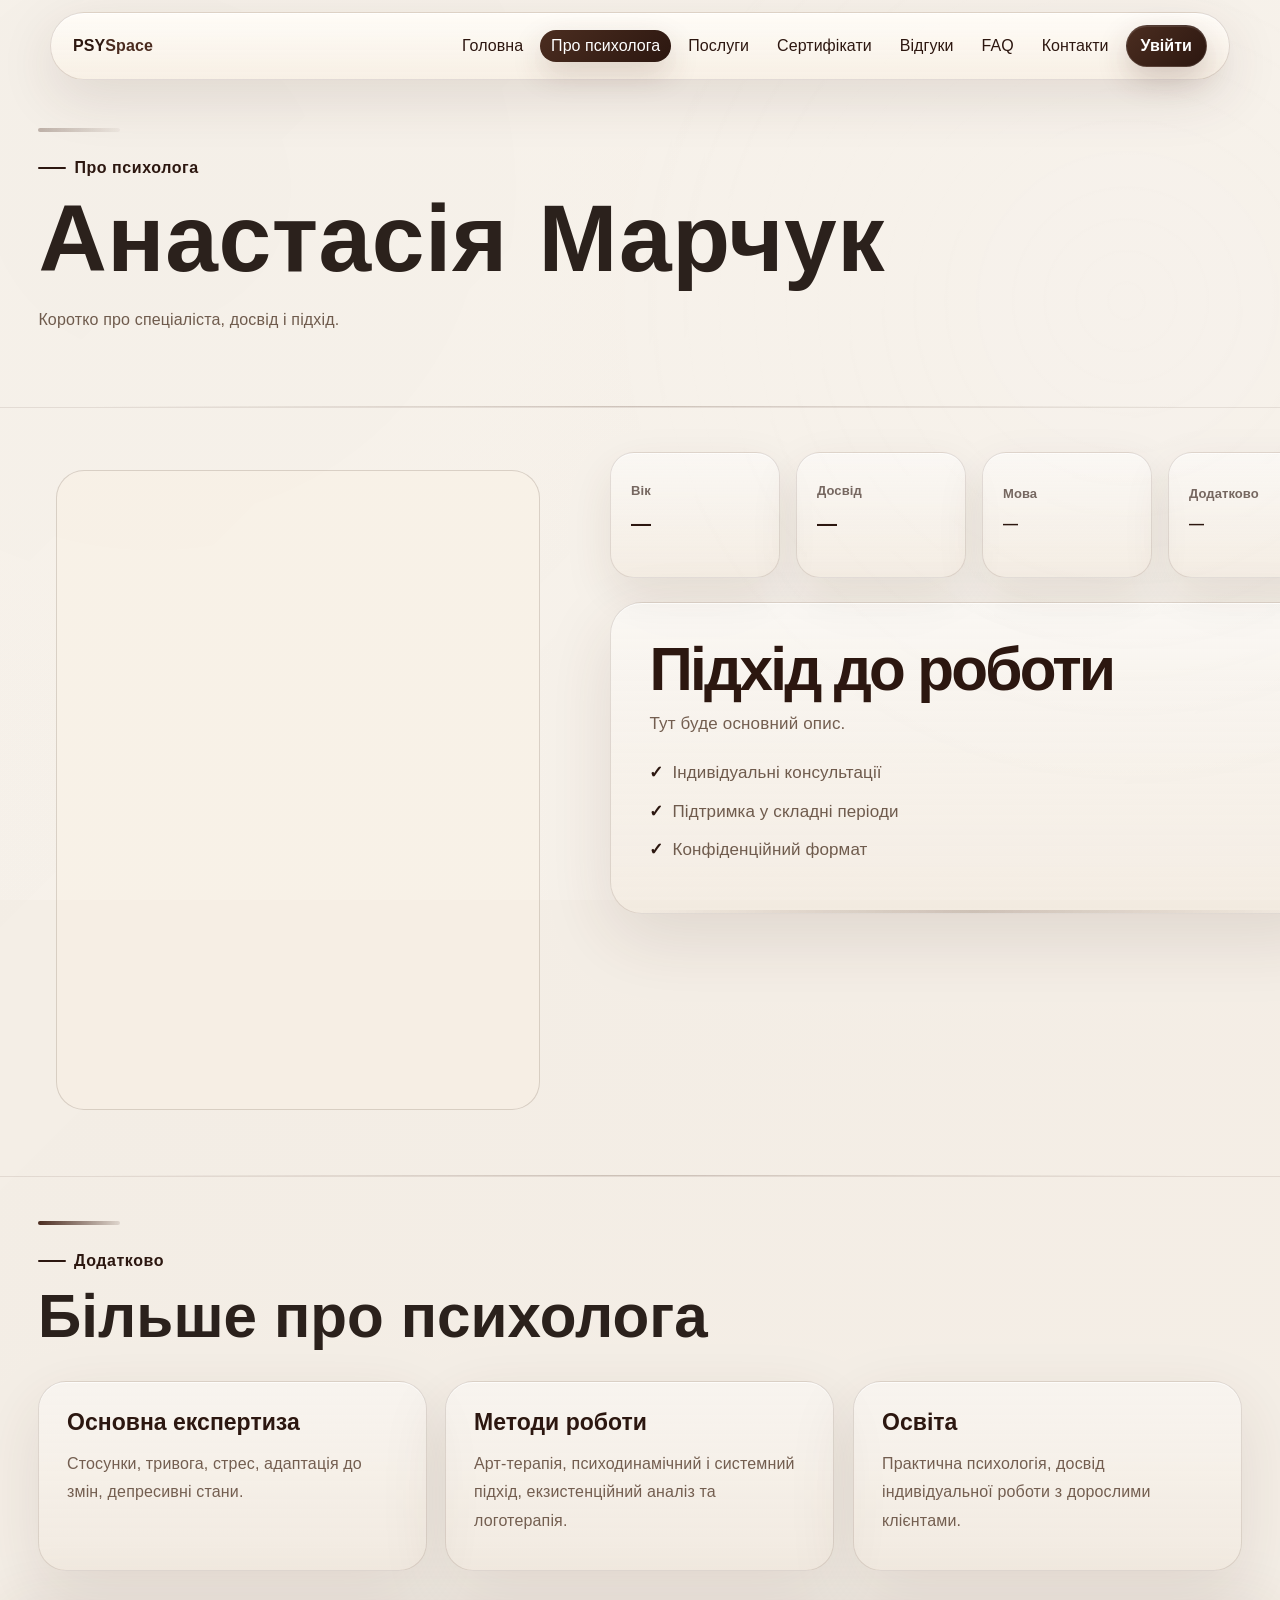
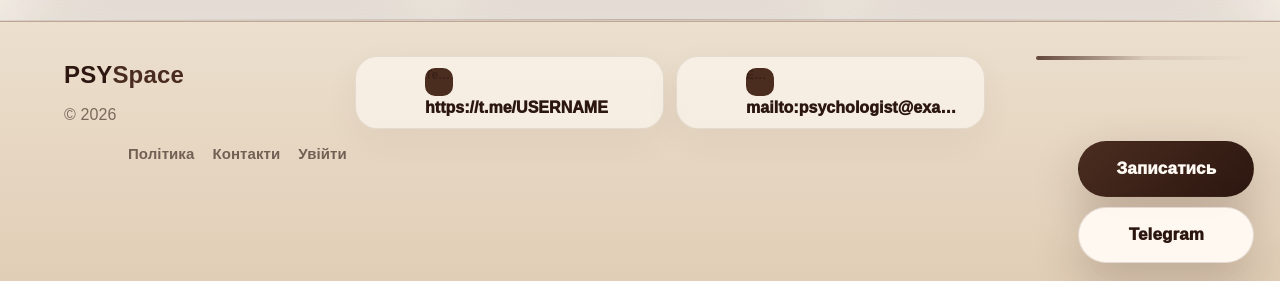
==== about.html @ aa163757 "Add files via upload" ====
<!DOCTYPE html>
<html lang="uk">
<head>
<meta charset="UTF-8">
<meta name="viewport" content="width=device-width, initial-scale=1.0">
<title>Про психолога</title>
<link rel="stylesheet" href="style.css">
<link rel="stylesheet" href="master-polish.css">
<link rel="stylesheet" href="design-contacts-fix.css">
<link rel="stylesheet" href="wide-address-settings.css">
<link rel="stylesheet" href="final-visual-fix.css">
<link rel="stylesheet" href="ui-stability-fix.css">
<link rel="stylesheet" href="mobile-polish-final.css">
<link rel="stylesheet" href="mobile-clean-fix.css">
<link rel="stylesheet" href="sticky-menu-contact-fix.css">
<link rel="stylesheet" href="admin-footer-cta-fix.css">
<link rel="stylesheet" href="admin-structure-footer-fix.css">
<link rel="stylesheet" href="direct-structure-fix.css">
<link rel="stylesheet" href="client-footer-polish.css">
<link rel="stylesheet" href="ultimate-footer-client-fix.css">
</head>
<body class="public">

<header class="header">
  <a class="logo" href="index.html">PSY<span>Space</span></a>
  <button class="menu-btn" id="menuBtn" type="button"><span></span><span></span><span></span></button>
  <nav class="nav" id="nav">
    <a href="index.html">Головна</a>
    <a href="about.html">Про психолога</a>
    <a href="services.html">Послуги</a>
    <a href="certificates.html">Сертифікати</a>
    <a href="reviews.html">Відгуки</a>
    <a href="faq.html">FAQ</a>
    <a href="contacts.html">Контакти</a>
    <a class="nav-chip" href="auth.html">Увійти</a>
  </nav>
</header>

<main>
<section class="section page-hero about-title-row">
  <p class="eyebrow">Про психолога</p>
  <h1 data-site="psychologistName">Імʼя Психолога</h1>
  <p class="hero-text" data-site="aboutIntro">Коротко про спеціаліста, досвід і підхід.</p>
</section>

<section class="section about-clean-layout">
  <div class="about-photo-wrap reveal visible">
    <div class="photo-placeholder instagram-photo-frame" id="psychologistPhoto"><span>Фото психолога</span></div>
  </div>
  <div class="about-info-wrap reveal visible">
    <div class="about-facts-grid" id="aboutFactsGrid"></div>
    <div class="text-block professional-path-card">
      <h2 data-site="aboutTitle">Професійний підхід</h2>
      <p data-site="aboutText">Тут буде основний опис.</p>
      <ul class="check-list" id="aboutBullets"></ul>
    </div>
  </div>
</section>

<section class="section about-custom-section">
  <div class="section-head reveal visible">
    <p class="eyebrow">Додатково</p>
    <h2>Більше про психолога</h2>
  </div>
  <div class="about-custom-grid" id="aboutCustomWindows"></div>
</section>
</main>


<footer class="footer premium-footer">
  <div>
    <span class="footer-logo">PSY<span>Space</span></span>
    <p>© 2026</p>
  </div>
  <div class="footer-contacts" id="footerContacts">
    <a class="footer-contact-link" data-contact-type="telegram" href="https://t.me/USERNAME" target="_blank" rel="noopener"><span class="footer-contact-icon telegram" aria-hidden="true"></span><span class="contact-title-line">Telegram</span><b class="contact-value-line">@USERNAME</b></a>
    <a class="footer-contact-link" data-contact-type="email" href="mailto:psychologist@example.com"><span class="footer-contact-icon email" aria-hidden="true"></span><span class="contact-title-line">Email</span><b class="contact-value-line">psychologist@example.com</b></a>
    <a class="footer-contact-link" data-contact-type="instagram" href="#" target="_blank" rel="noopener"><span class="footer-contact-icon instagram" aria-hidden="true"></span><span class="contact-title-line">Instagram</span><b class="contact-value-line">@USERNAME</b></a>
    <a class="footer-contact-link" data-contact-type="facebook" href="#" target="_blank" rel="noopener"><span class="footer-contact-icon facebook" aria-hidden="true"></span><span class="contact-title-line">Facebook</span><b class="contact-value-line">Facebook</b></a>
    <a class="footer-contact-link" data-contact-type="phone" href="tel:+380677377192"><span class="footer-contact-icon phone" aria-hidden="true"></span><span class="contact-title-line">Телефон</span><b class="contact-value-line">+380 (67) 737 71 92</b></a>
  </div>
  <div class="footer-links"><a href="privacy.html">Політика</a><a href="contacts.html">Контакти</a><a href="auth.html">Увійти</a></div>
</footer>
<div class="fixed-bottom-cta" id="fixedBottomCta"><a class="cta-book" href="services.html#booking">Записатись</a><a class="cta-telegram" id="fixedTelegramBtn" href="https://t.me/USERNAME" target="_blank" rel="noopener">Telegram</a></div>
<div class="modal" id="appModal"><div class="modal-card"><button class="modal-close" id="modalClose" type="button">×</button><div id="modalBody"></div></div></div>
<script src="script.js"></script>
<script src="final-stable-master.js"></script>
<script src="design-contacts-fix.js"></script>
<script src="wide-address-settings.js"></script>
<script src="final-visual-fix.js"></script>
<script src="ui-stability-fix.js"></script>
<script src="mobile-polish-final.js"></script>
<script src="mobile-clean-fix.js"></script>
<script src="sticky-menu-contact-fix.js"></script>
<script src="admin-footer-cta-fix.js"></script>
<script src="admin-structure-footer-fix.js"></script>
<script src="direct-structure-fix.js"></script>
<script src="client-footer-polish.js"></script>
<script src="ultimate-footer-client-fix.js"></script>
</body>
</html>
---- style.css ----
:root{--bg:#efe4d5;--bg2:#d9c5ad;--card:rgba(255,248,238,.84);--card2:rgba(255,250,243,.96);--brown:#6f4e37;--brown2:#3f2b1e;--soft:#ead7c0;--green:#8fa984;--gray:#aaa095;--red:#b86f62;--gold:#d4ad62;--text:#2e241d;--muted:#796858;--line:rgba(89,60,38,.16);--shadow:0 24px 70px rgba(63,43,30,.16);--radius:28px;--r2:18px}
*{box-sizing:border-box;margin:0;padding:0}html{scroll-behavior:smooth}body{font-family:-apple-system,BlinkMacSystemFont,"Segoe UI",sans-serif;color:var(--text);line-height:1.6;background:linear-gradient(rgba(239,228,213,.74),rgba(217,197,173,.76)),url("images/beige-texture.jpeg");background-size:cover;background-attachment:fixed;overflow-x:hidden}body:before{content:"";position:fixed;inset:0;pointer-events:none;opacity:.14;background:radial-gradient(circle at 10% 5%,#fff 0 2px,transparent 3px),radial-gradient(circle at 70% 20%,#6f4e37 0 1px,transparent 2px);background-size:90px 90px}
a{text-decoration:none;color:inherit}button,input,select,textarea{font:inherit}.header{position:sticky;top:0;z-index:100;min-height:76px;padding:14px 6%;display:flex;align-items:center;justify-content:space-between;background:rgba(239,228,213,.82);backdrop-filter:blur(20px);border-bottom:1px solid var(--line)}.logo,.footer-logo{font-size:24px;font-weight:900}.logo span,.footer-logo span{color:var(--brown)}.nav{display:flex;align-items:center;gap:17px;font-size:15px}.nav a{color:var(--muted);transition:.25s}.nav a:hover{color:var(--brown2);transform:translateY(-1px)}.nav-chip{padding:8px 13px;border-radius:999px;background:var(--brown);color:#fff!important;font-weight:850}.nav-chip.muted{background:var(--card2);color:var(--brown)!important;border:1px solid var(--line)}.menu-btn{display:none;width:44px;height:44px;border:1px solid var(--line);border-radius:14px;background:var(--card);flex-direction:column;justify-content:center;align-items:center;gap:5px}.menu-btn span{width:22px;height:2px;background:var(--brown2);border-radius:9px;transition:.25s}.menu-btn.active span:nth-child(1){transform:translateY(7px) rotate(45deg)}.menu-btn.active span:nth-child(2){opacity:0}.menu-btn.active span:nth-child(3){transform:translateY(-7px) rotate(-45deg)}.section{position:relative;padding:90px 6%}.compact-top{padding-top:26px}.hero{min-height:calc(100vh - 76px);display:grid;grid-template-columns:1.15fr .85fr;align-items:center;gap:42px}.page-hero{padding-bottom:28px}.eyebrow{display:inline-flex;align-items:center;gap:8px;color:var(--brown);font-weight:900;margin-bottom:14px}.eyebrow:before{content:"";width:28px;height:2px;background:var(--brown);border-radius:99px}h1{max-width:960px;font-size:clamp(40px,6.4vw,78px);line-height:1.02;letter-spacing:-2px;margin-bottom:24px}h2{font-size:clamp(29px,4vw,48px);line-height:1.12;letter-spacing:-1px;margin-bottom:18px}h3{font-size:23px;line-height:1.18;margin-bottom:14px}.hero-text{max-width:720px;color:var(--muted);font-size:18px;margin-bottom:32px}.hero-actions,.trust-row,.mini-info{display:flex;flex-wrap:wrap;gap:13px}.btn{display:inline-flex;min-height:50px;align-items:center;justify-content:center;padding:14px 24px;border:0;border-radius:999px;cursor:pointer;font-weight:900;transition:.25s}.btn.primary{background:var(--brown);color:white}.btn.secondary{background:var(--card2);border:1px solid var(--line);color:var(--brown)}.btn:hover,.floating-book:hover,.telegram-float:hover{transform:translateY(-3px);box-shadow:var(--shadow)}.btn.full{width:100%}.trust-row span,.mini-info span,.service-tag{padding:8px 13px;border-radius:999px;background:var(--card2);color:var(--brown);font-size:14px;font-weight:850;border:1px solid var(--line)}.hero-panel,.info-card,.service-card,.review-card,.cert-card,.text-block,.booking-box,.booking-summary,.login-card,.client-sidebar,.client-content,.admin-sidebar,.admin-content,.admin-card,.review-form-card,.contact-card,.step{background:var(--card);backdrop-filter:blur(22px);border:1px solid var(--line);border-radius:var(--radius);box-shadow:var(--shadow)}.hero-panel,.info-card,.service-card,.review-card,.text-block,.booking-box,.booking-summary,.login-card,.contact-card,.review-form-card,.step{padding:30px}.hero-panel{position:relative;overflow:hidden;animation:floatCard 6s ease-in-out infinite}.soft-orb{position:absolute;width:190px;height:190px;right:-60px;top:-60px;background:radial-gradient(circle,rgba(155,118,83,.28),transparent 70%);border-radius:50%}.section-head{max-width:780px;margin-bottom:36px}.cards{display:grid;grid-template-columns:repeat(3,1fr);gap:22px}.info-card,.service-card,.review-card,.step,.cert-card,.contact-card{transition:.3s}.info-card:hover,.service-card:hover,.review-card:hover,.cert-card:hover,.contact-card:hover{transform:translateY(-6px);box-shadow:0 30px 80px rgba(63,43,30,.22)}.icon-bubble,.step span{width:44px;height:44px;display:inline-flex;align-items:center;justify-content:center;border-radius:16px;background:var(--soft);color:var(--brown2);font-weight:900;margin-bottom:18px}.soft-section{background:rgba(255,250,243,.25)}.steps{display:grid;grid-template-columns:repeat(3,1fr);gap:22px}.split{display:grid;grid-template-columns:1fr 1fr;gap:28px;align-items:center}.photo-placeholder{min-height:430px;display:flex;align-items:center;justify-content:center;border-radius:var(--radius);font-weight:900;color:var(--brown);background:linear-gradient(135deg,rgba(255,250,243,.86),rgba(155,118,83,.25));border:1px solid var(--line);box-shadow:var(--shadow);overflow:hidden}.photo-placeholder img{width:100%;height:100%;object-fit:cover}.check-list{list-style:none;margin-top:20px}.check-list li{margin-bottom:10px;color:var(--muted)}.check-list li:before{content:"✓";color:var(--brown);font-weight:900;margin-right:9px}.price{font-size:28px;font-weight:900;color:var(--brown);margin:22px 0}.booking-layout,.auth-grid,.client-shell{display:grid;grid-template-columns:1fr 1fr;gap:24px;align-items:start}.booking-steps{display:grid;grid-template-columns:repeat(4,1fr);gap:8px;margin-bottom:10px}.booking-steps span{font-size:12px;text-align:center;padding:7px;border-radius:99px;background:var(--soft);color:var(--muted);font-weight:850}.booking-steps span.active{background:var(--brown);color:white}form{display:grid;gap:14px}input,select,textarea{width:100%;padding:15px 16px;border-radius:var(--r2);border:1px solid rgba(89,60,38,.2);background:rgba(255,250,243,.92);color:var(--text);outline:none;transition:.2s}textarea{min-height:112px;resize:vertical}input:focus,select:focus,textarea:focus{border-color:var(--brown);box-shadow:0 0 0 4px rgba(155,118,83,.18)}.booking-result{display:none;margin-top:16px;padding:16px;border-radius:var(--r2);background:rgba(255,250,243,.9);border:1px solid var(--line);color:var(--brown2)}.cert-grid,.contacts-grid{display:grid;grid-template-columns:repeat(3,1fr);gap:22px}.cert-card{min-height:260px;padding:24px;display:flex;flex-direction:column;align-items:center;justify-content:center;text-align:center}.cert-card img{width:100%;height:200px;object-fit:cover;border-radius:18px;margin-bottom:14px}.faq-list{display:grid;gap:14px;max-width:900px}details{padding:22px;border-radius:22px;background:var(--card);border:1px solid var(--line);box-shadow:var(--shadow)}summary{cursor:pointer;font-weight:900}details p{margin-top:12px;color:var(--muted)}.review-form-card{display:none;margin-bottom:24px;max-width:720px}.review-form-card.active{display:block}.footer{padding:36px 6%;display:flex;justify-content:space-between;gap:22px;border-top:1px solid var(--line);color:var(--muted)}.footer-links{display:flex;gap:16px;flex-wrap:wrap}.floating-book,.telegram-float{position:fixed;right:22px;z-index:90;border-radius:999px;font-weight:900;box-shadow:var(--shadow);transition:.25s}.floating-book{bottom:84px;background:var(--brown);color:white;padding:15px 19px}.telegram-float{bottom:22px;background:var(--card2);border:1px solid var(--line);color:var(--brown);padding:14px 18px}.admin .floating-book,.admin .telegram-float,.admin .footer{display:none}.modal{position:fixed;inset:0;background:rgba(46,36,29,.35);backdrop-filter:blur(8px);display:none;align-items:center;justify-content:center;z-index:1000;padding:20px}.modal.active{display:flex}.modal-card{width:min(760px,100%);max-height:88vh;overflow:auto;background:var(--card2);border-radius:28px;padding:28px;position:relative;box-shadow:var(--shadow)}.modal-close{position:absolute;right:16px;top:12px;border:0;background:transparent;font-size:32px;cursor:pointer;color:var(--brown)}.reveal{opacity:0;transform:translateY(22px) scale(.98);transition:opacity .75s ease,transform .75s ease}.reveal.visible{opacity:1;transform:translateY(0) scale(1)}.client-sidebar,.admin-sidebar{padding:20px;position:sticky;top:100px}.client-tab-btn,.tab-btn{width:100%;text-align:left;border:0;background:transparent;border-radius:14px;padding:12px 14px;cursor:pointer;font-weight:900;color:var(--muted);transition:.2s}.client-tab-btn.active,.client-tab-btn:hover,.tab-btn.active,.tab-btn:hover{background:var(--soft);color:var(--brown2)}.client-tab,.admin-tab{display:none}.client-tab.active,.admin-tab.active{display:block;animation:fadeSlide .35s ease}.admin-shell{padding:34px 6%;display:grid;grid-template-columns:280px 1fr;gap:24px}.admin-sidebar{background:var(--card);border:1px solid var(--line);border-radius:var(--radius);box-shadow:var(--shadow)}.admin-content{padding:28px;background:var(--card);border:1px solid var(--line);border-radius:var(--radius);box-shadow:var(--shadow);min-height:70vh}.editor-grid{display:grid;gap:14px;max-width:820px}.admin-list,.booking-list,.next-slots{display:grid;gap:12px;margin-top:16px}.list-item,.booking-item,.slot-item{padding:14px;border-radius:16px;background:rgba(255,250,243,.88);border:1px solid var(--line)}.item-actions{display:flex;gap:8px;flex-wrap:wrap;margin-top:12px}.small-btn{border:1px solid var(--line);background:var(--card2);color:var(--brown);border-radius:999px;padding:8px 12px;cursor:pointer;font-weight:850}.small-btn.danger{color:var(--red)}.small-btn.green{color:var(--green)}.admin-filters,.calendar-top,.calendar-nav,.calendar-legend{display:flex;align-items:center;gap:12px;flex-wrap:wrap}.calendar-top{justify-content:space-between;margin-bottom:16px}.calendar-legend{margin-bottom:12px}.calendar-legend span{padding:7px 11px;border-radius:99px;font-size:13px;font-weight:900}.legend-free{background:var(--gray);color:white}.legend-booked{background:var(--green);color:white}.legend-request{background:var(--gold);color:var(--brown2)}.legend-off{background:var(--red);color:white}.calendar-grid{display:grid;grid-template-columns:repeat(7,1fr);gap:10px;margin-bottom:20px}.calendar-day-name{text-align:center;font-weight:900;color:var(--brown)}.calendar-day{min-height:126px;border:1px solid var(--line);border-radius:18px;background:rgba(255,250,243,.76);padding:10px;cursor:pointer;transition:.2s}.calendar-day:hover{transform:translateY(-3px);box-shadow:var(--shadow)}.calendar-day.other{opacity:.35}.calendar-day.off{background:rgba(184,111,98,.18)}.calendar-day.selected{outline:3px solid rgba(111,78,55,.25)}.day-number{font-weight:900;color:var(--brown);margin-bottom:8px}.slot-chip{display:block;margin:5px 0;padding:5px 7px;border-radius:99px;font-size:12px;font-weight:800;white-space:nowrap;overflow:hidden;text-overflow:ellipsis}.slot-chip.free{background:var(--gray);color:white}.slot-chip.booked{background:var(--green);color:white}.slot-chip.request{background:var(--gold);color:var(--brown2)}.admin-card{padding:22px;margin-top:16px}.slot-form{grid-template-columns:repeat(5,1fr);align-items:end}.legal-text{max-width:900px}@keyframes floatCard{0%,100%{transform:translateY(0)}50%{transform:translateY(-8px)}}@keyframes fadeSlide{from{opacity:0;transform:translateY(10px)}to{opacity:1;transform:translateY(0)}}@media(max-width:1080px){.hero,.split,.booking-layout,.auth-grid,.client-shell,.admin-shell{grid-template-columns:1fr}.cards,.cert-grid,.contacts-grid,.steps{grid-template-columns:repeat(2,1fr)}.admin-sidebar,.client-sidebar{position:static}.slot-form{grid-template-columns:1fr 1fr}}@media(max-width:820px){.header{padding:12px 5%}.menu-btn{display:flex}.nav{position:fixed;top:76px;left:5%;right:5%;display:none;flex-direction:column;align-items:stretch;gap:8px;padding:18px;border-radius:24px;background:var(--card2);box-shadow:var(--shadow);border:1px solid var(--line)}.nav.active{display:flex}.nav a{padding:10px 12px}.section{padding:66px 5%}.hero{padding-top:50px}.cards,.cert-grid,.contacts-grid,.steps{grid-template-columns:1fr}.calendar-grid{grid-template-columns:repeat(2,1fr)}.calendar-day-name{display:none}.admin-shell{padding:22px 5%}.footer{flex-direction:column}.slot-form{grid-template-columns:1fr}h1{letter-spacing:-1px}}


/* === Design upgrade based on the approved stable version === */
body {
  background:
    linear-gradient(rgba(244,235,222,.78), rgba(226,209,188,.82)),
    url("images/beige-texture.jpeg");
  background-size: 560px auto, cover;
  background-attachment: fixed;
}

body::after {
  content: "";
  position: fixed;
  inset: 0;
  pointer-events: none;
  z-index: -1;
  background:
    radial-gradient(circle at 14% 18%, rgba(111,78,55,.10), transparent 28%),
    radial-gradient(circle at 86% 12%, rgba(255,250,243,.45), transparent 26%),
    radial-gradient(circle at 55% 86%, rgba(111,78,55,.08), transparent 30%);
}

.header {
  top: 14px;
  width: min(1180px, calc(100% - 34px));
  margin: 0 auto;
  border-radius: 999px;
  min-height: 68px;
  padding: 12px 22px;
  background: linear-gradient(135deg, rgba(255,250,243,.9), rgba(234,215,192,.84));
  box-shadow: 0 18px 50px rgba(63,43,30,.14);
  border: 1px solid rgba(111,78,55,.18);
}

.nav a:not(.nav-chip) {
  padding: 8px 10px;
  border-radius: 999px;
}

.nav a:not(.nav-chip):hover {
  background: rgba(111,78,55,.08);
}

.section {
  border-bottom: 1px solid rgba(111,78,55,.08);
}

.page-hero::after,
.hero::after {
  content: "";
  position: absolute;
  left: 6%;
  right: 6%;
  bottom: 0;
  height: 1px;
  background: linear-gradient(90deg, transparent, rgba(111,78,55,.22), transparent);
}

.hero-panel,
.info-card,
.service-card,
.review-card,
.cert-card,
.text-block,
.booking-box,
.booking-summary,
.login-card,
.contact-card,
.review-form-card,
.step,
.client-sidebar,
.client-content,
.admin-sidebar,
.admin-content,
.admin-card {
  background: linear-gradient(135deg, rgba(255,250,243,.88), rgba(239,228,213,.76));
  border: 1px solid rgba(111,78,55,.18);
  box-shadow: 0 22px 70px rgba(63,43,30,.13), inset 0 1px 0 rgba(255,255,255,.52);
}

.info-card,
.service-card,
.review-card,
.cert-card,
.contact-card,
.text-block,
.booking-box,
.booking-summary,
.login-card {
  position: relative;
  overflow: hidden;
}

.info-card::before,
.service-card::before,
.review-card::before,
.cert-card::before,
.contact-card::before,
.text-block::before,
.booking-box::before,
.booking-summary::before,
.login-card::before {
  content: "";
  position: absolute;
  inset: 0;
  pointer-events: none;
  opacity: .18;
  background-image: url("images/beige-texture.jpeg");
  background-size: 460px auto;
  mix-blend-mode: multiply;
}

.info-card > *,
.service-card > *,
.review-card > *,
.cert-card > *,
.contact-card > *,
.text-block > *,
.booking-box > *,
.booking-summary > *,
.login-card > * {
  position: relative;
  z-index: 1;
}

.photo-placeholder.instagram-photo-frame {
  min-height: auto;
  aspect-ratio: 1 / 1;
  width: min(520px, 100%);
  margin-inline: auto;
  border-radius: 38px;
  padding: 18px;
  background:
    linear-gradient(135deg, rgba(255,250,243,.84), rgba(234,215,192,.78)),
    url("images/beige-texture.jpeg");
  background-size: cover;
}

.photo-placeholder.instagram-photo-frame::before {
  content: "";
  position: absolute;
  inset: 18px;
  border-radius: 28px;
  border: 1px solid rgba(111,78,55,.16);
  background:
    radial-gradient(circle at 30% 20%, rgba(255,255,255,.36), transparent 30%),
    linear-gradient(135deg, rgba(255,250,243,.55), rgba(111,78,55,.08));
}

.photo-placeholder.instagram-photo-frame span,
.photo-placeholder.instagram-photo-frame small {
  position: relative;
  z-index: 2;
}

.photo-placeholder.instagram-photo-frame small {
  display: block;
  margin-top: 8px;
  color: var(--muted);
}

.photo-placeholder.instagram-photo-frame img {
  position: relative;
  z-index: 2;
  width: 100%;
  height: 100%;
  border-radius: 28px;
  object-fit: cover;
  box-shadow: 0 18px 55px rgba(63,43,30,.18);
}

.split {
  align-items: center;
  border-radius: 42px;
  padding: 46px 6%;
  margin: 0 4%;
  background: rgba(255,250,243,.22);
  border: 1px solid rgba(111,78,55,.10);
}

.certificate-toolbar {
  display: flex;
  gap: 10px;
  flex-wrap: wrap;
  margin-bottom: 28px;
  padding: 12px;
  border-radius: 24px;
  background: rgba(255,250,243,.48);
  border: 1px solid rgba(111,78,55,.12);
  backdrop-filter: blur(18px);
}

.filter-btn {
  border: 1px solid rgba(111,78,55,.14);
  background: rgba(255,250,243,.84);
  color: var(--brown);
  border-radius: 999px;
  padding: 10px 15px;
  cursor: pointer;
  font-weight: 850;
  transition: .22s ease;
}

.filter-btn:hover,
.filter-btn.active {
  background: var(--brown);
  color: white;
  transform: translateY(-2px);
}

.cert-grid-large {
  grid-template-columns: repeat(auto-fill, minmax(220px, 1fr));
}

.cert-card {
  min-height: 250px;
  justify-content: space-between;
  gap: 12px;
}

.cert-card img {
  width: 100%;
  aspect-ratio: 4 / 3;
  height: auto;
  object-fit: cover;
  border-radius: 18px;
}

.cert-card span {
  display: inline-flex;
  align-self: flex-start;
  padding: 7px 11px;
  border-radius: 999px;
  background: rgba(111,78,55,.10);
  color: var(--brown);
  font-size: 13px;
  font-weight: 850;
}

.cert-card .small-btn {
  width: 100%;
  justify-content: center;
}

.hero-content.reveal.visible {
  animation: softSlideLeft .8s ease both;
}

.hero-panel.reveal.visible {
  animation: softSlideRight .8s ease both, floatCard 6s ease-in-out infinite .8s;
}

.info-card.reveal.visible,
.service-card.reveal.visible,
.review-card.reveal.visible,
.cert-card.reveal.visible,
.contact-card.reveal.visible {
  animation: cardRise .65s ease both;
}

#googleClientBtn::before {
  content: "G";
  display: inline-flex;
  align-items: center;
  justify-content: center;
  width: 24px;
  height: 24px;
  border-radius: 50%;
  background: #fff;
  color: #6f4e37;
  font-weight: 900;
  margin-right: 8px;
}

@keyframes softSlideLeft {
  from { opacity: 0; transform: translateX(-22px) translateY(16px); }
  to { opacity: 1; transform: translateX(0) translateY(0); }
}

@keyframes softSlideRight {
  from { opacity: 0; transform: translateX(22px) translateY(16px); }
  to { opacity: 1; transform: translateX(0) translateY(0); }
}

@keyframes cardRise {
  from { opacity: 0; transform: translateY(24px) scale(.98); }
  to { opacity: 1; transform: translateY(0) scale(1); }
}

@media (max-width: 820px) {
  .header {
    top: 8px;
    width: calc(100% - 18px);
    border-radius: 24px;
  }

  .nav {
    top: 86px;
  }

  .split {
    margin: 0 5%;
    padding: 28px 5%;
  }

  .photo-placeholder.instagram-photo-frame {
    width: 100%;
    border-radius: 30px;
  }

  .cert-grid-large {
    grid-template-columns: repeat(auto-fill, minmax(155px, 1fr));
  }
}


/* === Unified login + client profile === */
.unified-auth {
  grid-template-columns: minmax(320px, 560px) minmax(280px, 1fr);
}

.auth-note-card p {
  color: var(--muted);
}

.profile-form {
  max-width: 720px;
}

.profile-preview {
  width: 132px;
  height: 132px;
  border-radius: 32px;
  display: flex;
  align-items: center;
  justify-content: center;
  background:
    linear-gradient(135deg, rgba(255,250,243,.86), rgba(111,78,55,.10)),
    url("images/beige-texture.jpeg");
  border: 1px solid rgba(111,78,55,.16);
  color: var(--brown);
  font-weight: 900;
  overflow: hidden;
  box-shadow: 0 14px 40px rgba(63,43,30,.13);
}

.profile-preview img {
  width: 100%;
  height: 100%;
  object-fit: cover;
}

.client-profile-mini {
  display: flex;
  align-items: center;
  gap: 16px;
}

.client-avatar-small {
  width: 62px;
  height: 62px;
  border-radius: 18px;
  background: var(--soft);
  overflow: hidden;
  display: flex;
  align-items: center;
  justify-content: center;
  color: var(--brown);
  font-weight: 900;
}

.client-avatar-small img {
  width: 100%;
  height: 100%;
  object-fit: cover;
}

@media(max-width: 900px) {
  .unified-auth {
    grid-template-columns: 1fr;
  }
}


/* === Premium chocolate/beige texture upgrade === */
:root {
  --brown:#5a3827;
  --brown2:#2f1d15;
  --choco:#3a2118;
  --cream:#f4eadb;
  --soft:#e3cdb3;
  --line:rgba(58,33,24,.18);
  --shadow:0 26px 80px rgba(47,29,21,.20);
}

body {
  background:
    linear-gradient(rgba(244,234,219,.74), rgba(224,205,181,.78)),
    url("images/beige-texture.jpeg");
  background-size: 580px auto, cover;
  background-attachment: fixed;
}

body::before {
  opacity: .20;
  background:
    radial-gradient(circle at 12% 12%, rgba(58,33,24,.12), transparent 30%),
    radial-gradient(circle at 82% 18%, rgba(255,250,243,.38), transparent 24%),
    radial-gradient(circle at 50% 92%, rgba(58,33,24,.10), transparent 32%);
}

body::after {
  content:"";
  position:fixed;
  inset:0;
  pointer-events:none;
  z-index:-1;
  opacity:.12;
  background-image:url("images/chocolate-texture.jpeg");
  background-size:480px auto;
  mix-blend-mode:multiply;
}

.header {
  top: 14px;
  width: min(1180px, calc(100% - 34px));
  margin: 0 auto;
  border-radius: 999px;
  min-height: 68px;
  padding: 12px 22px;
  background:
    linear-gradient(135deg, rgba(255,250,243,.90), rgba(227,205,179,.86)),
    url("images/beige-texture.jpeg");
  background-size: 420px auto;
  box-shadow: 0 18px 55px rgba(47,29,21,.18);
  border: 1px solid rgba(58,33,24,.20);
}

.logo {
  letter-spacing: -.4px;
}

.nav a:not(.nav-chip) {
  padding: 8px 11px;
  border-radius: 999px;
}

.nav a:not(.nav-chip):hover {
  background: rgba(90,56,39,.10);
}

.nav-chip {
  background: linear-gradient(135deg, var(--brown), var(--choco));
  box-shadow: 0 10px 28px rgba(58,33,24,.20);
}

.section {
  border-bottom: 1px solid rgba(58,33,24,.08);
}

.page-hero::after,
.hero::after {
  content:"";
  position:absolute;
  left:6%;
  right:6%;
  bottom:0;
  height:1px;
  background:linear-gradient(90deg, transparent, rgba(58,33,24,.28), transparent);
}

.hero-panel,
.info-card,
.service-card,
.review-card,
.cert-card,
.text-block,
.booking-box,
.booking-summary,
.login-card,
.contact-card,
.review-form-card,
.step,
.client-sidebar,
.client-content,
.admin-sidebar,
.admin-content,
.admin-card {
  background:
    linear-gradient(135deg, rgba(255,250,243,.88), rgba(232,214,193,.78)),
    url("images/beige-texture.jpeg");
  background-size: 520px auto;
  border: 1px solid rgba(58,33,24,.18);
  box-shadow:
    0 24px 78px rgba(47,29,21,.17),
    inset 0 1px 0 rgba(255,255,255,.54);
}

.info-card,
.service-card,
.review-card,
.cert-card,
.contact-card,
.text-block,
.booking-box,
.booking-summary,
.login-card {
  position:relative;
  overflow:hidden;
}

.info-card::after,
.service-card::after,
.review-card::after,
.cert-card::after,
.contact-card::after,
.text-block::after,
.booking-box::after,
.booking-summary::after,
.login-card::after {
  content:"";
  position:absolute;
  inset:auto -20% -45% -20%;
  height:55%;
  pointer-events:none;
  background:radial-gradient(ellipse at center, rgba(58,33,24,.10), transparent 65%);
}

.info-card > *,
.service-card > *,
.review-card > *,
.cert-card > *,
.contact-card > *,
.text-block > *,
.booking-box > *,
.booking-summary > *,
.login-card > * {
  position:relative;
  z-index:2;
}

.split {
  align-items:center;
  border-radius:42px;
  padding:46px 6%;
  margin:0 4%;
  background:
    linear-gradient(135deg, rgba(255,250,243,.32), rgba(90,56,39,.07)),
    url("images/beige-texture.jpeg");
  background-size:600px auto;
  border:1px solid rgba(58,33,24,.12);
}

.photo-placeholder.instagram-photo-frame {
  min-height:auto;
  aspect-ratio:1 / 1;
  width:min(520px,100%);
  margin-inline:auto;
  border-radius:38px;
  padding:18px;
  background:
    linear-gradient(135deg, rgba(255,250,243,.78), rgba(90,56,39,.13)),
    url("images/beige-texture.jpeg");
  background-size:cover;
  box-shadow: 0 26px 75px rgba(47,29,21,.18);
}

.photo-placeholder.instagram-photo-frame::before {
  content:"";
  position:absolute;
  inset:18px;
  border-radius:28px;
  border:1px solid rgba(58,33,24,.16);
  background:
    radial-gradient(circle at 30% 20%, rgba(255,255,255,.38), transparent 30%),
    linear-gradient(135deg, rgba(255,250,243,.48), rgba(58,33,24,.08));
}

.photo-placeholder.instagram-photo-frame span {
  position:relative;
  z-index:2;
}

.photo-placeholder.instagram-photo-frame img {
  position:relative;
  z-index:2;
  width:100%;
  height:100%;
  border-radius:28px;
  object-fit:cover;
  box-shadow:0 18px 55px rgba(47,29,21,.22);
}

.certificate-toolbar {
  display:flex;
  gap:10px;
  flex-wrap:wrap;
  margin-bottom:28px;
  padding:12px;
  border-radius:24px;
  background:rgba(255,250,243,.50);
  border:1px solid rgba(58,33,24,.14);
  backdrop-filter:blur(18px);
}

.filter-btn {
  border:1px solid rgba(58,33,24,.16);
  background:rgba(255,250,243,.86);
  color:var(--brown);
  border-radius:999px;
  padding:10px 15px;
  cursor:pointer;
  font-weight:850;
  transition:.22s ease;
}

.filter-btn:hover,
.filter-btn.active {
  background:linear-gradient(135deg,var(--brown),var(--choco));
  color:white;
  transform:translateY(-2px);
}

.cert-grid-large,
.cert-grid {
  grid-template-columns:repeat(auto-fill, minmax(220px, 1fr));
}

.cert-card {
  min-height:250px;
  justify-content:space-between;
  gap:12px;
}

.cert-card img {
  width:100%;
  aspect-ratio:4 / 3;
  height:auto;
  object-fit:cover;
  border-radius:18px;
}

.cert-card span {
  display:inline-flex;
  align-self:flex-start;
  padding:7px 11px;
  border-radius:999px;
  background:rgba(90,56,39,.12);
  color:var(--brown);
  font-size:13px;
  font-weight:850;
}

.cert-card .small-btn {
  width:100%;
  justify-content:center;
}

input[type="file"] {
  padding:12px;
  background:rgba(255,250,243,.72);
  border-style:dashed;
}

.hero-content.reveal.visible {
  animation:softSlideLeft .8s ease both;
}

.hero-panel.reveal.visible {
  animation:softSlideRight .8s ease both, floatCard 6s ease-in-out infinite .8s;
}

.info-card.reveal.visible,
.service-card.reveal.visible,
.review-card.reveal.visible,
.cert-card.reveal.visible,
.contact-card.reveal.visible {
  animation:cardRise .65s ease both;
}

@keyframes softSlideLeft {
  from { opacity:0; transform:translateX(-22px) translateY(16px); }
  to { opacity:1; transform:translateX(0) translateY(0); }
}

@keyframes softSlideRight {
  from { opacity:0; transform:translateX(22px) translateY(16px); }
  to { opacity:1; transform:translateX(0) translateY(0); }
}

@keyframes cardRise {
  from { opacity:0; transform:translateY(24px) scale(.98); }
  to { opacity:1; transform:translateY(0) scale(1); }
}

@media(max-width:820px){
  .header {
    top:8px;
    width:calc(100% - 18px);
    border-radius:24px;
  }
  .nav { top:86px; }
  .split {
    margin:0 5%;
    padding:28px 5%;
  }
  .photo-placeholder.instagram-photo-frame {
    width:100%;
    border-radius:30px;
  }
  .cert-grid-large,
  .cert-grid {
    grid-template-columns:repeat(auto-fill, minmax(155px, 1fr));
  }
}


/* === Client profile repair + full-site account navigation === */
.logout-button {
  border: 0;
  cursor: pointer;
  font: inherit;
}

.client-hero {
  padding-bottom: 34px;
}

.client-profile-card {
  display: grid;
  grid-template-columns: 150px 1fr;
  gap: 26px;
  align-items: center;
  padding: 30px;
  border-radius: 36px;
  background:
    linear-gradient(135deg, rgba(255,250,243,.88), rgba(232,214,193,.78)),
    url("images/beige-texture.jpeg");
  background-size: 560px auto;
  border: 1px solid rgba(58,33,24,.16);
  box-shadow: 0 24px 74px rgba(47,29,21,.16);
}

.client-avatar-large {
  width: 150px;
  height: 150px;
  border-radius: 34px;
  display: flex;
  align-items: center;
  justify-content: center;
  background:
    linear-gradient(135deg, rgba(255,250,243,.70), rgba(90,56,39,.15)),
    url("images/beige-texture.jpeg");
  background-size: cover;
  border: 1px solid rgba(58,33,24,.16);
  color: var(--brown);
  font-weight: 900;
  overflow: hidden;
  box-shadow: inset 0 1px 0 rgba(255,255,255,.5), 0 18px 50px rgba(47,29,21,.14);
}

.client-avatar-large img,
.profile-preview img {
  width: 100%;
  height: 100%;
  object-fit: cover;
}

.client-shell {
  grid-template-columns: 280px minmax(0, 1fr);
}

.client-sidebar {
  align-self: start;
}

.client-content {
  min-height: 520px;
}

.profile-row {
  display: flex;
  gap: 18px;
  align-items: center;
}

.profile-file-box {
  display: grid;
  gap: 8px;
  flex: 1;
}

.profile-file-box label {
  font-weight: 900;
  color: var(--brown);
}

.profile-preview {
  flex: 0 0 auto;
}

.booking-item {
  transition: .24s ease;
}

.booking-item:hover {
  transform: translateY(-3px);
  box-shadow: 0 18px 46px rgba(47,29,21,.13);
}

.client-main-action {
  display: flex;
  flex-wrap: wrap;
  gap: 10px;
  margin-top: 16px;
}

.footer-logo {
  cursor: default;
}

@media(max-width: 820px) {
  .client-profile-card {
    grid-template-columns: 1fr;
  }

  .client-avatar-large {
    width: 116px;
    height: 116px;
    border-radius: 26px;
  }

  .client-shell {
    grid-template-columns: 1fr;
  }

  .profile-row {
    align-items: flex-start;
    flex-direction: column;
  }
}


/* === Smooth animation fix: no shaking, softer movement === */
html {
  scroll-behavior: smooth;
}

* {
  -webkit-tap-highlight-color: transparent;
}

.reveal {
  opacity: 0;
  transform: translate3d(0, 18px, 0);
  transition:
    opacity .9s cubic-bezier(.22, 1, .36, 1),
    transform .9s cubic-bezier(.22, 1, .36, 1);
  will-change: opacity, transform;
}

.reveal.visible {
  opacity: 1;
  transform: translate3d(0, 0, 0);
}

/* Stop conflicting double animations that caused shaking */
.hero-content.reveal.visible,
.hero-panel.reveal.visible,
.info-card.reveal.visible,
.service-card.reveal.visible,
.review-card.reveal.visible,
.cert-card.reveal.visible,
.contact-card.reveal.visible {
  animation: none !important;
}

/* Keep hero alive, but very subtle and stable */
.hero-panel {
  animation: none !important;
  transform: translate3d(0,0,0);
}

.hero-panel::after {
  content: "";
  position: absolute;
  inset: 0;
  pointer-events: none;
  border-radius: inherit;
  background: radial-gradient(circle at 72% 18%, rgba(255,255,255,.28), transparent 28%);
  opacity: .65;
}

/* Smooth hover only, no jump */
.info-card,
.service-card,
.review-card,
.cert-card,
.contact-card,
.btn,
.small-btn,
.floating-book,
.telegram-float,
.calendar-day,
.booking-item,
.tab-btn,
.client-tab-btn,
.filter-btn {
  transition:
    transform .34s cubic-bezier(.22, 1, .36, 1),
    box-shadow .34s cubic-bezier(.22, 1, .36, 1),
    background-color .34s cubic-bezier(.22, 1, .36, 1),
    color .34s cubic-bezier(.22, 1, .36, 1),
    border-color .34s cubic-bezier(.22, 1, .36, 1);
  will-change: transform;
}

.info-card:hover,
.service-card:hover,
.review-card:hover,
.cert-card:hover,
.contact-card:hover,
.calendar-day:hover,
.booking-item:hover {
  transform: translate3d(0, -4px, 0);
}

.btn:hover,
.small-btn:hover,
.floating-book:hover,
.telegram-float:hover,
.filter-btn:hover {
  transform: translate3d(0, -2px, 0);
}

/* Smooth tab opening */
.client-tab.active,
.admin-tab.active {
  animation: smoothTab .42s cubic-bezier(.22, 1, .36, 1) both !important;
}

@keyframes smoothTab {
  from {
    opacity: 0;
    transform: translate3d(0, 10px, 0);
  }
  to {
    opacity: 1;
    transform: translate3d(0, 0, 0);
  }
}

/* Modal smooth open */
.modal.active .modal-card {
  animation: smoothModal .36s cubic-bezier(.22, 1, .36, 1) both;
}

@keyframes smoothModal {
  from {
    opacity: 0;
    transform: translate3d(0, 14px, 0) scale(.985);
  }
  to {
    opacity: 1;
    transform: translate3d(0, 0, 0) scale(1);
  }
}

/* Mobile: even less movement */
@media (max-width: 820px) {
  .reveal {
    transform: translate3d(0, 12px, 0);
    transition-duration: .72s;
  }

  .info-card:hover,
  .service-card:hover,
  .review-card:hover,
  .cert-card:hover,
  .contact-card:hover,
  .calendar-day:hover,
  .booking-item:hover,
  .btn:hover,
  .small-btn:hover {
    transform: none;
  }
}

/* Respect reduced motion */
@media (prefers-reduced-motion: reduce) {
  *,
  *::before,
  *::after {
    animation: none !important;
    transition: none !important;
    scroll-behavior: auto !important;
  }
}


/* =========================================================
   FINAL FIX: clear texture, more brown, no ugly gradients
   ========================================================= */
:root {
  --bg: #d7b892;
  --bg2: #c59f73;
  --brown: #5a3827;
  --brown2: #2b1912;
  --choco: #3a2118;
  --choco2: #24130d;
  --cream: #f0dfc8;
  --cream2: #ddbd95;
  --soft: #c99865;
  --text: #2b1e17;
  --muted: #6a5140;
  --line: rgba(43,25,18,.25);
  --shadow: 0 28px 82px rgba(36,19,13,.24);
}

/* Strong texture, soft overlay, NO harsh gradient */
body {
  color: var(--text);
  background-color: #d1ad82 !important;
  background-image:
    linear-gradient(rgba(216,184,146,.58), rgba(216,184,146,.58)),
    url("images/site-texture.jpeg") !important;
  background-size: auto, 430px auto !important;
  background-repeat: repeat, repeat !important;
  background-attachment: fixed, fixed !important;
}

body::before {
  content: "";
  position: fixed;
  inset: 0;
  pointer-events: none;
  z-index: -2;
  opacity: .42 !important;
  background-image: url("images/site-texture.jpeg") !important;
  background-size: 300px auto !important;
  mix-blend-mode: multiply;
}

body::after {
  content: "";
  position: fixed;
  inset: 0;
  pointer-events: none;
  z-index: -1;
  background: rgba(90,56,39,.04) !important;
}

/* Top menu: clear, separated, more chocolate */
.header {
  top: 14px;
  width: min(1180px, calc(100% - 34px));
  margin: 0 auto;
  border-radius: 999px;
  min-height: 68px;
  padding: 12px 22px;
  background-color: rgba(231,205,171,.90) !important;
  background-image:
    linear-gradient(rgba(255,246,232,.55), rgba(213,177,132,.55)),
    url("images/site-texture.jpeg") !important;
  background-size: auto, 360px auto !important;
  background-blend-mode: normal, multiply;
  box-shadow: 0 20px 62px rgba(36,19,13,.28);
  border: 1px solid rgba(43,25,18,.32);
}

.logo,
.footer-logo {
  color: var(--brown2);
}

.logo span,
.footer-logo span {
  color: var(--brown);
}

.nav a:not(.nav-chip) {
  padding: 8px 11px;
  border-radius: 999px;
  color: var(--brown2);
}

.nav a:not(.nav-chip):hover {
  background: rgba(58,33,24,.14);
}

.nav-chip {
  background: #3a2118 !important;
  color: #fff !important;
  box-shadow: 0 12px 32px rgba(36,19,13,.26);
}

.nav-chip.muted {
  color: var(--choco) !important;
  background: rgba(244,226,201,.82) !important;
  border: 1px solid rgba(43,25,18,.20);
}

/* Hide old auth info if browser cached old HTML */
.auth-note-card,
.unified-auth > .login-card:nth-child(2),
.single-auth > .login-card:nth-child(2) {
  display: none !important;
}

.auth-grid.single-auth,
.unified-auth.single-auth {
  grid-template-columns: minmax(320px, 560px) !important;
  justify-content: center;
}

/* No global ugly section gradients */
.section,
.soft-section {
  background: transparent !important;
  border-bottom: 1px solid rgba(43,25,18,.14);
}

.page-hero::after,
.hero::after {
  content: "";
  position: absolute;
  left: 6%;
  right: 6%;
  bottom: 0;
  height: 1px;
  background: rgba(43,25,18,.24);
}

/* Cards: brown/cream material with visible texture */
.hero-panel,
.info-card,
.service-card,
.review-card,
.cert-card,
.text-block,
.booking-box,
.booking-summary,
.login-card,
.contact-card,
.review-form-card,
.step,
.client-sidebar,
.client-content,
.admin-sidebar,
.admin-content,
.admin-card,
.client-profile-card {
  background-color: rgba(236,210,176,.88) !important;
  background-image:
    linear-gradient(rgba(255,242,222,.45), rgba(210,171,124,.35)),
    url("images/site-texture.jpeg") !important;
  background-size: auto, 380px auto !important;
  background-blend-mode: normal, multiply;
  border: 1px solid rgba(43,25,18,.25) !important;
  box-shadow:
    0 26px 82px rgba(36,19,13,.20),
    inset 0 1px 0 rgba(255,255,255,.38) !important;
}

.info-card,
.service-card,
.review-card,
.cert-card,
.contact-card,
.text-block,
.booking-box,
.booking-summary,
.login-card {
  position: relative;
  overflow: hidden;
}

.info-card::before,
.service-card::before,
.review-card::before,
.cert-card::before,
.contact-card::before,
.text-block::before,
.booking-box::before,
.booking-summary::before,
.login-card::before {
  content: "";
  position: absolute;
  inset: 0;
  pointer-events: none;
  opacity: .34 !important;
  background-image: url("images/site-texture.jpeg") !important;
  background-size: 260px auto !important;
  mix-blend-mode: multiply;
}

.info-card > *,
.service-card > *,
.review-card > *,
.cert-card > *,
.contact-card > *,
.text-block > *,
.booking-box > *,
.booking-summary > *,
.login-card > * {
  position: relative;
  z-index: 2;
}

.btn.primary,
.filter-btn.active,
.filter-btn:hover {
  background: #3a2118 !important;
  color: white !important;
}

.btn.secondary,
.small-btn,
.filter-btn {
  background: rgba(244,226,201,.82) !important;
  border-color: rgba(43,25,18,.22) !important;
  color: var(--brown2) !important;
}

input,
select,
textarea {
  background: rgba(247,230,207,.88) !important;
  border-color: rgba(43,25,18,.24) !important;
}

.photo-placeholder.instagram-photo-frame {
  background-color: rgba(226,194,154,.88) !important;
  background-image:
    linear-gradient(rgba(255,242,222,.40), rgba(196,151,100,.24)),
    url("images/site-texture.jpeg") !important;
  background-size: auto, 360px auto !important;
  background-blend-mode: normal, multiply;
}

.photo-placeholder.instagram-photo-frame::before {
  background: rgba(255,242,222,.22) !important;
}

/* certificate layout */
.certificate-toolbar {
  display: flex;
  gap: 10px;
  flex-wrap: wrap;
  margin-bottom: 28px;
  padding: 12px;
  border-radius: 24px;
  background: rgba(236,210,176,.70);
  border: 1px solid rgba(43,25,18,.18);
  backdrop-filter: blur(14px);
}

.cert-grid-large,
.cert-grid {
  grid-template-columns: repeat(auto-fill, minmax(220px, 1fr));
}

.cert-card {
  min-height: 250px;
  justify-content: space-between;
  gap: 12px;
}

.cert-card img {
  width: 100%;
  aspect-ratio: 4 / 3;
  height: auto;
  object-fit: cover;
  border-radius: 18px;
}

.cert-card span {
  display: inline-flex;
  align-self: flex-start;
  padding: 7px 11px;
  border-radius: 999px;
  background: rgba(58,33,24,.14);
  color: var(--brown2);
  font-size: 13px;
  font-weight: 850;
}

.logout-button {
  border: 0;
  cursor: pointer;
  font: inherit;
}

/* client profile */
.client-hero {
  padding-bottom: 34px;
}

.client-profile-card {
  display: grid;
  grid-template-columns: 150px 1fr;
  gap: 26px;
  align-items: center;
  padding: 30px;
  border-radius: 36px;
}

.client-avatar-large,
.profile-preview {
  width: 150px;
  height: 150px;
  border-radius: 34px;
  display: flex;
  align-items: center;
  justify-content: center;
  background-color: rgba(224,190,148,.90);
  background-image: url("images/site-texture.jpeg");
  background-size: 300px auto;
  border: 1px solid rgba(43,25,18,.22);
  color: var(--brown2);
  font-weight: 900;
  overflow: hidden;
}

.profile-preview {
  width: 132px;
  height: 132px;
}

.client-avatar-large img,
.profile-preview img {
  width: 100%;
  height: 100%;
  object-fit: cover;
}

.client-shell {
  grid-template-columns: 280px minmax(0,1fr);
}

.profile-row {
  display: flex;
  gap: 18px;
  align-items: center;
}

.profile-file-box {
  display: grid;
  gap: 8px;
  flex: 1;
}

.profile-file-box label {
  font-weight: 900;
  color: var(--brown2);
}

/* Smooth only, no shake */
.reveal {
  opacity: 0;
  transform: translate3d(0, 12px, 0);
  transition:
    opacity .85s cubic-bezier(.22, 1, .36, 1),
    transform .85s cubic-bezier(.22, 1, .36, 1);
  will-change: opacity, transform;
}

.reveal.visible {
  opacity: 1;
  transform: translate3d(0,0,0);
}

.hero-content.reveal.visible,
.hero-panel.reveal.visible,
.info-card.reveal.visible,
.service-card.reveal.visible,
.review-card.reveal.visible,
.cert-card.reveal.visible,
.contact-card.reveal.visible {
  animation: none !important;
}

.hero-panel {
  animation: none !important;
}

.info-card,
.service-card,
.review-card,
.cert-card,
.contact-card,
.btn,
.small-btn,
.calendar-day,
.booking-item,
.tab-btn,
.client-tab-btn,
.filter-btn {
  transition:
    transform .32s cubic-bezier(.22, 1, .36, 1),
    box-shadow .32s cubic-bezier(.22, 1, .36, 1),
    background-color .32s cubic-bezier(.22, 1, .36, 1),
    color .32s cubic-bezier(.22, 1, .36, 1);
}

.info-card:hover,
.service-card:hover,
.review-card:hover,
.cert-card:hover,
.contact-card:hover,
.calendar-day:hover,
.booking-item:hover {
  transform: translate3d(0,-3px,0);
}

.btn:hover,
.small-btn:hover,
.filter-btn:hover {
  transform: translate3d(0,-2px,0);
}

.client-tab.active,
.admin-tab.active {
  animation: smoothTab .36s cubic-bezier(.22, 1, .36, 1) both !important;
}

@keyframes smoothTab {
  from { opacity: 0; transform: translate3d(0, 8px, 0); }
  to { opacity: 1; transform: translate3d(0, 0, 0); }
}

@media(max-width:820px) {
  .header {
    top: 8px;
    width: calc(100% - 18px);
    border-radius: 24px;
  }

  .nav {
    top: 86px;
  }

  .client-profile-card,
  .client-shell {
    grid-template-columns: 1fr;
  }

  .client-avatar-large {
    width: 116px;
    height: 116px;
    border-radius: 26px;
  }

  .profile-row {
    flex-direction: column;
    align-items: flex-start;
  }

  .cert-grid-large,
  .cert-grid {
    grid-template-columns: repeat(auto-fill, minmax(155px, 1fr));
  }

  .info-card:hover,
  .service-card:hover,
  .review-card:hover,
  .cert-card:hover,
  .contact-card:hover,
  .btn:hover,
  .small-btn:hover {
    transform: none;
  }
}


/* =========================================================
   RESTORED PREMIUM LIGHT DESIGN
   Main: beige textured. Accents: chocolate.
   ========================================================= */

:root {
  --light-bg: #eee3d2;
  --light-bg-2: #e7d7c1;
  --paper: #f6eee3;
  --paper-2: #ead9c3;
  --choco: #4a2b1f;
  --choco-2: #2d1710;
  --caramel: #c9965f;
  --text: #2d211b;
  --muted: #725c4b;
  --line: rgba(74,43,31,.18);
  --soft-shadow: 0 22px 70px rgba(74,43,31,.13);
}

/* Light beige background with clearly visible paper texture */
body {
  color: var(--text) !important;
  background-color: var(--light-bg) !important;
  background-image:
    linear-gradient(rgba(238,227,210,.78), rgba(238,227,210,.78)),
    url("images/paper-texture.jpeg"),
    url("images/main-beige.jpeg") !important;
  background-size: auto, 310px auto, cover !important;
  background-repeat: repeat, repeat, no-repeat !important;
  background-attachment: fixed, fixed, fixed !important;
}

body::before {
  content: "";
  position: fixed;
  inset: 0;
  pointer-events: none;
  z-index: -2;
  opacity: .42 !important;
  background-image: url("images/paper-texture.jpeg") !important;
  background-size: 220px auto !important;
  mix-blend-mode: multiply;
}

body::after {
  content: "";
  position: fixed;
  inset: 0;
  pointer-events: none;
  z-index: -1;
  background:
    radial-gradient(circle at 12% 10%, rgba(74,43,31,.07), transparent 30%),
    radial-gradient(circle at 88% 18%, rgba(255,250,242,.46), transparent 28%),
    radial-gradient(circle at 50% 96%, rgba(74,43,31,.055), transparent 35%) !important;
}

/* Header light, premium, separated */
.header {
  top: 14px !important;
  width: min(1180px, calc(100% - 34px)) !important;
  margin: 0 auto !important;
  border-radius: 999px !important;
  min-height: 68px !important;
  padding: 12px 22px !important;
  background-color: rgba(246,238,227,.88) !important;
  background-image:
    linear-gradient(rgba(255,250,242,.58), rgba(234,218,195,.56)),
    url("images/paper-texture.jpeg") !important;
  background-size: auto, 240px auto !important;
  background-blend-mode: normal, multiply !important;
  border: 1px solid rgba(74,43,31,.16) !important;
  box-shadow:
    0 18px 55px rgba(74,43,31,.15),
    inset 0 1px 0 rgba(255,255,255,.62) !important;
}

.logo,
.footer-logo {
  color: var(--choco-2) !important;
}

.logo span,
.footer-logo span {
  color: var(--choco) !important;
}

.nav a:not(.nav-chip) {
  color: var(--choco-2) !important;
  padding: 8px 11px !important;
  border-radius: 999px !important;
}

.nav a:not(.nav-chip):hover {
  background: rgba(74,43,31,.09) !important;
}

/* Buttons / important accents are chocolate */
.nav-chip,
.btn.primary,
.filter-btn.active {
  background: linear-gradient(135deg, var(--choco), var(--choco-2)) !important;
  color: #fff !important;
  border: 1px solid rgba(255,255,255,.10) !important;
  box-shadow:
    0 12px 30px rgba(74,43,31,.22),
    inset 0 1px 0 rgba(255,255,255,.10) !important;
}

.nav-chip.muted,
.btn.secondary,
.small-btn,
.filter-btn {
  background: rgba(250,244,236,.86) !important;
  color: var(--choco-2) !important;
  border: 1px solid rgba(74,43,31,.18) !important;
  box-shadow: 0 10px 26px rgba(74,43,31,.08) !important;
}

/* Cards/windows: LIGHT beige, not dark, with visible texture */
.hero-panel,
.info-card,
.service-card,
.review-card,
.cert-card,
.text-block,
.booking-box,
.booking-summary,
.login-card,
.contact-card,
.review-form-card,
.step,
.client-sidebar,
.client-content,
.admin-sidebar,
.admin-content,
.admin-card,
.client-profile-card,
details,
.list-item,
.booking-item,
.slot-item {
  color: var(--text) !important;
  background-color: rgba(246,238,227,.88) !important;
  background-image:
    linear-gradient(rgba(255,250,242,.50), rgba(234,218,195,.45)),
    url("images/paper-texture.jpeg") !important;
  background-size: auto, 260px auto !important;
  background-repeat: repeat, repeat !important;
  background-blend-mode: normal, multiply !important;
  border: 1px solid rgba(74,43,31,.16) !important;
  box-shadow:
    0 22px 68px rgba(74,43,31,.12),
    inset 0 1px 0 rgba(255,255,255,.62) !important;
}

.info-card,
.service-card,
.review-card,
.cert-card,
.contact-card,
.text-block,
.booking-box,
.booking-summary,
.login-card,
.hero-panel {
  position: relative;
  overflow: hidden;
}

.info-card::before,
.service-card::before,
.review-card::before,
.cert-card::before,
.contact-card::before,
.text-block::before,
.booking-box::before,
.booking-summary::before,
.login-card::before,
.hero-panel::before {
  content: "";
  position: absolute;
  inset: 0;
  pointer-events: none;
  opacity: .32 !important;
  background-image: url("images/paper-texture.jpeg") !important;
  background-size: 190px auto !important;
  mix-blend-mode: multiply;
}

/* Subtle chocolate decorative underline/texture lines */
.info-card::after,
.service-card::after,
.review-card::after,
.cert-card::after,
.contact-card::after,
.text-block::after,
.booking-box::after,
.booking-summary::after,
.login-card::after,
.hero-panel::after {
  content: "";
  position: absolute;
  left: 28px;
  right: 28px;
  bottom: 0;
  height: 3px;
  background: linear-gradient(90deg, transparent, rgba(74,43,31,.22), transparent);
  pointer-events: none;
}

.info-card > *,
.service-card > *,
.review-card > *,
.cert-card > *,
.contact-card > *,
.text-block > *,
.booking-box > *,
.booking-summary > *,
.login-card > *,
.hero-panel > * {
  position: relative;
  z-index: 2;
}

/* Text colors back to dark chocolate */
.hero-panel p,
.info-card p,
.service-card p,
.review-card p,
.cert-card p,
.text-block p,
.booking-box p,
.booking-summary p,
.login-card p,
.contact-card p,
.review-form-card p,
.step p,
.client-sidebar p,
.client-content p,
.admin-sidebar p,
.admin-content p,
.admin-card p,
details p,
.list-item p,
.booking-item,
.slot-item {
  color: var(--muted) !important;
}

.hero-panel h1,
.hero-panel h2,
.hero-panel h3,
.info-card h1,
.info-card h2,
.info-card h3,
.service-card h1,
.service-card h2,
.service-card h3,
.review-card h1,
.review-card h2,
.review-card h3,
.cert-card h1,
.cert-card h2,
.cert-card h3,
.text-block h1,
.text-block h2,
.text-block h3,
.booking-box h1,
.booking-box h2,
.booking-box h3,
.booking-summary h1,
.booking-summary h2,
.booking-summary h3,
.login-card h1,
.login-card h2,
.login-card h3,
.contact-card h1,
.contact-card h2,
.contact-card h3,
.client-content h1,
.client-content h2,
.client-content h3,
.admin-content h1,
.admin-content h2,
.admin-content h3,
.admin-card h1,
.admin-card h2,
.admin-card h3,
details summary,
.list-item strong,
.booking-item strong,
.slot-item strong {
  color: var(--choco-2) !important;
}

/* Icon bubbles/cert tags use caramel + chocolate */
.icon-bubble,
.step span {
  background: var(--caramel) !important;
  color: var(--choco-2) !important;
}

.cert-card span,
.service-tag,
.trust-row span,
.mini-info span {
  background: rgba(255,250,242,.74) !important;
  color: var(--choco) !important;
  border: 1px solid rgba(74,43,31,.15) !important;
}

/* Inputs readable and clean */
input,
select,
textarea {
  background: rgba(255,250,244,.92) !important;
  color: var(--choco-2) !important;
  border: 1px solid rgba(74,43,31,.18) !important;
  box-shadow: inset 0 1px 0 rgba(255,255,255,.62) !important;
}

input::placeholder,
textarea::placeholder {
  color: rgba(74,43,31,.55) !important;
}

/* Photo placeholders light but framed with chocolate */
.photo-placeholder.instagram-photo-frame,
.photo-placeholder,
.client-avatar-large,
.profile-preview {
  background-color: rgba(246,238,227,.88) !important;
  background-image:
    linear-gradient(rgba(255,250,242,.45), rgba(234,218,195,.35)),
    url("images/paper-texture.jpeg") !important;
  background-size: auto, 240px auto !important;
  color: var(--choco) !important;
  border: 1px solid rgba(74,43,31,.18) !important;
}

/* Calendar back to light cards */
.calendar-day {
  background:
    linear-gradient(rgba(255,250,242,.50), rgba(234,218,195,.45)),
    url("images/paper-texture.jpeg") !important;
  background-size: auto, 230px auto !important;
  color: var(--choco-2) !important;
  border-color: rgba(74,43,31,.16) !important;
}

.calendar-day-name,
.day-number {
  color: var(--choco-2) !important;
}

/* More texture/separation without empty feeling */
.section {
  border-bottom: 1px solid rgba(74,43,31,.10) !important;
}

.section::after {
  content: "";
  position: absolute;
  left: 7%;
  right: 7%;
  bottom: 0;
  height: 1px;
  background: linear-gradient(90deg, transparent, rgba(74,43,31,.22), transparent) !important;
}

.page-hero::before,
.section-head::before {
  content: "";
  display: block;
  width: 82px;
  height: 4px;
  border-radius: 999px;
  margin-bottom: 18px;
  background: linear-gradient(90deg, var(--choco), rgba(74,43,31,.12));
}

/* Auth: one clean login, no old text */
.auth-note-card,
.unified-auth > .login-card:nth-child(2),
.single-auth > .login-card:nth-child(2) {
  display: none !important;
}

.auth-grid.single-auth,
.unified-auth.single-auth {
  grid-template-columns: minmax(320px, 560px) !important;
  justify-content: center !important;
}

/* Smooth professional animation */
.reveal {
  opacity: 0;
  transform: translate3d(0, 16px, 0) scale(.99);
  transition:
    opacity .92s cubic-bezier(.22, 1, .36, 1),
    transform .92s cubic-bezier(.22, 1, .36, 1);
  will-change: opacity, transform;
}

.reveal.visible {
  opacity: 1;
  transform: translate3d(0, 0, 0) scale(1);
}

.hero-content.reveal.visible,
.hero-panel.reveal.visible,
.info-card.reveal.visible,
.service-card.reveal.visible,
.review-card.reveal.visible,
.cert-card.reveal.visible,
.contact-card.reveal.visible,
.client-profile-card.reveal.visible {
  animation: none !important;
}

.hero-panel,
.client-profile-card {
  animation: none !important;
}

.info-card,
.service-card,
.review-card,
.cert-card,
.contact-card,
.hero-panel,
.client-profile-card,
.admin-card,
.booking-item,
.calendar-day,
.btn,
.small-btn,
.nav a,
.filter-btn {
  transition:
    transform .38s cubic-bezier(.22, 1, .36, 1),
    box-shadow .38s cubic-bezier(.22, 1, .36, 1),
    background-color .38s cubic-bezier(.22, 1, .36, 1),
    color .38s cubic-bezier(.22, 1, .36, 1);
}

.info-card:hover,
.service-card:hover,
.review-card:hover,
.cert-card:hover,
.contact-card:hover,
.hero-panel:hover,
.client-profile-card:hover,
.calendar-day:hover,
.booking-item:hover {
  transform: translate3d(0, -4px, 0);
  box-shadow:
    0 28px 78px rgba(74,43,31,.16),
    inset 0 1px 0 rgba(255,255,255,.70) !important;
}

.btn:hover,
.small-btn:hover,
.filter-btn:hover,
.nav a:hover {
  transform: translate3d(0, -2px, 0);
}

/* Mobile polish */
@media(max-width: 820px) {
  .header {
    top: 10px !important;
    width: calc(100% - 28px) !important;
    min-height: 66px !important;
    padding: 10px 16px !important;
    border-radius: 28px !important;
  }

  .nav {
    top: 88px !important;
    left: 14px !important;
    right: 14px !important;
    background:
      linear-gradient(rgba(246,238,227,.94), rgba(234,218,195,.94)),
      url("images/paper-texture.jpeg") !important;
    background-size: auto, 230px auto !important;
  }

  .nav a:not(.nav-chip) {
    color: var(--choco-2) !important;
  }

  .section {
    padding-left: 22px !important;
    padding-right: 22px !important;
  }

  .info-card,
  .service-card,
  .review-card,
  .cert-card,
  .contact-card,
  .hero-panel,
  .booking-box,
  .booking-summary,
  .login-card,
  .text-block,
  .client-profile-card {
    border-radius: 30px !important;
    padding: 28px !important;
  }
}


/* =========================================================
   FINAL COMPLETE UI: light premium, visible cardboard texture
   ========================================================= */
:root {
  --final-bg: #f4eee6;
  --final-bg-2: #eee3d5;
  --final-card: rgba(255,250,243,.86);
  --final-card-2: rgba(241,230,216,.78);
  --final-choco: #4b2d20;
  --final-choco-2: #2c1710;
  --final-line: rgba(75,45,32,.16);
  --final-text: #2b211c;
  --final-muted: #735e50;
  --final-accent: #c3996b;
  --final-green: #6f9d70;
  --final-yellow: #d7b44d;
  --final-red: #b7655d;
}

html, body { cursor: default; }
p, h1, h2, h3, h4, span, div, section, article, li, strong, b, a, label {
  caret-color: transparent;
}
input, textarea, [contenteditable="true"] { caret-color: auto; }

body {
  background-color: var(--final-bg) !important;
  background-image:
    linear-gradient(rgba(247,242,235,.82), rgba(247,242,235,.82)),
    url("images/paper-texture.jpeg") !important;
  background-size: auto, 260px auto !important;
  background-repeat: repeat, repeat !important;
  background-attachment: fixed, fixed !important;
  color: var(--final-text) !important;
}

body::before {
  content:"";
  position: fixed;
  inset: 0;
  pointer-events:none;
  z-index:-2;
  opacity:.52 !important;
  background-image:url("images/paper-texture.jpeg") !important;
  background-size: 180px auto !important;
  mix-blend-mode:multiply;
}

body::after {
  content:"";
  position:fixed;
  inset:0;
  pointer-events:none;
  z-index:-1;
  background:
    radial-gradient(circle at 10% 12%, rgba(75,45,32,.055), transparent 30%),
    radial-gradient(circle at 90% 18%, rgba(255,255,255,.58), transparent 28%),
    radial-gradient(circle at 50% 98%, rgba(75,45,32,.045), transparent 34%) !important;
}

.header {
  background: rgba(255,250,243,.82) !important;
  background-image:
    linear-gradient(rgba(255,255,255,.48), rgba(239,227,212,.42)),
    url("images/paper-texture.jpeg") !important;
  background-size: auto, 190px auto !important;
  border: 1px solid var(--final-line) !important;
  box-shadow: 0 18px 55px rgba(75,45,32,.12), inset 0 1px 0 rgba(255,255,255,.72) !important;
}

.home-hero-new {
  display:grid !important;
  grid-template-columns: minmax(320px, .92fr) minmax(0, 1.08fr) !important;
  align-items:center !important;
  gap:48px !important;
  min-height: calc(100vh - 40px) !important;
}

.home-photo-frame {
  aspect-ratio: 4 / 5;
  border-radius: 36px;
  display:flex;
  align-items:center;
  justify-content:center;
  background:
    linear-gradient(rgba(255,250,243,.58), rgba(236,222,205,.54)),
    url("images/paper-texture.jpeg") !important;
  background-size:auto, 220px auto !important;
  border:1px solid rgba(75,45,32,.18);
  box-shadow:0 28px 80px rgba(75,45,32,.14), inset 0 1px 0 rgba(255,255,255,.66);
  overflow:hidden;
  color:var(--final-choco);
  font-weight:900;
}

.home-photo-frame img {
  width:100%;
  height:100%;
  object-fit:cover;
  border-radius: 30px;
}

.hero-panel,
.info-card,
.service-card,
.review-card,
.cert-card,
.text-block,
.booking-box,
.booking-summary,
.login-card,
.contact-card,
.review-form-card,
.step,
.client-sidebar,
.client-content,
.admin-sidebar,
.admin-content,
.admin-card,
.client-profile-card,
.process-card,
.rules-card,
details,
.list-item,
.booking-item,
.slot-item {
  background-color: var(--final-card) !important;
  background-image:
    linear-gradient(rgba(255,255,255,.38), rgba(239,227,212,.32)),
    url("images/paper-texture.jpeg") !important;
  background-size:auto, 190px auto !important;
  background-blend-mode:normal, multiply !important;
  color: var(--final-text) !important;
  border:1px solid rgba(75,45,32,.15) !important;
  box-shadow:0 22px 68px rgba(75,45,32,.11), inset 0 1px 0 rgba(255,255,255,.66) !important;
}

.hero-panel h1, .hero-panel h2, .hero-panel h3,
.info-card h1, .info-card h2, .info-card h3,
.service-card h1, .service-card h2, .service-card h3,
.review-card h1, .review-card h2, .review-card h3,
.cert-card h1, .cert-card h2, .cert-card h3,
.text-block h1, .text-block h2, .text-block h3,
.booking-box h1, .booking-box h2, .booking-box h3,
.booking-summary h1, .booking-summary h2, .booking-summary h3,
.login-card h1, .login-card h2, .login-card h3,
.contact-card h1, .contact-card h2, .contact-card h3,
.process-card h3,
.rules-card h3,
.client-content h1, .client-content h2, .client-content h3,
.admin-content h1, .admin-content h2, .admin-content h3,
.admin-card h1, .admin-card h2, .admin-card h3 {
  color: var(--final-choco-2) !important;
}

.hero-panel p, .info-card p, .service-card p, .review-card p,
.cert-card p, .text-block p, .booking-box p, .booking-summary p,
.login-card p, .contact-card p, .process-card p, .rules-card li,
.client-content p, .admin-content p, .booking-item, .slot-item {
  color: var(--final-muted) !important;
}

.btn.primary, .nav-chip, .filter-btn.active {
  background: linear-gradient(135deg, var(--final-choco), var(--final-choco-2)) !important;
  color:#fff !important;
  border:1px solid rgba(255,255,255,.12) !important;
}

.btn.secondary, .small-btn, .filter-btn {
  background: rgba(255,250,243,.86) !important;
  color: var(--final-choco-2) !important;
  border:1px solid rgba(75,45,32,.18) !important;
}

.icon-bubble, .step span, .process-card span {
  background: var(--final-accent) !important;
  color: var(--final-choco-2) !important;
}

.textured-band {
  position:relative;
}
.textured-band::before {
  content:"";
  position:absolute;
  inset: 26px 5%;
  border-radius:42px;
  border:1px solid rgba(75,45,32,.08);
  background: rgba(255,255,255,.18);
  pointer-events:none;
}

.process-grid {
  display:grid;
  grid-template-columns: repeat(4, minmax(0, 1fr));
  gap:20px;
  position:relative;
}
.process-card {
  border-radius:28px;
  padding:28px;
}
.process-card span {
  width:56px;
  height:56px;
  border-radius:18px;
  display:inline-flex;
  align-items:center;
  justify-content:center;
  font-weight:900;
  margin-bottom:18px;
}

.rules-layout {
  display:grid;
  grid-template-columns: .8fr 1.2fr;
  gap:34px;
  align-items:start;
}
.rules-card {
  border-radius:30px;
  padding:32px;
}
.rules-card ul { margin:0; padding-left:22px; }
.rules-card li { margin: 0 0 14px; line-height:1.55; }

.premium-footer {
  display:grid !important;
  grid-template-columns: .8fr 1.4fr .6fr;
  gap:22px;
  align-items:start;
}
.footer-contacts {
  display:grid;
  grid-template-columns: repeat(5, minmax(0,1fr));
  gap:10px;
}
.footer-contacts a {
  display:flex;
  align-items:center;
  gap:8px;
  padding:12px 14px;
  border-radius:18px;
  text-decoration:none;
  color:var(--final-choco-2);
  background:rgba(255,250,243,.70);
  border:1px solid rgba(75,45,32,.13);
}
.footer-contacts span {
  width:28px;
  height:28px;
  border-radius:10px;
  display:inline-flex;
  align-items:center;
  justify-content:center;
  background:var(--final-choco);
  color:#fff;
  font-weight:900;
  flex:0 0 auto;
}

.booking-calendar-ui {
  display:grid;
  gap:14px;
}
.booking-date-strip {
  display:grid;
  grid-template-columns: repeat(auto-fit, minmax(118px,1fr));
  gap:10px;
}
.booking-date-card {
  padding:14px;
  border-radius:18px;
  border:1px solid rgba(75,45,32,.15);
  background:rgba(255,250,243,.82);
  color:var(--final-choco-2);
  cursor:pointer;
  transition:.28s ease;
}
.booking-date-card.active,
.booking-date-card:hover {
  background: var(--final-choco);
  color:#fff;
  transform: translateY(-2px);
}
.booking-date-card.disabled {
  opacity:.45;
  cursor:not-allowed;
}
.booking-time-grid {
  display:grid;
  grid-template-columns: repeat(auto-fit, minmax(100px,1fr));
  gap:10px;
}
.time-pill {
  padding:13px 14px;
  border-radius:999px;
  border:1px solid rgba(75,45,32,.16);
  background:rgba(255,250,243,.86);
  color:var(--final-choco-2);
  font-weight:850;
  cursor:pointer;
  transition:.28s ease;
}
.time-pill:hover, .time-pill.active {
  background:var(--final-choco);
  color:#fff;
  transform:translateY(-2px);
}

.calendar-day.off {
  background: rgba(183, 101, 93, .20) !important;
  border-color: rgba(183, 101, 93, .48) !important;
}
.calendar-day.off .day-number { color:#7b2f2b !important; }
.calendar-day.off::after {
  content:"Вихідний";
  display:flex;
  align-items:center;
  justify-content:center;
  margin-top:12px;
  padding:12px;
  border-radius:16px;
  color:#fff;
  background:linear-gradient(135deg,#b7655d,#7b2f2b);
  font-weight:900;
}

.calendar-day.has-booked {
  background: rgba(111,157,112,.18) !important;
  border-color: rgba(111,157,112,.45) !important;
}
.calendar-day.has-request {
  background: rgba(215,180,77,.22) !important;
  border-color: rgba(215,180,77,.50) !important;
}

.slot-chip.free { background: rgba(75,45,32,.12) !important; color:var(--final-choco-2)!important; }
.slot-chip.booked { background: var(--final-green)!important; color:#fff!important; }
.slot-chip.request { background: var(--final-yellow)!important; color:#2d211b!important; }

.reveal {
  opacity:0;
  transform:translate3d(0,18px,0) scale(.99);
  transition: opacity .9s cubic-bezier(.22,1,.36,1), transform .9s cubic-bezier(.22,1,.36,1);
}
.reveal.visible {
  opacity:1;
  transform:translate3d(0,0,0) scale(1);
}
.hero-panel, .info-card, .service-card, .review-card, .cert-card, .contact-card, .process-card, .rules-card, .btn, .small-btn, .booking-date-card, .time-pill {
  transition: transform .34s cubic-bezier(.22,1,.36,1), box-shadow .34s cubic-bezier(.22,1,.36,1), background-color .34s ease, color .34s ease;
}
.hero-panel:hover, .info-card:hover, .service-card:hover, .review-card:hover, .cert-card:hover, .contact-card:hover, .process-card:hover, .rules-card:hover {
  transform:translate3d(0,-4px,0);
  box-shadow:0 28px 78px rgba(75,45,32,.16), inset 0 1px 0 rgba(255,255,255,.72)!important;
}

@media(max-width:1080px) {
  .home-hero-new, .rules-layout { grid-template-columns:1fr !important; }
  .process-grid { grid-template-columns: repeat(2, minmax(0,1fr)); }
  .premium-footer { grid-template-columns:1fr; }
  .footer-contacts { grid-template-columns: repeat(2, minmax(0,1fr)); }
}
@media(max-width:820px) {
  .home-hero-new { min-height:auto!important; padding-top:96px!important; gap:28px!important; }
  .home-photo-frame { border-radius:30px; max-height:520px; }
  .process-grid { grid-template-columns:1fr; }
  .footer-contacts { grid-template-columns:1fr; }
  .booking-date-strip { grid-template-columns:1fr 1fr; }
  .booking-time-grid { grid-template-columns:1fr 1fr; }
}


/* === Editable v2 fixes === */
.calendar-day.off {
  background:
    linear-gradient(135deg, rgba(183,101,93,.88), rgba(122,47,43,.94)),
    url("images/paper-texture.jpeg") !important;
  background-size: auto, 220px auto !important;
  border-color: rgba(122,47,43,.55) !important;
  color: #fff !important;
}
.calendar-day.off .day-number,
.calendar-day.off * { color: #fff !important; }
.calendar-day.off .slot-chip { display: none !important; }
.calendar-day.off::after {
  content: "Вихідний";
  display: flex;
  align-items: center;
  justify-content: center;
  min-height: 58px;
  margin-top: 14px;
  padding: 14px;
  border-radius: 18px;
  background: rgba(255,255,255,.16);
  border: 1px solid rgba(255,255,255,.22);
  color: #fff;
  font-weight: 950;
}

.about-facts-grid {
  display: grid;
  grid-template-columns: repeat(4, minmax(0,1fr));
  gap: 14px;
  margin: 24px 0 28px;
}
.about-facts-grid article {
  min-height: 130px;
  border-radius: 26px;
  padding: 22px;
  background:
    linear-gradient(rgba(255,250,243,.58), rgba(234,218,195,.46)),
    url("images/paper-texture.jpeg") !important;
  background-size: auto, 190px auto !important;
  border: 1px solid rgba(75,45,32,.17);
  box-shadow: 0 18px 48px rgba(75,45,32,.10), inset 0 1px 0 rgba(255,255,255,.65);
}
.about-facts-grid span {
  display: block;
  margin-bottom: 12px;
  color: var(--final-muted, #735e50);
  font-weight: 850;
  font-size: 14px;
}
.about-facts-grid strong {
  color: var(--final-choco-2, #2c1710);
  font-size: 24px;
  line-height: 1.12;
}
.professional-path-card { margin-top: 28px !important; }

.service-category-filters {
  display: flex;
  gap: 10px;
  flex-wrap: wrap;
  margin-bottom: 26px;
}
.service-category-filter {
  border: 1px solid rgba(75,45,32,.18);
  background: rgba(255,250,243,.86);
  color: var(--final-choco-2, #2c1710);
  border-radius: 999px;
  padding: 11px 16px;
  font-weight: 900;
  cursor: pointer;
  transition: .28s ease;
}
.service-category-filter:hover,
.service-category-filter.active {
  background: linear-gradient(135deg, var(--final-choco, #4b2d20), var(--final-choco-2, #2c1710));
  color: white;
  transform: translateY(-2px);
}
.service-card .service-category-label {
  display: inline-flex;
  width: fit-content;
  margin-bottom: 12px;
  padding: 7px 11px;
  border-radius: 999px;
  background: rgba(75,45,32,.10);
  color: var(--final-choco, #4b2d20);
  font-size: 13px;
  font-weight: 900;
}

body.admin-page .floating-book,
body.admin-page .telegram-float,
body.client-page .floating-book,
body.client-page .telegram-float {
  display: none !important;
}

@media(max-width: 1080px) {
  .about-facts-grid { grid-template-columns: repeat(2, minmax(0,1fr)); }
}
@media(max-width: 820px) {
  .about-facts-grid { grid-template-columns: 1fr; }
  .about-facts-grid article { min-height: auto; }
}


/* === Photo display and main name fix === */
.psychologist-name-main {
  display: inline-flex;
  width: fit-content;
  margin: 0 0 18px;
  padding: 9px 14px;
  border-radius: 999px;
  background: rgba(75,45,32,.10);
  border: 1px solid rgba(75,45,32,.14);
  color: var(--final-choco, #4b2d20);
  font-weight: 950;
  letter-spacing: -.01em;
}

.home-photo-frame,
.photo-placeholder.instagram-photo-frame,
.photo-placeholder,
.client-avatar-large,
.profile-preview {
  overflow: hidden !important;
  padding: 0 !important;
  display: flex !important;
  align-items: center !important;
  justify-content: center !important;
  box-sizing: border-box !important;
}

.home-photo-frame.has-photo,
.photo-placeholder.has-photo,
.client-avatar-large.has-photo,
.profile-preview.has-photo {
  background: transparent !important;
  border: none !important;
  box-shadow: 0 24px 70px rgba(75,45,32,.13) !important;
}

.home-photo-frame img,
.photo-placeholder img,
.client-avatar-large img,
.profile-preview img,
#psychologistPhoto img,
#homePsychologistPhoto img,
#clientHeroPhoto img,
#clientPhotoPreview img {
  width: 100% !important;
  height: 100% !important;
  object-fit: contain !important;
  object-position: center center !important;
  display: block !important;
  border-radius: inherit !important;
  background: rgba(255,250,243,.35);
}

.home-photo-frame {
  min-height: 520px;
  border-radius: 34px !important;
}

#psychologistPhoto {
  min-height: 360px;
}

.client-avatar-large,
.profile-preview {
  aspect-ratio: 1 / 1;
}

@media(max-width: 820px) {
  .home-photo-frame {
    min-height: 380px;
  }
  #psychologistPhoto {
    min-height: 280px;
  }
}


/* === v3: urgent consultations, stronger texture, smoother visible animations === */
body::before {
  opacity: .68 !important;
  background-size: 155px auto !important;
}

body::after {
  background:
    radial-gradient(circle at 12% 10%, rgba(75,45,32,.07), transparent 28%),
    radial-gradient(circle at 88% 16%, rgba(255,255,255,.50), transparent 26%),
    linear-gradient(135deg, rgba(75,45,32,.025), transparent 32%, rgba(75,45,32,.025)) !important;
}

.section::before {
  opacity: .32 !important;
}

.hero-panel,
.info-card,
.service-card,
.review-card,
.cert-card,
.text-block,
.booking-box,
.booking-summary,
.login-card,
.contact-card,
.review-form-card,
.step,
.client-sidebar,
.client-content,
.admin-sidebar,
.admin-content,
.admin-card,
.client-profile-card,
.process-card,
.rules-card,
details,
.list-item,
.booking-item,
.slot-item {
  background-image:
    linear-gradient(rgba(255,255,255,.34), rgba(239,227,212,.29)),
    url("images/paper-texture.jpeg") !important;
  background-size: auto, 155px auto !important;
}

.hero-panel::before,
.info-card::before,
.service-card::before,
.review-card::before,
.cert-card::before,
.text-block::before,
.booking-box::before,
.booking-summary::before,
.login-card::before,
.contact-card::before {
  opacity: .45 !important;
  background-size: 135px auto !important;
}

.reveal {
  opacity: 0;
  transform: translate3d(0, 24px, 0) scale(.985);
  transition:
    opacity 1s cubic-bezier(.18, .88, .24, 1),
    transform 1s cubic-bezier(.18, .88, .24, 1);
}
.reveal.visible {
  opacity: 1;
  transform: translate3d(0, 0, 0) scale(1);
}
@keyframes softPulsePremium {
  0%, 100% { box-shadow: 0 22px 68px rgba(75,45,32,.11), inset 0 1px 0 rgba(255,255,255,.66); }
  50% { box-shadow: 0 30px 86px rgba(75,45,32,.16), inset 0 1px 0 rgba(255,255,255,.72); }
}
.urgent-notice,
.urgent-help-box {
  border-radius: 28px;
  padding: 24px 28px;
  margin-bottom: 26px;
  background:
    linear-gradient(rgba(255,250,243,.62), rgba(234,218,195,.42)),
    url("images/paper-texture.jpeg") !important;
  background-size: auto, 145px auto !important;
  border: 1px solid rgba(75,45,32,.17);
  animation: softPulsePremium 5.5s ease-in-out infinite;
}
.urgent-notice strong,
.urgent-help-box h2 {
  color: var(--final-choco-2, #2c1710);
}
.urgent-notice p,
.urgent-help-box p {
  margin: 8px 0 0;
  color: var(--final-muted, #735e50);
}

.service-card.urgent-service {
  border-color: rgba(183,101,93,.34) !important;
  position: relative;
}
.service-card.urgent-service::after {
  content: "Терміново";
  position: absolute;
  top: 18px;
  right: 18px;
  padding: 8px 12px;
  border-radius: 999px;
  background: linear-gradient(135deg, #b7655d, #7b2f2b);
  color: white;
  font-weight: 950;
  font-size: 13px;
}

.urgent-booking-info {
  margin-top: 14px;
}
.urgent-confirm-box {
  padding: 18px;
  border-radius: 22px;
  background: rgba(183,101,93,.10);
  border: 1px solid rgba(183,101,93,.28);
  color: var(--final-choco-2, #2c1710);
}
.urgent-confirm-box .btn {
  margin-top: 12px;
}

.booking-date-card.normal-disabled,
.time-pill.normal-disabled {
  opacity: .42;
  cursor: not-allowed;
  filter: grayscale(.2);
}

.booking-date-card.urgent-today {
  border-color: rgba(183,101,93,.40);
  background: rgba(183,101,93,.10);
}
.booking-date-card.urgent-today strong::after {
  content: " · терміново";
  color: #7b2f2b;
}

.booking-item.urgent-request,
.calendar-day.has-urgent {
  background:
    linear-gradient(rgba(183,101,93,.16), rgba(255,250,243,.48)),
    url("images/paper-texture.jpeg") !important;
  border-color: rgba(183,101,93,.34) !important;
}

.slot-chip.urgent {
  background: linear-gradient(135deg, #b7655d, #7b2f2b) !important;
  color: #fff !important;
}

.client-pay-box {
  margin-top: 12px;
  padding: 14px;
  border-radius: 18px;
  background: rgba(111,157,112,.12);
  border: 1px solid rgba(111,157,112,.26);
}

.admin-sidebar .tab-btn {
  text-align: left;
}

/* Fix profile photo form button visibility */
.profile-form .btn,
#clientProfileForm .btn {
  pointer-events: auto !important;
  opacity: 1 !important;
}


/* === v4: service types, nearest slots, photo save, responsive polish === */
.hidden-legacy-form { display: none !important; }

.home-availability-panel {
  display: grid;
  grid-template-columns: 1.05fr .95fr;
  gap: 20px;
  margin-top: 28px;
  grid-column: 1 / -1;
}

.home-availability-card {
  border-radius: 30px;
  padding: 28px;
  background:
    linear-gradient(rgba(255,255,255,.34), rgba(239,227,212,.29)),
    url("images/paper-texture.jpeg") !important;
  background-size: auto, 145px auto !important;
  border: 1px solid rgba(75,45,32,.15);
  box-shadow: 0 22px 68px rgba(75,45,32,.11), inset 0 1px 0 rgba(255,255,255,.66);
}

.home-availability-card h2 { margin-bottom: 14px; }

.home-slots-list {
  display: grid;
  gap: 10px;
}

.home-slot-item {
  display: grid;
  grid-template-columns: 1fr auto;
  gap: 12px;
  align-items: center;
  padding: 14px 16px;
  border-radius: 18px;
  background: rgba(255,250,243,.78);
  border: 1px solid rgba(75,45,32,.13);
}

.home-slot-item strong {
  color: var(--final-choco-2, #2c1710);
}

.home-slot-item span {
  color: var(--final-muted, #735e50);
  font-weight: 800;
}

.urgent-mini {
  border-color: rgba(183,101,93,.25);
}

.timezone-note {
  display: block;
  margin-top: 8px;
  color: var(--final-muted, #735e50);
  font-weight: 800;
}

.service-type-group {
  margin-bottom: 34px;
}

.service-type-head {
  margin-bottom: 16px;
  padding: 22px 24px;
  border-radius: 26px;
  background:
    linear-gradient(rgba(255,255,255,.30), rgba(239,227,212,.25)),
    url("images/paper-texture.jpeg") !important;
  background-size: auto, 145px auto !important;
  border: 1px solid rgba(75,45,32,.14);
}

.service-type-head h2 {
  margin: 0 0 6px;
}

.service-type-head p {
  margin: 0;
  color: var(--final-muted, #735e50);
}

.service-type-badge {
  display: inline-flex;
  margin-bottom: 8px;
  padding: 7px 11px;
  border-radius: 999px;
  background: rgba(75,45,32,.10);
  color: var(--final-choco, #4b2d20);
  font-weight: 950;
  font-size: 13px;
}

.check-row {
  display: flex;
  align-items: center;
  gap: 10px;
  color: var(--final-choco-2, #2c1710);
  font-weight: 850;
}

.check-row input {
  min-height: auto !important;
  width: 18px;
  height: 18px;
}

.admin-list .move-actions {
  display: inline-flex;
  gap: 6px;
}

.photo-save-status {
  margin-top: 8px;
  color: #5c8f5f;
  font-weight: 900;
}

/* More visible texture without changing palette */
body::before {
  opacity: .74 !important;
  background-size: 135px auto !important;
}

.section {
  background-image:
    linear-gradient(rgba(255,255,255,.12), rgba(255,255,255,.04)),
    url("images/paper-texture.jpeg");
  background-size: auto, 220px auto;
  background-blend-mode: normal, multiply;
}

/* Stronger but smooth animations */
@keyframes cardEntranceGlow {
  0% { filter: saturate(1); }
  50% { filter: saturate(1.05); }
  100% { filter: saturate(1); }
}
.reveal.visible {
  animation: cardEntranceGlow 1.8s ease both;
}

.home-availability-card,
.service-type-head,
.service-card,
.info-card,
.admin-card,
.booking-box {
  transition:
    transform .42s cubic-bezier(.22,1,.36,1),
    box-shadow .42s cubic-bezier(.22,1,.36,1),
    border-color .42s cubic-bezier(.22,1,.36,1);
}

.home-availability-card:hover,
.service-type-head:hover,
.service-card:hover,
.info-card:hover,
.admin-card:hover,
.booking-box:hover {
  transform: translateY(-4px);
  box-shadow: 0 28px 78px rgba(75,45,32,.16), inset 0 1px 0 rgba(255,255,255,.72) !important;
}

/* Photo containers robust */
.home-photo-frame img,
.photo-placeholder img,
.client-avatar-large img,
.profile-preview img {
  object-fit: contain !important;
  max-width: 100% !important;
  max-height: 100% !important;
}

@media(max-width: 1080px) {
  .home-availability-panel {
    grid-template-columns: 1fr;
  }
}
@media(max-width: 820px) {
  .home-slot-item {
    grid-template-columns: 1fr;
  }
  .home-availability-card {
    padding: 22px;
    border-radius: 26px;
  }
  .service-type-head {
    padding: 20px;
    border-radius: 24px;
  }
}


/* === v5 fixes: calendar, urgent separate flow, photo save, text alignment === */
.service-card,.info-card,.review-card,.cert-card,.contact-card,.about-facts-grid article,.home-availability-card,.booking-box,.booking-summary,.login-card,.admin-card,.client-content{ text-align:left!important; line-height:1.48!important; }
.service-card h3,.info-card h3,.about-facts-grid strong,.home-availability-card h2,.booking-box h2,.admin-card h2{ line-height:1.12!important; margin-bottom:10px!important; word-break:normal!important; overflow-wrap:anywhere; }
.service-card p,.info-card p,.home-availability-card p,.urgent-notice p,.urgent-request-panel p{ max-width:100%; line-height:1.58!important; }
.booking-date-card strong{ display:block; font-size:16px; line-height:1.15; }
.booking-date-card small{ display:block; margin-top:4px; line-height:1.25; }
.time-pill{ min-height:48px; display:inline-flex; align-items:center; justify-content:center; }
.urgent-request-panel{ display:none; margin-top:18px; padding:24px; border-radius:28px; background:linear-gradient(rgba(255,255,255,.34),rgba(239,227,212,.29)),url("images/paper-texture.jpeg")!important; background-size:auto,145px auto!important; border:1px solid rgba(183,101,93,.28); box-shadow:0 22px 68px rgba(75,45,32,.11),inset 0 1px 0 rgba(255,255,255,.66); }
.urgent-request-panel.active{ display:block; animation:urgentPanelIn .42s cubic-bezier(.22,1,.36,1) both; }
@keyframes urgentPanelIn{ from{opacity:0;transform:translateY(12px) scale(.985)} to{opacity:1;transform:translateY(0) scale(1)} }
.calendar-day{ overflow:hidden; }
.calendar-day.selected{ outline:2px solid rgba(75,45,32,.32); outline-offset:2px; }
.calendar-day.off{ background:linear-gradient(135deg,rgba(183,101,93,.90),rgba(122,47,43,.95)),url("images/paper-texture.jpeg")!important; background-size:auto,180px auto!important; }
.calendar-day.off .slot-chip,.calendar-day.off .slot-chip.request{ display:none!important; }
.home-photo-frame,.photo-placeholder,.photo-placeholder.instagram-photo-frame,.client-avatar-large,.profile-preview{ position:relative; overflow:hidden!important; background-clip:padding-box; }
.home-photo-frame.has-photo,.photo-placeholder.has-photo,.client-avatar-large.has-photo,.profile-preview.has-photo{ border:1px solid rgba(75,45,32,.12)!important; background:rgba(255,250,243,.50)!important; padding:0!important; }
.home-photo-frame img,.photo-placeholder img,#psychologistPhoto img,#homePsychologistPhoto img,.client-avatar-large img,.profile-preview img,#clientHeroPhoto img,#clientPhotoPreview img{ width:100%!important; height:100%!important; object-fit:contain!important; object-position:center!important; border-radius:inherit!important; display:block!important; background:rgba(255,250,243,.28); }
.photo-save-status{ display:block; margin-top:8px; padding:8px 10px; border-radius:12px; background:rgba(111,157,112,.14); color:#477047; font-weight:900; }
#selectedDayTitle{ font-variant-numeric:tabular-nums; }
@media(max-width:820px){ .booking-date-strip,.booking-time-grid{ grid-template-columns:1fr 1fr!important; } }
@media(max-width:390px){ .booking-date-strip,.booking-time-grid{ grid-template-columns:1fr!important; } }


/* === Final Google/Auth UI === */
.auth-screen {
  min-height: calc(100vh - 80px);
  display: flex;
  align-items: center;
  justify-content: center;
  padding-top: 120px !important;
}

.auth-shell {
  width: min(1080px, 100%);
  display: grid;
  grid-template-columns: 1fr 470px;
  gap: 28px;
  align-items: stretch;
}

.auth-visual,
.auth-card {
  border-radius: 34px;
  padding: 36px;
  background:
    linear-gradient(rgba(255,255,255,.38), rgba(239,227,212,.29)),
    url("images/paper-texture.jpeg") !important;
  background-size: auto, 155px auto !important;
  border: 1px solid rgba(75,45,32,.15);
  box-shadow: 0 24px 74px rgba(75,45,32,.12), inset 0 1px 0 rgba(255,255,255,.66);
}

.auth-visual {
  display: flex;
  flex-direction: column;
  justify-content: center;
  min-height: 520px;
}

.auth-visual h1 {
  max-width: 520px;
  margin-bottom: 18px;
}

.auth-visual p {
  max-width: 520px;
  color: var(--final-muted, #735e50);
  font-size: 19px;
  line-height: 1.55;
}

.auth-benefits {
  display: flex;
  flex-wrap: wrap;
  gap: 10px;
  margin-top: 26px;
}

.auth-benefits span {
  padding: 10px 14px;
  border-radius: 999px;
  background: rgba(75,45,32,.10);
  color: var(--final-choco, #4b2d20);
  font-weight: 900;
}

.auth-card h2 {
  margin-bottom: 20px;
}

.auth-divider {
  display: flex;
  align-items: center;
  gap: 12px;
  margin: 18px 0;
  color: var(--final-muted, #735e50);
  font-weight: 850;
}

.auth-divider::before,
.auth-divider::after {
  content: "";
  height: 1px;
  flex: 1;
  background: rgba(75,45,32,.16);
}

.google-auth-btn {
  width: 100%;
  min-height: 58px;
  border-radius: 999px;
  border: 1px solid rgba(75,45,32,.16);
  background: rgba(255,255,255,.78);
  color: var(--final-choco-2, #2c1710);
  display: flex;
  align-items: center;
  justify-content: center;
  gap: 12px;
  cursor: pointer;
  font: inherit;
  transition:
    transform .32s cubic-bezier(.22,1,.36,1),
    box-shadow .32s cubic-bezier(.22,1,.36,1),
    background .32s ease;
  box-shadow: 0 14px 34px rgba(75,45,32,.10), inset 0 1px 0 rgba(255,255,255,.72);
}

.google-auth-btn:hover {
  transform: translateY(-2px);
  background: rgba(255,250,243,.96);
  box-shadow: 0 20px 48px rgba(75,45,32,.14), inset 0 1px 0 rgba(255,255,255,.72);
}

.google-mark {
  width: 34px;
  height: 34px;
  border-radius: 50%;
  display: inline-flex;
  align-items: center;
  justify-content: center;
  background: #fff;
  color: #4285f4;
  font-weight: 950;
  border: 1px solid rgba(0,0,0,.08);
}

.auth-note {
  margin-top: 18px;
  font-size: 14px;
  color: var(--final-muted, #735e50);
  line-height: 1.45;
}

@media(max-width: 900px) {
  .auth-screen {
    padding-top: 100px !important;
  }

  .auth-shell {
    grid-template-columns: 1fr;
  }

  .auth-visual {
    min-height: auto;
    padding: 30px;
  }

  .auth-card {
    padding: 28px;
  }
}

/* v6 clean fixes */
.single-auth-screen{min-height:calc(100vh - 80px);display:flex;align-items:center;justify-content:center;padding-top:120px!important}
.single-auth-shell{width:min(560px,100%);display:block!important}
.single-auth-screen .auth-visual,.single-auth-shell .auth-visual,.auth-note-card{display:none!important}
.auth-card h1{font-size:clamp(36px,7vw,58px)!important;margin-bottom:12px}
.auth-subtitle{color:var(--final-muted,#735e50);line-height:1.5;margin-bottom:22px}
.google-auth-btn{width:100%;min-height:58px;border-radius:999px;border:1px solid rgba(75,45,32,.16);background:rgba(255,255,255,.80);color:var(--final-choco-2,#2c1710);display:flex;align-items:center;justify-content:center;gap:12px}
.google-mark{width:34px;height:34px;border-radius:50%;display:inline-flex;align-items:center;justify-content:center;background:#fff;color:#4285f4;font-weight:950;border:1px solid rgba(0,0,0,.08)}
.auth-divider{display:flex;align-items:center;gap:12px;margin:18px 0;color:var(--final-muted,#735e50);font-weight:850}
.auth-divider:before,.auth-divider:after{content:"";height:1px;flex:1;background:rgba(75,45,32,.16)}
.service-card,.info-card,.review-card,.cert-card,.contact-card,.about-facts-grid article,.home-availability-card,.booking-box,.booking-summary,.login-card,.admin-card,.client-content{text-align:left!important;line-height:1.52!important}
.service-card h3,.info-card h3,.about-facts-grid strong,.booking-box h2,.admin-card h2{line-height:1.15!important;margin-bottom:10px!important;word-break:normal!important;overflow-wrap:anywhere!important}
.service-card p,.info-card p,.home-availability-card p,.urgent-notice p,.urgent-request-panel p{line-height:1.62!important}
.urgent-request-panel{display:none;margin-top:18px;padding:24px;border-radius:28px;background:linear-gradient(rgba(255,255,255,.34),rgba(239,227,212,.29)),url("images/paper-texture.jpeg")!important;background-size:auto,145px auto!important;border:1px solid rgba(183,101,93,.28);box-shadow:0 22px 68px rgba(75,45,32,.11),inset 0 1px 0 rgba(255,255,255,.66)}
.urgent-request-panel.active{display:block;animation:urgentPanelIn .42s cubic-bezier(.22,1,.36,1) both}
@keyframes urgentPanelIn{from{opacity:0;transform:translateY(12px) scale(.985)}to{opacity:1;transform:translateY(0) scale(1)}}
.home-photo-frame,.photo-placeholder,.photo-placeholder.instagram-photo-frame,.client-avatar-large,.profile-preview{position:relative;overflow:hidden!important;background-clip:padding-box!important}
.home-photo-frame.has-photo,.photo-placeholder.has-photo,.client-avatar-large.has-photo,.profile-preview.has-photo{padding:0!important;border:1px solid rgba(75,45,32,.12)!important;background:rgba(255,250,243,.50)!important}
.home-photo-frame img,.photo-placeholder img,#psychologistPhoto img,#homePsychologistPhoto img,.client-avatar-large img,.profile-preview img,#clientHeroPhoto img,#clientPhotoPreview img{width:100%!important;height:100%!important;object-fit:contain!important;object-position:center!important;border-radius:inherit!important;display:block!important;background:rgba(255,250,243,.28)}
.photo-save-status{display:block;margin-top:8px;padding:8px 10px;border-radius:12px;background:rgba(111,157,112,.14);color:#477047;font-weight:900}
.calendar-day.selected{outline:2px solid rgba(75,45,32,.32);outline-offset:2px}
#selectedDayTitle{font-variant-numeric:tabular-nums}
@media(max-width:820px){.single-auth-screen{padding-top:100px!important}.single-auth-shell{width:100%}.booking-date-strip,.booking-time-grid{grid-template-columns:1fr 1fr!important}}
@media(max-width:390px){.booking-date-strip,.booking-time-grid{grid-template-columns:1fr!important}}


/* =========================================================
   READY FOR PSYCHOLOGIST REVIEW — final UX polish
   ========================================================= */
html {
  scroll-behavior: smooth;
}

body {
  min-height: 100vh;
  display: flex;
  flex-direction: column;
  animation: pageSoftIn .42s cubic-bezier(.22,1,.36,1) both;
}

main {
  flex: 1 0 auto;
}

@keyframes pageSoftIn {
  from { opacity: .72; transform: translateY(4px); }
  to { opacity: 1; transform: translateY(0); }
}

/* Active top navigation */
.nav a.active-nav,
.nav a[aria-current="page"] {
  background: linear-gradient(135deg, var(--final-choco, #4b2d20), var(--final-choco-2, #2c1710)) !important;
  color: #fff !important;
  box-shadow: 0 10px 28px rgba(75,45,32,.20);
}

.nav a.active-nav::after {
  content: "";
  position: absolute;
}

/* More visible but still premium separators */
.section {
  position: relative;
}

.section::after {
  content: "";
  position: absolute;
  left: 7%;
  right: 7%;
  bottom: 0;
  height: 1px;
  background: linear-gradient(90deg, transparent, rgba(75,45,32,.24), transparent) !important;
}

/* Hero: client immediately sees whose site this is */
.hero-name-title {
  font-size: clamp(48px, 8vw, 92px) !important;
  line-height: .92 !important;
  letter-spacing: -0.055em !important;
  margin: 8px 0 16px !important;
  color: var(--final-choco-2, #2c1710) !important;
  text-shadow: 0 18px 46px rgba(75,45,32,.10);
}

.hero-subtitle-main {
  font-size: clamp(24px, 4vw, 44px) !important;
  line-height: 1.08 !important;
  letter-spacing: -0.035em;
  margin: 0 0 18px !important;
  color: var(--final-choco, #4b2d20) !important;
  max-width: 740px;
}

/* About page layout from requested sketch: photo left, facts top, description below */
.about-profile-layout {
  display: grid !important;
  grid-template-columns: minmax(300px, .72fr) minmax(0, 1.28fr) !important;
  align-items: start !important;
  gap: 34px !important;
}

.about-profile-layout .photo-placeholder,
.about-profile-layout #psychologistPhoto {
  position: sticky;
  top: 110px;
  min-height: 560px;
  border-radius: 34px !important;
}

.about-profile-layout .about-facts-grid {
  margin-top: 0 !important;
}

.about-facts-grid {
  grid-template-columns: repeat(4, minmax(0, 1fr)) !important;
}

.about-custom-section {
  padding-top: 44px !important;
}

.about-custom-grid {
  display: grid;
  grid-template-columns: repeat(3, minmax(0,1fr));
  gap: 20px;
}

.about-custom-card {
  min-height: 190px;
  padding: 28px;
  border-radius: 30px;
  background:
    linear-gradient(rgba(255,255,255,.36), rgba(239,227,212,.30)),
    url("images/paper-texture.jpeg") !important;
  background-size: auto, 145px auto !important;
  border: 1px solid rgba(75,45,32,.15);
  box-shadow: 0 22px 68px rgba(75,45,32,.11), inset 0 1px 0 rgba(255,255,255,.66);
}

.about-custom-card h3 {
  color: var(--final-choco-2, #2c1710);
  line-height: 1.14;
}

.about-custom-card p {
  color: var(--final-muted, #735e50);
  line-height: 1.62;
}

/* Footer: real social-looking icons and a separated info bar */
.premium-footer,
.footer {
  flex-shrink: 0;
  margin-top: auto !important;
  padding: 34px max(6%, calc((100vw - 1180px) / 2)) !important;
  background:
    linear-gradient(rgba(239,227,212,.86), rgba(229,211,188,.88)),
    url("images/paper-texture.jpeg") !important;
  background-size: auto, 155px auto !important;
  border-top: 1px solid rgba(75,45,32,.22) !important;
  box-shadow: 0 -22px 70px rgba(75,45,32,.08), inset 0 1px 0 rgba(255,255,255,.58);
}

.footer::before,
.premium-footer::before {
  content: "";
  display: block;
  height: 4px;
  width: min(180px, 40%);
  border-radius: 999px;
  background: linear-gradient(90deg, var(--final-choco,#4b2d20), transparent);
  margin-bottom: 22px;
}

.footer-contacts {
  display: flex !important;
  flex-wrap: wrap;
  gap: 10px !important;
}

.footer-contacts a {
  display: inline-flex !important;
  align-items: center;
  gap: 10px;
  padding: 12px 15px;
  border-radius: 999px;
  text-decoration: none;
  background: rgba(255,250,243,.76);
  border: 1px solid rgba(75,45,32,.14);
  color: var(--final-choco-2,#2c1710);
  transition: transform .28s cubic-bezier(.22,1,.36,1), box-shadow .28s cubic-bezier(.22,1,.36,1), background .28s ease;
}

.footer-contacts a:hover {
  transform: translateY(-2px);
  box-shadow: 0 14px 30px rgba(75,45,32,.12);
  background: rgba(255,250,243,.96);
}

.social-icon {
  width: 34px;
  height: 34px;
  border-radius: 12px;
  display: inline-flex;
  align-items: center;
  justify-content: center;
  color: #fff;
  flex: 0 0 auto;
  font-weight: 950;
  font-size: 16px;
  line-height: 1;
}

.social-icon.instagram {
  background: radial-gradient(circle at 30% 110%, #feda75 0%, #fa7e1e 28%, #d62976 55%, #962fbf 76%, #4f5bd5 100%);
}

.social-icon.telegram {
  background: #2aabee;
}

.social-icon.facebook {
  background: #1877f2;
}

.social-icon.email,
.social-icon.phone {
  background: linear-gradient(135deg, var(--final-choco,#4b2d20), var(--final-choco-2,#2c1710));
}

/* Client booking calendar redesigned to site style */
.booking-calendar-ui {
  padding: 16px;
  border-radius: 26px;
  background:
    linear-gradient(rgba(255,255,255,.28), rgba(239,227,212,.22)),
    url("images/paper-texture.jpeg") !important;
  background-size: auto, 140px auto !important;
  border: 1px solid rgba(75,45,32,.13);
}

.booking-date-strip {
  display: grid !important;
  grid-template-columns: repeat(auto-fit, minmax(132px, 1fr)) !important;
  gap: 12px !important;
}

.booking-date-card {
  min-height: 82px;
  border-radius: 22px !important;
  background:
    linear-gradient(rgba(255,255,255,.42), rgba(239,227,212,.25)),
    url("images/paper-texture.jpeg") !important;
  background-size: auto, 130px auto !important;
  border: 1px solid rgba(75,45,32,.14) !important;
  color: var(--final-choco-2,#2c1710) !important;
  text-align: left !important;
  padding: 16px !important;
  box-shadow: inset 0 1px 0 rgba(255,255,255,.64);
}

.booking-date-card.active,
.booking-date-card:hover {
  background: linear-gradient(135deg, var(--final-choco,#4b2d20), var(--final-choco-2,#2c1710)) !important;
  color: #fff !important;
  transform: translateY(-3px);
}

.booking-time-grid {
  display: grid !important;
  grid-template-columns: repeat(auto-fit, minmax(104px, 1fr)) !important;
  gap: 10px !important;
  margin-top: 14px;
}

.time-pill {
  min-height: 52px;
  border-radius: 18px !important;
  background: rgba(255,250,243,.82) !important;
  color: var(--final-choco-2,#2c1710) !important;
  border: 1px solid rgba(75,45,32,.14) !important;
}

.time-pill.active,
.time-pill:hover {
  background: linear-gradient(135deg, var(--final-choco,#4b2d20), var(--final-choco-2,#2c1710)) !important;
  color: #fff !important;
}

/* Services admin/type management */
.service-type-head {
  text-align: left !important;
}

.admin-list .list-item {
  text-align: left !important;
}

/* More pleasant animation, less lag */
.reveal {
  transition:
    opacity .78s cubic-bezier(.22,1,.36,1),
    transform .78s cubic-bezier(.22,1,.36,1) !important;
}

.hero-panel,
.info-card,
.service-card,
.review-card,
.cert-card,
.contact-card,
.about-custom-card,
.booking-date-card,
.time-pill,
.footer-contacts a {
  will-change: transform;
}

@media(max-width: 1080px) {
  .about-profile-layout {
    grid-template-columns: 1fr !important;
  }

  .about-profile-layout .photo-placeholder,
  .about-profile-layout #psychologistPhoto {
    position: relative;
    top: auto;
    min-height: 420px;
  }

  .about-facts-grid,
  .about-custom-grid {
    grid-template-columns: repeat(2, minmax(0,1fr)) !important;
  }

  .premium-footer,
  .footer {
    grid-template-columns: 1fr !important;
  }
}

@media(max-width: 820px) {
  .hero-name-title {
    font-size: clamp(42px, 13vw, 62px) !important;
  }

  .hero-subtitle-main {
    font-size: clamp(24px, 7vw, 34px) !important;
  }

  .about-facts-grid,
  .about-custom-grid {
    grid-template-columns: 1fr !important;
  }

  .booking-date-strip,
  .booking-time-grid {
    grid-template-columns: 1fr 1fr !important;
  }

  .footer-contacts a {
    width: 100%;
  }
}

@media(max-width: 430px) {
  .booking-date-strip,
  .booking-time-grid {
    grid-template-columns: 1fr !important;
  }
}


/* =========================================================
   STABLE REVIEW FINAL: hard UX/design layer
   ========================================================= */
html { scroll-behavior: smooth; }
html, body { min-height: 100%; }
body {
  min-height: 100vh !important;
  display: flex !important;
  flex-direction: column !important;
  animation: pageSoftIn .38s cubic-bezier(.22,1,.36,1) both;
}
main { flex: 1 0 auto !important; }
.footer, .premium-footer { flex-shrink: 0 !important; margin-top: auto !important; }

@keyframes pageSoftIn {
  from { opacity: .82; transform: translateY(4px); }
  to { opacity: 1; transform: translateY(0); }
}

/* active navigation */
.nav a.active-nav,
.nav a[aria-current="page"] {
  background: linear-gradient(135deg, #4b2d20, #2c1710) !important;
  color: #fff !important;
  border-radius: 999px !important;
  box-shadow: 0 12px 32px rgba(75,45,32,.18) !important;
}

/* section separators / premium accents */
.section { position: relative; }
.section::after {
  content: "";
  position: absolute;
  left: 7%;
  right: 7%;
  bottom: 0;
  height: 1px;
  background: linear-gradient(90deg, transparent, rgba(75,45,32,.22), transparent);
}

/* homepage name as main object */
.hero-name-title,
#homePsychologistName {
  display: block !important;
  width: fit-content;
  max-width: 100%;
  margin: 8px 0 16px !important;
  padding: 0 !important;
  background: transparent !important;
  border: none !important;
  color: #2c1710 !important;
  font-size: clamp(48px, 8vw, 96px) !important;
  line-height: .92 !important;
  letter-spacing: -.055em !important;
  font-weight: 950 !important;
  text-shadow: 0 18px 46px rgba(75,45,32,.12);
}
.hero-subtitle-main {
  color: #4b2d20 !important;
  font-size: clamp(24px, 4vw, 42px) !important;
  line-height: 1.08 !important;
  letter-spacing: -.035em;
  margin-bottom: 18px !important;
}

/* text alignment fixes */
.service-card, .info-card, .review-card, .cert-card, .contact-card,
.about-facts-grid article, .home-availability-card, .booking-box,
.booking-summary, .login-card, .admin-card, .client-content, .text-block {
  text-align: left !important;
  line-height: 1.55 !important;
}
.service-card h3, .info-card h3, .about-facts-grid strong, .booking-box h2,
.admin-card h2, .text-block h2 {
  line-height: 1.13 !important;
  margin-bottom: 10px !important;
  word-break: normal !important;
  overflow-wrap: anywhere !important;
}
.service-card p, .info-card p, .home-availability-card p, .urgent-notice p,
.urgent-request-panel-final p, .text-block p {
  line-height: 1.64 !important;
}

/* footer as distinct info bar with icon buttons */
.footer, .premium-footer {
  padding: 34px max(6%, calc((100vw - 1180px) / 2)) !important;
  background:
    linear-gradient(rgba(235,222,205,.95), rgba(224,204,180,.95)),
    url("images/paper-texture.jpeg") !important;
  background-size: auto, 145px auto !important;
  border-top: 1px solid rgba(75,45,32,.26) !important;
  box-shadow: 0 -22px 70px rgba(75,45,32,.10), inset 0 1px 0 rgba(255,255,255,.62) !important;
}
.footer::before, .premium-footer::before {
  content: "";
  display: block;
  width: min(220px, 54vw);
  height: 4px;
  margin-bottom: 22px;
  border-radius: 999px;
  background: linear-gradient(90deg, #4b2d20, rgba(75,45,32,.12), transparent);
}
.footer-contacts {
  display: flex !important;
  flex-wrap: wrap !important;
  gap: 12px !important;
  align-items: center !important;
}
.footer-contacts a {
  display: inline-flex !important;
  align-items: center !important;
  gap: 10px !important;
  padding: 12px 16px !important;
  border-radius: 999px !important;
  text-decoration: none !important;
  background: rgba(255,250,243,.82) !important;
  border: 1px solid rgba(75,45,32,.15) !important;
  color: #2c1710 !important;
  transition: transform .28s cubic-bezier(.22,1,.36,1), box-shadow .28s cubic-bezier(.22,1,.36,1), background .28s ease !important;
}
.footer-contacts a:hover {
  transform: translateY(-2px);
  box-shadow: 0 16px 34px rgba(75,45,32,.13);
  background: rgba(255,250,243,.96) !important;
}
.social-icon-svg {
  width: 34px;
  height: 34px;
  border-radius: 12px;
  display: inline-flex;
  align-items: center;
  justify-content: center;
  overflow: hidden;
  flex: 0 0 auto;
}
.social-icon-svg svg { width: 100%; height: 100%; display: block; }

/* about psychologist layout */
.about-final-layout,
.about-profile-layout {
  display: grid !important;
  grid-template-columns: minmax(300px, .72fr) minmax(0, 1.28fr) !important;
  align-items: start !important;
  gap: 34px !important;
}
.about-final-layout .photo-placeholder,
.about-profile-layout .photo-placeholder,
#psychologistPhoto {
  min-height: 560px !important;
  border-radius: 34px !important;
}
.about-final-layout .about-facts-grid,
.about-profile-layout .about-facts-grid {
  grid-template-columns: repeat(4, minmax(0, 1fr)) !important;
  margin-top: 0 !important;
  grid-column: 2;
}
.about-final-layout .professional-path-card,
.about-profile-layout .professional-path-card,
.about-final-layout .text-block,
.about-profile-layout .text-block {
  grid-column: 2;
  margin-top: 0 !important;
}
.about-custom-grid {
  display: grid !important;
  grid-template-columns: repeat(3, minmax(0, 1fr)) !important;
  gap: 20px !important;
}
.about-custom-card {
  min-height: 190px;
  padding: 28px;
  border-radius: 30px;
  background:
    linear-gradient(rgba(255,255,255,.36), rgba(239,227,212,.30)),
    url("images/paper-texture.jpeg") !important;
  background-size: auto, 145px auto !important;
  border: 1px solid rgba(75,45,32,.15);
  box-shadow: 0 22px 68px rgba(75,45,32,.11), inset 0 1px 0 rgba(255,255,255,.66);
}
.about-custom-card h3 { color: #2c1710; line-height: 1.14; }
.about-custom-card p { color: #735e50; line-height: 1.62; }

/* Client booking calendar: no old native look */
#bookingDate,
#bookingTime {
  position: absolute !important;
  opacity: 0 !important;
  pointer-events: none !important;
  width: 1px !important;
  height: 1px !important;
  margin: 0 !important;
}
.custom-booking-label,
.custom-time-label {
  font-weight: 950;
  color: #4b2d20;
  margin: 12px 0 8px;
}
.booking-calendar-ui {
  padding: 16px !important;
  border-radius: 28px !important;
  background:
    linear-gradient(rgba(255,255,255,.34), rgba(239,227,212,.25)),
    url("images/paper-texture.jpeg") !important;
  background-size: auto, 135px auto !important;
  border: 1px solid rgba(75,45,32,.13) !important;
}
.booking-date-strip {
  display: grid !important;
  grid-template-columns: repeat(auto-fit, minmax(136px, 1fr)) !important;
  gap: 12px !important;
}
.booking-date-card {
  min-height: 86px !important;
  border-radius: 22px !important;
  text-align: left !important;
  padding: 16px !important;
  background:
    linear-gradient(rgba(255,255,255,.46), rgba(239,227,212,.27)),
    url("images/paper-texture.jpeg") !important;
  background-size: auto, 130px auto !important;
  border: 1px solid rgba(75,45,32,.14) !important;
  color: #2c1710 !important;
  box-shadow: inset 0 1px 0 rgba(255,255,255,.64);
}
.booking-date-card strong { display: block; font-size: 16px; line-height: 1.15; }
.booking-date-card small { display: block; margin-top: 5px; line-height: 1.25; }
.booking-date-card.active,
.booking-date-card:hover {
  background: linear-gradient(135deg, #4b2d20, #2c1710) !important;
  color: #fff !important;
  transform: translateY(-3px);
}
.booking-time-grid {
  display: grid !important;
  grid-template-columns: repeat(auto-fit, minmax(104px, 1fr)) !important;
  gap: 10px !important;
  margin-top: 14px;
}
.time-pill {
  min-height: 52px !important;
  border-radius: 18px !important;
  display: inline-flex !important;
  align-items: center !important;
  justify-content: center !important;
  background: rgba(255,250,243,.84) !important;
  color: #2c1710 !important;
  border: 1px solid rgba(75,45,32,.14) !important;
}
.time-pill.active,
.time-pill:hover {
  background: linear-gradient(135deg, #4b2d20, #2c1710) !important;
  color: #fff !important;
}

/* Urgent booking */
.urgent-request-panel-final {
  display: none;
  margin-top: 18px;
  padding: 24px;
  border-radius: 28px;
  background:
    linear-gradient(rgba(255,255,255,.34), rgba(239,227,212,.29)),
    url("images/paper-texture.jpeg") !important;
  background-size: auto, 145px auto !important;
  border: 1px solid rgba(183,101,93,.28);
  box-shadow: 0 22px 68px rgba(75,45,32,.11), inset 0 1px 0 rgba(255,255,255,.66);
}
.urgent-request-panel-final.active {
  display: block !important;
  animation: urgentPanelIn .42s cubic-bezier(.22,1,.36,1) both;
}
@keyframes urgentPanelIn {
  from { opacity: 0; transform: translateY(12px) scale(.985); }
  to { opacity: 1; transform: translateY(0) scale(1); }
}
.service-card.urgent-service {
  border-color: rgba(183,101,93,.38) !important;
}
.service-card.urgent-service::after {
  content: "Терміново";
  position: absolute;
  top: 18px;
  right: 18px;
  padding: 8px 12px;
  border-radius: 999px;
  background: linear-gradient(135deg, #b7655d, #7b2f2b);
  color: #fff;
  font-weight: 950;
  font-size: 13px;
}

/* photo robustness */
.home-photo-frame.has-photo,
.photo-placeholder.has-photo,
.client-avatar-large.has-photo,
.profile-preview.has-photo {
  padding: 0 !important;
  border: 1px solid rgba(75,45,32,.12) !important;
  background: rgba(255,250,243,.50) !important;
}
.home-photo-frame img,
.photo-placeholder img,
#psychologistPhoto img,
#homePsychologistPhoto img,
.client-avatar-large img,
.profile-preview img,
#clientHeroPhoto img,
#clientPhotoPreview img {
  width: 100% !important;
  height: 100% !important;
  object-fit: contain !important;
  object-position: center !important;
  border-radius: inherit !important;
  display: block !important;
}
.photo-save-status {
  display: block;
  margin-top: 8px;
  padding: 8px 10px;
  border-radius: 12px;
  background: rgba(111,157,112,.14);
  color: #477047;
  font-weight: 900;
}

/* smoothness without heavy lag */
.reveal {
  transition: opacity .7s cubic-bezier(.22,1,.36,1), transform .7s cubic-bezier(.22,1,.36,1) !important;
}
.hero-panel, .info-card, .service-card, .review-card, .cert-card, .contact-card,
.about-custom-card, .booking-date-card, .time-pill, .footer-contacts a {
  will-change: transform;
}

.single-auth-screen { min-height: calc(100vh - 80px); display: flex; align-items: center; justify-content: center; padding-top: 120px !important; }
.single-auth-shell { width: min(560px,100%); display: block !important; }
.single-auth-screen .auth-visual, .single-auth-shell .auth-visual { display: none !important; }

@media(max-width: 1080px) {
  .about-final-layout,
  .about-profile-layout {
    grid-template-columns: 1fr !important;
  }
  .about-final-layout .about-facts-grid,
  .about-profile-layout .about-facts-grid,
  .about-final-layout .text-block,
  .about-profile-layout .text-block {
    grid-column: auto;
  }
  .about-custom-grid,
  .about-facts-grid {
    grid-template-columns: repeat(2, minmax(0,1fr)) !important;
  }
}
@media(max-width: 820px) {
  .hero-name-title,
  #homePsychologistName {
    font-size: clamp(42px, 13vw, 64px) !important;
  }
  .about-custom-grid,
  .about-facts-grid {
    grid-template-columns: 1fr !important;
  }
  .booking-date-strip,
  .booking-time-grid {
    grid-template-columns: 1fr 1fr !important;
  }
  .footer-contacts a {
    width: 100%;
  }
}
@media(max-width: 430px) {
  .booking-date-strip,
  .booking-time-grid {
    grid-template-columns: 1fr !important;
  }
}


/* Final auth/photo fix */
.single-auth-screen {
  min-height: calc(100vh - 80px) !important;
  display: flex !important;
  align-items: center !important;
  justify-content: center !important;
}
.single-auth-shell {
  width: min(560px, 100%) !important;
  display: block !important;
}
.single-auth-screen .auth-visual,
.single-auth-shell .auth-visual {
  display: none !important;
}
.google-auth-btn {
  width: 100% !important;
  min-height: 58px !important;
  border-radius: 999px !important;
  border: 1px solid rgba(75,45,32,.16) !important;
  background: rgba(255,255,255,.84) !important;
  color: #2c1710 !important;
  display: flex !important;
  align-items: center !important;
  justify-content: center !important;
  gap: 12px !important;
}
.google-mark {
  width: 34px;
  height: 34px;
  border-radius: 50%;
  display: inline-flex;
  align-items: center;
  justify-content: center;
  background: #fff;
  color: #4285f4;
  font-weight: 950;
}
.photo-save-status {
  display: block !important;
  margin-top: 8px !important;
  padding: 8px 10px !important;
  border-radius: 12px !important;
  background: rgba(111,157,112,.14) !important;
  color: #477047 !important;
  font-weight: 900 !important;
}
.home-photo-frame.has-photo,
.photo-placeholder.has-photo,
.client-avatar-large.has-photo,
.profile-preview.has-photo {
  padding: 0 !important;
  border: 1px solid rgba(75,45,32,.12) !important;
  background: rgba(255,250,243,.50) !important;
}
.home-photo-frame img,
.photo-placeholder img,
#psychologistPhoto img,
#homePsychologistPhoto img,
.client-avatar-large img,
.profile-preview img,
#clientHeroPhoto img,
#clientPhotoPreview img {
  width: 100% !important;
  height: 100% !important;
  object-fit: contain !important;
  object-position: center !important;
  border-radius: inherit !important;
  display: block !important;
}


/* =========================================================
   CRITICAL FIX: photo, about layout, active nav, urgent booking
   ========================================================= */

/* active menu must be visible */
.nav a.active-nav,
.nav a[aria-current="page"],
.nav a.current-page {
  background: linear-gradient(135deg, #4b2d20, #2c1710) !important;
  color: #fff !important;
  border-radius: 999px !important;
  box-shadow: 0 12px 30px rgba(75,45,32,.18) !important;
}

/* remove ugly photo frame and make uploaded photos look intentional */
.home-photo-frame,
.photo-placeholder,
#psychologistPhoto,
#homePsychologistPhoto {
  padding: 0 !important;
  border: none !important;
  box-shadow: none !important;
  background: transparent !important;
  overflow: visible !important;
}

.home-photo-frame img,
.photo-placeholder img,
#psychologistPhoto img,
#homePsychologistPhoto img {
  width: 100% !important;
  height: 100% !important;
  object-fit: cover !important;
  object-position: center top !important;
  display: block !important;
  border-radius: 28px !important;
  box-shadow: 0 26px 70px rgba(75,45,32,.16) !important;
  border: 1px solid rgba(75,45,32,.10) !important;
  background: #f5eee5 !important;
}

/* home photo should be portrait and not have extra outside frame */
#homePsychologistPhoto,
.home-photo-frame {
  aspect-ratio: 4 / 5 !important;
  max-height: 650px !important;
}

/* about photo specific */
#psychologistPhoto,
.about-critical-layout .photo-placeholder {
  aspect-ratio: 4 / 5 !important;
  min-height: 520px !important;
  max-height: 680px !important;
}

/* About page requested structure:
   left photo, right top facts, below description, below extra text */
.about-critical-layout {
  display: grid !important;
  grid-template-columns: minmax(300px, 420px) minmax(0, 1fr) !important;
  gap: 34px !important;
  align-items: start !important;
}

.about-critical-layout > .photo-placeholder,
.about-critical-layout > #psychologistPhoto,
.about-critical-layout .photo-placeholder:first-child {
  grid-column: 1 !important;
  grid-row: 1 / span 3 !important;
}

.about-critical-layout .about-facts-grid {
  grid-column: 2 !important;
  grid-row: 1 !important;
  display: grid !important;
  grid-template-columns: repeat(4, minmax(0, 1fr)) !important;
  gap: 14px !important;
  margin: 0 !important;
}

.about-critical-layout .about-facts-grid article {
  min-height: 96px !important;
  padding: 22px !important;
  border-radius: 24px !important;
  background:
    linear-gradient(rgba(255,255,255,.44), rgba(239,227,212,.30)),
    url("images/paper-texture.jpeg") !important;
  background-size: auto, 145px auto !important;
  border: 1px solid rgba(75,45,32,.13) !important;
  box-shadow: inset 0 1px 0 rgba(255,255,255,.65) !important;
}

.about-critical-layout .text-block,
.about-critical-layout .professional-path-card,
.about-critical-layout .about-text-card {
  grid-column: 2 !important;
  grid-row: auto !important;
  margin-top: 0 !important;
  text-align: left !important;
}

.about-custom-grid {
  display: grid !important;
  grid-template-columns: repeat(3, minmax(0,1fr)) !important;
  gap: 20px !important;
}

.about-custom-card {
  padding: 28px !important;
  min-height: 190px !important;
  border-radius: 30px !important;
  background:
    linear-gradient(rgba(255,255,255,.38), rgba(239,227,212,.30)),
    url("images/paper-texture.jpeg") !important;
  background-size: auto, 145px auto !important;
  border: 1px solid rgba(75,45,32,.14) !important;
  box-shadow: 0 22px 68px rgba(75,45,32,.11), inset 0 1px 0 rgba(255,255,255,.66) !important;
}

.about-custom-card h3,
.about-critical-layout h2,
.about-critical-layout h3 {
  color: #2c1710 !important;
  text-align: left !important;
  line-height: 1.12 !important;
}

.about-custom-card p,
.about-critical-layout p,
.about-critical-layout li {
  text-align: left !important;
  line-height: 1.62 !important;
}

/* make all modal/windows/site widgets match palette */
.modal,
.modal-content,
.dialog,
.popup,
.booking-modal,
.confirm-modal,
.login-card,
.admin-card,
.client-content,
.booking-box,
.booking-summary,
.service-card,
.info-card,
.text-block,
.review-card,
.cert-card,
.contact-card {
  background:
    linear-gradient(rgba(255,255,255,.42), rgba(239,227,212,.30)),
    url("images/paper-texture.jpeg") !important;
  background-size: auto, 145px auto !important;
  border: 1px solid rgba(75,45,32,.14) !important;
  box-shadow: 0 24px 72px rgba(75,45,32,.12), inset 0 1px 0 rgba(255,255,255,.66) !important;
  color: #2c1710 !important;
}

/* client calendar — override old/native look */
#bookingDate,
#bookingTime {
  position: absolute !important;
  opacity: 0 !important;
  pointer-events: none !important;
  width: 1px !important;
  height: 1px !important;
}

.booking-date-strip {
  display: grid !important;
  grid-template-columns: repeat(auto-fit, minmax(140px, 1fr)) !important;
  gap: 12px !important;
  margin-top: 12px !important;
}

.booking-date-card {
  min-height: 88px !important;
  border-radius: 24px !important;
  padding: 16px !important;
  text-align: left !important;
  background:
    linear-gradient(rgba(255,255,255,.50), rgba(239,227,212,.30)),
    url("images/paper-texture.jpeg") !important;
  background-size: auto, 135px auto !important;
  border: 1px solid rgba(75,45,32,.14) !important;
  color: #2c1710 !important;
  transition: transform .25s cubic-bezier(.22,1,.36,1), background .25s ease !important;
}

.booking-date-card strong {
  display: block !important;
  font-size: 16px !important;
  line-height: 1.15 !important;
}

.booking-date-card.active,
.booking-date-card:hover {
  background: linear-gradient(135deg, #4b2d20, #2c1710) !important;
  color: #fff !important;
  transform: translateY(-3px) !important;
}

.booking-time-grid {
  display: grid !important;
  grid-template-columns: repeat(auto-fit, minmax(110px, 1fr)) !important;
  gap: 10px !important;
  margin-top: 14px !important;
}

.time-pill {
  min-height: 52px !important;
  border-radius: 18px !important;
  background: rgba(255,250,243,.86) !important;
  color: #2c1710 !important;
  border: 1px solid rgba(75,45,32,.14) !important;
}

.time-pill.active,
.time-pill:hover {
  background: linear-gradient(135deg, #4b2d20, #2c1710) !important;
  color: #fff !important;
}

/* urgent booking as a separate visible path */
.urgent-standalone-section {
  padding-top: 50px !important;
  padding-bottom: 50px !important;
}

.urgent-standalone-card,
.urgent-request-panel-critical {
  display: grid !important;
  grid-template-columns: 1fr auto !important;
  gap: 22px !important;
  align-items: center !important;
  padding: 28px !important;
  border-radius: 30px !important;
  background:
    linear-gradient(rgba(255,255,255,.42), rgba(239,227,212,.30)),
    url("images/paper-texture.jpeg") !important;
  background-size: auto, 145px auto !important;
  border: 1px solid rgba(183,101,93,.28) !important;
  box-shadow: 0 24px 72px rgba(75,45,32,.12), inset 0 1px 0 rgba(255,255,255,.66) !important;
}

.urgent-request-panel-critical {
  display: none !important;
  margin-top: 18px !important;
}

.urgent-request-panel-critical.active {
  display: block !important;
}

.service-card.urgent-service::after {
  content: "Терміново";
  position: absolute;
  top: 18px;
  right: 18px;
  padding: 8px 12px;
  border-radius: 999px;
  background: linear-gradient(135deg, #b7655d, #7b2f2b);
  color: #fff;
  font-weight: 950;
  font-size: 13px;
}

/* footer active/real icons already but enforce */
.footer,
.premium-footer {
  margin-top: auto !important;
  background:
    linear-gradient(rgba(235,222,205,.96), rgba(224,204,180,.96)),
    url("images/paper-texture.jpeg") !important;
  border-top: 1px solid rgba(75,45,32,.26) !important;
  box-shadow: 0 -22px 70px rgba(75,45,32,.10), inset 0 1px 0 rgba(255,255,255,.62) !important;
}

.footer-contacts a {
  border-radius: 999px !important;
}

/* mobile */
@media (max-width: 1080px) {
  .about-critical-layout {
    grid-template-columns: 1fr !important;
  }
  .about-critical-layout > .photo-placeholder,
  .about-critical-layout > #psychologistPhoto,
  .about-critical-layout .photo-placeholder:first-child,
  .about-critical-layout .about-facts-grid,
  .about-critical-layout .text-block,
  .about-critical-layout .professional-path-card {
    grid-column: auto !important;
    grid-row: auto !important;
  }
  .about-critical-layout .about-facts-grid {
    grid-template-columns: repeat(2, minmax(0, 1fr)) !important;
  }
  .about-custom-grid {
    grid-template-columns: repeat(2, minmax(0, 1fr)) !important;
  }
}

@media (max-width: 720px) {
  .about-critical-layout .about-facts-grid,
  .about-custom-grid,
  .booking-date-strip,
  .booking-time-grid {
    grid-template-columns: 1fr !important;
  }
  .urgent-standalone-card,
  .urgent-request-panel-critical {
    grid-template-columns: 1fr !important;
  }
}


/* =========================================================
   FINAL BOOKING FLOW: confirmation / payment placeholder / zoom
   ========================================================= */
.booking-flow-modal {
  position: fixed;
  inset: 0;
  z-index: 9999;
  display: none;
  align-items: center;
  justify-content: center;
  padding: 20px;
  background: rgba(44,23,16,.34);
  backdrop-filter: blur(10px);
}

.booking-flow-modal.active {
  display: flex;
  animation: fadeInBooking .22s ease both;
}

@keyframes fadeInBooking {
  from { opacity: 0; }
  to { opacity: 1; }
}

.booking-flow-card {
  width: min(680px, 100%);
  max-height: 90vh;
  overflow: auto;
  border-radius: 34px;
  padding: 30px;
  background:
    linear-gradient(rgba(255,255,255,.48), rgba(239,227,212,.34)),
    url("images/paper-texture.jpeg") !important;
  background-size: auto, 145px auto !important;
  border: 1px solid rgba(75,45,32,.16);
  box-shadow: 0 34px 100px rgba(44,23,16,.26), inset 0 1px 0 rgba(255,255,255,.74);
  color: #2c1710;
}

.booking-flow-card h2 {
  font-size: clamp(28px, 5vw, 44px);
  line-height: 1.05;
  margin: 0 0 14px;
  letter-spacing: -.035em;
}

.booking-flow-card p {
  line-height: 1.58;
  color: #735e50;
}

.booking-flow-summary {
  display: grid;
  gap: 10px;
  margin: 18px 0;
}

.booking-flow-row {
  display: grid;
  grid-template-columns: 160px 1fr;
  gap: 12px;
  padding: 13px 14px;
  border-radius: 18px;
  background: rgba(255,250,243,.72);
  border: 1px solid rgba(75,45,32,.10);
}

.booking-flow-row span {
  color: #735e50;
  font-weight: 850;
}

.booking-flow-row strong {
  color: #2c1710;
  font-weight: 950;
}

.booking-flow-actions {
  display: flex;
  flex-wrap: wrap;
  gap: 10px;
  margin-top: 18px;
}

.booking-result-final,
#bookingResult {
  margin-top: 18px;
  padding: 22px;
  border-radius: 26px;
  background:
    linear-gradient(rgba(255,255,255,.42), rgba(239,227,212,.30)),
    url("images/paper-texture.jpeg") !important;
  background-size: auto, 145px auto !important;
  border: 1px solid rgba(75,45,32,.14);
  box-shadow: 0 20px 54px rgba(75,45,32,.10), inset 0 1px 0 rgba(255,255,255,.66);
}

.payment-placeholder {
  padding: 18px;
  border-radius: 22px;
  background: rgba(75,45,32,.08);
  border: 1px dashed rgba(75,45,32,.28);
  margin: 18px 0;
}

.zoom-box {
  padding: 18px;
  border-radius: 22px;
  background: rgba(111,157,112,.13);
  border: 1px solid rgba(111,157,112,.26);
  margin: 18px 0;
}

.booking-status-pill {
  display: inline-flex;
  padding: 8px 12px;
  border-radius: 999px;
  background: rgba(75,45,32,.10);
  color: #4b2d20;
  font-weight: 950;
  margin-bottom: 12px;
}

.client-pay-box {
  margin: 14px 0;
  padding: 18px;
  border-radius: 22px;
  background:
    linear-gradient(rgba(255,255,255,.42), rgba(239,227,212,.30)),
    url("images/paper-texture.jpeg") !important;
  background-size: auto, 145px auto !important;
  border: 1px solid rgba(75,45,32,.14);
}

.admin-urgent-panel {
  margin-bottom: 22px;
}

@media(max-width: 620px){
  .booking-flow-row {
    grid-template-columns: 1fr;
  }
  .booking-flow-card {
    padding: 22px;
    border-radius: 28px;
  }
}


/* =========================================================
   FINAL STABLE CLEAN — one reliable override layer
   ========================================================= */
html { scroll-behavior: smooth; }
html, body { min-height: 100%; }
body { min-height: 100vh !important; display: flex !important; flex-direction: column !important; }
main { flex: 1 0 auto !important; }
.footer, .premium-footer { margin-top: auto !important; flex-shrink: 0 !important; }

/* active nav */
.nav a.active-nav, .nav a[aria-current="page"] {
  background: linear-gradient(135deg, #4b2d20, #2c1710) !important;
  color: #fff !important;
  border-radius: 999px !important;
  box-shadow: 0 12px 30px rgba(75,45,32,.18) !important;
}

/* footer distinct */
.footer, .premium-footer {
  background: linear-gradient(rgba(235,222,205,.96), rgba(224,204,180,.96)), url("images/paper-texture.jpeg") !important;
  background-size: auto, 150px auto !important;
  border-top: 1px solid rgba(75,45,32,.24) !important;
  box-shadow: 0 -20px 60px rgba(75,45,32,.09) !important;
}
.footer-contacts { display: flex !important; flex-wrap: wrap !important; gap: 12px !important; }
.footer-contacts a {
  display: inline-flex !important; align-items: center !important; gap: 10px !important;
  padding: 12px 16px !important; border-radius: 999px !important;
  text-decoration: none !important; color: #2c1710 !important;
  background: rgba(255,250,243,.86) !important; border: 1px solid rgba(75,45,32,.14) !important;
}
.social-icon-svg { width: 34px; height: 34px; border-radius: 12px; display: inline-flex; align-items: center; justify-content: center; color: #fff; font-weight: 950; font-size: 12px; flex: 0 0 auto; }
.social-icon-svg.instagram { background: radial-gradient(circle at 30% 110%,#feda75 0%,#fa7e1e 28%,#d62976 55%,#962fbf 76%,#4f5bd5 100%); }
.social-icon-svg.telegram { background: #2AABEE; }
.social-icon-svg.facebook { background: #1877F2; }
.social-icon-svg.email,.social-icon-svg.phone { background: linear-gradient(135deg,#4b2d20,#2c1710); }

/* home stable */
.home-hero-new {
  display: grid !important;
  grid-template-columns: minmax(340px, 520px) minmax(0, 1fr) !important;
  gap: clamp(44px, 7vw, 108px) !important;
  align-items: center !important;
  max-width: 1440px !important;
  margin: 0 auto !important;
  padding-left: clamp(24px, 5vw, 76px) !important;
  padding-right: clamp(24px, 5vw, 76px) !important;
}
.home-availability-panel { grid-column: 1 / -1 !important; }
.home-photo-frame { width: 100% !important; min-height: 560px !important; max-height: 690px !important; aspect-ratio: 4/5 !important; padding: 0 !important; border: 0 !important; background: transparent !important; box-shadow: none !important; }
.home-photo-frame img { width: 100% !important; height: 100% !important; object-fit: cover !important; object-position: center top !important; border-radius: 34px !important; box-shadow: 0 28px 78px rgba(75,45,32,.16) !important; }
.hero-content { text-align: left !important; max-width: 760px !important; }
#homePsychologistName, .hero-name-title { font-size: clamp(52px, 7vw, 96px) !important; line-height: .92 !important; letter-spacing: -.055em !important; color: #2c1710 !important; }

/* about page: full width, two clean columns */
.about-clean-layout {
  max-width: 1440px !important;
  margin: 0 auto !important;
  padding-left: clamp(24px, 5vw, 76px) !important;
  padding-right: clamp(24px, 5vw, 76px) !important;
  display: grid !important;
  grid-template-columns: minmax(340px, 500px) minmax(0, 1fr) !important;
  gap: clamp(34px, 5vw, 74px) !important;
  align-items: start !important;
}
.about-photo-wrap { width: 100% !important; }
#psychologistPhoto {
  width: 100% !important; min-height: 620px !important; max-height: 760px !important; aspect-ratio: 4/5.4 !important;
  padding: 0 !important; border: 0 !important; background: transparent !important; box-shadow: none !important; overflow: visible !important;
}
#psychologistPhoto img {
  width: 100% !important; height: 100% !important; object-fit: cover !important; object-position: center top !important;
  border-radius: 34px !important; box-shadow: 0 28px 78px rgba(75,45,32,.16) !important; border: 1px solid rgba(75,45,32,.10) !important;
}
.about-info-wrap { width: 100% !important; min-width: 0 !important; }
.about-facts-grid {
  display: grid !important; grid-template-columns: repeat(4, minmax(145px,1fr)) !important; gap: 14px !important; margin: 0 0 24px !important;
}
.about-facts-grid article {
  min-width: 0 !important; min-height: 112px !important; padding: 22px !important; border-radius: 26px !important; text-align: left !important;
  background: linear-gradient(rgba(255,255,255,.46),rgba(239,227,212,.30)), url("images/paper-texture.jpeg") !important;
  background-size: auto, 140px auto !important; border: 1px solid rgba(75,45,32,.13) !important;
}
.about-facts-grid strong, .about-facts-grid span { word-break: normal !important; overflow-wrap: normal !important; hyphens: none !important; line-height: 1.2 !important; }
.about-facts-grid strong { font-size: clamp(18px,1.5vw,25px) !important; }
.professional-path-card { width: 100% !important; max-width: 920px !important; padding: clamp(28px,4vw,46px) !important; margin: 0 !important; text-align: left !important; }
.professional-path-card h2 { font-size: clamp(38px,4.8vw,70px) !important; line-height: .96 !important; letter-spacing: -.045em !important; }
.professional-path-card p, .professional-path-card li { line-height: 1.68 !important; font-size: clamp(15px,1.05vw,18px) !important; }
.about-custom-section { max-width: 1440px !important; margin: 0 auto !important; padding-left: clamp(24px,5vw,76px) !important; padding-right: clamp(24px,5vw,76px) !important; }
.about-custom-grid { display: grid !important; grid-template-columns: repeat(3,minmax(260px,1fr)) !important; gap: 20px !important; }
.about-custom-card { padding: 28px !important; min-height: 190px !important; border-radius: 30px !important; background: linear-gradient(rgba(255,255,255,.38), rgba(239,227,212,.30)), url("images/paper-texture.jpeg") !important; background-size: auto, 145px auto !important; border: 1px solid rgba(75,45,32,.14) !important; }

/* services/cards not crooked */
.services-groups { display: grid !important; gap: 32px !important; }
.service-type-group { display: grid !important; gap: 18px !important; }
.service-type-head { max-width: 860px !important; text-align: left !important; }
.service-type-head h2 { font-size: clamp(32px,4vw,58px) !important; line-height: 1 !important; }
.service-type-group .cards { display: grid !important; grid-template-columns: repeat(auto-fit,minmax(280px,1fr)) !important; gap: 20px !important; }
.service-card { position: relative !important; text-align: left !important; min-height: 260px !important; }

/* client booking calendar */
#bookingDate,#bookingTime { position: absolute !important; opacity: 0 !important; pointer-events: none !important; width: 1px !important; height: 1px !important; }
.booking-date-strip { display: grid !important; grid-template-columns: repeat(auto-fit,minmax(140px,1fr)) !important; gap: 12px !important; }
.booking-date-card { min-height: 88px !important; border-radius: 24px !important; padding: 16px !important; text-align: left !important; background: linear-gradient(rgba(255,255,255,.50),rgba(239,227,212,.30)), url("images/paper-texture.jpeg") !important; background-size: auto, 135px auto !important; border: 1px solid rgba(75,45,32,.14) !important; color:#2c1710 !important; }
.booking-date-card.active,.booking-date-card:hover { background: linear-gradient(135deg,#4b2d20,#2c1710) !important; color:#fff !important; }
.booking-time-grid { display:grid !important; grid-template-columns:repeat(auto-fit,minmax(110px,1fr)) !important; gap:10px !important; margin-top:14px !important; }
.time-pill { min-height:52px !important; border-radius:18px !important; background:rgba(255,250,243,.86) !important; color:#2c1710 !important; border:1px solid rgba(75,45,32,.14) !important; }
.time-pill.active,.time-pill:hover { background:linear-gradient(135deg,#4b2d20,#2c1710) !important; color:#fff !important; }

/* admin calendar stable */
#adminCalendar,.calendar-grid { display:grid !important; grid-template-columns:repeat(7,minmax(100px,1fr)) !important; gap:10px !important; width:100% !important; }
.calendar-day { min-height:108px !important; height:108px !important; border-radius:20px !important; padding:10px !important; overflow:hidden !important; }
.calendar-day.off { background:linear-gradient(135deg,rgba(183,101,93,.92),rgba(122,47,43,.95)) !important; color:#fff !important; }
.slot-chip { display:block !important; width:100% !important; margin-top:6px !important; padding:6px 8px !important; border-radius:999px !important; white-space:nowrap !important; overflow:hidden !important; text-overflow:ellipsis !important; font-size:12px !important; font-weight:900 !important; }

/* modals/flow */
.booking-flow-modal { position:fixed; inset:0; z-index:9999; display:none; align-items:center; justify-content:center; padding:20px; background:rgba(44,23,16,.34); backdrop-filter:blur(10px); }
.booking-flow-modal.active { display:flex !important; }
.booking-flow-card { width:min(680px,100%); max-height:90vh; overflow:auto; border-radius:34px; padding:30px; background:linear-gradient(rgba(255,255,255,.48), rgba(239,227,212,.34)), url("images/paper-texture.jpeg") !important; background-size:auto,145px auto !important; border:1px solid rgba(75,45,32,.16); box-shadow:0 34px 100px rgba(44,23,16,.26); color:#2c1710; }
.booking-flow-row { display:grid; grid-template-columns:160px 1fr; gap:12px; padding:13px 14px; border-radius:18px; background:rgba(255,250,243,.72); border:1px solid rgba(75,45,32,.10); margin-bottom:10px; }
.urgent-request-panel-clean { display:none; margin-top:18px; padding:22px; border-radius:24px; background:rgba(255,250,243,.68); border:1px solid rgba(183,101,93,.24); }
.urgent-request-panel-clean.active { display:block !important; }

@media(max-width:1180px){
  .home-hero-new,.about-clean-layout { grid-template-columns:1fr !important; }
  .home-photo-frame,#psychologistPhoto { width:min(520px,100%) !important; min-height:520px !important; }
  .about-facts-grid { grid-template-columns:repeat(2,minmax(200px,1fr)) !important; }
  .about-custom-grid { grid-template-columns:repeat(2,minmax(240px,1fr)) !important; }
}
@media(max-width:720px){
  .home-hero-new,.about-clean-layout,.about-custom-section { padding-left:18px !important; padding-right:18px !important; }
  .about-facts-grid,.about-custom-grid,.booking-date-strip,.booking-time-grid { grid-template-columns:1fr !important; }
  .home-photo-frame,#psychologistPhoto { min-height:430px !important; width:100% !important; }
  #adminCalendar,.calendar-grid { grid-template-columns:repeat(7,minmax(42px,1fr)) !important; gap:5px !important; }
  .calendar-day { min-height:72px !important; height:72px !important; border-radius:12px !important; padding:5px !important; }
  .slot-chip { font-size:10px !important; padding:3px 4px !important; }
}


/* =========================================================
   ALIGNMENT POLISH — final visual straightening
   ========================================================= */
:root{
  --site-max: 1240px;
  --page-pad: clamp(18px, 4.5vw, 56px);
  --card-radius: 28px;
}

/* глобально вирівнюємо сітку */
.section,
.page-hero,
.compact-top,
.booking-section,
.urgent-standalone-section,
.about-custom-section {
  max-width: var(--site-max) !important;
  margin-left: auto !important;
  margin-right: auto !important;
  padding-left: var(--page-pad) !important;
  padding-right: var(--page-pad) !important;
  box-sizing: border-box !important;
}

.page-hero {
  padding-top: clamp(120px, 11vw, 160px) !important;
  padding-bottom: clamp(40px, 6vw, 76px) !important;
}

.page-hero h1 {
  max-width: 1050px !important;
  line-height: .94 !important;
  letter-spacing: -.055em !important;
}

.hero-text,
.page-hero p {
  max-width: 760px !important;
}

/* верхнє меню рівніше */
.header,
.site-header,
.navbar {
  max-width: min(1180px, calc(100vw - 28px)) !important;
  left: 50% !important;
  transform: translateX(-50%) !important;
  right: auto !important;
  border-radius: 999px !important;
}

.nav {
  align-items: center !important;
  gap: 6px !important;
}

.nav a {
  white-space: nowrap !important;
  line-height: 1 !important;
  padding: 12px 14px !important;
}

/* головна: рівна двоколонка без надто великого пустого проміжку */
.home-hero-new,
.hero-grid,
.hero-inner,
.hero-content-grid {
  max-width: var(--site-max) !important;
  margin: 0 auto !important;
  padding-left: var(--page-pad) !important;
  padding-right: var(--page-pad) !important;
  display: grid !important;
  grid-template-columns: minmax(320px, 430px) minmax(0, 1fr) !important;
  gap: clamp(34px, 5vw, 72px) !important;
  align-items: center !important;
}

.hero-content,
.hero-copy,
.hero-text-block {
  max-width: 680px !important;
  justify-self: start !important;
}

#homePsychologistName,
.hero-name-title {
  max-width: 760px !important;
  font-size: clamp(46px, 6.2vw, 82px) !important;
  line-height: .94 !important;
}

.home-photo-frame,
#homePsychologistPhoto {
  width: 100% !important;
  min-height: 500px !important;
  max-height: 620px !important;
  aspect-ratio: 4 / 5.2 !important;
}

.home-photo-frame img,
#homePsychologistPhoto img {
  border-radius: 32px !important;
}

/* нижні картки на головній */
.home-availability-panel,
.home-panels,
.home-bottom-grid {
  max-width: var(--site-max) !important;
  margin-left: auto !important;
  margin-right: auto !important;
  padding-left: var(--page-pad) !important;
  padding-right: var(--page-pad) !important;
  display: grid !important;
  grid-template-columns: 1.1fr .9fr !important;
  gap: 22px !important;
  align-items: stretch !important;
}

.home-availability-card,
.urgent-notice,
.urgent-standalone-card {
  min-height: 210px !important;
  border-radius: 30px !important;
  padding: clamp(24px, 3vw, 36px) !important;
}

/* Про психолога — рівно, широко, але без ламання тексту */
.about-clean-layout {
  max-width: var(--site-max) !important;
  margin: 0 auto !important;
  padding-left: var(--page-pad) !important;
  padding-right: var(--page-pad) !important;
  display: grid !important;
  grid-template-columns: minmax(300px, 390px) minmax(0, 1fr) !important;
  gap: clamp(28px, 4.5vw, 62px) !important;
  align-items: start !important;
}

.about-title-row {
  max-width: var(--site-max) !important;
}

.about-title-row h1 {
  font-size: clamp(52px, 7vw, 96px) !important;
  max-width: 980px !important;
}

#psychologistPhoto,
.about-photo-wrap .photo-placeholder {
  width: 100% !important;
  min-height: 520px !important;
  max-height: 650px !important;
  aspect-ratio: 4 / 5.25 !important;
}

#psychologistPhoto img,
.about-photo-wrap .photo-placeholder img {
  border-radius: 32px !important;
  object-fit: cover !important;
  object-position: center top !important;
}

.about-info-wrap {
  min-width: 0 !important;
  display: grid !important;
  gap: 22px !important;
}

.about-facts-grid {
  display: grid !important;
  grid-template-columns: repeat(4, minmax(0, 1fr)) !important;
  gap: 12px !important;
  margin: 0 !important;
}

.about-facts-grid article {
  min-height: 116px !important;
  padding: 20px 18px !important;
  border-radius: 24px !important;
  overflow: hidden !important;
}

.about-facts-grid span {
  display: block !important;
  font-size: 13px !important;
  line-height: 1.1 !important;
  margin-bottom: 8px !important;
  color: rgba(44,23,16,.64) !important;
}

.about-facts-grid strong {
  display: block !important;
  font-size: clamp(18px, 1.35vw, 24px) !important;
  line-height: 1.15 !important;
  word-break: normal !important;
  overflow-wrap: break-word !important;
  hyphens: none !important;
}

.professional-path-card {
  max-width: 100% !important;
  border-radius: 32px !important;
}

.professional-path-card h2 {
  font-size: clamp(38px, 4vw, 62px) !important;
  line-height: .98 !important;
}

.professional-path-card p,
.professional-path-card li {
  max-width: 760px !important;
  line-height: 1.68 !important;
}

.about-custom-grid {
  display: grid !important;
  grid-template-columns: repeat(3, minmax(0, 1fr)) !important;
  gap: 18px !important;
}

.about-custom-card {
  border-radius: 28px !important;
}

/* Послуги — рівні групи і картки */
.service-category-filters {
  display: flex !important;
  flex-wrap: wrap !important;
  gap: 10px !important;
  margin-bottom: 28px !important;
}

.service-category-filters button,
.filter-btn {
  border-radius: 999px !important;
  padding: 11px 16px !important;
}

.services-groups {
  display: grid !important;
  gap: 42px !important;
}

.service-type-group {
  display: grid !important;
  gap: 18px !important;
}

.service-type-head {
  max-width: 820px !important;
  margin-bottom: 2px !important;
}

.service-type-head h2 {
  font-size: clamp(34px, 4.2vw, 62px) !important;
  line-height: .98 !important;
  margin-bottom: 10px !important;
}

.service-type-group .cards,
.cards {
  display: grid !important;
  grid-template-columns: repeat(auto-fit, minmax(280px, 1fr)) !important;
  gap: 18px !important;
  align-items: stretch !important;
}

.service-card {
  min-height: 280px !important;
  height: 100% !important;
  padding: 28px !important;
  border-radius: 30px !important;
  display: flex !important;
  flex-direction: column !important;
  justify-content: space-between !important;
}

.service-card h3 {
  font-size: clamp(24px, 2.2vw, 34px) !important;
  line-height: 1.05 !important;
}

.service-card p {
  line-height: 1.6 !important;
}

.service-card .btn,
.service-card button {
  margin-top: 18px !important;
}

/* Форма запису */
.booking-layout {
  display: grid !important;
  grid-template-columns: minmax(0, 1.08fr) minmax(300px, .72fr) !important;
  gap: 22px !important;
  align-items: start !important;
}

.booking-box,
.booking-summary {
  border-radius: 32px !important;
  padding: clamp(24px, 3vw, 36px) !important;
}

.booking-box input,
.booking-box select,
.booking-box textarea {
  width: 100% !important;
  min-height: 54px !important;
  border-radius: 18px !important;
  box-sizing: border-box !important;
}

.booking-date-strip {
  grid-template-columns: repeat(auto-fit, minmax(130px, 1fr)) !important;
}

.booking-date-card {
  min-height: 86px !important;
}

.booking-time-grid {
  grid-template-columns: repeat(auto-fit, minmax(96px, 1fr)) !important;
}

/* Календар психолога */
#adminCalendar,
.calendar-grid {
  display: grid !important;
  grid-template-columns: repeat(7, minmax(92px, 1fr)) !important;
  gap: 9px !important;
}

.calendar-day {
  min-height: 104px !important;
  height: 104px !important;
  border-radius: 18px !important;
}

/* кабінети */
.admin-layout,
.client-layout {
  align-items: start !important;
}

.admin-card,
.client-content,
.client-card {
  border-radius: 30px !important;
}

/* мобільна */
@media(max-width: 1120px){
  .home-hero-new,
  .hero-grid,
  .hero-inner,
  .hero-content-grid,
  .about-clean-layout,
  .booking-layout,
  .home-availability-panel,
  .home-panels,
  .home-bottom-grid {
    grid-template-columns: 1fr !important;
  }

  .home-photo-frame,
  #homePsychologistPhoto,
  #psychologistPhoto {
    width: min(520px, 100%) !important;
    min-height: 500px !important;
  }

  .about-facts-grid {
    grid-template-columns: repeat(2, minmax(0, 1fr)) !important;
  }

  .about-custom-grid {
    grid-template-columns: repeat(2, minmax(0, 1fr)) !important;
  }
}

@media(max-width: 720px){
  .section,
  .page-hero,
  .compact-top,
  .booking-section,
  .urgent-standalone-section,
  .about-custom-section,
  .home-hero-new,
  .hero-grid,
  .hero-inner,
  .hero-content-grid,
  .about-clean-layout {
    padding-left: 16px !important;
    padding-right: 16px !important;
  }

  .about-facts-grid,
  .about-custom-grid,
  .booking-date-strip,
  .booking-time-grid,
  .service-type-group .cards,
  .cards {
    grid-template-columns: 1fr !important;
  }

  .home-photo-frame,
  #homePsychologistPhoto,
  #psychologistPhoto {
    width: 100% !important;
    min-height: 420px !important;
  }

  .page-hero h1,
  .about-title-row h1,
  #homePsychologistName {
    font-size: clamp(42px, 13vw, 62px) !important;
  }

  #adminCalendar,
  .calendar-grid {
    grid-template-columns: repeat(7, minmax(38px, 1fr)) !important;
    gap: 5px !important;
  }

  .calendar-day {
    min-height: 70px !important;
    height: 70px !important;
    border-radius: 12px !important;
    padding: 5px !important;
  }

  .slot-chip {
    font-size: 10px !important;
    padding: 3px 4px !important;
  }
}


/* =========================================================
   WIDE UI POLISH — spacing, typography, selects, wide layout
   ========================================================= */
:root {
  --site-max: 1480px !important;
  --page-pad: clamp(20px, 3.6vw, 64px) !important;
}

.section,
.page-hero,
.compact-top,
.booking-section,
.urgent-standalone-section,
.about-custom-section,
.home-hero-new,
.hero-grid,
.hero-inner,
.hero-content-grid,
.about-clean-layout,
.home-availability-panel,
.home-panels,
.home-bottom-grid {
  max-width: var(--site-max) !important;
  width: 100% !important;
  box-sizing: border-box !important;
}

body,
input,
textarea,
select,
button {
  letter-spacing: .005em !important;
  text-rendering: optimizeLegibility !important;
  -webkit-font-smoothing: antialiased !important;
}

p,
li,
.hero-text,
.service-card p,
.professional-path-card p,
.booking-box,
.booking-summary,
.about-custom-card p {
  line-height: 1.72 !important;
  letter-spacing: .01em !important;
}

h1, h2, h3,
.btn,
button,
.nav a,
.price,
strong {
  letter-spacing: -.012em !important;
}

.eyebrow {
  letter-spacing: .035em !important;
}

/* більше повітря між блоками, щоб текст не налягав */
.home-availability-panel,
.home-panels,
.home-bottom-grid,
.urgent-standalone-section {
  margin-top: clamp(52px, 7vw, 96px) !important;
}

.home-availability-card,
.urgent-notice,
.urgent-standalone-card {
  overflow: visible !important;
}

.home-availability-card h2,
.urgent-standalone-card h2,
.urgent-notice h2 {
  margin-bottom: 14px !important;
}

.home-availability-card p,
.urgent-standalone-card p,
.urgent-notice p {
  margin-top: 0 !important;
  max-width: 780px !important;
}

/* головна нижня зона */
.home-availability-panel,
.home-panels,
.home-bottom-grid {
  grid-template-columns: minmax(0, 1fr) minmax(380px, .82fr) !important;
  align-items: stretch !important;
}

.home-availability-card li,
.home-availability-card .available-item {
  min-height: 58px !important;
  display: flex !important;
  align-items: center !important;
  justify-content: space-between !important;
  gap: 18px !important;
  padding: 14px 18px !important;
  border-radius: 18px !important;
  background: rgba(255,250,243,.58) !important;
  border: 1px solid rgba(75,45,32,.10) !important;
}

/* Про психолога */
.about-clean-layout {
  grid-template-columns: minmax(340px, 440px) minmax(0, 1fr) !important;
  gap: clamp(34px, 5vw, 78px) !important;
}

.about-facts-grid {
  grid-template-columns: repeat(4, minmax(0, 1fr)) !important;
  align-items: stretch !important;
}

.about-facts-grid article {
  height: auto !important;
  min-height: 132px !important;
  display: flex !important;
  flex-direction: column !important;
  justify-content: center !important;
}

.about-facts-grid span,
.about-facts-grid strong,
.service-card h3,
.service-card p,
.professional-path-card h2,
.professional-path-card p,
.professional-path-card li,
.about-custom-card h3,
.about-custom-card p {
  word-break: keep-all !important;
  overflow-wrap: normal !important;
  hyphens: none !important;
}

.about-facts-grid strong {
  font-size: clamp(17px, 1.18vw, 22px) !important;
  line-height: 1.2 !important;
}

.about-facts-grid article:nth-child(3) strong,
.about-facts-grid article:nth-child(4) strong {
  font-size: clamp(15px, 1vw, 20px) !important;
}

/* Послуги: прибрати криву червону смугу */
.service-card {
  overflow: hidden !important;
}

.service-card.urgent-service {
  border-color: rgba(183,101,93,.26) !important;
}

.service-card.urgent-service::before {
  content: "";
  position: absolute !important;
  top: 0 !important;
  left: 0 !important;
  right: 0 !important;
  height: 8px !important;
  border-radius: 30px 30px 0 0 !important;
  background: linear-gradient(90deg, #b7655d, rgba(183,101,93,.35)) !important;
  transform: none !important;
  opacity: 1 !important;
}

.service-card.urgent-service::after {
  content: "Терміново" !important;
  position: absolute !important;
  top: 18px !important;
  right: 18px !important;
  left: auto !important;
  bottom: auto !important;
  width: auto !important;
  height: auto !important;
  padding: 8px 12px !important;
  border-radius: 999px !important;
  background: linear-gradient(135deg, #b7655d, #7b2f2b) !important;
  color: #fff !important;
  font-size: 13px !important;
  font-weight: 950 !important;
  transform: none !important;
}

.service-card.urgent-service h3 {
  padding-right: 118px !important;
}

/* кастомні меню замість стандартного синього select */
.booking-box select,
.booking-box input[type="date"] {
  position: absolute !important;
  opacity: 0 !important;
  pointer-events: none !important;
  width: 1px !important;
  height: 1px !important;
  margin: 0 !important;
}

.custom-select-ui {
  position: relative !important;
  width: 100% !important;
  min-height: 62px !important;
  margin: 8px 0 16px !important;
  z-index: 20 !important;
}

.custom-select-button {
  width: 100% !important;
  min-height: 62px !important;
  border-radius: 22px !important;
  padding: 0 20px !important;
  display: flex !important;
  align-items: center !important;
  justify-content: space-between !important;
  gap: 16px !important;
  background:
    linear-gradient(rgba(255,255,255,.56), rgba(239,227,212,.30)),
    url("images/paper-texture.jpeg") !important;
  background-size: auto, 140px auto !important;
  border: 1px solid rgba(75,45,32,.16) !important;
  color: #2c1710 !important;
  font-weight: 900 !important;
  text-align: left !important;
  box-shadow: inset 0 1px 0 rgba(255,255,255,.68) !important;
}

.custom-select-button::after {
  content: "⌄";
  font-size: 22px;
  line-height: 1;
  color: #4b2d20;
}

.custom-select-menu {
  position: absolute !important;
  top: calc(100% + 8px) !important;
  left: 0 !important;
  right: 0 !important;
  display: none !important;
  padding: 10px !important;
  border-radius: 24px !important;
  background:
    linear-gradient(rgba(255,255,255,.96), rgba(239,227,212,.94)),
    url("images/paper-texture.jpeg") !important;
  background-size: auto, 140px auto !important;
  border: 1px solid rgba(75,45,32,.16) !important;
  box-shadow: 0 24px 74px rgba(44,23,16,.18) !important;
  max-height: 280px !important;
  overflow: auto !important;
  z-index: 999 !important;
}

.custom-select-ui.open .custom-select-menu {
  display: grid !important;
  gap: 6px !important;
}

.custom-select-option {
  border: 0 !important;
  width: 100% !important;
  padding: 14px 16px !important;
  border-radius: 16px !important;
  background: transparent !important;
  color: #2c1710 !important;
  font-weight: 850 !important;
  text-align: left !important;
  cursor: pointer !important;
}

.custom-select-option:hover,
.custom-select-option.active {
  background: linear-gradient(135deg, #4b2d20, #2c1710) !important;
  color: #fff !important;
}

.custom-field-label {
  display: block !important;
  margin: 16px 0 8px !important;
  color: #4b2d20 !important;
  font-weight: 950 !important;
}

.booking-calendar-ui {
  margin-top: 10px !important;
  position: relative !important;
  z-index: 5 !important;
}

.booking-date-strip {
  grid-template-columns: repeat(auto-fit, minmax(150px, 1fr)) !important;
}

@media(min-width: 1300px) {
  .section,
  .page-hero,
  .compact-top,
  .booking-section,
  .urgent-standalone-section,
  .about-custom-section,
  .home-hero-new,
  .about-clean-layout {
    max-width: 1480px !important;
  }

  .service-type-group .cards,
  .cards {
    grid-template-columns: repeat(auto-fit, minmax(330px, 1fr)) !important;
  }
}

@media(max-width: 1180px) {
  .home-availability-panel,
  .home-panels,
  .home-bottom-grid {
    grid-template-columns: 1fr !important;
  }

  .about-facts-grid {
    grid-template-columns: repeat(2, minmax(0, 1fr)) !important;
  }

  .about-facts-grid strong {
    font-size: clamp(18px, 2.2vw, 24px) !important;
  }
}

@media(max-width: 720px) {
  p, li, .hero-text {
    line-height: 1.62 !important;
  }

  .about-facts-grid {
    grid-template-columns: 1fr !important;
  }

  .about-facts-grid article {
    min-height: auto !important;
    align-items: flex-start !important;
  }

  .service-card.urgent-service h3 {
    padding-right: 0 !important;
    margin-top: 42px !important;
  }

  .custom-select-menu {
    max-height: 230px !important;
  }
}


/* =========================================================
   FINAL DIRECT CLIENT + FOOTER FIX 2026-06-04
   Directly appended to style.css so it applies even if patch CSS is cached.
   ========================================================= */
html,body{overflow-x:hidden!important}
body *{box-sizing:border-box!important}
/* Footer compact and low */
.footer.premium-footer,.footer{position:relative!important;z-index:2!important;min-height:320px!important;padding:34px clamp(22px,4vw,76px) calc(104px + env(safe-area-inset-bottom))!important;display:grid!important;grid-template-columns:260px minmax(360px,680px)!important;grid-template-areas:"brand contacts" "links contacts"!important;align-items:start!important;gap:18px 52px!important}
.footer>div:first-child{grid-area:brand!important;margin:0!important;align-self:start!important}.footer-logo{display:block!important;font-size:24px!important;line-height:1.1!important}.footer>div:first-child p{margin:8px 0 0!important;color:rgba(44,23,16,.58)!important}
.footer-links{grid-area:links!important;position:static!important;left:auto!important;bottom:auto!important;margin-top:auto!important;display:flex!important;flex-wrap:wrap!important;gap:18px!important;align-self:end!important;justify-content:flex-start!important}.footer-links a{font-size:15px!important;line-height:1.1!important;color:rgba(44,23,16,.58)!important;text-decoration:none!important;font-weight:750!important}
#footerContacts.footer-contacts{grid-area:contacts!important;width:100%!important;max-width:680px!important;margin:0!important;display:grid!important;grid-template-columns:repeat(2,minmax(240px,1fr))!important;gap:12px!important;justify-content:start!important;align-content:start!important;align-self:start!important;justify-self:start!important}
#footerContacts .footer-contact-link{position:relative!important;display:grid!important;grid-template-columns:42px minmax(0,1fr)!important;grid-template-rows:auto auto!important;column-gap:12px!important;row-gap:2px!important;align-items:center!important;min-height:66px!important;padding:10px 14px!important;border-radius:22px!important;overflow:hidden!important;text-decoration:none!important;background:rgba(255,250,243,.62)!important;border:1px solid rgba(75,45,32,.10)!important;box-shadow:0 12px 34px rgba(75,45,32,.05)!important}
#footerContacts .footer-contact-link::before,#footerContacts .footer-contact-link::after,#footerContacts span::before,#footerContacts span::after,#footerContacts b::before,#footerContacts b::after{content:none!important;display:none!important}
#footerContacts .footer-contact-link>*:not(.footer-contact-icon):not(.contact-title-line):not(.contact-value-line){display:none!important}
.footer-contact-icon{grid-column:1!important;grid-row:1/3!important;width:40px!important;height:40px!important;border-radius:14px!important;display:inline-flex!important;align-items:center!important;justify-content:center!important;justify-self:center!important;align-self:center!important;background:#4b2d20!important;background-size:23px 23px!important;background-position:center!important;background-repeat:no-repeat!important;color:transparent!important;font-size:0!important;line-height:0!important;overflow:hidden!important;margin:0!important}
.footer-contact-icon.telegram{background-color:#2AABEE!important;background-image:url("data:image/svg+xml,%3Csvg viewBox='0 0 24 24' xmlns='http://www.w3.org/2000/svg'%3E%3Cpath fill='white' d='M21.7 4.3 18.4 20c-.25 1.1-.9 1.35-1.82.84l-5.04-3.72-2.43 2.34c-.27.27-.5.5-1.02.5l.36-5.14 9.36-8.46c.41-.36-.09-.56-.63-.2L5.6 13.45.62 11.9c-1.08-.34-1.1-1.08.23-1.6L20.3 2.8c.9-.34 1.68.2 1.4 1.5Z'/%3E%3C/svg%3E")!important}
.footer-contact-icon.instagram{background-image:url("data:image/svg+xml,%3Csvg viewBox='0 0 24 24' xmlns='http://www.w3.org/2000/svg'%3E%3Crect width='24' height='24' rx='7' fill='%23d62976'/%3E%3Cpath fill='white' d='M7.8 3.2h8.4A4.6 4.6 0 0 1 20.8 7.8v8.4a4.6 4.6 0 0 1-4.6 4.6H7.8a4.6 4.6 0 0 1-4.6-4.6V7.8a4.6 4.6 0 0 1 4.6-4.6Zm0 2A2.6 2.6 0 0 0 5.2 7.8v8.4a2.6 2.6 0 0 0 2.6 2.6h8.4a2.6 2.6 0 0 0 2.6-2.6V7.8a2.6 2.6 0 0 0-2.6-2.6H7.8ZM12 8a4 4 0 1 1 0 8 4 4 0 0 1 0-8Zm0 2a2 2 0 1 0 0 4 2 2 0 0 0 0-4Zm4.4-2.7a1 1 0 1 1 0 2 1 1 0 0 1 0-2Z'/%3E%3C/svg%3E")!important}
.footer-contact-icon.facebook{background-color:#1877F2!important;background-image:url("data:image/svg+xml,%3Csvg viewBox='0 0 24 24' xmlns='http://www.w3.org/2000/svg'%3E%3Cpath fill='white' d='M14 8.2V6.7c0-.72.48-.9.82-.9H17V2.1L14 2c-3.34 0-4.1 2.5-4.1 4.1v2.1H7v3.9h2.9V22H14v-9.9h3.45l.46-3.9H14Z'/%3E%3C/svg%3E")!important}
.footer-contact-icon.email{background-image:url("data:image/svg+xml,%3Csvg viewBox='0 0 24 24' xmlns='http://www.w3.org/2000/svg'%3E%3Cpath fill='white' d='M4 5h16a2 2 0 0 1 2 2v10a2 2 0 0 1-2 2H4a2 2 0 0 1-2-2V7a2 2 0 0 1 2-2Zm0 3.2 8 5 8-5V7l-8 5-8-5v1.2Z'/%3E%3C/svg%3E")!important}
.footer-contact-icon.phone{background-image:url("data:image/svg+xml,%3Csvg viewBox='0 0 24 24' xmlns='http://www.w3.org/2000/svg'%3E%3Cpath fill='white' d='M6.6 10.8c1.45 2.85 3.75 5.15 6.6 6.6l2.2-2.2c.28-.28.68-.36 1.04-.24 1.14.38 2.36.59 3.56.59.55 0 1 .45 1 1V20c0 .55-.45 1-1 1C10.61 21 3 13.39 3 4c0-.55.45-1 1-1h3.45c.55 0 1 .45 1 1 0 1.2.2 2.42.59 3.56.12.36.04.76-.24 1.04l-2.2 2.2Z'/%3E%3C/svg%3E")!important}
.contact-title-line{grid-column:2!important;grid-row:1!important;display:block!important;font-size:12px!important;line-height:1.05!important;color:rgba(44,23,16,.56)!important;font-weight:850!important;overflow:hidden!important;text-overflow:ellipsis!important;white-space:nowrap!important}.contact-value-line{grid-column:2!important;grid-row:2!important;display:block!important;font-size:16px!important;line-height:1.15!important;color:#2c1710!important;font-weight:950!important;overflow:hidden!important;text-overflow:ellipsis!important;white-space:nowrap!important}
/* Fixed CTA, always visible */
.fixed-bottom-cta{position:fixed!important;right:max(16px,env(safe-area-inset-right))!important;bottom:calc(18px + env(safe-area-inset-bottom))!important;z-index:2147483000!important;display:flex!important;flex-direction:column!important;gap:10px!important;align-items:flex-end!important;pointer-events:none!important;opacity:1!important;visibility:visible!important;transform:none!important}.fixed-bottom-cta a{pointer-events:auto!important;min-width:176px!important;min-height:56px!important;padding:0 24px!important;border-radius:999px!important;display:inline-flex!important;align-items:center!important;justify-content:center!important;text-decoration:none!important;font-weight:950!important;font-size:17px!important;line-height:1!important;box-shadow:0 18px 48px rgba(44,23,16,.22)!important;border:1px solid rgba(75,45,32,.14)!important}.fixed-bottom-cta .cta-book{background:linear-gradient(135deg,#4b2d20,#2c1710)!important;color:#fffaf3!important}.fixed-bottom-cta .cta-telegram{background:rgba(255,250,243,.96)!important;color:#2c1710!important}.floating-book,.telegram-float,.floating-actions,.float-actions,.sticky-actions,.sticky-cta,.quick-actions,.quick-contact,.fixed-cta,.fixed-buttons{display:none!important}
/* Client dashboard fix */
body.client main{padding-top:112px!important}.client-shell{display:grid!important;grid-template-columns:240px minmax(0,1fr)!important;gap:28px!important;align-items:start!important;max-width:min(1420px,calc(100vw - 48px))!important;margin-left:auto!important;margin-right:auto!important;padding-top:0!important}.client-sidebar{position:sticky!important;top:128px!important;align-self:start!important;margin-top:0!important;padding:18px!important;max-height:calc(100vh - 148px)!important;overflow-y:auto!important;border-radius:28px!important}.client-content{min-width:0!important;padding-top:0!important}.client-tab h2{margin-top:0!important;margin-bottom:24px!important}.client-tab.active{animation:none!important}.client-profile-card{max-width:min(1260px,calc(100vw - 48px))!important;margin-left:auto!important;margin-right:auto!important}.client-content .cards{grid-template-columns:repeat(auto-fit,minmax(260px,1fr))!important;gap:18px!important}.login-card.profile-form{max-width:880px!important;margin-left:0!important;margin-right:auto!important;padding:clamp(24px,2.6vw,38px)!important;border-radius:30px!important}
input[type=file]{width:100%!important;color:rgba(44,23,16,.72)!important;font-weight:800!important;background:rgba(255,250,243,.72)!important;border:1px solid rgba(75,45,32,.14)!important;border-radius:18px!important;min-height:54px!important;padding:8px 12px!important}input[type=file]::file-selector-button{margin-right:14px!important;min-height:38px!important;padding:0 18px!important;border:0!important;border-radius:999px!important;background:linear-gradient(135deg,#4b2d20,#2c1710)!important;color:#fffaf3!important;font-weight:900!important;cursor:pointer!important}
@media(max-width:980px){.footer.premium-footer,.footer{grid-template-columns:1fr!important;grid-template-areas:"brand" "contacts" "links"!important;min-height:auto!important}.footer-contacts,#footerContacts.footer-contacts{width:100%!important;max-width:100%!important;grid-template-columns:1fr!important}.client-shell{grid-template-columns:1fr!important;max-width:calc(100vw - 32px)!important;gap:18px!important}.client-sidebar{position:relative!important;top:auto!important;max-height:none!important}}
@media(max-width:760px){.footer.premium-footer,.footer{padding:30px 16px calc(148px + env(safe-area-inset-bottom))!important}.footer-links{position:static!important;margin-top:8px!important}.fixed-bottom-cta{right:14px!important;bottom:calc(16px + env(safe-area-inset-bottom))!important;gap:8px!important}.fixed-bottom-cta a{min-width:148px!important;min-height:52px!important;padding:0 18px!important;font-size:16px!important}body.client main{padding-top:98px!important}.client-profile-card{max-width:calc(100vw - 32px)!important}.login-card.profile-form{max-width:100%!important}}
---- master-polish.css ----
:root{
  --site-max: 1480px;
  --page-pad: clamp(20px, 3.6vw, 64px);
  --brown: #2c1710;
  --brown2: #4b2d20;
  --muted: #735e50;
  --paper: #f8f0e5;
  --radius: 30px;
}

/* page shell */
html{scroll-behavior:smooth;}
html,body{min-height:100%;}
body{
  min-height:100vh !important;
  display:flex !important;
  flex-direction:column !important;
  letter-spacing:.006em !important;
  text-rendering:optimizeLegibility !important;
  -webkit-font-smoothing:antialiased !important;
}
main{flex:1 0 auto !important;}
.footer,.premium-footer{margin-top:auto !important; flex-shrink:0 !important;}

/* common width */
.section,.page-hero,.compact-top,.booking-section,.urgent-standalone-section,.about-custom-section,
.home-hero-new,.hero-grid,.hero-inner,.hero-content-grid,.about-clean-layout,
.home-availability-panel,.home-panels,.home-bottom-grid{
  max-width:var(--site-max) !important;
  width:100% !important;
  margin-left:auto !important;
  margin-right:auto !important;
  padding-left:var(--page-pad) !important;
  padding-right:var(--page-pad) !important;
  box-sizing:border-box !important;
}
.page-hero{
  padding-top:clamp(118px, 11vw, 168px) !important;
  padding-bottom:clamp(44px, 6vw, 82px) !important;
}
.page-hero h1{
  max-width:1100px !important;
  line-height:.94 !important;
  letter-spacing:-.048em !important;
}
.hero-text,.page-hero p{max-width:800px !important;}

/* typography */
p,li,.hero-text,.service-card p,.professional-path-card p,.booking-box,.booking-summary,.about-custom-card p{
  line-height:1.72 !important;
  letter-spacing:.01em !important;
}
h1,h2,h3,.btn,button,.nav a,.price,strong{letter-spacing:-.012em !important;}
.eyebrow{letter-spacing:.035em !important;}

/* no word destruction */
.about-facts-grid span,.about-facts-grid strong,.service-card h3,.service-card p,
.professional-path-card h2,.professional-path-card p,.professional-path-card li,
.about-custom-card h3,.about-custom-card p{
  word-break:keep-all !important;
  overflow-wrap:normal !important;
  hyphens:none !important;
}

/* header/nav */
.header,.site-header,.navbar{
  max-width:min(1180px, calc(100vw - 28px)) !important;
  left:50% !important;
  transform:translateX(-50%) !important;
  right:auto !important;
  border-radius:999px !important;
}
.nav{align-items:center !important; gap:6px !important;}
.nav a{white-space:nowrap !important; line-height:1 !important; padding:12px 14px !important;}
.nav a.active-nav,.nav a[aria-current="page"]{
  background:linear-gradient(135deg,var(--brown2),var(--brown)) !important;
  color:#fff !important;
  border-radius:999px !important;
  box-shadow:0 12px 30px rgba(75,45,32,.18) !important;
}

/* home */
.home-hero-new,.hero-grid,.hero-inner,.hero-content-grid{
  display:grid !important;
  grid-template-columns:minmax(320px,430px) minmax(0,1fr) !important;
  gap:clamp(34px,5vw,72px) !important;
  align-items:center !important;
}
.hero-content,.hero-copy,.hero-text-block{max-width:720px !important; justify-self:start !important; text-align:left !important;}
#homePsychologistName,.hero-name-title{
  max-width:800px !important;
  font-size:clamp(46px,6.2vw,86px) !important;
  line-height:.94 !important;
  letter-spacing:-.05em !important;
  color:var(--brown) !important;
}
.home-photo-frame,#homePsychologistPhoto{
  width:100% !important;
  min-height:500px !important;
  max-height:640px !important;
  aspect-ratio:4/5.2 !important;
  padding:0 !important;
  border:0 !important;
  background:transparent !important;
  box-shadow:none !important;
}
.home-photo-frame img,#homePsychologistPhoto img{
  width:100% !important; height:100% !important; object-fit:cover !important; object-position:center top !important;
  border-radius:32px !important; box-shadow:0 28px 78px rgba(75,45,32,.16) !important;
}
.home-availability-panel,.home-panels,.home-bottom-grid{
  grid-template-columns:minmax(0,1fr) minmax(380px,.82fr) !important;
  gap:24px !important; align-items:stretch !important; margin-top:clamp(52px,7vw,96px) !important;
}
.home-availability-card,.urgent-notice,.urgent-standalone-card{
  min-height:230px !important; border-radius:30px !important; padding:clamp(26px,3vw,38px) !important; overflow:visible !important;
}
.home-availability-card p,.urgent-standalone-card p,.urgent-notice p{max-width:780px !important; margin-top:0 !important;}
.home-availability-card li,.home-availability-card .available-item{
  min-height:58px !important; display:flex !important; align-items:center !important; justify-content:space-between !important;
  gap:18px !important; padding:14px 18px !important; border-radius:18px !important;
  background:rgba(255,250,243,.58) !important; border:1px solid rgba(75,45,32,.10) !important;
}

/* about */
.about-clean-layout{
  display:grid !important;
  grid-template-columns:minmax(340px,440px) minmax(0,1fr) !important;
  gap:clamp(34px,5vw,78px) !important;
  align-items:start !important;
}
.about-title-row h1{font-size:clamp(52px,7vw,96px) !important; max-width:980px !important;}
#psychologistPhoto,.about-photo-wrap .photo-placeholder{
  width:100% !important; min-height:540px !important; max-height:680px !important; aspect-ratio:4/5.25 !important;
  padding:0 !important; border:0 !important; background:transparent !important; box-shadow:none !important; overflow:visible !important;
}
#psychologistPhoto img,.about-photo-wrap .photo-placeholder img{
  width:100% !important; height:100% !important; object-fit:cover !important; object-position:center top !important;
  border-radius:32px !important; box-shadow:0 28px 78px rgba(75,45,32,.16) !important; border:1px solid rgba(75,45,32,.10) !important;
}
.about-info-wrap{min-width:0 !important; display:grid !important; gap:24px !important;}
.about-facts-grid{
  display:grid !important; grid-template-columns:repeat(4,minmax(0,1fr)) !important; gap:12px !important; margin:0 !important; align-items:stretch !important;
}
.about-facts-grid article{
  min-height:132px !important; height:auto !important; padding:20px 18px !important; border-radius:24px !important;
  display:flex !important; flex-direction:column !important; justify-content:center !important; overflow:hidden !important;
  background:linear-gradient(rgba(255,255,255,.46),rgba(239,227,212,.30)), url("images/paper-texture.jpeg") !important;
  background-size:auto,140px auto !important; border:1px solid rgba(75,45,32,.13) !important;
}
.about-facts-grid span{
  display:block !important; font-size:13px !important; line-height:1.1 !important; margin-bottom:8px !important; color:rgba(44,23,16,.64) !important;
}
.about-facts-grid strong{
  display:block !important; font-size:clamp(17px,1.18vw,22px) !important; line-height:1.2 !important;
}
.about-facts-grid article:nth-child(3) strong,.about-facts-grid article:nth-child(4) strong{
  font-size:clamp(15px,1vw,20px) !important;
}
.professional-path-card{
  width:100% !important; max-width:100% !important; border-radius:32px !important; padding:clamp(30px,4vw,48px) !important; text-align:left !important;
}
.professional-path-card h2{font-size:clamp(38px,4vw,62px) !important; line-height:.98 !important;}
.professional-path-card p,.professional-path-card li{max-width:820px !important; line-height:1.68 !important;}
.about-custom-grid{display:grid !important; grid-template-columns:repeat(3,minmax(0,1fr)) !important; gap:18px !important;}
.about-custom-card{padding:28px !important; border-radius:28px !important; min-height:190px !important;}

/* services */
.service-category-filters{display:flex !important; flex-wrap:wrap !important; gap:10px !important; margin-bottom:30px !important;}
.service-category-filters button,.filter-btn{border-radius:999px !important; padding:11px 16px !important;}
.services-groups{display:grid !important; gap:44px !important;}
.service-type-group{display:grid !important; gap:18px !important;}
.service-type-head{max-width:860px !important;}
.service-type-head h2{font-size:clamp(34px,4.2vw,62px) !important; line-height:.98 !important; margin-bottom:10px !important;}
.service-type-group .cards,.cards{
  display:grid !important; grid-template-columns:repeat(auto-fit,minmax(330px,1fr)) !important; gap:20px !important; align-items:stretch !important;
}
.service-card{
  position:relative !important; min-height:285px !important; height:100% !important; padding:28px !important; border-radius:30px !important;
  display:flex !important; flex-direction:column !important; justify-content:space-between !important; text-align:left !important; overflow:hidden !important;
}
.service-card h3{font-size:clamp(24px,2.2vw,34px) !important; line-height:1.05 !important;}
.service-card p{line-height:1.6 !important;}
.service-card.urgent-service{border-color:rgba(183,101,93,.26) !important;}
.service-card.urgent-service::before{
  content:""; position:absolute !important; top:0 !important; left:0 !important; right:0 !important; height:8px !important;
  border-radius:30px 30px 0 0 !important; background:linear-gradient(90deg,#b7655d,rgba(183,101,93,.35)) !important; transform:none !important; opacity:1 !important;
}
.service-card.urgent-service::after{
  content:"Терміново" !important; position:absolute !important; top:18px !important; right:18px !important; left:auto !important; bottom:auto !important;
  width:auto !important; height:auto !important; padding:8px 12px !important; border-radius:999px !important;
  background:linear-gradient(135deg,#b7655d,#7b2f2b) !important; color:#fff !important; font-size:13px !important; font-weight:950 !important; transform:none !important;
}
.service-card.urgent-service h3{padding-right:118px !important;}

/* booking form */
.booking-layout{display:grid !important; grid-template-columns:minmax(0,1.08fr) minmax(300px,.72fr) !important; gap:24px !important; align-items:start !important;}
.booking-box,.booking-summary{border-radius:32px !important; padding:clamp(26px,3vw,38px) !important;}
.booking-box input,.booking-box textarea{
  width:100% !important; min-height:56px !important; border-radius:18px !important; box-sizing:border-box !important;
}
.booking-box select,.booking-box input[type="date"]{
  position:absolute !important; opacity:0 !important; pointer-events:none !important; width:1px !important; height:1px !important; margin:0 !important;
}
.custom-select-ui{position:relative !important; width:100% !important; min-height:62px !important; margin:8px 0 16px !important; z-index:20 !important;}
.custom-select-button{
  width:100% !important; min-height:62px !important; border-radius:22px !important; padding:0 20px !important;
  display:flex !important; align-items:center !important; justify-content:space-between !important; gap:16px !important;
  background:linear-gradient(rgba(255,255,255,.56),rgba(239,227,212,.30)), url("images/paper-texture.jpeg") !important;
  background-size:auto,140px auto !important; border:1px solid rgba(75,45,32,.16) !important; color:var(--brown) !important;
  font-weight:900 !important; text-align:left !important; box-shadow:inset 0 1px 0 rgba(255,255,255,.68) !important;
}
.custom-select-button::after{content:"⌄"; font-size:22px; line-height:1; color:var(--brown2);}
.custom-select-menu{
  position:absolute !important; top:calc(100% + 8px) !important; left:0 !important; right:0 !important; display:none !important;
  padding:10px !important; border-radius:24px !important;
  background:linear-gradient(rgba(255,255,255,.96),rgba(239,227,212,.94)), url("images/paper-texture.jpeg") !important;
  background-size:auto,140px auto !important; border:1px solid rgba(75,45,32,.16) !important;
  box-shadow:0 24px 74px rgba(44,23,16,.18) !important; max-height:280px !important; overflow:auto !important; z-index:999 !important;
}
.custom-select-ui.open .custom-select-menu{display:grid !important; gap:6px !important;}
.custom-select-option{
  border:0 !important; width:100% !important; padding:14px 16px !important; border-radius:16px !important; background:transparent !important;
  color:var(--brown) !important; font-weight:850 !important; text-align:left !important; cursor:pointer !important;
}
.custom-select-option:hover,.custom-select-option.active{background:linear-gradient(135deg,var(--brown2),var(--brown)) !important; color:#fff !important;}
.custom-field-label{display:block !important; margin:16px 0 8px !important; color:var(--brown2) !important; font-weight:950 !important;}
.booking-calendar-ui{margin-top:10px !important; position:relative !important; z-index:5 !important;}
.booking-date-strip{display:grid !important; grid-template-columns:repeat(auto-fit,minmax(150px,1fr)) !important; gap:12px !important;}
.booking-date-card{
  min-height:88px !important; border-radius:24px !important; padding:16px !important; text-align:left !important;
  background:linear-gradient(rgba(255,255,255,.50),rgba(239,227,212,.30)), url("images/paper-texture.jpeg") !important;
  background-size:auto,135px auto !important; border:1px solid rgba(75,45,32,.14) !important; color:var(--brown) !important;
}
.booking-date-card.active,.booking-date-card:hover{background:linear-gradient(135deg,var(--brown2),var(--brown)) !important; color:#fff !important;}
.booking-time-grid{display:grid !important; grid-template-columns:repeat(auto-fit,minmax(110px,1fr)) !important; gap:10px !important; margin-top:14px !important;}
.time-pill{min-height:52px !important; border-radius:18px !important; background:rgba(255,250,243,.86) !important; color:var(--brown) !important; border:1px solid rgba(75,45,32,.14) !important;}
.time-pill.active,.time-pill:hover{background:linear-gradient(135deg,var(--brown2),var(--brown)) !important; color:#fff !important;}
.urgent-request-panel-clean{display:none; margin-top:18px; padding:22px; border-radius:24px; background:rgba(255,250,243,.68); border:1px solid rgba(183,101,93,.24);}
.urgent-request-panel-clean.active{display:block !important;}

/* admin calendar */
#adminCalendar,.calendar-grid{display:grid !important; grid-template-columns:repeat(7,minmax(100px,1fr)) !important; gap:9px !important;}
.calendar-day{min-height:104px !important; height:104px !important; border-radius:18px !important; padding:10px !important; overflow:hidden !important;}
.calendar-day.off{background:linear-gradient(135deg,rgba(183,101,93,.92),rgba(122,47,43,.95)) !important; color:#fff !important;}
.slot-chip{display:block !important; width:100% !important; margin-top:6px !important; padding:6px 8px !important; border-radius:999px !important; white-space:nowrap !important; overflow:hidden !important; text-overflow:ellipsis !important; font-size:12px !important; font-weight:900 !important;}

/* booking modal */
.booking-flow-modal{position:fixed; inset:0; z-index:9999; display:none; align-items:center; justify-content:center; padding:20px; background:rgba(44,23,16,.34); backdrop-filter:blur(10px);}
.booking-flow-modal.active{display:flex !important;}
.booking-flow-card{width:min(680px,100%); max-height:90vh; overflow:auto; border-radius:34px; padding:30px; background:linear-gradient(rgba(255,255,255,.48),rgba(239,227,212,.34)), url("images/paper-texture.jpeg") !important; background-size:auto,145px auto !important; border:1px solid rgba(75,45,32,.16); box-shadow:0 34px 100px rgba(44,23,16,.26); color:var(--brown);}
.booking-flow-row{display:grid; grid-template-columns:160px 1fr; gap:12px; padding:13px 14px; border-radius:18px; background:rgba(255,250,243,.72); border:1px solid rgba(75,45,32,.10); margin-bottom:10px;}

/* auth */
.single-auth-screen{min-height:calc(100vh - 80px) !important; display:flex !important; align-items:center !important; justify-content:center !important;}
.single-auth-shell{width:min(560px,100%) !important; display:block !important;}
.auth-visual{display:none !important;}
.google-auth-btn{width:100% !important; min-height:58px !important; border-radius:999px !important; border:1px solid rgba(75,45,32,.16) !important; background:rgba(255,255,255,.84) !important; color:var(--brown) !important; display:flex !important; align-items:center !important; justify-content:center !important; gap:12px !important;}
.google-mark{width:34px; height:34px; border-radius:50%; display:inline-flex; align-items:center; justify-content:center; background:#fff; color:#4285f4; font-weight:950;}

/* footer */
.footer,.premium-footer{
  background:linear-gradient(rgba(235,222,205,.96),rgba(224,204,180,.96)), url("images/paper-texture.jpeg") !important;
  background-size:auto,150px auto !important; border-top:1px solid rgba(75,45,32,.24) !important; box-shadow:0 -20px 60px rgba(75,45,32,.09) !important;
}
.footer-contacts{display:flex !important; flex-wrap:wrap !important; gap:12px !important;}
.footer-contacts a{display:inline-flex !important; align-items:center !important; gap:10px !important; padding:12px 16px !important; border-radius:999px !important; text-decoration:none !important; color:var(--brown) !important; background:rgba(255,250,243,.86) !important; border:1px solid rgba(75,45,32,.14) !important;}
.social-icon-svg{width:34px; height:34px; border-radius:12px; display:inline-flex; align-items:center; justify-content:center; color:#fff; font-weight:950; font-size:12px; flex:0 0 auto;}
.social-icon-svg.instagram{background:radial-gradient(circle at 30% 110%,#feda75 0%,#fa7e1e 28%,#d62976 55%,#962fbf 76%,#4f5bd5 100%);}
.social-icon-svg.telegram{background:#2AABEE;}
.social-icon-svg.facebook{background:#1877F2;}
.social-icon-svg.email,.social-icon-svg.phone{background:linear-gradient(135deg,var(--brown2),var(--brown));}

/* responsive */
@media(max-width:1180px){
  .home-hero-new,.hero-grid,.hero-inner,.hero-content-grid,.about-clean-layout,.booking-layout,.home-availability-panel,.home-panels,.home-bottom-grid{grid-template-columns:1fr !important;}
  .home-photo-frame,#homePsychologistPhoto,#psychologistPhoto{width:min(520px,100%) !important; min-height:500px !important;}
  .about-facts-grid{grid-template-columns:repeat(2,minmax(0,1fr)) !important;}
  .about-facts-grid strong{font-size:clamp(18px,2.2vw,24px) !important;}
  .about-custom-grid{grid-template-columns:repeat(2,minmax(0,1fr)) !important;}
}
@media(max-width:720px){
  .section,.page-hero,.compact-top,.booking-section,.urgent-standalone-section,.about-custom-section,.home-hero-new,.hero-grid,.hero-inner,.hero-content-grid,.about-clean-layout{padding-left:16px !important; padding-right:16px !important;}
  p,li,.hero-text{line-height:1.62 !important;}
  .about-facts-grid,.about-custom-grid,.booking-date-strip,.booking-time-grid,.service-type-group .cards,.cards{grid-template-columns:1fr !important;}
  .about-facts-grid article{min-height:auto !important; align-items:flex-start !important;}
  .home-photo-frame,#homePsychologistPhoto,#psychologistPhoto{width:100% !important; min-height:420px !important;}
  .page-hero h1,.about-title-row h1,#homePsychologistName{font-size:clamp(42px,13vw,62px) !important;}
  .service-card.urgent-service h3{padding-right:0 !important; margin-top:42px !important;}
  .custom-select-menu{max-height:230px !important;}
  #adminCalendar,.calendar-grid{grid-template-columns:repeat(7,minmax(38px,1fr)) !important; gap:5px !important;}
  .calendar-day{min-height:70px !important; height:70px !important; border-radius:12px !important; padding:5px !important;}
  .slot-chip{font-size:10px !important; padding:3px 4px !important;}
  .booking-flow-row{grid-template-columns:1fr;}
}
---- design-contacts-fix.css ----
/* =========================================================
   DESIGN + CONTACTS FIX
   - text collisions
   - letter spacing
   - real-looking social icons
   - smoother animations
   - offline addresses with Google Maps
   ========================================================= */

:root{
  --site-max: 1540px;
  --page-pad: clamp(20px, 3.2vw, 68px);
  --brown:#2c1710;
  --brown-2:#4b2d20;
  --muted:#6f5b4d;
  --soft:#f7efe4;
  --line:rgba(75,45,32,.14);
}

/* Wider pages */
.section,
.page-hero,
.compact-top,
.booking-section,
.urgent-standalone-section,
.about-custom-section,
.offline-addresses-section,
.home-hero-new,
.hero-grid,
.hero-inner,
.hero-content-grid,
.about-clean-layout,
.home-availability-panel,
.home-panels,
.home-bottom-grid{
  max-width: var(--site-max) !important;
  width: 100% !important;
  padding-left: var(--page-pad) !important;
  padding-right: var(--page-pad) !important;
  box-sizing: border-box !important;
}

/* Better global text rhythm */
body{
  letter-spacing: .012em !important;
  font-kerning: normal !important;
  text-rendering: geometricPrecision !important;
  -webkit-font-smoothing: antialiased !important;
}

p, li, small, span, input, textarea, select, button, a{
  letter-spacing: .012em !important;
}

h1,h2,h3,h4,strong,.btn,.nav a,.price{
  letter-spacing: -.006em !important;
}

p,
li,
.hero-text,
.home-availability-card p,
.urgent-standalone-card p,
.service-card p,
.professional-path-card p,
.about-custom-card p,
.contact-card p,
.booking-summary p{
  line-height: 1.78 !important;
}

/* Stop letters/words from breaking badly */
.about-facts-grid *,
.service-card *,
.professional-path-card *,
.about-custom-card *,
.home-availability-card *,
.urgent-standalone-card *,
.contact-card *,
.footer *,
.booking-box *,
.booking-summary *{
  word-break: normal !important;
  overflow-wrap: normal !important;
  hyphens: none !important;
}

/* Prevent text overlap in cards */
.home-availability-card,
.urgent-standalone-card,
.service-card,
.about-custom-card,
.contact-card,
.booking-box,
.booking-summary,
.professional-path-card{
  overflow: visible !important;
}

.home-availability-card,
.urgent-standalone-card{
  display: flex !important;
  flex-direction: column !important;
  justify-content: center !important;
  gap: 16px !important;
}

.home-availability-panel,
.home-panels,
.home-bottom-grid{
  margin-top: clamp(72px, 8vw, 118px) !important;
  gap: clamp(24px, 3vw, 42px) !important;
  align-items: stretch !important;
}

.home-availability-card .available-item,
.home-availability-card li{
  min-height: 66px !important;
  padding: 16px 20px !important;
  align-items: center !important;
  line-height: 1.35 !important;
}

/* Tags under hero should not overlap */
.hero-actions,
.hero-tags,
.home-tags{
  display: flex !important;
  flex-wrap: wrap !important;
  align-items: center !important;
  gap: 12px !important;
  margin-top: 22px !important;
}

.hero-actions + .hero-tags,
.hero-tags + .hero-actions{
  margin-top: 16px !important;
}

.hero-tags span,
.home-tags span,
.chip,
.tag{
  display: inline-flex !important;
  align-items: center !important;
  justify-content: center !important;
  min-height: 42px !important;
  padding: 10px 16px !important;
  border-radius: 999px !important;
  line-height: 1 !important;
  white-space: nowrap !important;
}

/* About facts: equal cards, no broken words */
.about-facts-grid{
  grid-template-columns: repeat(4, minmax(180px, 1fr)) !important;
  gap: 16px !important;
  align-items: stretch !important;
}

.about-facts-grid article{
  min-height: 136px !important;
  height: auto !important;
  padding: 22px 20px !important;
  display: flex !important;
  flex-direction: column !important;
  justify-content: center !important;
  align-items: flex-start !important;
}

.about-facts-grid span{
  margin-bottom: 10px !important;
  line-height: 1.15 !important;
}

.about-facts-grid strong{
  font-size: clamp(18px, 1.12vw, 22px) !important;
  line-height: 1.24 !important;
  white-space: normal !important;
}

/* For long language/format values: allow whole-word wrap only */
.about-facts-grid article:nth-child(3) strong,
.about-facts-grid article:nth-child(4) strong{
  overflow-wrap: anywhere !important;
  word-break: normal !important;
}

/* Services cards clean urgent accent */
.service-card{
  min-height: 300px !important;
  padding: 32px !important;
  gap: 18px !important;
}

.service-card.urgent-service::before{
  top: 0 !important;
  left: 0 !important;
  right: 0 !important;
  height: 7px !important;
  border-radius: 30px 30px 0 0 !important;
  transform: none !important;
}

.service-card.urgent-service::after{
  top: 20px !important;
  right: 20px !important;
  transform: none !important;
  box-shadow: none !important;
}

.service-card.urgent-service h3{
  padding-right: 124px !important;
}

.service-card h3{
  line-height: 1.12 !important;
  margin-bottom: 8px !important;
}

.service-card p{
  margin-top: 0 !important;
  margin-bottom: 8px !important;
}

/* Custom select/dropdown windows */
.booking-box select,
.booking-box input[type="date"]{
  position: absolute !important;
  opacity: 0 !important;
  pointer-events: none !important;
  width: 1px !important;
  height: 1px !important;
  margin: 0 !important;
}

.custom-select-ui{
  position: relative !important;
  width: 100% !important;
  min-height: 64px !important;
  margin: 10px 0 18px !important;
  z-index: 30 !important;
}

.custom-select-button{
  width: 100% !important;
  min-height: 64px !important;
  border-radius: 22px !important;
  padding: 0 22px !important;
  display: flex !important;
  align-items: center !important;
  justify-content: space-between !important;
  gap: 16px !important;
  background:
    linear-gradient(rgba(255,255,255,.62), rgba(239,227,212,.34)),
    url("images/paper-texture.jpeg") !important;
  background-size: auto, 145px auto !important;
  border: 1px solid rgba(75,45,32,.16) !important;
  color: var(--brown) !important;
  font-weight: 900 !important;
  text-align: left !important;
  box-shadow: inset 0 1px 0 rgba(255,255,255,.70), 0 12px 34px rgba(75,45,32,.06) !important;
}

.custom-select-button span{
  display: block !important;
  min-width: 0 !important;
  white-space: normal !important;
  line-height: 1.25 !important;
}

.custom-select-button::after{
  content: "⌄";
  flex: 0 0 auto;
  font-size: 22px;
  line-height: 1;
  color: var(--brown-2);
}

.custom-select-menu{
  position: absolute !important;
  top: calc(100% + 8px) !important;
  left: 0 !important;
  right: 0 !important;
  display: none !important;
  padding: 10px !important;
  border-radius: 24px !important;
  background:
    linear-gradient(rgba(255,255,255,.98), rgba(239,227,212,.96)),
    url("images/paper-texture.jpeg") !important;
  background-size: auto, 145px auto !important;
  border: 1px solid rgba(75,45,32,.18) !important;
  box-shadow: 0 24px 74px rgba(44,23,16,.20) !important;
  max-height: 290px !important;
  overflow: auto !important;
  z-index: 9999 !important;
}

.custom-select-ui.open .custom-select-menu{
  display: grid !important;
  gap: 7px !important;
}

.custom-select-option{
  border: 0 !important;
  width: 100% !important;
  padding: 14px 16px !important;
  border-radius: 16px !important;
  background: transparent !important;
  color: var(--brown) !important;
  font-weight: 850 !important;
  text-align: left !important;
  cursor: pointer !important;
  line-height: 1.25 !important;
}

.custom-select-option:hover,
.custom-select-option.active{
  background: linear-gradient(135deg, var(--brown-2), var(--brown)) !important;
  color: #fff !important;
}

.custom-field-label{
  display: block !important;
  margin: 16px 0 8px !important;
  color: var(--brown-2) !important;
  font-weight: 950 !important;
}

/* Smooth animations */
.reveal,
.service-card,
.about-custom-card,
.contact-card,
.offline-address-card,
.booking-date-card,
.time-pill,
.btn,
.nav a,
.custom-select-button{
  transition:
    transform .55s cubic-bezier(.22,1,.36,1),
    opacity .55s ease,
    box-shadow .45s ease,
    background .45s ease,
    border-color .45s ease !important;
}

.reveal:not(.visible){
  opacity: 0;
  transform: translateY(18px);
}

.reveal.visible{
  opacity: 1;
  transform: translateY(0);
}

.service-card:hover,
.about-custom-card:hover,
.contact-card:hover,
.offline-address-card:hover,
.booking-date-card:hover,
.time-pill:hover,
.btn:hover{
  transform: translateY(-3px) !important;
}

@media (prefers-reduced-motion: no-preference){
  .page-hero h1,
  .hero-content,
  .home-photo-frame,
  .about-photo-wrap{
    animation: softRise .75s cubic-bezier(.22,1,.36,1) both;
  }

  .home-photo-frame,
  .about-photo-wrap{
    animation-delay: .08s;
  }

  @keyframes softRise{
    from{opacity:0; transform: translateY(20px);}
    to{opacity:1; transform: translateY(0);}
  }
}

/* Footer/social icons */
.footer-contacts a{
  min-height: 58px !important;
  line-height: 1.15 !important;
}

.social-icon-svg{
  width: 36px !important;
  height: 36px !important;
  border-radius: 13px !important;
  display: inline-flex !important;
  align-items: center !important;
  justify-content: center !important;
  flex: 0 0 36px !important;
  overflow: hidden !important;
  font-size: 0 !important;
  background: var(--brown) !important;
}

.social-icon-svg svg{
  width: 22px !important;
  height: 22px !important;
  display: block !important;
}

.social-icon-svg.instagram{
  background: radial-gradient(circle at 30% 110%,#feda75 0%,#fa7e1e 28%,#d62976 55%,#962fbf 76%,#4f5bd5 100%) !important;
}
.social-icon-svg.telegram{background:#2AABEE !important;}
.social-icon-svg.facebook{background:#1877F2 !important;}
.social-icon-svg.email,.social-icon-svg.phone{background:linear-gradient(135deg,var(--brown-2),var(--brown)) !important;}

/* Contact offline addresses */
.offline-addresses-section{
  padding-top: clamp(44px, 6vw, 84px) !important;
  padding-bottom: clamp(54px, 7vw, 96px) !important;
}

.offline-address-grid{
  display: grid !important;
  grid-template-columns: repeat(2, minmax(0, 1fr)) !important;
  gap: 22px !important;
}

.offline-address-card{
  border-radius: 32px !important;
  overflow: hidden !important;
  background:
    linear-gradient(rgba(255,255,255,.44), rgba(239,227,212,.28)),
    url("images/paper-texture.jpeg") !important;
  background-size: auto, 150px auto !important;
  border: 1px solid var(--line) !important;
  box-shadow: 0 24px 74px rgba(75,45,32,.10), inset 0 1px 0 rgba(255,255,255,.64) !important;
}

.map-preview{
  min-height: 210px !important;
  padding: 28px !important;
  display: flex !important;
  align-items: flex-end !important;
  gap: 16px !important;
  background:
    radial-gradient(circle at 20% 20%, rgba(75,45,32,.12), transparent 34%),
    linear-gradient(135deg, rgba(75,45,32,.14), rgba(239,227,212,.46)),
    url("images/paper-texture.jpeg") !important;
  background-size: auto, auto, 130px auto !important;
  border-bottom: 1px solid rgba(75,45,32,.12) !important;
  position: relative !important;
}

.map-preview::before,
.map-preview::after{
  content:"";
  position:absolute;
  border-radius:999px;
  background:rgba(75,45,32,.08);
}
.map-preview::before{width:72%; height:2px; left:14%; top:38%;}
.map-preview::after{width:2px; height:70%; left:42%; top:15%;}

.map-pin-icon{
  width: 54px !important;
  height: 54px !important;
  border-radius: 18px 18px 18px 4px !important;
  transform: rotate(-45deg) !important;
  background: linear-gradient(135deg, var(--brown-2), var(--brown)) !important;
  display: inline-flex !important;
  position: relative !important;
  flex: 0 0 auto !important;
  z-index: 2 !important;
}
.map-pin-icon::after{
  content:"";
  width: 18px;
  height: 18px;
  border-radius: 50%;
  background: #fff7ed;
  position: absolute;
  left: 18px;
  top: 18px;
}

.map-preview div{
  position: relative !important;
  z-index: 2 !important;
}

.map-preview small{
  display:block !important;
  color: var(--muted) !important;
  font-weight: 850 !important;
  margin-bottom: 6px !important;
}

.map-preview strong{
  display:block !important;
  color: var(--brown) !important;
  font-size: clamp(22px, 2.3vw, 34px) !important;
  line-height: 1.08 !important;
}

.address-card-body{
  padding: 28px !important;
}

.address-card-body h3{
  font-size: clamp(30px, 3vw, 46px) !important;
  line-height: 1 !important;
  margin: 0 0 10px !important;
}

.address-card-body p{
  color: var(--muted) !important;
  margin-bottom: 20px !important;
}

.map-link{
  width: auto !important;
}

/* responsive */
@media(max-width: 1180px){
  .about-facts-grid{
    grid-template-columns: repeat(2, minmax(0, 1fr)) !important;
  }
  .offline-address-grid{
    grid-template-columns: 1fr !important;
  }
}

@media(max-width: 720px){
  .about-facts-grid,
  .booking-date-strip,
  .booking-time-grid{
    grid-template-columns: 1fr !important;
  }

  .about-facts-grid article{
    min-height: auto !important;
  }

  .service-card.urgent-service h3{
    padding-right: 0 !important;
    margin-top: 44px !important;
  }

  .custom-select-menu{
    max-height: 240px !important;
  }

  .map-preview{
    min-height: 180px !important;
  }
}
---- wide-address-settings.css ----
/* =========================================================
   WIDE PAGE + ADDRESS SETTINGS PATCH
   ========================================================= */
:root{
  --site-max: 1680px !important;
  --page-pad: clamp(22px, 2.8vw, 76px) !important;
}

/* єдина ширина всіх сторінок */
.section,
.page-hero,
.compact-top,
.booking-section,
.urgent-standalone-section,
.about-custom-section,
.offline-addresses-section,
.home-hero-new,
.hero-grid,
.hero-inner,
.hero-content-grid,
.about-clean-layout,
.home-availability-panel,
.home-panels,
.home-bottom-grid,
.services-page-section,
.contacts-section {
  max-width: var(--site-max) !important;
  width: 100% !important;
  padding-left: var(--page-pad) !important;
  padding-right: var(--page-pad) !important;
  box-sizing: border-box !important;
}

/* трохи більший текст по сайту */
body {
  font-size: 17px !important;
}

p, li, input, textarea, select, button, a {
  font-size: clamp(16px, .95vw, 18px) !important;
  line-height: 1.72 !important;
}

.page-hero h1,
#homePsychologistName,
.about-title-row h1 {
  font-size: clamp(62px, 7.4vw, 118px) !important;
  line-height: .92 !important;
}

.page-hero h2,
.section-head h2,
.professional-path-card h2,
.service-type-head h2,
.offline-addresses-section h2 {
  font-size: clamp(42px, 4.7vw, 78px) !important;
  line-height: .96 !important;
}

/* головна: фото більше і сторінка ширша */
.home-hero-new,
.hero-grid,
.hero-inner,
.hero-content-grid {
  grid-template-columns: minmax(420px, 600px) minmax(0, 1fr) !important;
  gap: clamp(44px, 5.4vw, 100px) !important;
  align-items: center !important;
}

.home-photo-frame,
#homePsychologistPhoto {
  min-height: 640px !important;
  max-height: 780px !important;
  aspect-ratio: 4 / 5.35 !important;
}

.hero-content,
.hero-copy,
.hero-text-block {
  max-width: 860px !important;
}

/* прибрати зайве/незрозуміле маленьке вікно з найближчим часом, якщо воно ламає вигляд */
.home-availability-panel .booking-summary,
.home-availability-panel .availability-mini,
.home-availability-panel .small-floating-card,
.home-availability-panel aside:empty {
  display: none !important;
}

.home-availability-panel,
.home-panels,
.home-bottom-grid {
  grid-template-columns: minmax(0, 1.1fr) minmax(420px, .9fr) !important;
}

/* про психолога — фото більше, текст крупніше */
.about-clean-layout {
  grid-template-columns: minmax(420px, 590px) minmax(0, 1fr) !important;
  gap: clamp(44px, 5vw, 92px) !important;
}

#psychologistPhoto,
.about-photo-wrap .photo-placeholder {
  min-height: 680px !important;
  max-height: 850px !important;
  aspect-ratio: 4 / 5.35 !important;
}

.about-facts-grid {
  grid-template-columns: repeat(4, minmax(190px, 1fr)) !important;
  gap: 18px !important;
}

.about-facts-grid article {
  min-height: 150px !important;
  padding: 24px !important;
}

.about-facts-grid strong {
  font-size: clamp(20px, 1.24vw, 26px) !important;
}

.professional-path-card {
  padding: clamp(36px, 4vw, 58px) !important;
}

.professional-path-card p,
.professional-path-card li {
  font-size: clamp(17px, 1vw, 19px) !important;
  max-width: 980px !important;
}

/* послуги — ширші картки */
.service-type-group .cards,
.cards {
  grid-template-columns: repeat(auto-fit, minmax(380px, 1fr)) !important;
  gap: 24px !important;
}

.service-card {
  min-height: 330px !important;
  padding: 36px !important;
}

.service-card h3 {
  font-size: clamp(28px, 2.3vw, 40px) !important;
}

.service-card p {
  font-size: clamp(16px, 1vw, 18px) !important;
}

/* контакти й адреси */
.offline-address-grid {
  grid-template-columns: repeat(2, minmax(420px, 1fr)) !important;
  gap: 28px !important;
}

.offline-address-card {
  border-radius: 36px !important;
}

.map-preview {
  min-height: 260px !important;
}

.address-card-body {
  padding: 34px !important;
}

.address-card-body h3 {
  font-size: clamp(38px, 3.2vw, 58px) !important;
}

/* налаштування адрес */
.offline-address-settings {
  margin-top: 28px !important;
}

.offline-address-settings p {
  max-width: 980px !important;
  color: rgba(44,23,16,.68) !important;
}

.offline-address-edit-list {
  display: grid !important;
  gap: 18px !important;
  margin: 22px 0 !important;
}

.offline-address-edit-card {
  display: grid !important;
  grid-template-columns: 1fr 1.4fr 1.8fr auto !important;
  gap: 12px !important;
  align-items: end !important;
  padding: 18px !important;
  border-radius: 24px !important;
  background:
    linear-gradient(rgba(255,255,255,.52), rgba(239,227,212,.34)),
    url("images/paper-texture.jpeg") !important;
  background-size: auto, 145px auto !important;
  border: 1px solid rgba(75,45,32,.14) !important;
}

.offline-address-edit-card label {
  display: grid !important;
  gap: 7px !important;
  font-weight: 900 !important;
  color: #2c1710 !important;
}

.offline-address-edit-card input {
  width: 100% !important;
  min-height: 52px !important;
  border-radius: 16px !important;
  padding: 0 14px !important;
}

/* телефон: головне — зручно і без горизонтального скролу */
@media(max-width: 1180px){
  .home-hero-new,
  .hero-grid,
  .hero-inner,
  .hero-content-grid,
  .about-clean-layout,
  .home-availability-panel,
  .home-panels,
  .home-bottom-grid {
    grid-template-columns: 1fr !important;
  }

  .home-photo-frame,
  #homePsychologistPhoto,
  #psychologistPhoto,
  .about-photo-wrap .photo-placeholder {
    width: min(620px, 100%) !important;
    min-height: 620px !important;
  }

  .about-facts-grid {
    grid-template-columns: repeat(2, minmax(0, 1fr)) !important;
  }

  .offline-address-grid {
    grid-template-columns: 1fr !important;
  }

  .offline-address-edit-card {
    grid-template-columns: 1fr 1fr !important;
  }
}

@media(max-width: 720px){
  :root{
    --page-pad: 16px !important;
  }

  body {
    font-size: 16px !important;
    overflow-x: hidden !important;
  }

  p, li, input, textarea, select, button, a {
    font-size: 16px !important;
  }

  .page-hero h1,
  #homePsychologistName,
  .about-title-row h1 {
    font-size: clamp(44px, 13vw, 68px) !important;
  }

  .page-hero h2,
  .section-head h2,
  .professional-path-card h2,
  .service-type-head h2,
  .offline-addresses-section h2 {
    font-size: clamp(34px, 10vw, 52px) !important;
  }

  .home-photo-frame,
  #homePsychologistPhoto,
  #psychologistPhoto,
  .about-photo-wrap .photo-placeholder {
    width: 100% !important;
    min-height: 480px !important;
    max-height: 620px !important;
  }

  .about-facts-grid,
  .service-type-group .cards,
  .cards,
  .offline-address-edit-card {
    grid-template-columns: 1fr !important;
  }

  .service-card {
    min-height: auto !important;
    padding: 28px !important;
  }

  .service-card.urgent-service h3 {
    padding-right: 0 !important;
    margin-top: 46px !important;
  }

  .offline-address-grid {
    grid-template-columns: 1fr !important;
  }

  .map-preview {
    min-height: 210px !important;
    padding: 22px !important;
  }

  .address-card-body {
    padding: 24px !important;
  }

  .offline-address-edit-card {
    align-items: stretch !important;
  }
}
---- final-visual-fix.css ----
/* =========================================================
   FINAL VISUAL FIX: overlap, spacing, readable typography
   ========================================================= */
:root{
  --site-max: 1700px !important;
  --page-pad: clamp(22px, 3vw, 78px) !important;
}

/* Wider consistent pages */
.section,
.page-hero,
.compact-top,
.booking-section,
.urgent-standalone-section,
.about-custom-section,
.offline-addresses-section,
.home-hero-new,
.hero-grid,
.hero-inner,
.hero-content-grid,
.about-clean-layout,
.home-availability-panel,
.home-panels,
.home-bottom-grid,
.services-page-section {
  max-width: var(--site-max) !important;
}

/* Fix “склеєні букви” */
body,
input,
textarea,
select,
button,
a,
p,
li,
span,
small {
  letter-spacing: .018em !important;
  font-kerning: normal !important;
  text-rendering: optimizeLegibility !important;
}

h1,
h2,
h3,
h4,
strong,
.price,
.btn,
.nav a {
  letter-spacing: .003em !important;
  font-kerning: normal !important;
}

#homePsychologistName,
[data-site="psychologistName"],
.about-title-row h1 {
  letter-spacing: .006em !important;
  word-spacing: .04em !important;
}

/* Bigger safe gaps between sections */
.page-hero {
  padding-bottom: clamp(70px, 7vw, 112px) !important;
}

.compact-top,
.services-page-section,
.urgent-standalone-section,
.booking-section,
.about-clean-layout,
.about-custom-section,
.offline-addresses-section {
  padding-top: clamp(58px, 6vw, 96px) !important;
  padding-bottom: clamp(58px, 6vw, 96px) !important;
}

/* Prevent chips/cards from touching text */
.hero-actions,
.hero-tags,
.home-tags,
.service-category-filters {
  margin-top: 28px !important;
  margin-bottom: 34px !important;
  gap: 14px !important;
}

.hero-tags span,
.home-tags span,
.chip,
.tag,
.filter-btn,
.service-category-filters button {
  min-height: 44px !important;
  padding: 11px 18px !important;
  line-height: 1.1 !important;
  white-space: nowrap !important;
}

/* Home bottom cards: no overlap with text */
.home-availability-panel,
.home-panels,
.home-bottom-grid {
  margin-top: clamp(86px, 9vw, 136px) !important;
  gap: clamp(28px, 3.8vw, 52px) !important;
}

.home-availability-card,
.urgent-standalone-card,
.urgent-notice {
  min-height: 260px !important;
  padding: clamp(34px, 3.4vw, 52px) !important;
  display: flex !important;
  flex-direction: column !important;
  justify-content: center !important;
  gap: 18px !important;
}

.home-availability-card h2,
.urgent-standalone-card h2,
.urgent-notice h2 {
  margin: 0 0 14px !important;
}

.home-availability-card p,
.urgent-standalone-card p,
.urgent-notice p {
  margin: 0 !important;
  max-width: 880px !important;
}

/* Services: fix “Терміново” label and urgent card overlap */
.service-category-filters {
  position: relative !important;
  z-index: 5 !important;
}

.service-type-group {
  gap: 28px !important;
}

.service-type-head {
  padding-bottom: 8px !important;
}

.service-type-head .eyebrow,
.service-type-head p:first-child,
.service-card .service-tag {
  margin-bottom: 16px !important;
}

.service-card {
  min-height: 350px !important;
  padding: 42px 38px 36px !important;
  gap: 18px !important;
  overflow: visible !important;
}

.service-card.urgent-service {
  padding-top: 68px !important;
}

.service-card.urgent-service::before {
  height: 7px !important;
  top: 0 !important;
  left: 0 !important;
  right: 0 !important;
  border-radius: 30px 30px 0 0 !important;
  transform: none !important;
}

.service-card.urgent-service::after {
  top: 20px !important;
  right: 20px !important;
  left: auto !important;
  bottom: auto !important;
  transform: none !important;
  z-index: 4 !important;
}

.service-card.urgent-service h3 {
  padding-right: 0 !important;
  margin-top: 0 !important;
}

.service-card h3 {
  margin: 0 0 12px !important;
  line-height: 1.15 !important;
}

.service-card p {
  margin: 0 0 10px !important;
  line-height: 1.72 !important;
}

/* About: fact cards not stuck together */
.about-facts-grid {
  gap: 22px !important;
}

.about-facts-grid article {
  min-height: 158px !important;
  padding: 26px !important;
}

.about-facts-grid span {
  margin-bottom: 12px !important;
}

.about-facts-grid strong {
  line-height: 1.28 !important;
  letter-spacing: .006em !important;
}

/* Contacts: icons next to every contact */
.contact-list,
.contacts-list,
.contacts-grid {
  display: grid !important;
  gap: 16px !important;
}

.contact-card,
.contact-item,
.contact-row {
  display: flex !important;
  align-items: center !important;
  gap: 16px !important;
  min-height: 74px !important;
  padding: 18px 22px !important;
  border-radius: 24px !important;
}

.contact-icon-real {
  width: 42px !important;
  height: 42px !important;
  flex: 0 0 42px !important;
  border-radius: 14px !important;
  display: inline-flex !important;
  align-items: center !important;
  justify-content: center !important;
  color: #fff !important;
  overflow: hidden !important;
}

.contact-icon-real svg {
  width: 24px !important;
  height: 24px !important;
}

.contact-icon-real.instagram {
  background: radial-gradient(circle at 30% 110%,#feda75 0%,#fa7e1e 28%,#d62976 55%,#962fbf 76%,#4f5bd5 100%) !important;
}
.contact-icon-real.telegram { background:#2AABEE !important; }
.contact-icon-real.facebook { background:#1877F2 !important; }
.contact-icon-real.email,
.contact-icon-real.phone,
.contact-icon-real.site { background:linear-gradient(135deg,#4b2d20,#2c1710) !important; }

/* Admin home settings */
.home-identity-settings {
  margin-bottom: 28px !important;
}

.admin-form-grid {
  display: grid !important;
  grid-template-columns: repeat(2, minmax(0, 1fr)) !important;
  gap: 16px !important;
  margin: 22px 0 !important;
}

.admin-form-grid label {
  display: grid !important;
  gap: 8px !important;
  font-weight: 900 !important;
  color: #2c1710 !important;
}

.admin-form-grid label.wide {
  grid-column: 1 / -1 !important;
}

.admin-form-grid input,
.admin-form-grid textarea {
  width: 100% !important;
  min-height: 54px !important;
  border-radius: 18px !important;
  padding: 0 16px !important;
}

.admin-form-grid textarea {
  min-height: 120px !important;
  padding-top: 14px !important;
}

/* Smoother motion */
.reveal,
.service-card,
.about-facts-grid article,
.about-custom-card,
.offline-address-card,
.contact-card,
.contact-item,
.contact-row,
.btn,
.nav a,
.booking-date-card,
.time-pill,
.custom-select-button {
  transition:
    transform .65s cubic-bezier(.22,1,.36,1),
    opacity .65s ease,
    box-shadow .5s ease,
    border-color .5s ease,
    background .5s ease !important;
}

@media (prefers-reduced-motion: no-preference){
  .service-card,
  .about-facts-grid article,
  .offline-address-card,
  .contact-card,
  .contact-item,
  .contact-row {
    animation: gentleAppear .75s cubic-bezier(.22,1,.36,1) both;
  }

  @keyframes gentleAppear{
    from{ opacity:0; transform: translateY(16px); }
    to{ opacity:1; transform: translateY(0); }
  }
}

/* Mobile */
@media(max-width: 1180px){
  .home-availability-panel,
  .home-panels,
  .home-bottom-grid {
    margin-top: 64px !important;
  }

  .service-card {
    min-height: auto !important;
  }
}

@media(max-width: 720px){
  body,
  input,
  textarea,
  select,
  button,
  a,
  p,
  li,
  span,
  small {
    letter-spacing: .01em !important;
  }

  h1,h2,h3,strong {
    letter-spacing: 0 !important;
  }

  .page-hero {
    padding-bottom: 52px !important;
  }

  .compact-top,
  .services-page-section,
  .urgent-standalone-section,
  .booking-section,
  .about-clean-layout,
  .about-custom-section,
  .offline-addresses-section {
    padding-top: 46px !important;
    padding-bottom: 46px !important;
  }

  .service-card.urgent-service {
    padding-top: 70px !important;
  }

  .service-card.urgent-service::after {
    left: 24px !important;
    right: auto !important;
  }

  .admin-form-grid {
    grid-template-columns: 1fr !important;
  }

  .contact-card,
  .contact-item,
  .contact-row {
    align-items: flex-start !important;
  }
}
---- ui-stability-fix.css ----
/* =========================================================
   UI STABILITY FIX
   duplicates, empty spaces, dropdown overlay, text centering,
   and no jump/flicker on page load
   ========================================================= */

/* prevent flicker/jump from stacked reveal animations */
.reveal,
.reveal.visible,
.page-hero h1,
.hero-content,
.home-photo-frame,
.about-photo-wrap,
.service-card,
.about-facts-grid article,
.offline-address-card,
.contact-card,
.contact-item,
.contact-row {
  animation: none !important;
  opacity: 1 !important;
  transform: none !important;
}

/* smoother only on real interactions, not initial load */
.btn,
.nav a,
.service-card,
.about-custom-card,
.offline-address-card,
.contact-card,
.booking-date-card,
.time-pill,
.custom-select-button {
  transition:
    transform .32s ease,
    box-shadow .32s ease,
    border-color .32s ease,
    background .32s ease,
    color .32s ease !important;
}

/* remove duplicate action buttons created by stacked patches */
.duplicate-hidden,
.service-card .btn.duplicate-hidden,
.service-card button.duplicate-hidden,
.hero-actions .duplicate-hidden,
.booking-box .duplicate-hidden {
  display: none !important;
}

/* if two same buttons are next to each other, keep the first */
.service-card .btn + .btn.same-action,
.service-card button + button.same-action,
.hero-actions .btn + .btn.same-action,
.booking-box .btn + .btn.same-action {
  display: none !important;
}

/* reduce over-large vertical gaps */
.page-hero {
  padding-top: clamp(105px, 9vw, 142px) !important;
  padding-bottom: clamp(42px, 4.8vw, 70px) !important;
}

.compact-top,
.services-page-section,
.urgent-standalone-section,
.booking-section,
.about-clean-layout,
.about-custom-section,
.offline-addresses-section {
  padding-top: clamp(38px, 4.4vw, 68px) !important;
  padding-bottom: clamp(42px, 4.8vw, 72px) !important;
}

/* Home bottom blocks closer when content is short */
.home-availability-panel,
.home-panels,
.home-bottom-grid {
  margin-top: clamp(42px, 5.5vw, 78px) !important;
}

/* About page: less empty top space, stable layout before images load */
.about-title-row {
  padding-bottom: clamp(28px, 3.8vw, 54px) !important;
}

.about-clean-layout {
  padding-top: clamp(30px, 3.8vw, 58px) !important;
  align-items: start !important;
  contain: layout paint !important;
}

.about-info-wrap {
  align-self: start !important;
}

/* photo box has fixed aspect ratio, so it doesn't jump */
#psychologistPhoto,
.about-photo-wrap .photo-placeholder,
#homePsychologistPhoto,
.home-photo-frame {
  display: block !important;
  contain: layout paint !important;
}

/* when no long text exists, blocks should sit higher */
.professional-path-card {
  margin-top: 0 !important;
}

.professional-path-card:has(p:empty),
.about-custom-section:has(.about-custom-grid:empty) {
  display: none !important;
}

/* service page: prevent huge empty rows */
.services-groups {
  gap: clamp(28px, 4vw, 48px) !important;
}

.service-type-group {
  gap: 20px !important;
}

.service-type-head {
  margin-bottom: 0 !important;
  padding-bottom: 0 !important;
}

.service-card {
  min-height: 0 !important;
  height: auto !important;
  padding: 34px !important;
  justify-content: flex-start !important;
}

.service-card .price {
  margin-top: auto !important;
  padding-top: 16px !important;
}

.service-card .btn,
.service-card button {
  margin-top: 18px !important;
}

/* urgent card alignment */
.service-card.urgent-service {
  padding-top: 66px !important;
}

.service-card.urgent-service::after {
  top: 18px !important;
  right: 18px !important;
  left: auto !important;
  transform: none !important;
}

/* dropdowns must open above other fields/cards */
.booking-box,
.booking-layout,
.custom-select-ui {
  overflow: visible !important;
}

.booking-box {
  position: relative !important;
  z-index: 20 !important;
}

.booking-summary {
  position: relative !important;
  z-index: 1 !important;
}

.custom-select-ui {
  z-index: 1000 !important;
}

.custom-select-ui.open {
  z-index: 5000 !important;
}

.custom-select-menu {
  z-index: 99999 !important;
  max-height: 320px !important;
  overscroll-behavior: contain !important;
}

/* When dropdown is open, give it a clean surface */
.custom-select-ui.open .custom-select-menu {
  display: grid !important;
}

/* text centered/straightened in small chips and buttons */
.btn,
button,
.filter-btn,
.service-category-filters button,
.hero-tags span,
.home-tags span,
.chip,
.tag,
.time-pill,
.booking-date-card,
.custom-select-button,
.custom-select-option {
  text-align: center !important;
  display: inline-flex !important;
  align-items: center !important;
  justify-content: center !important;
  line-height: 1.18 !important;
}

.custom-select-button,
.custom-select-option {
  text-align: left !important;
  justify-content: space-between !important;
}

.custom-select-option {
  justify-content: flex-start !important;
}

/* fix text not visually centered in service buttons */
.service-card .btn,
.service-card button,
.booking-box .btn,
.urgent-standalone-card .btn {
  min-height: 54px !important;
  padding-top: 0 !important;
  padding-bottom: 0 !important;
}

/* contact rows: no doubled icons/overlap */
.contact-card,
.contact-item,
.contact-row {
  position: relative !important;
  overflow: visible !important;
}

.contact-icon-real + .contact-icon-real,
.contact-card .social-icon-svg + .contact-icon-real,
.contact-item .social-icon-svg + .contact-icon-real,
.contact-row .social-icon-svg + .contact-icon-real {
  display: none !important;
}

.contact-card > *:not(.contact-icon-real),
.contact-item > *:not(.contact-icon-real),
.contact-row > *:not(.contact-icon-real) {
  min-width: 0 !important;
}

/* admin/settings cards less spread out */
.admin-card,
.client-card,
.booking-box,
.booking-summary {
  scroll-margin-top: 110px !important;
}

/* remove empty cards/sections that create blank places */
.section:empty,
.card:empty,
.admin-card:empty,
.client-card:empty,
.about-custom-card:empty,
.service-card:empty,
.booking-summary:empty {
  display: none !important;
}

/* mobile polishing */
@media(max-width: 1180px) {
  .page-hero {
    padding-bottom: 36px !important;
  }

  .about-clean-layout,
  .compact-top,
  .services-page-section,
  .urgent-standalone-section,
  .booking-section {
    padding-top: 34px !important;
  }

  .service-card {
    padding: 30px !important;
  }
}

@media(max-width: 720px) {
  .page-hero {
    padding-top: 96px !important;
    padding-bottom: 30px !important;
  }

  .compact-top,
  .services-page-section,
  .urgent-standalone-section,
  .booking-section,
  .about-clean-layout,
  .about-custom-section,
  .offline-addresses-section {
    padding-top: 32px !important;
    padding-bottom: 36px !important;
  }

  .home-availability-panel,
  .home-panels,
  .home-bottom-grid {
    margin-top: 34px !important;
  }

  .custom-select-menu {
    position: fixed !important;
    left: 16px !important;
    right: 16px !important;
    top: auto !important;
    bottom: 18px !important;
    max-height: 55vh !important;
  }

  .custom-select-ui.open::before {
    content: "";
    position: fixed;
    inset: 0;
    background: rgba(44,23,16,.18);
    backdrop-filter: blur(4px);
    z-index: 9999;
  }

  .custom-select-ui.open .custom-select-menu {
    z-index: 10000 !important;
  }

  .service-card.urgent-service::after {
    left: 24px !important;
    right: auto !important;
  }
}
---- mobile-polish-final.css ----
:root{--mp-max:1560px;--mp-pad:clamp(18px,3vw,64px);--mp-brown:#2c1710;--mp-line:rgba(75,45,32,.14)}
html,body{width:100%!important;max-width:100%!important;overflow-x:hidden!important}
body{letter-spacing:.006em!important;font-kerning:normal!important;text-rendering:optimizeLegibility!important;-webkit-font-smoothing:antialiased!important}
body *,body *::before,body *::after{box-sizing:border-box!important}
.section,.page-hero,.compact-top,.booking-section,.urgent-standalone-section,.about-custom-section,.offline-addresses-section,.home-hero-new,.hero-grid,.hero-inner,.hero-content-grid,.about-clean-layout,.home-availability-panel,.home-panels,.home-bottom-grid,.services-page-section{max-width:var(--mp-max)!important;width:100%!important;margin-left:auto!important;margin-right:auto!important;padding-left:var(--mp-pad)!important;padding-right:var(--mp-pad)!important}
p,li,span,small,a,button,input,textarea,select{letter-spacing:.006em!important;line-height:1.58!important}
h1,h2,h3,h4,strong,b,.price,.btn{letter-spacing:.001em!important;line-height:1.08!important}
.about-facts-grid *,.service-card *,.professional-path-card *,.about-custom-card *,.contact-card *,.contact-item *,.contact-row *,.footer *,.booking-box *,.booking-summary *,.urgent-standalone-card *,.home-availability-card *{word-break:normal!important;overflow-wrap:normal!important;hyphens:none!important}
.page-hero{padding-top:clamp(108px,8vw,142px)!important;padding-bottom:clamp(30px,4vw,58px)!important}
.compact-top,.services-page-section,.urgent-standalone-section,.booking-section,.about-clean-layout,.about-custom-section,.offline-addresses-section{padding-top:clamp(30px,4vw,58px)!important;padding-bottom:clamp(34px,4.5vw,66px)!important}
.section+.section{margin-top:0!important}
.header,.site-header,.navbar{max-width:min(1180px,calc(100vw - 24px))!important;width:calc(100vw - 24px)!important;left:50%!important;right:auto!important;transform:translateX(-50%)!important;z-index:8000!important}
.mobile-menu,.nav.open,.menu-panel,.side-menu,.mobile-nav{z-index:9000!important}
.mobile-menu.open,.nav.open,.menu-panel.open,.side-menu.open,.mobile-nav.open{max-width:calc(100vw - 32px)!important;width:min(360px,calc(100vw - 32px))!important;left:16px!important;right:auto!important;top:92px!important;border-radius:28px!important;overflow:hidden!important;background:linear-gradient(rgba(255,250,243,.92),rgba(239,227,212,.88)),url("images/paper-texture.jpeg")!important;background-size:auto,145px auto!important;border:1px solid rgba(75,45,32,.16)!important;box-shadow:0 28px 90px rgba(44,23,16,.22)!important}
.mobile-menu a,.nav.open a,.menu-panel a,.side-menu a,.mobile-nav a{min-height:48px!important;padding:12px 18px!important;display:flex!important;align-items:center!important;justify-content:flex-start!important;white-space:nowrap!important}
.home-hero-new,.hero-grid,.hero-inner,.hero-content-grid{grid-template-columns:minmax(360px,520px) minmax(0,1fr)!important;gap:clamp(34px,4.8vw,76px)!important}
.home-photo-frame,#homePsychologistPhoto{min-height:clamp(520px,48vw,720px)!important;max-height:760px!important;aspect-ratio:4/5.2!important}
#homePsychologistName,.hero-name-title,[data-site="psychologistName"]{letter-spacing:.003em!important;word-spacing:.035em!important}
.booking-layout{grid-template-columns:minmax(0,1fr) minmax(320px,.58fr)!important;gap:clamp(18px,2.2vw,30px)!important;align-items:start!important}
.booking-box,.booking-summary{border-radius:28px!important;padding:clamp(22px,2.5vw,34px)!important;overflow:visible!important}
.booking-summary{min-height:0!important}.booking-summary:empty{display:none!important}
.booking-box input,.booking-box textarea,.booking-box select{min-height:52px!important;font-size:16px!important}.booking-box textarea{min-height:96px!important}
.booking-date-strip{grid-template-columns:repeat(auto-fit,minmax(128px,1fr))!important;gap:10px!important}.booking-date-card{min-height:78px!important;padding:14px!important}.booking-time-grid{grid-template-columns:repeat(auto-fit,minmax(86px,1fr))!important;gap:10px!important}.time-pill{min-height:48px!important}
.custom-select-ui{z-index:2000!important}.custom-select-ui.open{z-index:9999!important}.custom-select-menu{z-index:10000!important;max-height:300px!important}
.about-title-row{padding-bottom:clamp(24px,3vw,44px)!important}.about-clean-layout{grid-template-columns:minmax(360px,520px) minmax(0,1fr)!important;gap:clamp(28px,4vw,66px)!important;align-items:start!important}
#psychologistPhoto,.about-photo-wrap .photo-placeholder{min-height:clamp(540px,50vw,760px)!important;max-height:800px!important;aspect-ratio:4/5.2!important}
#psychologistPhoto span,.about-photo-wrap .photo-placeholder span{display:flex!important;align-items:center!important;justify-content:center!important;width:100%!important;min-height:220px!important;text-align:center!important}
.about-facts-grid{grid-template-columns:repeat(4,minmax(170px,1fr))!important;gap:16px!important}.about-facts-grid article{min-height:126px!important;padding:20px!important}.professional-path-card{padding:clamp(26px,3vw,44px)!important}
.services-groups{gap:clamp(24px,3.5vw,44px)!important}.service-type-group{gap:18px!important}.service-type-head{padding-bottom:0!important}
.service-type-group .cards,.cards{grid-template-columns:repeat(auto-fit,minmax(320px,1fr))!important;gap:18px!important}.service-card{min-height:0!important;padding:30px!important;gap:14px!important;justify-content:flex-start!important}.service-card.urgent-service{padding-top:64px!important}.service-card h3{margin:0 0 8px!important}.service-card p{margin:0 0 8px!important}.service-card .price{margin-top:auto!important;padding-top:12px!important}.service-card .btn,.service-card button{margin-top:14px!important}
.footer,.premium-footer{padding-left:var(--mp-pad)!important;padding-right:var(--mp-pad)!important}.footer-contacts{display:grid!important;grid-template-columns:repeat(auto-fit,minmax(260px,1fr))!important;gap:14px!important;align-items:stretch!important}
.footer-contacts a,.contact-card,.contact-item,.contact-row{min-height:68px!important;display:flex!important;align-items:center!important;justify-content:flex-start!important;gap:14px!important;padding:14px 18px!important;border-radius:999px!important;overflow:hidden!important}
.footer-contacts a b,.contact-card b,.contact-item b,.contact-row b,.footer-contacts a span:not(.social-icon-svg):not(.contact-icon-real){min-width:0!important;max-width:100%!important;overflow:hidden!important;text-overflow:ellipsis!important;white-space:nowrap!important}
.social-icon-svg,.contact-icon-real{width:40px!important;height:40px!important;flex:0 0 40px!important;border-radius:14px!important}.social-icon-svg svg,.contact-icon-real svg{width:23px!important;height:23px!important}
.footer nav,.footer-links{display:flex!important;flex-wrap:wrap!important;gap:16px!important;align-items:center!important}.floating-actions,.float-actions,.sticky-actions,.sticky-cta{z-index:5000!important}
.reveal,.reveal.visible{opacity:1!important;transform:none!important;animation:none!important}
.btn,.nav a,.service-card,.about-facts-grid article,.about-custom-card,.offline-address-card,.contact-card,.contact-item,.contact-row,.footer-contacts a,.booking-date-card,.time-pill,.custom-select-button{transition:transform .36s cubic-bezier(.22,1,.36,1),box-shadow .36s ease,border-color .36s ease,background .36s ease,color .25s ease!important}
@media(hover:hover){.btn:hover,.service-card:hover,.about-custom-card:hover,.offline-address-card:hover,.footer-contacts a:hover,.contact-card:hover,.contact-item:hover,.contact-row:hover{transform:translateY(-2px)!important}}
@media(max-width:760px){
:root{--mp-pad:16px}body{font-size:16px!important;padding-bottom:env(safe-area-inset-bottom)!important}
.section,.page-hero,.compact-top,.booking-section,.urgent-standalone-section,.about-custom-section,.offline-addresses-section,.home-hero-new,.hero-grid,.hero-inner,.hero-content-grid,.about-clean-layout,.home-availability-panel,.home-panels,.home-bottom-grid,.services-page-section{padding-left:16px!important;padding-right:16px!important}
.page-hero{padding-top:92px!important;padding-bottom:26px!important}.compact-top,.services-page-section,.urgent-standalone-section,.booking-section,.about-clean-layout,.about-custom-section,.offline-addresses-section{padding-top:30px!important;padding-bottom:34px!important}
.home-hero-new,.hero-grid,.hero-inner,.hero-content-grid,.about-clean-layout,.booking-layout,.home-availability-panel,.home-panels,.home-bottom-grid{display:grid!important;grid-template-columns:1fr!important;gap:22px!important}
.page-hero h1,#homePsychologistName,.about-title-row h1{font-size:clamp(42px,12.5vw,62px)!important;line-height:.98!important;letter-spacing:0!important;word-spacing:.02em!important}.page-hero h2,.section-head h2,.service-type-head h2,.professional-path-card h2{font-size:clamp(32px,9vw,46px)!important;line-height:1.02!important}
p,li,span,small,a,button,input,textarea{font-size:16px!important;line-height:1.5!important;letter-spacing:.002em!important}
.home-photo-frame,#homePsychologistPhoto,#psychologistPhoto,.about-photo-wrap .photo-placeholder{width:100%!important;min-height:0!important;height:auto!important;aspect-ratio:4/5.15!important;max-height:none!important}
#psychologistPhoto.placeholder-empty,.about-photo-wrap .photo-placeholder.placeholder-empty{aspect-ratio:auto!important;min-height:360px!important}
.about-facts-grid{grid-template-columns:1fr!important;gap:12px!important}.about-facts-grid article{min-height:92px!important;padding:18px!important}.professional-path-card{padding:24px!important}
.service-category-filters{gap:8px!important;margin-top:18px!important;margin-bottom:22px!important}.service-category-filters button,.filter-btn{min-height:42px!important;padding:10px 14px!important;font-size:14px!important}.service-card{padding:24px!important;border-radius:26px!important}.service-card.urgent-service{padding-top:66px!important}.service-card.urgent-service::after{left:22px!important;right:auto!important;top:18px!important}
.booking-box,.booking-summary{padding:22px!important;border-radius:26px!important}.booking-summary{min-height:96px!important}.booking-date-strip,.booking-time-grid{grid-template-columns:1fr!important}.booking-date-card{min-height:70px!important}
.custom-select-menu{position:fixed!important;left:16px!important;right:16px!important;top:auto!important;bottom:calc(16px + env(safe-area-inset-bottom))!important;max-height:56vh!important;z-index:10000!important}.custom-select-ui.open::before{content:"";position:fixed;inset:0;background:rgba(44,23,16,.18);backdrop-filter:blur(4px);z-index:9999}
.footer,.premium-footer{padding:34px 16px calc(92px + env(safe-area-inset-bottom))!important}.footer-contacts{grid-template-columns:1fr!important}.footer-contacts a,.contact-card,.contact-item,.contact-row{width:100%!important;border-radius:24px!important;justify-content:flex-start!important}.footer nav,.footer-links{justify-content:flex-start!important}
.offline-address-grid{grid-template-columns:1fr!important}.map-preview{min-height:180px!important}.floating-actions,.float-actions,.sticky-actions,.sticky-cta{right:14px!important;bottom:calc(76px + env(safe-area-inset-bottom))!important;transform:scale(.92)!important;transform-origin:right bottom!important}
}
---- mobile-clean-fix.css ----
.photo-placeholder span,#psychologistPhoto>span,#homePsychologistPhoto>span,.about-photo-wrap .photo-placeholder>span{display:none!important}
#psychologistPhoto,#homePsychologistPhoto,.about-photo-wrap .photo-placeholder,.home-photo-frame{color:transparent!important}
.service-card.urgent-service::before{height:6px!important;background:linear-gradient(90deg,rgba(126,72,57,.16),rgba(126,72,57,.46),rgba(126,72,57,.14))!important;border-radius:30px 30px 0 0!important}
.service-card.urgent-service::after{background:linear-gradient(135deg,#6d3f32,#3a1f18)!important;color:#fffaf3!important}
.floating-actions,.float-actions,.sticky-actions,.sticky-cta{display:none!important}
button:not([type]),.floating-actions .btn:empty,.float-actions .btn:empty,.sticky-actions .btn:empty,.sticky-cta .btn:empty,.floating-actions button:empty,.float-actions button:empty,.sticky-actions button:empty,.sticky-cta button:empty{display:none!important}
.footer-contacts a,.contact-card,.contact-item,.contact-row{display:grid!important;grid-template-columns:44px minmax(0,1fr)!important;align-items:center!important;justify-content:start!important;column-gap:14px!important;min-height:66px!important;padding:12px 18px!important;border-radius:24px!important;overflow:hidden!important}
.social-icon-svg,.contact-icon-real{grid-column:1!important;width:42px!important;height:42px!important;min-width:42px!important;flex:0 0 42px!important;border-radius:14px!important;display:inline-flex!important;align-items:center!important;justify-content:center!important;margin:0!important;transform:none!important}
.social-icon-svg svg,.contact-icon-real svg{width:23px!important;height:23px!important;display:block!important}
.footer-contacts a b,.footer-contacts a span:not(.social-icon-svg):not(.contact-icon-real),.contact-card b,.contact-item b,.contact-row b,.contact-card span:not(.contact-icon-real):not(.social-icon-svg),.contact-item span:not(.contact-icon-real):not(.social-icon-svg),.contact-row span:not(.contact-icon-real):not(.social-icon-svg){grid-column:2!important;display:block!important;overflow:hidden!important;text-overflow:ellipsis!important;white-space:nowrap!important;line-height:1.2!important}
.page-hero{padding-top:clamp(96px,7vw,128px)!important;padding-bottom:clamp(24px,3.2vw,46px)!important}
.compact-top,.services-page-section,.urgent-standalone-section,.booking-section,.about-clean-layout,.about-custom-section,.offline-addresses-section{padding-top:clamp(24px,3.4vw,48px)!important;padding-bottom:clamp(30px,3.8vw,56px)!important}
.section+.section{margin-top:0!important}.home-availability-panel,.home-panels,.home-bottom-grid{margin-top:clamp(28px,4vw,56px)!important}
.booking-layout{gap:clamp(16px,2vw,26px)!important}.booking-box,.booking-summary{padding:clamp(20px,2.2vw,30px)!important}.booking-summary h3{margin:0!important}
.booking-summary.empty-booking-summary{min-height:0!important;padding:20px!important}
.nav.open,.mobile-menu.open,.menu-panel.open,.side-menu.open,.mobile-nav.open{max-height:calc(100vh - 130px)!important;overflow-y:auto!important}
@media(max-width:760px){.page-hero{padding-top:84px!important;padding-bottom:22px!important}.compact-top,.services-page-section,.urgent-standalone-section,.booking-section,.about-clean-layout,.about-custom-section,.offline-addresses-section{padding-top:24px!important;padding-bottom:28px!important}.footer,.premium-footer{padding-bottom:calc(34px + env(safe-area-inset-bottom))!important}.footer-contacts{gap:10px!important}.footer-contacts a,.contact-card,.contact-item,.contact-row{grid-template-columns:42px minmax(0,1fr)!important;min-height:62px!important;padding:10px 14px!important}.social-icon-svg,.contact-icon-real{width:40px!important;height:40px!important;min-width:40px!important}.booking-summary{min-height:auto!important}.service-card{padding:22px!important}.service-card.urgent-service{padding-top:60px!important}}
---- sticky-menu-contact-fix.css ----
/* =========================================================
   STICKY MENU + CONTACT ALIGNMENT FIX
   ========================================================= */

/* верхнє меню завжди зверху */
.header,
.site-header,
.navbar,
header {
  position: fixed !important;
  top: max(12px, env(safe-area-inset-top)) !important;
  left: 50% !important;
  right: auto !important;
  transform: translateX(-50%) !important;
  z-index: 9990 !important;
  width: min(1180px, calc(100vw - 24px)) !important;
  max-width: calc(100vw - 24px) !important;
  backdrop-filter: blur(18px) saturate(1.1) !important;
  -webkit-backdrop-filter: blur(18px) saturate(1.1) !important;
}

/* щоб контент не залазив під fixed header */
body {
  padding-top: 0 !important;
}

main {
  padding-top: 0 !important;
}

.page-hero,
.home-hero-new,
.hero-grid,
.hero-inner,
.hero-content-grid {
  padding-top: clamp(126px, 10vw, 168px) !important;
}

/* мобільне меню має відкриватись нижче sticky header */
.mobile-menu.open,
.nav.open,
.menu-panel.open,
.side-menu.open,
.mobile-nav.open {
  position: fixed !important;
  top: calc(max(12px, env(safe-area-inset-top)) + 78px) !important;
  left: 16px !important;
  right: auto !important;
  width: min(360px, calc(100vw - 32px)) !important;
  max-width: calc(100vw - 32px) !important;
  max-height: calc(100vh - 120px - env(safe-area-inset-top)) !important;
  overflow-y: auto !important;
  z-index: 9991 !important;
}

/* контакти: іконка зліва, зверху назва, знизу значення */
.footer-contacts a,
.contact-card,
.contact-item,
.contact-row {
  display: grid !important;
  grid-template-columns: 46px minmax(0, 1fr) !important;
  grid-template-rows: auto auto !important;
  column-gap: 14px !important;
  row-gap: 3px !important;
  align-items: center !important;
  min-height: 74px !important;
  padding: 13px 18px !important;
  border-radius: 24px !important;
  overflow: hidden !important;
}

.social-icon-svg,
.contact-icon-real {
  grid-column: 1 !important;
  grid-row: 1 / 3 !important;
  width: 44px !important;
  height: 44px !important;
  min-width: 44px !important;
  align-self: center !important;
  justify-self: center !important;
  margin: 0 !important;
}

.contact-title-line {
  grid-column: 2 !important;
  grid-row: 1 !important;
  display: block !important;
  color: rgba(44, 23, 16, .58) !important;
  font-size: 13px !important;
  line-height: 1.05 !important;
  font-weight: 850 !important;
  letter-spacing: .01em !important;
  overflow: hidden !important;
  text-overflow: ellipsis !important;
  white-space: nowrap !important;
}

.contact-value-line {
  grid-column: 2 !important;
  grid-row: 2 !important;
  display: block !important;
  color: #2c1710 !important;
  font-size: clamp(16px, 1.1vw, 19px) !important;
  line-height: 1.15 !important;
  font-weight: 950 !important;
  letter-spacing: .002em !important;
  overflow: hidden !important;
  text-overflow: ellipsis !important;
  white-space: nowrap !important;
}

/* прибрати старе дублювання тексту після переформатування */
.footer-contacts a > b:not(.contact-value-line),
.footer-contacts a > span:not(.social-icon-svg):not(.contact-icon-real):not(.contact-title-line):not(.contact-value-line),
.contact-card > b:not(.contact-value-line),
.contact-item > b:not(.contact-value-line),
.contact-row > b:not(.contact-value-line),
.contact-card > span:not(.social-icon-svg):not(.contact-icon-real):not(.contact-title-line):not(.contact-value-line),
.contact-item > span:not(.social-icon-svg):not(.contact-icon-real):not(.contact-title-line):not(.contact-value-line),
.contact-row > span:not(.social-icon-svg):not(.contact-icon-real):not(.contact-title-line):not(.contact-value-line) {
  display: none !important;
}

/* прибираємо кнопки, які накладалися справа внизу */
.floating-actions,
.float-actions,
.sticky-actions,
.sticky-cta,
.quick-actions,
.quick-contact,
.fixed-cta,
.fixed-buttons {
  display: none !important;
  pointer-events: none !important;
}

/* якщо якісь fixed-кнопки лишились за класами button/link */
body > a[href*="telegram"],
body > a[href*="t.me"],
body > .btn[href*="telegram"],
body > .btn[href*="t.me"],
body > button:not(.menu-toggle):not(.burger):not(.hamburger) {
  position: static !important;
}

/* footer не має перекриватись елементами */
.footer,
.premium-footer {
  position: relative !important;
  z-index: 1 !important;
  padding-bottom: calc(40px + env(safe-area-inset-bottom)) !important;
}

/* трохи рівніші відступи внизу сторінок */
.section:last-of-type {
  margin-bottom: 0 !important;
}

/* мобільна версія */
@media(max-width: 760px) {
  .header,
  .site-header,
  .navbar,
  header {
    top: max(10px, env(safe-area-inset-top)) !important;
    width: calc(100vw - 20px) !important;
    max-width: calc(100vw - 20px) !important;
  }

  .page-hero,
  .home-hero-new,
  .hero-grid,
  .hero-inner,
  .hero-content-grid {
    padding-top: calc(96px + env(safe-area-inset-top)) !important;
  }

  .mobile-menu.open,
  .nav.open,
  .menu-panel.open,
  .side-menu.open,
  .mobile-nav.open {
    top: calc(max(10px, env(safe-area-inset-top)) + 76px) !important;
    left: 12px !important;
    width: calc(100vw - 24px) !important;
    max-width: calc(100vw - 24px) !important;
  }

  .footer-contacts a,
  .contact-card,
  .contact-item,
  .contact-row {
    grid-template-columns: 44px minmax(0, 1fr) !important;
    min-height: 72px !important;
    padding: 12px 14px !important;
  }

  .social-icon-svg,
  .contact-icon-real {
    width: 42px !important;
    height: 42px !important;
    min-width: 42px !important;
  }

  .contact-title-line {
    font-size: 12px !important;
  }

  .contact-value-line {
    font-size: 17px !important;
  }
}
---- admin-footer-cta-fix.css ----
/* =========================================================
   ADMIN + FOOTER + FIXED CTA FIX
   ========================================================= */

/* fixed header should not cover admin/settings pages */
body.admin-page,
body:has(.admin-layout),
body:has(.admin-sidebar),
body:has(#adminPanel),
body:has(#offlineAddressSettingsMaster),
body:has(#homeIdentitySettingsMaster) {
  --admin-header-space: 108px;
}

body:has(.admin-layout) main,
body:has(.admin-sidebar) main,
body:has(#adminPanel) main,
body:has(#offlineAddressSettingsMaster) main,
body:has(#homeIdentitySettingsMaster) main {
  padding-top: var(--admin-header-space) !important;
}

/* admin top content must start below the menu */
.admin-layout,
.admin-shell,
.dashboard-layout,
.admin-grid {
  margin-top: 0 !important;
  padding-top: 0 !important;
  align-items: start !important;
}

/* left admin menu back to top, no empty gap */
.admin-sidebar,
.sidebar,
.dashboard-sidebar,
.settings-sidebar {
  position: sticky !important;
  top: calc(var(--admin-header-space, 108px) + 12px) !important;
  align-self: start !important;
  margin-top: 0 !important;
  padding-top: 18px !important;
  max-height: calc(100vh - var(--admin-header-space, 108px) - 24px) !important;
  overflow-y: auto !important;
}

/* admin cards should not slide under fixed header */
.admin-card,
.admin-section,
.settings-panel,
.panel,
#homeIdentitySettingsMaster,
#offlineAddressSettingsMaster {
  scroll-margin-top: calc(var(--admin-header-space, 108px) + 24px) !important;
}

/* if header overlays first setting card */
body:has(#homeIdentitySettingsMaster) #homeIdentitySettingsMaster,
body:has(#offlineAddressSettingsMaster) #offlineAddressSettingsMaster {
  margin-top: 0 !important;
}

/* footer contacts centered and repaired */
.footer,
.premium-footer {
  position: relative !important;
  z-index: 2 !important;
  padding-bottom: calc(118px + env(safe-area-inset-bottom)) !important;
}

.footer-contacts {
  width: min(920px, 100%) !important;
  margin: 28px auto 0 !important;
  display: grid !important;
  grid-template-columns: repeat(auto-fit, minmax(260px, 1fr)) !important;
  gap: 14px !important;
  justify-content: center !important;
  align-items: stretch !important;
}

.footer-contacts a {
  width: 100% !important;
  min-width: 0 !important;
  display: grid !important;
  grid-template-columns: 44px minmax(0, 1fr) !important;
  grid-template-rows: auto auto !important;
  column-gap: 14px !important;
  row-gap: 3px !important;
  align-items: center !important;
  justify-content: start !important;
  padding: 13px 18px !important;
  min-height: 74px !important;
  border-radius: 24px !important;
  overflow: hidden !important;
}

.footer-contacts .social-icon-svg,
.footer-contacts .contact-icon-real {
  grid-column: 1 !important;
  grid-row: 1 / 3 !important;
  width: 44px !important;
  height: 44px !important;
  min-width: 44px !important;
  border-radius: 14px !important;
  align-self: center !important;
  justify-self: center !important;
  display: inline-flex !important;
  align-items: center !important;
  justify-content: center !important;
  margin: 0 !important;
  overflow: hidden !important;
}

.footer-contacts .social-icon-svg svg,
.footer-contacts .contact-icon-real svg {
  width: 24px !important;
  height: 24px !important;
  display: block !important;
}

.footer-contacts .contact-title-line {
  grid-column: 2 !important;
  grid-row: 1 !important;
  display: block !important;
  font-size: 13px !important;
  line-height: 1.05 !important;
  color: rgba(44,23,16,.58) !important;
  font-weight: 850 !important;
  overflow: hidden !important;
  text-overflow: ellipsis !important;
  white-space: nowrap !important;
}

.footer-contacts .contact-value-line {
  grid-column: 2 !important;
  grid-row: 2 !important;
  display: block !important;
  font-size: clamp(16px, 1.1vw, 19px) !important;
  line-height: 1.15 !important;
  color: #2c1710 !important;
  font-weight: 950 !important;
  overflow: hidden !important;
  text-overflow: ellipsis !important;
  white-space: nowrap !important;
}

/* return fixed bottom CTA, but clean and non-overlapping */
.fixed-bottom-cta {
  position: fixed !important;
  right: max(16px, env(safe-area-inset-right)) !important;
  bottom: calc(18px + env(safe-area-inset-bottom)) !important;
  z-index: 8500 !important;
  display: flex !important;
  flex-direction: column !important;
  gap: 10px !important;
  align-items: flex-end !important;
  pointer-events: none !important;
}

.fixed-bottom-cta a {
  pointer-events: auto !important;
  min-width: 178px !important;
  min-height: 58px !important;
  padding: 0 26px !important;
  border-radius: 999px !important;
  display: inline-flex !important;
  align-items: center !important;
  justify-content: center !important;
  text-decoration: none !important;
  font-weight: 950 !important;
  font-size: 18px !important;
  line-height: 1 !important;
  box-shadow: 0 18px 48px rgba(44,23,16,.20) !important;
  border: 1px solid rgba(75,45,32,.14) !important;
}

.fixed-bottom-cta .cta-book {
  background: linear-gradient(135deg, #4b2d20, #2c1710) !important;
  color: #fffaf3 !important;
}

.fixed-bottom-cta .cta-telegram {
  background: rgba(255,250,243,.94) !important;
  color: #2c1710 !important;
}

/* remove old broken floating containers only; keep new fixed-bottom-cta */
.floating-actions,
.float-actions,
.sticky-actions,
.sticky-cta,
.quick-actions,
.quick-contact,
.fixed-cta,
.fixed-buttons {
  display: none !important;
}

/* mobile */
@media(max-width: 900px) {
  body:has(.admin-layout) main,
  body:has(.admin-sidebar) main,
  body:has(#adminPanel) main,
  body:has(#offlineAddressSettingsMaster) main,
  body:has(#homeIdentitySettingsMaster) main {
    padding-top: 98px !important;
  }

  .admin-layout,
  .admin-shell,
  .dashboard-layout,
  .admin-grid {
    grid-template-columns: 1fr !important;
  }

  .admin-sidebar,
  .sidebar,
  .dashboard-sidebar,
  .settings-sidebar {
    position: relative !important;
    top: auto !important;
    max-height: none !important;
    margin-top: 0 !important;
  }
}

@media(max-width: 760px) {
  .footer,
  .premium-footer {
    padding-bottom: calc(150px + env(safe-area-inset-bottom)) !important;
  }

  .footer-contacts {
    width: 100% !important;
    grid-template-columns: 1fr !important;
    margin-top: 22px !important;
  }

  .footer-contacts a {
    grid-template-columns: 42px minmax(0, 1fr) !important;
    min-height: 70px !important;
    padding: 12px 14px !important;
  }

  .footer-contacts .social-icon-svg,
  .footer-contacts .contact-icon-real {
    width: 42px !important;
    height: 42px !important;
    min-width: 42px !important;
  }

  .fixed-bottom-cta {
    right: 14px !important;
    bottom: calc(16px + env(safe-area-inset-bottom)) !important;
    gap: 8px !important;
  }

  .fixed-bottom-cta a {
    min-width: 150px !important;
    min-height: 54px !important;
    padding: 0 20px !important;
    font-size: 17px !important;
  }
}
---- admin-structure-footer-fix.css ----
/* =========================================================
   ADMIN STRUCTURE + FOOTER FIX
   - admin settings moved visually into correct tabs
   - no duplicated top settings blocks
   - footer contacts left-of-CTA, clean icons
   - fixed CTAs always visible and working
   ========================================================= */

:root{
  --admin-header-space: 104px;
  --footer-contact-width: min(720px, calc(100vw - 360px));
}

/* Admin page structure */
body.admin-page main,
body:has(.admin-layout) main,
body:has(.admin-sidebar) main,
body:has(#adminPanel) main {
  padding-top: var(--admin-header-space) !important;
}

body.admin-page .admin-layout,
body.admin-page .admin-shell,
body.admin-page .dashboard-layout,
body.admin-page .admin-grid,
body:has(.admin-layout) .admin-layout,
body:has(.admin-sidebar) .admin-layout {
  display: grid !important;
  grid-template-columns: 240px minmax(0, 1fr) !important;
  gap: 24px !important;
  align-items: start !important;
  margin-top: 0 !important;
  padding-top: 0 !important;
}

/* Left menu no empty top gap */
body.admin-page .admin-sidebar,
body.admin-page .sidebar,
body.admin-page .dashboard-sidebar,
body.admin-page .settings-sidebar,
body:has(.admin-layout) .admin-sidebar,
body:has(.admin-sidebar) .admin-sidebar {
  position: sticky !important;
  top: calc(var(--admin-header-space) + 10px) !important;
  align-self: start !important;
  margin-top: 0 !important;
  padding-top: 14px !important;
  max-height: calc(100vh - var(--admin-header-space) - 20px) !important;
  overflow-y: auto !important;
}

/* Hide the old duplicated global settings cards that were injected at top */
#homeIdentitySettingsMaster.admin-top-duplicate,
#offlineAddressSettingsMaster.admin-top-duplicate,
.admin-card.admin-top-duplicate {
  display: none !important;
}

/* New clean section blocks inside correct admin tabs */
.admin-tab-injected-section {
  margin: 24px 0 !important;
  padding: clamp(24px, 2.4vw, 36px) !important;
  border-radius: 28px !important;
  background:
    linear-gradient(rgba(255,255,255,.62), rgba(239,227,212,.34)),
    url("images/paper-texture.jpeg") !important;
  background-size: auto, 145px auto !important;
  border: 1px solid rgba(75,45,32,.14) !important;
  box-shadow: 0 18px 52px rgba(75,45,32,.07), inset 0 1px 0 rgba(255,255,255,.72) !important;
}

.admin-tab-injected-section h2 {
  margin: 0 0 10px !important;
  color: #2c1710 !important;
}

.admin-tab-injected-section p {
  margin: 0 0 22px !important;
  color: rgba(44,23,16,.68) !important;
  max-width: 920px !important;
}

/* Settings grids */
.admin-clean-form-grid {
  display: grid !important;
  grid-template-columns: repeat(2, minmax(0, 1fr)) !important;
  gap: 16px !important;
  margin: 18px 0 22px !important;
}

.admin-clean-form-grid label {
  display: grid !important;
  gap: 8px !important;
  color: #2c1710 !important;
  font-weight: 900 !important;
}

.admin-clean-form-grid label.wide {
  grid-column: 1 / -1 !important;
}

.admin-clean-form-grid input,
.admin-clean-form-grid textarea {
  width: 100% !important;
  min-height: 54px !important;
  border-radius: 18px !important;
  padding: 0 16px !important;
  border: 1px solid rgba(75,45,32,.14) !important;
  background: rgba(255,250,243,.74) !important;
  color: #2c1710 !important;
}

.admin-clean-form-grid textarea {
  min-height: 120px !important;
  padding: 14px 16px !important;
  resize: vertical !important;
}

/* Address editor inside contacts tab */
.address-editor-list {
  display: grid !important;
  gap: 16px !important;
  margin: 18px 0 20px !important;
}

.address-editor-card {
  display: grid !important;
  grid-template-columns: 1fr 1.35fr 1.55fr auto auto !important;
  gap: 12px !important;
  align-items: end !important;
  padding: 16px !important;
  border-radius: 22px !important;
  background: rgba(255,250,243,.62) !important;
  border: 1px solid rgba(75,45,32,.13) !important;
}

.address-editor-card label {
  display: grid !important;
  gap: 7px !important;
  font-weight: 900 !important;
  color: #2c1710 !important;
}

.address-editor-card input {
  width: 100% !important;
  min-height: 50px !important;
  border-radius: 16px !important;
  padding: 0 14px !important;
  border: 1px solid rgba(75,45,32,.14) !important;
}

.address-editor-card .addr-edit-btn,
.address-editor-card .addr-delete-btn,
.admin-tab-injected-section .btn {
  min-height: 48px !important;
  padding: 0 18px !important;
  border-radius: 999px !important;
  display: inline-flex !important;
  align-items: center !important;
  justify-content: center !important;
  border: 1px solid rgba(75,45,32,.16) !important;
  font-weight: 900 !important;
  cursor: pointer !important;
}

.addr-edit-btn {
  background: rgba(255,250,243,.86) !important;
  color: #2c1710 !important;
}

.addr-delete-btn {
  background: rgba(128,64,49,.10) !important;
  color: #6d3f32 !important;
}

.admin-save-row {
  display: flex !important;
  flex-wrap: wrap !important;
  gap: 12px !important;
}

/* Footer contacts: move a bit left, centered in their own area */
.footer,
.premium-footer {
  padding-bottom: calc(132px + env(safe-area-inset-bottom)) !important;
}

.footer-contacts {
  width: var(--footer-contact-width) !important;
  max-width: 720px !important;
  margin: 28px auto 0 0 !important;
  display: grid !important;
  grid-template-columns: repeat(auto-fit, minmax(250px, 1fr)) !important;
  gap: 12px !important;
  justify-content: start !important;
  align-items: stretch !important;
}

/* Clean every weird extra square/symbol in footer rows */
.footer-contacts a::before,
.footer-contacts a::after,
.footer-contacts .contact-title-line::before,
.footer-contacts .contact-title-line::after,
.footer-contacts .contact-value-line::before,
.footer-contacts .contact-value-line::after {
  content: none !important;
  display: none !important;
}

.footer-contacts a {
  display: grid !important;
  grid-template-columns: 44px minmax(0, 1fr) !important;
  grid-template-rows: auto auto !important;
  column-gap: 14px !important;
  row-gap: 3px !important;
  align-items: center !important;
  justify-content: start !important;
  min-height: 72px !important;
  padding: 12px 16px !important;
  border-radius: 24px !important;
  overflow: hidden !important;
}

.footer-contacts a > *:not(.social-icon-svg):not(.contact-icon-real):not(.contact-title-line):not(.contact-value-line) {
  display: none !important;
}

.footer-contacts .social-icon-svg,
.footer-contacts .contact-icon-real {
  grid-column: 1 !important;
  grid-row: 1 / 3 !important;
  width: 42px !important;
  height: 42px !important;
  min-width: 42px !important;
  border-radius: 14px !important;
  justify-self: center !important;
  align-self: center !important;
  display: inline-flex !important;
  align-items: center !important;
  justify-content: center !important;
  overflow: hidden !important;
  margin: 0 !important;
}

.footer-contacts .social-icon-svg svg,
.footer-contacts .contact-icon-real svg {
  width: 23px !important;
  height: 23px !important;
  display: block !important;
}

.footer-contacts .contact-title-line {
  grid-column: 2 !important;
  grid-row: 1 !important;
  display: block !important;
  color: rgba(44,23,16,.56) !important;
  font-size: 12px !important;
  line-height: 1.05 !important;
  font-weight: 850 !important;
  overflow: hidden !important;
  text-overflow: ellipsis !important;
  white-space: nowrap !important;
}

.footer-contacts .contact-value-line {
  grid-column: 2 !important;
  grid-row: 2 !important;
  display: block !important;
  color: #2c1710 !important;
  font-size: clamp(15px, 1vw, 18px) !important;
  line-height: 1.15 !important;
  font-weight: 950 !important;
  overflow: hidden !important;
  text-overflow: ellipsis !important;
  white-space: nowrap !important;
}

/* Persistent fixed CTA */
.fixed-bottom-cta {
  position: fixed !important;
  right: max(16px, env(safe-area-inset-right)) !important;
  bottom: calc(18px + env(safe-area-inset-bottom)) !important;
  z-index: 8500 !important;
  display: flex !important;
  flex-direction: column !important;
  gap: 10px !important;
  align-items: flex-end !important;
  pointer-events: none !important;
}

.fixed-bottom-cta a {
  pointer-events: auto !important;
  min-width: 176px !important;
  min-height: 56px !important;
  padding: 0 24px !important;
  border-radius: 999px !important;
  display: inline-flex !important;
  align-items: center !important;
  justify-content: center !important;
  text-decoration: none !important;
  font-weight: 950 !important;
  font-size: 17px !important;
  line-height: 1 !important;
  box-shadow: 0 18px 48px rgba(44,23,16,.20) !important;
  border: 1px solid rgba(75,45,32,.14) !important;
}

.fixed-bottom-cta .cta-book {
  background: linear-gradient(135deg, #4b2d20, #2c1710) !important;
  color: #fffaf3 !important;
}

.fixed-bottom-cta .cta-telegram {
  background: rgba(255,250,243,.94) !important;
  color: #2c1710 !important;
}

/* Hide broken old floaters, not new cta */
.floating-actions,
.float-actions,
.sticky-actions,
.sticky-cta,
.quick-actions,
.quick-contact,
.fixed-cta,
.fixed-buttons {
  display: none !important;
}

/* Mobile admin */
@media(max-width: 980px) {
  body.admin-page .admin-layout,
  body.admin-page .admin-shell,
  body.admin-page .dashboard-layout,
  body.admin-page .admin-grid,
  body:has(.admin-layout) .admin-layout,
  body:has(.admin-sidebar) .admin-layout {
    grid-template-columns: 1fr !important;
  }

  body.admin-page .admin-sidebar,
  body.admin-page .sidebar,
  body.admin-page .dashboard-sidebar,
  body.admin-page .settings-sidebar,
  body:has(.admin-layout) .admin-sidebar,
  body:has(.admin-sidebar) .admin-sidebar {
    position: relative !important;
    top: auto !important;
    max-height: none !important;
  }

  .address-editor-card {
    grid-template-columns: 1fr 1fr !important;
  }

  .address-editor-card .addr-map-label {
    grid-column: 1 / -1 !important;
  }
}

@media(max-width: 760px) {
  :root{
    --footer-contact-width: 100%;
  }

  .footer,
  .premium-footer {
    padding-bottom: calc(150px + env(safe-area-inset-bottom)) !important;
  }

  .footer-contacts {
    width: 100% !important;
    max-width: 100% !important;
    margin-left: auto !important;
    margin-right: auto !important;
    grid-template-columns: 1fr !important;
  }

  .fixed-bottom-cta {
    right: 14px !important;
    bottom: calc(16px + env(safe-area-inset-bottom)) !important;
    gap: 8px !important;
  }

  .fixed-bottom-cta a {
    min-width: 148px !important;
    min-height: 52px !important;
    padding: 0 18px !important;
    font-size: 16px !important;
  }

  .admin-clean-form-grid,
  .address-editor-card {
    grid-template-columns: 1fr !important;
  }
}
---- direct-structure-fix.css ----
/* =========================================================
   DIRECT STRUCTURE FIX
   Real admin structure cleanup + footer/CTA repair.
   ========================================================= */

/* Admin layout fixed */
body.admin main,
body.admin-page main {
  padding-top: 112px !important;
}

body.admin .admin-shell,
body.admin-page .admin-shell {
  display: grid !important;
  grid-template-columns: 240px minmax(0, 1fr) !important;
  gap: 24px !important;
  align-items: start !important;
  padding-top: 0 !important;
  margin-top: 0 !important;
}

body.admin .admin-sidebar,
body.admin-page .admin-sidebar {
  position: sticky !important;
  top: 118px !important;
  align-self: start !important;
  margin-top: 0 !important;
  padding-top: 16px !important;
  max-height: calc(100vh - 136px) !important;
  overflow-y: auto !important;
}

body.admin .admin-content,
body.admin-page .admin-content {
  min-width: 0 !important;
}

body.admin .admin-tab,
body.admin-page .admin-tab {
  scroll-margin-top: 128px !important;
}

/* Hide any remaining old duplicate settings if previous scripts inject them */
#homeIdentitySettingsMaster,
#offlineAddressSettingsMaster,
#cleanHomeSettingsSection,
#cleanContactAddressSection {
  display: none !important;
}

/* Direct blocks inside correct tabs */
.admin-direct-block {
  margin: 22px 0 28px !important;
  padding: clamp(22px, 2.4vw, 34px) !important;
  border-radius: 28px !important;
  background:
    linear-gradient(rgba(255,255,255,.68), rgba(239,227,212,.34)),
    url("images/paper-texture.jpeg") !important;
  background-size: auto, 145px auto !important;
  border: 1px solid rgba(75,45,32,.14) !important;
  box-shadow: 0 18px 52px rgba(75,45,32,.07), inset 0 1px 0 rgba(255,255,255,.72) !important;
}

.admin-direct-block h2 {
  margin: 0 0 8px !important;
  color: #2c1710 !important;
  font-size: clamp(28px, 2.5vw, 42px) !important;
  line-height: 1.05 !important;
}

.admin-direct-block p {
  margin: 0 0 20px !important;
  max-width: 940px !important;
  color: rgba(44,23,16,.66) !important;
}

.direct-address-list {
  display: grid !important;
  gap: 14px !important;
  margin: 18px 0 !important;
}

.direct-address-card {
  display: grid !important;
  grid-template-columns: 1fr 1.35fr 1.65fr auto auto !important;
  gap: 12px !important;
  align-items: end !important;
  padding: 16px !important;
  border-radius: 22px !important;
  background: rgba(255,250,243,.68) !important;
  border: 1px solid rgba(75,45,32,.13) !important;
}

.direct-address-card label {
  display: grid !important;
  gap: 7px !important;
  color: #2c1710 !important;
  font-weight: 900 !important;
}

.direct-address-card input {
  width: 100% !important;
  min-height: 50px !important;
  border-radius: 16px !important;
  padding: 0 14px !important;
  border: 1px solid rgba(75,45,32,.14) !important;
  background: rgba(255,250,243,.86) !important;
  color: #2c1710 !important;
}

.direct-address-card button,
.admin-save-row button {
  min-height: 48px !important;
  padding: 0 18px !important;
  border-radius: 999px !important;
  display: inline-flex !important;
  align-items: center !important;
  justify-content: center !important;
  border: 1px solid rgba(75,45,32,.16) !important;
  font-weight: 900 !important;
  cursor: pointer !important;
}

.direct-edit-address {
  background: rgba(255,250,243,.9) !important;
  color: #2c1710 !important;
}

.direct-delete-address {
  background: rgba(128,64,49,.10) !important;
  color: #6d3f32 !important;
}

.admin-save-row {
  display: flex !important;
  flex-wrap: wrap !important;
  gap: 12px !important;
}

/* Footer: remove garbage symbols and place contacts left of CTA */
.footer,
.premium-footer {
  position: relative !important;
  z-index: 2 !important;
  padding-bottom: calc(142px + env(safe-area-inset-bottom)) !important;
}

.footer-contacts {
  width: min(720px, calc(100vw - 370px)) !important;
  max-width: 720px !important;
  margin: 28px auto 0 0 !important;
  display: grid !important;
  grid-template-columns: repeat(auto-fit, minmax(250px, 1fr)) !important;
  gap: 12px !important;
  justify-content: start !important;
}

.footer-contacts a {
  display: grid !important;
  grid-template-columns: 42px minmax(0, 1fr) !important;
  grid-template-rows: auto auto !important;
  column-gap: 13px !important;
  row-gap: 3px !important;
  align-items: center !important;
  min-height: 70px !important;
  padding: 12px 16px !important;
  border-radius: 24px !important;
  overflow: hidden !important;
  text-decoration: none !important;
}

/* remove all extra generated marks/squares */
.footer-contacts a::before,
.footer-contacts a::after,
.footer-contacts span::before,
.footer-contacts span::after,
.footer-contacts b::before,
.footer-contacts b::after {
  content: none !important;
  display: none !important;
}

.footer-contacts a > *:not(.social-icon-svg):not(.contact-icon-real):not(.contact-title-line):not(.contact-value-line) {
  display: none !important;
}

.footer-contacts .social-icon-svg,
.footer-contacts .contact-icon-real {
  grid-column: 1 !important;
  grid-row: 1 / 3 !important;
  width: 42px !important;
  height: 42px !important;
  min-width: 42px !important;
  border-radius: 14px !important;
  display: inline-flex !important;
  align-items: center !important;
  justify-content: center !important;
  justify-self: center !important;
  align-self: center !important;
  overflow: hidden !important;
  margin: 0 !important;
  color: transparent !important;
  font-size: 0 !important;
}

.footer-contacts .social-icon-svg svg,
.footer-contacts .contact-icon-real svg {
  width: 23px !important;
  height: 23px !important;
  display: block !important;
}

.footer-contacts .contact-title-line {
  grid-column: 2 !important;
  grid-row: 1 !important;
  display: block !important;
  font-size: 12px !important;
  line-height: 1.05 !important;
  color: rgba(44,23,16,.56) !important;
  font-weight: 850 !important;
  overflow: hidden !important;
  text-overflow: ellipsis !important;
  white-space: nowrap !important;
}

.footer-contacts .contact-value-line {
  grid-column: 2 !important;
  grid-row: 2 !important;
  display: block !important;
  font-size: clamp(15px, 1vw, 18px) !important;
  line-height: 1.15 !important;
  color: #2c1710 !important;
  font-weight: 950 !important;
  overflow: hidden !important;
  text-overflow: ellipsis !important;
  white-space: nowrap !important;
}

/* Always visible fixed buttons */
.fixed-bottom-cta {
  position: fixed !important;
  right: max(16px, env(safe-area-inset-right)) !important;
  bottom: calc(18px + env(safe-area-inset-bottom)) !important;
  z-index: 8500 !important;
  display: flex !important;
  flex-direction: column !important;
  gap: 10px !important;
  align-items: flex-end !important;
  pointer-events: none !important;
}

.fixed-bottom-cta a {
  pointer-events: auto !important;
  min-width: 176px !important;
  min-height: 56px !important;
  padding: 0 24px !important;
  border-radius: 999px !important;
  display: inline-flex !important;
  align-items: center !important;
  justify-content: center !important;
  text-decoration: none !important;
  font-weight: 950 !important;
  font-size: 17px !important;
  line-height: 1 !important;
  box-shadow: 0 18px 48px rgba(44,23,16,.20) !important;
  border: 1px solid rgba(75,45,32,.14) !important;
}

.fixed-bottom-cta .cta-book {
  background: linear-gradient(135deg, #4b2d20, #2c1710) !important;
  color: #fffaf3 !important;
}

.fixed-bottom-cta .cta-telegram {
  background: rgba(255,250,243,.94) !important;
  color: #2c1710 !important;
}

.floating-actions,
.float-actions,
.sticky-actions,
.sticky-cta,
.quick-actions,
.quick-contact,
.fixed-cta,
.fixed-buttons {
  display: none !important;
}

@media(max-width: 980px) {
  body.admin .admin-shell,
  body.admin-page .admin-shell {
    grid-template-columns: 1fr !important;
  }

  body.admin .admin-sidebar,
  body.admin-page .admin-sidebar {
    position: relative !important;
    top: auto !important;
    max-height: none !important;
  }

  .direct-address-card {
    grid-template-columns: 1fr 1fr !important;
  }

  .direct-address-card .direct-map-label {
    grid-column: 1 / -1 !important;
  }
}

@media(max-width: 760px) {
  .footer,
  .premium-footer {
    padding-bottom: calc(152px + env(safe-area-inset-bottom)) !important;
  }

  .footer-contacts {
    width: 100% !important;
    max-width: 100% !important;
    margin-left: auto !important;
    grid-template-columns: 1fr !important;
  }

  .fixed-bottom-cta {
    right: 14px !important;
    bottom: calc(16px + env(safe-area-inset-bottom)) !important;
    gap: 8px !important;
  }

  .fixed-bottom-cta a {
    min-width: 148px !important;
    min-height: 52px !important;
    padding: 0 18px !important;
    font-size: 16px !important;
  }

  .direct-address-card {
    grid-template-columns: 1fr !important;
  }
}
---- client-footer-polish.css ----
/* =========================================================
   CLIENT + FOOTER POLISH FINAL
   ========================================================= */

/* ---------- FOOTER: centered-left contacts, no trash squares ---------- */
.footer,
.premium-footer {
  position: relative !important;
  z-index: 2 !important;
  min-height: auto !important;
  padding-top: 34px !important;
  padding-bottom: calc(108px + env(safe-area-inset-bottom)) !important;
}

.footer::before,
.premium-footer::before {
  opacity: .85 !important;
}

/* left links must stay at very bottom, not in the middle */
.footer nav,
.footer-links,
.footer-bottom-links {
  position: absolute !important;
  left: clamp(22px, 4vw, 76px) !important;
  bottom: calc(28px + env(safe-area-inset-bottom)) !important;
  display: flex !important;
  flex-wrap: wrap !important;
  gap: 18px !important;
  align-items: center !important;
  justify-content: flex-start !important;
  margin: 0 !important;
  z-index: 3 !important;
}

.footer nav a,
.footer-links a,
.footer-bottom-links a {
  color: rgba(44,23,16,.58) !important;
  font-size: 15px !important;
  font-weight: 700 !important;
  text-decoration: none !important;
  line-height: 1.1 !important;
}

/* contacts block: move left from right side, roughly page center-left */
.footer-contacts {
  width: min(680px, calc(100vw - 430px)) !important;
  max-width: 680px !important;
  margin: 24px auto 0 clamp(22px, 4vw, 76px) !important;
  display: grid !important;
  grid-template-columns: repeat(2, minmax(230px, 1fr)) !important;
  gap: 12px !important;
  justify-content: start !important;
  align-items: stretch !important;
}

.footer-contacts a {
  position: relative !important;
  display: grid !important;
  grid-template-columns: 42px minmax(0, 1fr) !important;
  grid-template-rows: auto auto !important;
  column-gap: 12px !important;
  row-gap: 2px !important;
  align-items: center !important;
  min-height: 66px !important;
  padding: 10px 14px !important;
  border-radius: 22px !important;
  overflow: hidden !important;
  text-decoration: none !important;
  background: rgba(255,250,243,.58) !important;
  border: 1px solid rgba(75,45,32,.10) !important;
  box-shadow: 0 12px 34px rgba(75,45,32,.05) !important;
}

/* kill weird squares/dots generated by previous patches/classes */
.footer-contacts a::before,
.footer-contacts a::after,
.footer-contacts span::before,
.footer-contacts span::after,
.footer-contacts b::before,
.footer-contacts b::after,
.footer-contacts i,
.footer-contacts em,
.footer-contacts .dot,
.footer-contacts .bullet,
.footer-contacts .marker,
.footer-contacts .square,
.footer-contacts .contact-marker {
  content: none !important;
  display: none !important;
}

.footer-contacts a > *:not(.social-icon-svg):not(.contact-icon-real):not(.contact-title-line):not(.contact-value-line) {
  display: none !important;
}

.footer-contacts .social-icon-svg,
.footer-contacts .contact-icon-real {
  grid-column: 1 !important;
  grid-row: 1 / 3 !important;
  width: 40px !important;
  height: 40px !important;
  min-width: 40px !important;
  border-radius: 14px !important;
  justify-self: center !important;
  align-self: center !important;
  display: inline-flex !important;
  align-items: center !important;
  justify-content: center !important;
  overflow: hidden !important;
  margin: 0 !important;
  color: transparent !important;
  font-size: 0 !important;
}

.footer-contacts .social-icon-svg svg,
.footer-contacts .contact-icon-real svg {
  width: 22px !important;
  height: 22px !important;
  display: block !important;
}

.footer-contacts .contact-title-line {
  grid-column: 2 !important;
  grid-row: 1 !important;
  display: block !important;
  font-size: 12px !important;
  line-height: 1.05 !important;
  color: rgba(44,23,16,.54) !important;
  font-weight: 850 !important;
  overflow: hidden !important;
  text-overflow: ellipsis !important;
  white-space: nowrap !important;
}

.footer-contacts .contact-value-line {
  grid-column: 2 !important;
  grid-row: 2 !important;
  display: block !important;
  font-size: 16px !important;
  line-height: 1.15 !important;
  color: #2c1710 !important;
  font-weight: 950 !important;
  overflow: hidden !important;
  text-overflow: ellipsis !important;
  white-space: nowrap !important;
}

/* ---------- Persistent CTA: always visible bottom-right ---------- */
.fixed-bottom-cta {
  position: fixed !important;
  right: max(16px, env(safe-area-inset-right)) !important;
  bottom: calc(18px + env(safe-area-inset-bottom)) !important;
  z-index: 9998 !important;
  display: flex !important;
  flex-direction: column !important;
  gap: 10px !important;
  align-items: flex-end !important;
  pointer-events: none !important;
  opacity: 1 !important;
  visibility: visible !important;
  transform: none !important;
}

.fixed-bottom-cta a {
  pointer-events: auto !important;
  min-width: 176px !important;
  min-height: 56px !important;
  padding: 0 24px !important;
  border-radius: 999px !important;
  display: inline-flex !important;
  align-items: center !important;
  justify-content: center !important;
  text-decoration: none !important;
  font-weight: 950 !important;
  font-size: 17px !important;
  line-height: 1 !important;
  box-shadow: 0 18px 48px rgba(44,23,16,.22) !important;
  border: 1px solid rgba(75,45,32,.14) !important;
  transition: transform .25s ease, box-shadow .25s ease, background .25s ease !important;
}

.fixed-bottom-cta a:hover {
  transform: translateY(-2px) !important;
}

.fixed-bottom-cta .cta-book {
  background: linear-gradient(135deg, #4b2d20, #2c1710) !important;
  color: #fffaf3 !important;
}

.fixed-bottom-cta .cta-telegram {
  background: rgba(255,250,243,.96) !important;
  color: #2c1710 !important;
}

/* old broken floating containers off */
.floating-actions,
.float-actions,
.sticky-actions,
.sticky-cta,
.quick-actions,
.quick-contact,
.fixed-cta,
.fixed-buttons {
  display: none !important;
}

/* ---------- Client dashboard layout ---------- */
body:has(.client-dashboard),
body:has(#clientDashboard),
body:has(.client-sidebar),
body:has(.client-shell) {
  --client-header-space: 116px;
}

body:has(.client-dashboard) main,
body:has(#clientDashboard) main,
body:has(.client-sidebar) main,
body:has(.client-shell) main {
  padding-top: var(--client-header-space) !important;
}

.client-shell,
.client-dashboard,
.client-layout,
.dashboard-shell {
  display: grid !important;
  grid-template-columns: 240px minmax(0, 1fr) !important;
  gap: 28px !important;
  align-items: start !important;
  max-width: min(1420px, calc(100vw - 48px)) !important;
  margin-left: auto !important;
  margin-right: auto !important;
  padding-top: 0 !important;
}

.client-sidebar,
.dashboard-sidebar.client,
.client-menu,
.profile-sidebar {
  position: sticky !important;
  top: calc(var(--client-header-space, 116px) + 12px) !important;
  align-self: start !important;
  margin-top: 0 !important;
  padding: 18px !important;
  max-height: calc(100vh - var(--client-header-space, 116px) - 24px) !important;
  overflow-y: auto !important;
  border-radius: 28px !important;
}

.client-content,
.dashboard-content,
.client-main,
.profile-content {
  min-width: 0 !important;
  padding-top: 0 !important;
}

.client-card,
.dashboard-card,
.profile-card,
.client-panel,
.dashboard-panel {
  border-radius: 30px !important;
  padding: clamp(24px, 2.6vw, 38px) !important;
}

/* client overview cards lower and more centered */
.client-overview,
.overview-grid,
.client-dashboard-grid {
  display: grid !important;
  grid-template-columns: repeat(auto-fit, minmax(260px, 1fr)) !important;
  gap: 18px !important;
  align-items: stretch !important;
}

.client-content h1,
.dashboard-content h1,
.client-main h1,
.profile-content h1 {
  margin-top: 0 !important;
  margin-bottom: 24px !important;
}

/* file upload input styled */
input[type="file"] {
  width: 100% !important;
  color: rgba(44,23,16,.72) !important;
  font-weight: 800 !important;
  background: rgba(255,250,243,.72) !important;
  border: 1px solid rgba(75,45,32,.14) !important;
  border-radius: 18px !important;
  min-height: 54px !important;
  padding: 8px 12px !important;
}

input[type="file"]::file-selector-button {
  margin-right: 14px !important;
  min-height: 38px !important;
  padding: 0 18px !important;
  border: 0 !important;
  border-radius: 999px !important;
  background: linear-gradient(135deg, #4b2d20, #2c1710) !important;
  color: #fffaf3 !important;
  font-weight: 900 !important;
  cursor: pointer !important;
}

/* review form name autofill should look clean */
#reviewName,
input[name="reviewName"],
input[name="name"] {
  text-overflow: ellipsis !important;
}

/* smoother client animations, no jumping */
.client-card,
.dashboard-card,
.profile-card,
.client-panel,
.dashboard-panel,
.client-sidebar,
.client-menu,
.profile-sidebar {
  transition: transform .35s cubic-bezier(.22,1,.36,1), box-shadow .35s ease, border-color .35s ease !important;
  animation: none !important;
}

@media(hover:hover) {
  .client-card:hover,
  .dashboard-card:hover,
  .profile-card:hover,
  .client-panel:hover,
  .dashboard-panel:hover {
    transform: translateY(-2px) !important;
  }
}

/* ---------- Mobile ---------- */
@media(max-width: 980px) {
  .client-shell,
  .client-dashboard,
  .client-layout,
  .dashboard-shell {
    grid-template-columns: 1fr !important;
    max-width: calc(100vw - 32px) !important;
    gap: 18px !important;
  }

  .client-sidebar,
  .dashboard-sidebar.client,
  .client-menu,
  .profile-sidebar {
    position: relative !important;
    top: auto !important;
    max-height: none !important;
  }

  .footer-contacts {
    width: min(680px, calc(100vw - 320px)) !important;
  }
}

@media(max-width: 760px) {
  .footer,
  .premium-footer {
    padding-bottom: calc(148px + env(safe-area-inset-bottom)) !important;
  }

  .footer nav,
  .footer-links,
  .footer-bottom-links {
    position: static !important;
    margin-top: 24px !important;
    padding-left: 0 !important;
    justify-content: flex-start !important;
  }

  .footer-contacts {
    width: 100% !important;
    max-width: 100% !important;
    margin-left: auto !important;
    margin-right: auto !important;
    grid-template-columns: 1fr !important;
  }

  .fixed-bottom-cta {
    right: 14px !important;
    bottom: calc(16px + env(safe-area-inset-bottom)) !important;
    gap: 8px !important;
  }

  .fixed-bottom-cta a {
    min-width: 148px !important;
    min-height: 52px !important;
    padding: 0 18px !important;
    font-size: 16px !important;
  }

  body:has(.client-dashboard) main,
  body:has(#clientDashboard) main,
  body:has(.client-sidebar) main,
  body:has(.client-shell) main {
    padding-top: 98px !important;
  }
}
---- ultimate-footer-client-fix.css ----
/* ULTIMATE FOOTER + CLIENT FIX: loaded last */
:root{--uf-brown:#2c1710;--uf-brown2:#4b2d20;--uf-line:rgba(75,45,32,.14);--uf-card:rgba(255,250,243,.76)}
html,body{overflow-x:hidden!important}
/* Footer structure: logo left, social cards center-left, CTA fixed right */
.footer.premium-footer,.footer{position:relative!important;display:grid!important;grid-template-columns:minmax(190px,240px) minmax(430px,720px) minmax(180px,1fr)!important;column-gap:clamp(24px,4vw,70px)!important;align-items:start!important;min-height:260px!important;padding:34px clamp(28px,5vw,90px) calc(92px + env(safe-area-inset-bottom))!important;z-index:2!important}.footer>div:first-child{grid-column:1!important;align-self:start!important}.footer .footer-logo{display:block!important;margin-bottom:8px!important}.footer-contacts{grid-column:2!important;width:100%!important;max-width:720px!important;margin:0!important;display:grid!important;grid-template-columns:repeat(2,minmax(230px,1fr))!important;gap:12px!important;justify-content:start!important;align-items:stretch!important}.footer-links,.footer nav,.footer-bottom-links{grid-column:1!important;position:absolute!important;left:clamp(28px,5vw,90px)!important;bottom:calc(28px + env(safe-area-inset-bottom))!important;display:flex!important;gap:18px!important;align-items:center!important;justify-content:flex-start!important;margin:0!important;padding:0!important;z-index:3!important}.footer-links a,.footer nav a,.footer-bottom-links a{font-size:15px!important;line-height:1!important;color:rgba(44,23,16,.62)!important;text-decoration:none!important;font-weight:750!important;white-space:nowrap!important}.footer-contact-link,#footerContacts .footer-contact-link{position:relative!important;display:grid!important;grid-template-columns:42px minmax(0,1fr)!important;grid-template-rows:auto auto!important;column-gap:12px!important;row-gap:3px!important;align-items:center!important;min-height:68px!important;padding:11px 15px!important;border-radius:22px!important;overflow:hidden!important;text-decoration:none!important;background:rgba(255,250,243,.64)!important;border:1px solid rgba(75,45,32,.11)!important;box-shadow:0 12px 34px rgba(75,45,32,.055)!important}.footer-contact-link::before,.footer-contact-link::after,#footerContacts *::before,#footerContacts *::after{content:none!important;display:none!important}.footer-contact-link>i,.footer-contact-link>em,.footer-contact-link>.dot,.footer-contact-link>.bullet,.footer-contact-link>.marker,.footer-contact-link>.square,.footer-contact-link>.contact-marker{display:none!important}.footer-contact-link>*:not(.footer-contact-icon):not(.social-icon-svg):not(.contact-icon-real):not(.contact-title-line):not(.contact-value-line){display:none!important}.footer-contact-icon,.social-icon-svg,.contact-icon-real{grid-column:1!important;grid-row:1/3!important;width:42px!important;height:42px!important;min-width:42px!important;border-radius:14px!important;display:inline-flex!important;align-items:center!important;justify-content:center!important;justify-self:center!important;align-self:center!important;margin:0!important;overflow:hidden!important;color:transparent!important;font-size:0!important;line-height:0!important;background-color:#4b2d20!important;background-size:23px 23px!important;background-position:center!important;background-repeat:no-repeat!important}.footer-contact-icon.telegram,.social-icon-svg.telegram,.contact-icon-real.telegram{background-color:#2AABEE!important;background-image:url("data:image/svg+xml,%3Csvg viewBox='0 0 24 24' xmlns='http://www.w3.org/2000/svg'%3E%3Cpath fill='white' d='M21.7 4.3 18.4 20c-.25 1.1-.9 1.35-1.82.84l-5.04-3.72-2.43 2.34c-.27.27-.5.5-1.02.5l.36-5.14 9.36-8.46c.41-.36-.09-.56-.63-.2L5.6 13.45.62 11.9c-1.08-.34-1.1-1.08.23-1.6L20.3 2.8c.9-.34 1.68.2 1.4 1.5Z'/%3E%3C/svg%3E")!important}.footer-contact-icon.instagram,.social-icon-svg.instagram,.contact-icon-real.instagram{background-image:url("data:image/svg+xml,%3Csvg viewBox='0 0 24 24' xmlns='http://www.w3.org/2000/svg'%3E%3Cdefs%3E%3ClinearGradient id='g' x1='0' x2='1' y1='1' y2='0'%3E%3Cstop stop-color='%23feda75'/%3E%3Cstop offset='.35' stop-color='%23fa7e1e'/%3E%3Cstop offset='.65' stop-color='%23d62976'/%3E%3Cstop offset='1' stop-color='%234f5bd5'/%3E%3C/linearGradient%3E%3C/defs%3E%3Crect width='24' height='24' rx='7' fill='url(%23g)'/%3E%3Cpath fill='white' d='M7.8 3.5h8.4a4.3 4.3 0 0 1 4.3 4.3v8.4a4.3 4.3 0 0 1-4.3 4.3H7.8a4.3 4.3 0 0 1-4.3-4.3V7.8a4.3 4.3 0 0 1 4.3-4.3Zm0 2A2.3 2.3 0 0 0 5.5 7.8v8.4a2.3 2.3 0 0 0 2.3 2.3h8.4a2.3 2.3 0 0 0 2.3-2.3V7.8a2.3 2.3 0 0 0-2.3-2.3H7.8ZM12 8.2a3.8 3.8 0 1 1 0 7.6 3.8 3.8 0 0 1 0-7.6Zm0 2a1.8 1.8 0 1 0 0 3.6 1.8 1.8 0 0 0 0-3.6Zm4.35-2.85a.95.95 0 1 1 0 1.9.95.95 0 0 1 0-1.9Z'/%3E%3C/svg%3E")!important}.footer-contact-icon.facebook,.social-icon-svg.facebook,.contact-icon-real.facebook{background-color:#1877F2!important;background-image:url("data:image/svg+xml,%3Csvg viewBox='0 0 24 24' xmlns='http://www.w3.org/2000/svg'%3E%3Cpath fill='white' d='M14 8.2V6.7c0-.72.48-.9.82-.9H17V2.1L14 2c-3.34 0-4.1 2.5-4.1 4.1v2.1H7v3.9h2.9V22H14v-9.9h3.45l.46-3.9H14Z'/%3E%3C/svg%3E")!important}.footer-contact-icon.email,.social-icon-svg.email,.contact-icon-real.email{background-image:url("data:image/svg+xml,%3Csvg viewBox='0 0 24 24' xmlns='http://www.w3.org/2000/svg'%3E%3Cpath fill='white' d='M4 5h16a2 2 0 0 1 2 2v10a2 2 0 0 1-2 2H4a2 2 0 0 1-2-2V7a2 2 0 0 1 2-2Zm0 3.2 8 5 8-5V7l-8 5-8-5v1.2Z'/%3E%3C/svg%3E")!important}.footer-contact-icon.phone,.social-icon-svg.phone,.contact-icon-real.phone{background-image:url("data:image/svg+xml,%3Csvg viewBox='0 0 24 24' xmlns='http://www.w3.org/2000/svg'%3E%3Cpath fill='white' d='M6.6 10.8c1.45 2.85 3.75 5.15 6.6 6.6l2.2-2.2c.28-.28.68-.36 1.04-.24 1.14.38 2.36.59 3.56.59.55 0 1 .45 1 1V20c0 .55-.45 1-1 1C10.61 21 3 13.39 3 4c0-.55.45-1 1-1h3.45c.55 0 1 .45 1 1 0 1.2.2 2.42.59 3.56.12.36.04.76-.24 1.04l-2.2 2.2Z'/%3E%3C/svg%3E")!important}.contact-title-line{grid-column:2!important;grid-row:1!important;display:block!important;font-size:12px!important;line-height:1.05!important;color:rgba(44,23,16,.56)!important;font-weight:850!important;white-space:nowrap!important;overflow:hidden!important;text-overflow:ellipsis!important}.contact-value-line{grid-column:2!important;grid-row:2!important;display:block!important;font-size:16px!important;line-height:1.16!important;color:#2c1710!important;font-weight:950!important;white-space:nowrap!important;overflow:hidden!important;text-overflow:ellipsis!important}
/* Always visible fixed CTA at requested bottom-right spot */
.fixed-bottom-cta,#fixedBottomCta{position:fixed!important;right:clamp(14px,2vw,28px)!important;bottom:calc(18px + env(safe-area-inset-bottom))!important;z-index:2147483640!important;display:flex!important;flex-direction:column!important;gap:10px!important;align-items:flex-end!important;justify-content:flex-end!important;pointer-events:none!important;opacity:1!important;visibility:visible!important;transform:none!important}.fixed-bottom-cta a,#fixedBottomCta a{pointer-events:auto!important;min-width:176px!important;min-height:56px!important;padding:0 24px!important;border-radius:999px!important;display:inline-flex!important;align-items:center!important;justify-content:center!important;text-align:center!important;text-decoration:none!important;font-weight:950!important;font-size:17px!important;line-height:1!important;box-shadow:0 18px 48px rgba(44,23,16,.22)!important;border:1px solid rgba(75,45,32,.14)!important}.fixed-bottom-cta .cta-book,#fixedBottomCta .cta-book{background:linear-gradient(135deg,#4b2d20,#2c1710)!important;color:#fffaf3!important}.fixed-bottom-cta .cta-telegram,#fixedBottomCta .cta-telegram{background:rgba(255,250,243,.96)!important;color:#2c1710!important}.floating-book,.telegram-float,.floating-actions,.float-actions,.sticky-actions,.sticky-cta,.quick-actions,.quick-contact,.fixed-cta,.fixed-buttons{display:none!important}
/* Client dashboard polish */
body.client main,body.client-page main{padding-top:116px!important}.client-hero{padding-top:28px!important;padding-bottom:32px!important}.client-profile-card{max-width:min(1180px,calc(100vw - 56px))!important;margin:0 auto!important;display:grid!important;grid-template-columns:120px minmax(0,1fr)!important;gap:28px!important;align-items:center!important;padding:32px!important}.client-shell{max-width:min(1180px,calc(100vw - 56px))!important;margin:0 auto!important;display:grid!important;grid-template-columns:220px minmax(0,1fr)!important;gap:30px!important;align-items:start!important}.client-sidebar{position:sticky!important;top:116px!important;display:grid!important;gap:12px!important;align-self:start!important;padding:18px!important;border-radius:28px!important}.client-tab-btn{width:100%!important;min-height:54px!important;padding:0 18px!important;display:flex!important;align-items:center!important;justify-content:center!important;text-align:center!important;border-radius:999px!important;line-height:1.15!important;margin:0!important}.client-tab-btn.active{background:rgba(75,45,32,.16)!important;color:#2c1710!important}.client-content{min-width:0!important}.client-tab{display:none!important}.client-tab.active{display:block!important}.client-content h2{margin:0 0 22px!important;text-align:left!important;line-height:1.05!important}.client-content .cards,#clientMainCards{display:grid!important;grid-template-columns:repeat(auto-fit,minmax(260px,1fr))!important;gap:18px!important;align-items:stretch!important}.client-content .cards>*{display:flex!important;flex-direction:column!important;justify-content:center!important;min-height:190px!important;text-align:left!important}.login-card.profile-form{max-width:820px!important;margin:0!important;padding:32px!important}.profile-row{display:grid!important;grid-template-columns:140px minmax(0,1fr)!important;gap:22px!important;align-items:center!important}.profile-file-box{display:grid!important;gap:10px!important;align-items:center!important}.profile-file-box label{font-weight:900!important;color:#2c1710!important}input[type=file]{width:100%!important;color:rgba(44,23,16,.75)!important;font-weight:850!important;background:rgba(255,250,243,.76)!important;border:1px solid rgba(75,45,32,.14)!important;border-radius:18px!important;min-height:54px!important;padding:8px 12px!important}input[type=file]::file-selector-button{margin-right:14px!important;min-height:38px!important;padding:0 18px!important;border:0!important;border-radius:999px!important;background:linear-gradient(135deg,#4b2d20,#2c1710)!important;color:#fffaf3!important;font-weight:900!important;cursor:pointer!important}
@media(max-width:980px){.footer.premium-footer,.footer{grid-template-columns:1fr!important}.footer-contacts{grid-column:1!important;width:min(720px,100%)!important;margin:24px 0 0!important}.client-shell{grid-template-columns:1fr!important}.client-sidebar{position:relative!important;top:auto!important;grid-template-columns:repeat(2,1fr)!important}.client-profile-card{grid-template-columns:1fr!important}.profile-row{grid-template-columns:1fr!important}}@media(max-width:760px){.footer.premium-footer,.footer{padding:30px 16px calc(150px + env(safe-area-inset-bottom))!important}.footer-contacts{grid-template-columns:1fr!important;width:100%!important}.footer-links,.footer nav,.footer-bottom-links{position:static!important;margin-top:24px!important}.fixed-bottom-cta,#fixedBottomCta{right:14px!important;bottom:calc(16px + env(safe-area-inset-bottom))!important;gap:8px!important}.fixed-bottom-cta a,#fixedBottomCta a{min-width:148px!important;min-height:52px!important;padding:0 18px!important;font-size:16px!important}.client-shell,.client-profile-card{max-width:calc(100vw - 32px)!important}.client-sidebar{grid-template-columns:1fr!important}.client-content h2{font-size:clamp(34px,9vw,48px)!important}.client-content .cards>*{min-height:150px!important}.login-card.profile-form{padding:24px!important}}
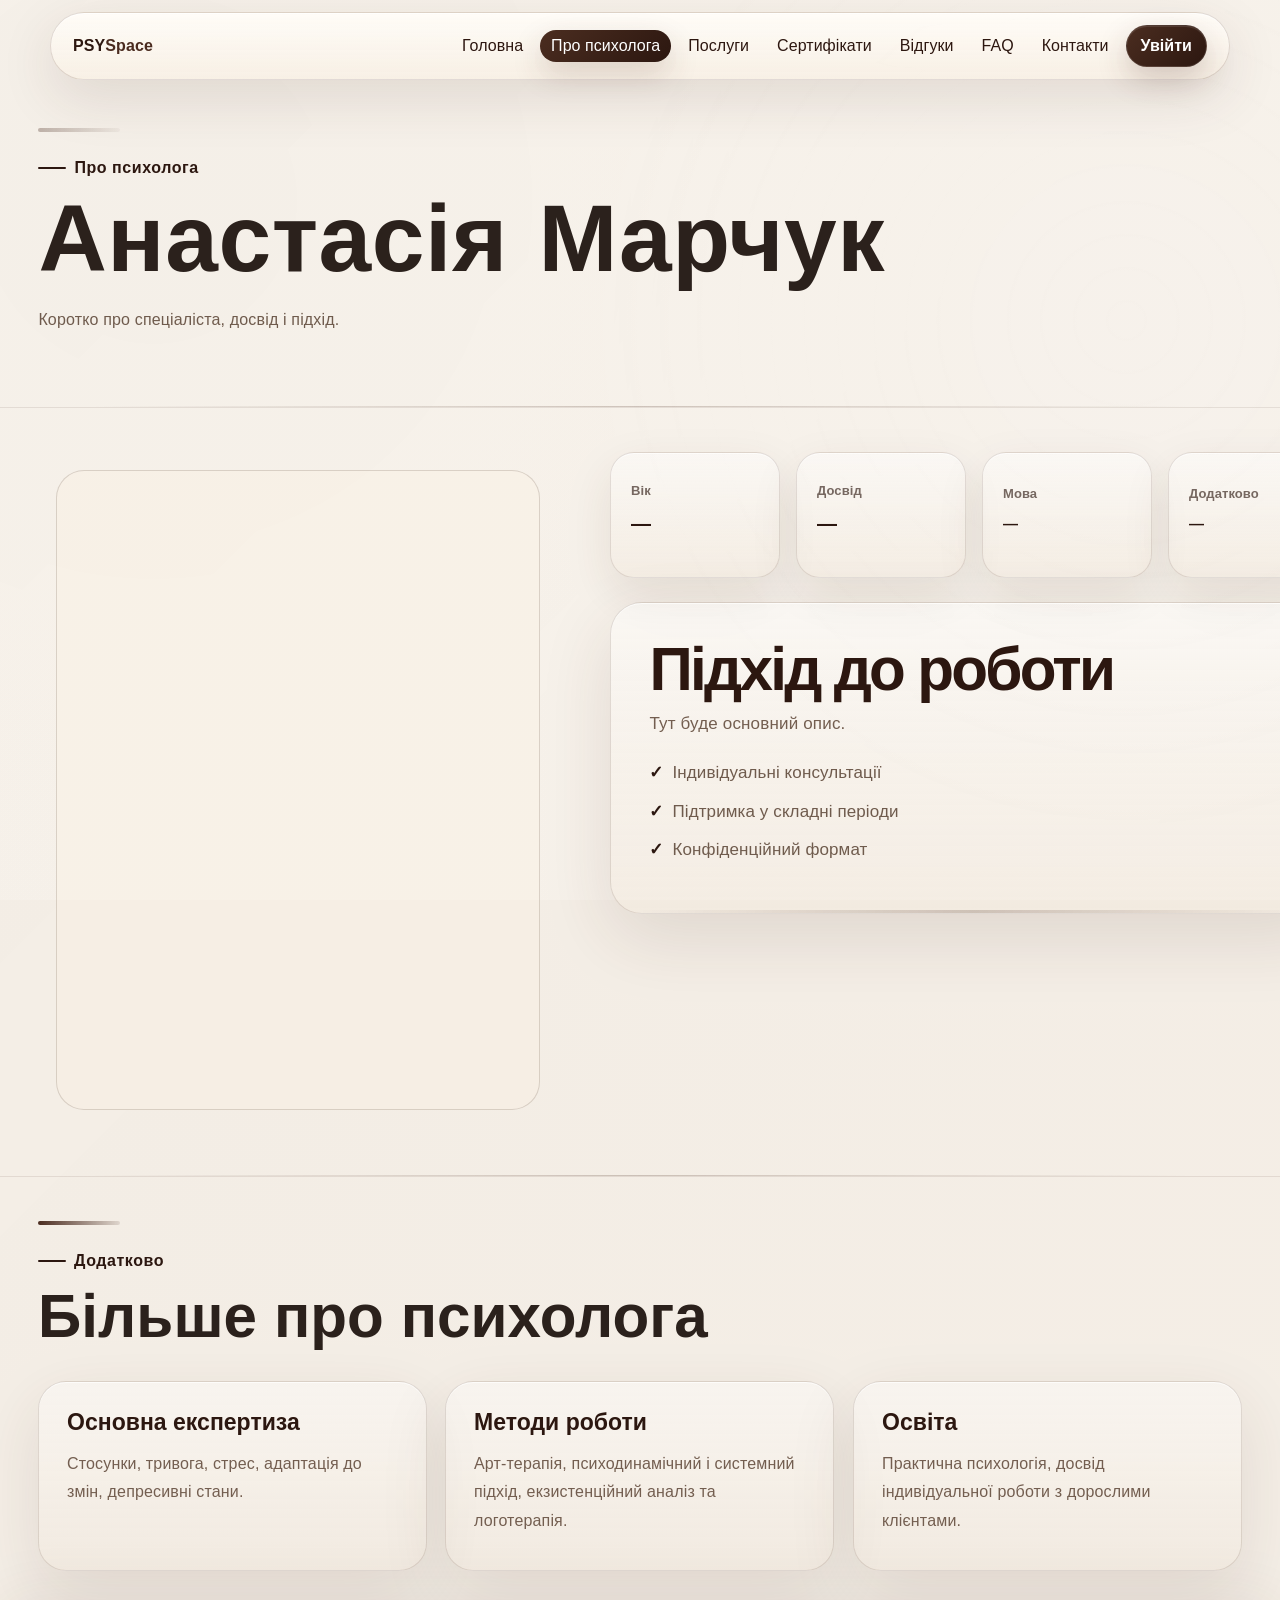
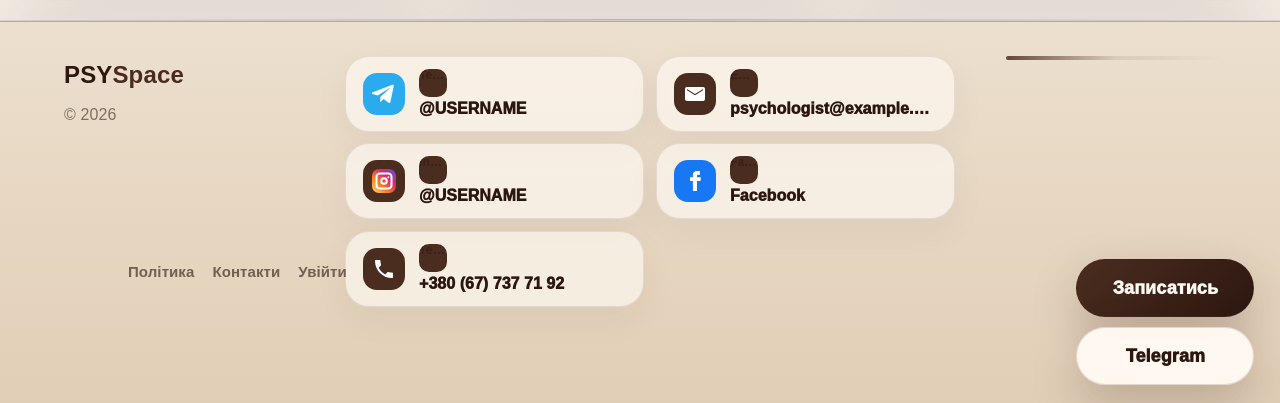
==== commit 00f25cc8: "Add files via upload" ====
--- a/about.html
+++ b/about.html
@@ -18,6 +18,7 @@
 <link rel="stylesheet" href="direct-structure-fix.css">
 <link rel="stylesheet" href="client-footer-polish.css">
 <link rel="stylesheet" href="ultimate-footer-client-fix.css">
+<link rel="stylesheet" href="real-final-fix.css">
 </head>
 <body class="public">
 
@@ -97,5 +98,6 @@
 <script src="direct-structure-fix.js"></script>
 <script src="client-footer-polish.js"></script>
 <script src="ultimate-footer-client-fix.js"></script>
+<script src="real-final-fix.js"></script>
 </body>
 </html>
--- a/real-final-fix.css
+++ b/real-final-fix.css
@@ -0,0 +1,133 @@
+
+/* =========================================================
+   REAL FINAL FIX — loaded last. Overrides all previous patches.
+   Footer contacts, contact page cards, fixed CTA, client cabinet.
+   ========================================================= */
+:root{--rf-brown:#2c1710;--rf-brown2:#4b2d20;--rf-cream:#fffaf3;--rf-line:rgba(75,45,32,.13)}
+html,body{overflow-x:hidden!important}
+/* ------------------- persistent buttons ------------------- */
+#fixedBottomCta.fixed-bottom-cta,
+body > #fixedBottomCta,
+.fixed-bottom-cta#fixedBottomCta{
+  position:fixed!important;
+  right:clamp(18px,2.4vw,34px)!important;
+  bottom:calc(28px + env(safe-area-inset-bottom))!important;
+  z-index:2147483646!important;
+  display:flex!important;
+  flex-direction:column!important;
+  align-items:flex-end!important;
+  justify-content:flex-end!important;
+  gap:10px!important;
+  opacity:1!important;
+  visibility:visible!important;
+  transform:none!important;
+  pointer-events:none!important;
+  width:auto!important;
+  height:auto!important;
+  margin:0!important;
+  padding:0!important;
+}
+#fixedBottomCta a,
+.fixed-bottom-cta#fixedBottomCta a{
+  pointer-events:auto!important;
+  min-width:178px!important;
+  min-height:58px!important;
+  padding:0 26px!important;
+  border-radius:999px!important;
+  border:1px solid rgba(75,45,32,.15)!important;
+  display:inline-flex!important;
+  align-items:center!important;
+  justify-content:center!important;
+  text-align:center!important;
+  text-decoration:none!important;
+  font-size:18px!important;
+  line-height:1!important;
+  font-weight:950!important;
+  box-shadow:0 18px 48px rgba(44,23,16,.22)!important;
+  transition:transform .25s ease, box-shadow .25s ease!important;
+}
+#fixedBottomCta a:hover{transform:translateY(-2px)!important;box-shadow:0 22px 60px rgba(44,23,16,.26)!important}
+#fixedBottomCta .cta-book{background:linear-gradient(135deg,#4b2d20,#2c1710)!important;color:#fffaf3!important}
+#fixedBottomCta .cta-telegram{background:rgba(255,250,243,.96)!important;color:#2c1710!important}
+.floating-book,.telegram-float,.floating-actions,.float-actions,.sticky-actions,.sticky-cta,.quick-actions,.quick-contact,.fixed-cta,.fixed-buttons{display:none!important;pointer-events:none!important}
+/* ------------------- footer layout ------------------- */
+footer.footer.premium-footer,
+footer.footer{
+  position:relative!important;
+  z-index:2!important;
+  display:grid!important;
+  grid-template-columns:minmax(180px,240px) minmax(560px,760px) minmax(210px,1fr)!important;
+  column-gap:clamp(28px,4vw,72px)!important;
+  align-items:start!important;
+  min-height:250px!important;
+  padding:34px clamp(32px,5vw,92px) calc(96px + env(safe-area-inset-bottom))!important;
+}
+footer.footer > div:first-child{grid-column:1!important;align-self:start!important;margin:0!important;justify-self:start!important;text-align:left!important}
+.footer-logo{display:block!important;margin:0 0 8px!important;text-align:left!important}
+footer.footer > div:first-child p{margin:0!important;text-align:left!important;color:rgba(44,23,16,.56)!important}
+.footer-links,footer.footer nav,.footer-bottom-links{
+  position:absolute!important;
+  left:clamp(32px,5vw,92px)!important;
+  bottom:calc(28px + env(safe-area-inset-bottom))!important;
+  display:flex!important; flex-wrap:wrap!important; gap:18px!important;
+  align-items:center!important; justify-content:flex-start!important; margin:0!important; padding:0!important; z-index:3!important;
+}
+.footer-links a,footer.footer nav a,.footer-bottom-links a{font-size:15px!important;line-height:1!important;color:rgba(44,23,16,.62)!important;text-decoration:none!important;font-weight:750!important;white-space:nowrap!important}
+/* Footer contacts must be visually centered, not stuck right */
+#footerContacts.footer-contacts,
+footer.footer .footer-contacts{
+  grid-column:2!important;
+  width:100%!important;
+  max-width:760px!important;
+  margin:0!important;
+  justify-self:start!important;
+  display:grid!important;
+  grid-template-columns:repeat(2,minmax(250px,1fr))!important;
+  gap:12px!important;
+  align-items:stretch!important;
+}
+#footerContacts .footer-contact-link,
+footer.footer .footer-contact-link{
+  position:relative!important;
+  display:grid!important;
+  grid-template-columns:44px minmax(0,1fr)!important;
+  grid-template-rows:auto auto!important;
+  column-gap:13px!important; row-gap:3px!important;
+  align-items:center!important; justify-content:start!important;
+  min-height:70px!important; max-width:100%!important;
+  padding:12px 16px!important;
+  border-radius:24px!important;
+  text-decoration:none!important;
+  overflow:hidden!important;
+  background:rgba(255,250,243,.66)!important;
+  border:1px solid rgba(75,45,32,.11)!important;
+  box-shadow:0 12px 34px rgba(75,45,32,.055)!important;
+}
+#footerContacts .footer-contact-link:before,#footerContacts .footer-contact-link:after,#footerContacts *:before,#footerContacts *:after{content:none!important;display:none!important}
+#footerContacts .footer-contact-link>i,#footerContacts .footer-contact-link>em,#footerContacts .footer-contact-link>.dot,#footerContacts .footer-contact-link>.bullet,#footerContacts .footer-contact-link>.marker,#footerContacts .footer-contact-link>.square,#footerContacts .footer-contact-link>.contact-marker{display:none!important}
+#footerContacts .footer-contact-link>*:not(.footer-contact-icon):not(.rf-icon):not(.social-icon-svg):not(.contact-icon-real):not(.contact-title-line):not(.contact-value-line){display:none!important}
+#footerContacts .footer-contact-icon,#footerContacts .rf-icon,#footerContacts .social-icon-svg,#footerContacts .contact-icon-real,
+.contacts-grid .rf-icon,.contact-card .rf-icon{
+  grid-column:1!important; grid-row:1/3!important;
+  width:42px!important; height:42px!important; min-width:42px!important;
+  border-radius:14px!important;
+  display:inline-flex!important; align-items:center!important; justify-content:center!important; justify-self:center!important; align-self:center!important;
+  overflow:hidden!important; margin:0!important; color:transparent!important; font-size:0!important; line-height:0!important;
+  background-color:#4b2d20!important;
+  background-size:24px 24px!important; background-position:center!important; background-repeat:no-repeat!important;
+}
+#footerContacts .telegram,.contacts-grid .telegram{background-color:#2AABEE!important;background-image:url("data:image/svg+xml,%3Csvg viewBox='0 0 24 24' xmlns='http://www.w3.org/2000/svg'%3E%3Cpath fill='white' d='M21.7 4.3 18.4 20c-.25 1.1-.9 1.35-1.82.84l-5.04-3.72-2.43 2.34c-.27.27-.5.5-1.02.5l.36-5.14 9.36-8.46c.41-.36-.09-.56-.63-.2L5.6 13.45.62 11.9c-1.08-.34-1.1-1.08.23-1.6L20.3 2.8c.9-.34 1.68.2 1.4 1.5Z'/%3E%3C/svg%3E")!important}
+#footerContacts .instagram,.contacts-grid .instagram{background-image:url("data:image/svg+xml,%3Csvg viewBox='0 0 24 24' xmlns='http://www.w3.org/2000/svg'%3E%3Cdefs%3E%3ClinearGradient id='g' x1='0' x2='1' y1='1' y2='0'%3E%3Cstop stop-color='%23feda75'/%3E%3Cstop offset='.35' stop-color='%23fa7e1e'/%3E%3Cstop offset='.65' stop-color='%23d62976'/%3E%3Cstop offset='1' stop-color='%234f5bd5'/%3E%3C/linearGradient%3E%3C/defs%3E%3Crect width='24' height='24' rx='7' fill='url(%23g)'/%3E%3Cpath fill='white' d='M7.8 3.5h8.4a4.3 4.3 0 0 1 4.3 4.3v8.4a4.3 4.3 0 0 1-4.3 4.3H7.8a4.3 4.3 0 0 1-4.3-4.3V7.8a4.3 4.3 0 0 1 4.3-4.3Zm0 2A2.3 2.3 0 0 0 5.5 7.8v8.4a2.3 2.3 0 0 0 2.3 2.3h8.4a2.3 2.3 0 0 0 2.3-2.3V7.8a2.3 2.3 0 0 0-2.3-2.3H7.8ZM12 8.2a3.8 3.8 0 1 1 0 7.6 3.8 3.8 0 0 1 0-7.6Zm0 2a1.8 1.8 0 1 0 0 3.6 1.8 1.8 0 0 0 0-3.6Zm4.35-2.85a.95.95 0 1 1 0 1.9.95.95 0 0 1 0-1.9Z'/%3E%3C/svg%3E")!important}
+#footerContacts .facebook,.contacts-grid .facebook{background-color:#1877F2!important;background-image:url("data:image/svg+xml,%3Csvg viewBox='0 0 24 24' xmlns='http://www.w3.org/2000/svg'%3E%3Cpath fill='white' d='M14 8.2V6.7c0-.72.48-.9.82-.9H17V2.1L14 2c-3.34 0-4.1 2.5-4.1 4.1v2.1H7v3.9h2.9V22H14v-9.9h3.45l.46-3.9H14Z'/%3E%3C/svg%3E")!important}
+#footerContacts .email,.contacts-grid .email{background-color:#4b2d20!important;background-image:url("data:image/svg+xml,%3Csvg viewBox='0 0 24 24' xmlns='http://www.w3.org/2000/svg'%3E%3Cpath fill='white' d='M4 5h16a2 2 0 0 1 2 2v10a2 2 0 0 1-2 2H4a2 2 0 0 1-2-2V7a2 2 0 0 1 2-2Zm0 3.2 8 5 8-5V7l-8 5-8-5v1.2Z'/%3E%3C/svg%3E")!important}
+#footerContacts .phone,.contacts-grid .phone{background-color:#4b2d20!important;background-image:url("data:image/svg+xml,%3Csvg viewBox='0 0 24 24' xmlns='http://www.w3.org/2000/svg'%3E%3Cpath fill='white' d='M6.6 10.8c1.45 2.85 3.75 5.15 6.6 6.6l2.2-2.2c.28-.28.68-.36 1.04-.24 1.14.38 2.36.59 3.56.59.55 0 1 .45 1 1V20c0 .55-.45 1-1 1C10.61 21 3 13.39 3 4c0-.55.45-1 1-1h3.45c.55 0 1 .45 1 1 0 1.2.2 2.42.59 3.56.12.36.04.76-.24 1.04l-2.2 2.2Z'/%3E%3C/svg%3E")!important}
+#footerContacts .contact-title-line,.contacts-grid .contact-title-line{grid-column:2!important;grid-row:1!important;display:block!important;font-size:12px!important;line-height:1.05!important;color:rgba(44,23,16,.56)!important;font-weight:850!important;white-space:nowrap!important;overflow:hidden!important;text-overflow:ellipsis!important}
+#footerContacts .contact-value-line,.contacts-grid .contact-value-line{grid-column:2!important;grid-row:2!important;display:block!important;font-size:16px!important;line-height:1.16!important;color:#2c1710!important;font-weight:950!important;white-space:nowrap!important;overflow:hidden!important;text-overflow:ellipsis!important}
+/* ------------------- contacts page clean cards ------------------- */
+.contacts-grid{display:grid!important;grid-template-columns:repeat(3,minmax(260px,1fr))!important;gap:16px!important;align-items:stretch!important}
+.contacts-grid .contact-card{display:grid!important;grid-template-columns:50px minmax(0,1fr)!important;grid-template-rows:auto auto!important;column-gap:14px!important;row-gap:5px!important;align-items:center!important;min-height:96px!important;padding:20px!important;border-radius:28px!important;background:rgba(255,250,243,.7)!important;border:1px solid rgba(75,45,32,.12)!important;box-shadow:0 14px 38px rgba(75,45,32,.05)!important;text-decoration:none!important;overflow:hidden!important}
+.contacts-grid .contact-card h3,.contacts-grid .contact-card p{display:none!important}
+/* ------------------- client cabinet ------------------- */
+body.client main{padding-top:116px!important}.client-shell{display:grid!important;grid-template-columns:240px minmax(0,1fr)!important;gap:30px!important;align-items:start!important;max-width:min(1420px,calc(100vw - 48px))!important;margin:0 auto!important}.client-sidebar{position:sticky!important;top:126px!important;align-self:start!important;margin:0!important;padding:18px!important;border-radius:28px!important}.client-tab-btn{min-height:54px!important;display:flex!important;align-items:center!important;justify-content:center!important;text-align:center!important}.client-content{min-width:0!important;padding-top:0!important}.client-content h2{margin:0 0 24px!important;text-align:left!important}.client-content .cards{display:grid!important;grid-template-columns:repeat(auto-fit,minmax(260px,1fr))!important;gap:18px!important}.client-content .cards>*{padding:26px!important;min-height:170px!important;border-radius:28px!important}.login-card.profile-form{max-width:860px!important;margin:0!important;padding:30px!important}.profile-row{display:grid!important;grid-template-columns:180px minmax(0,1fr)!important;gap:22px!important;align-items:center!important}input[type=file]{width:100%!important;background:rgba(255,250,243,.76)!important;border:1px solid rgba(75,45,32,.14)!important;border-radius:18px!important;min-height:54px!important;padding:8px 12px!important;color:rgba(44,23,16,.78)!important;font-weight:800!important}input[type=file]::file-selector-button{margin-right:14px!important;min-height:38px!important;padding:0 18px!important;border:0!important;border-radius:999px!important;background:linear-gradient(135deg,#4b2d20,#2c1710)!important;color:#fffaf3!important;font-weight:900!important;cursor:pointer!important}
+@media(max-width:1100px){footer.footer.premium-footer,footer.footer{grid-template-columns:1fr!important}.footer-contacts,#footerContacts.footer-contacts{grid-column:1!important;width:min(760px,100%)!important;margin:24px 0 0!important}.client-shell{grid-template-columns:1fr!important}.client-sidebar{position:relative!important;top:auto!important;display:grid!important;grid-template-columns:repeat(2,minmax(0,1fr))!important}}
+@media(max-width:760px){#fixedBottomCta.fixed-bottom-cta{right:14px!important;bottom:calc(16px + env(safe-area-inset-bottom))!important;gap:8px!important}#fixedBottomCta a{min-width:148px!important;min-height:52px!important;padding:0 18px!important;font-size:16px!important}footer.footer.premium-footer,footer.footer{padding:30px 16px calc(150px + env(safe-area-inset-bottom))!important}.footer-links,footer.footer nav,.footer-bottom-links{position:static!important;margin-top:24px!important}.footer-contacts,#footerContacts.footer-contacts{grid-template-columns:1fr!important;width:100%!important}.contacts-grid{grid-template-columns:1fr!important}.client-shell{max-width:calc(100vw - 32px)!important}.client-sidebar{grid-template-columns:1fr!important}.profile-row{grid-template-columns:1fr!important}.client-content h2{font-size:clamp(34px,9vw,48px)!important}.login-card.profile-form{padding:24px!important}body.client main{padding-top:98px!important}}
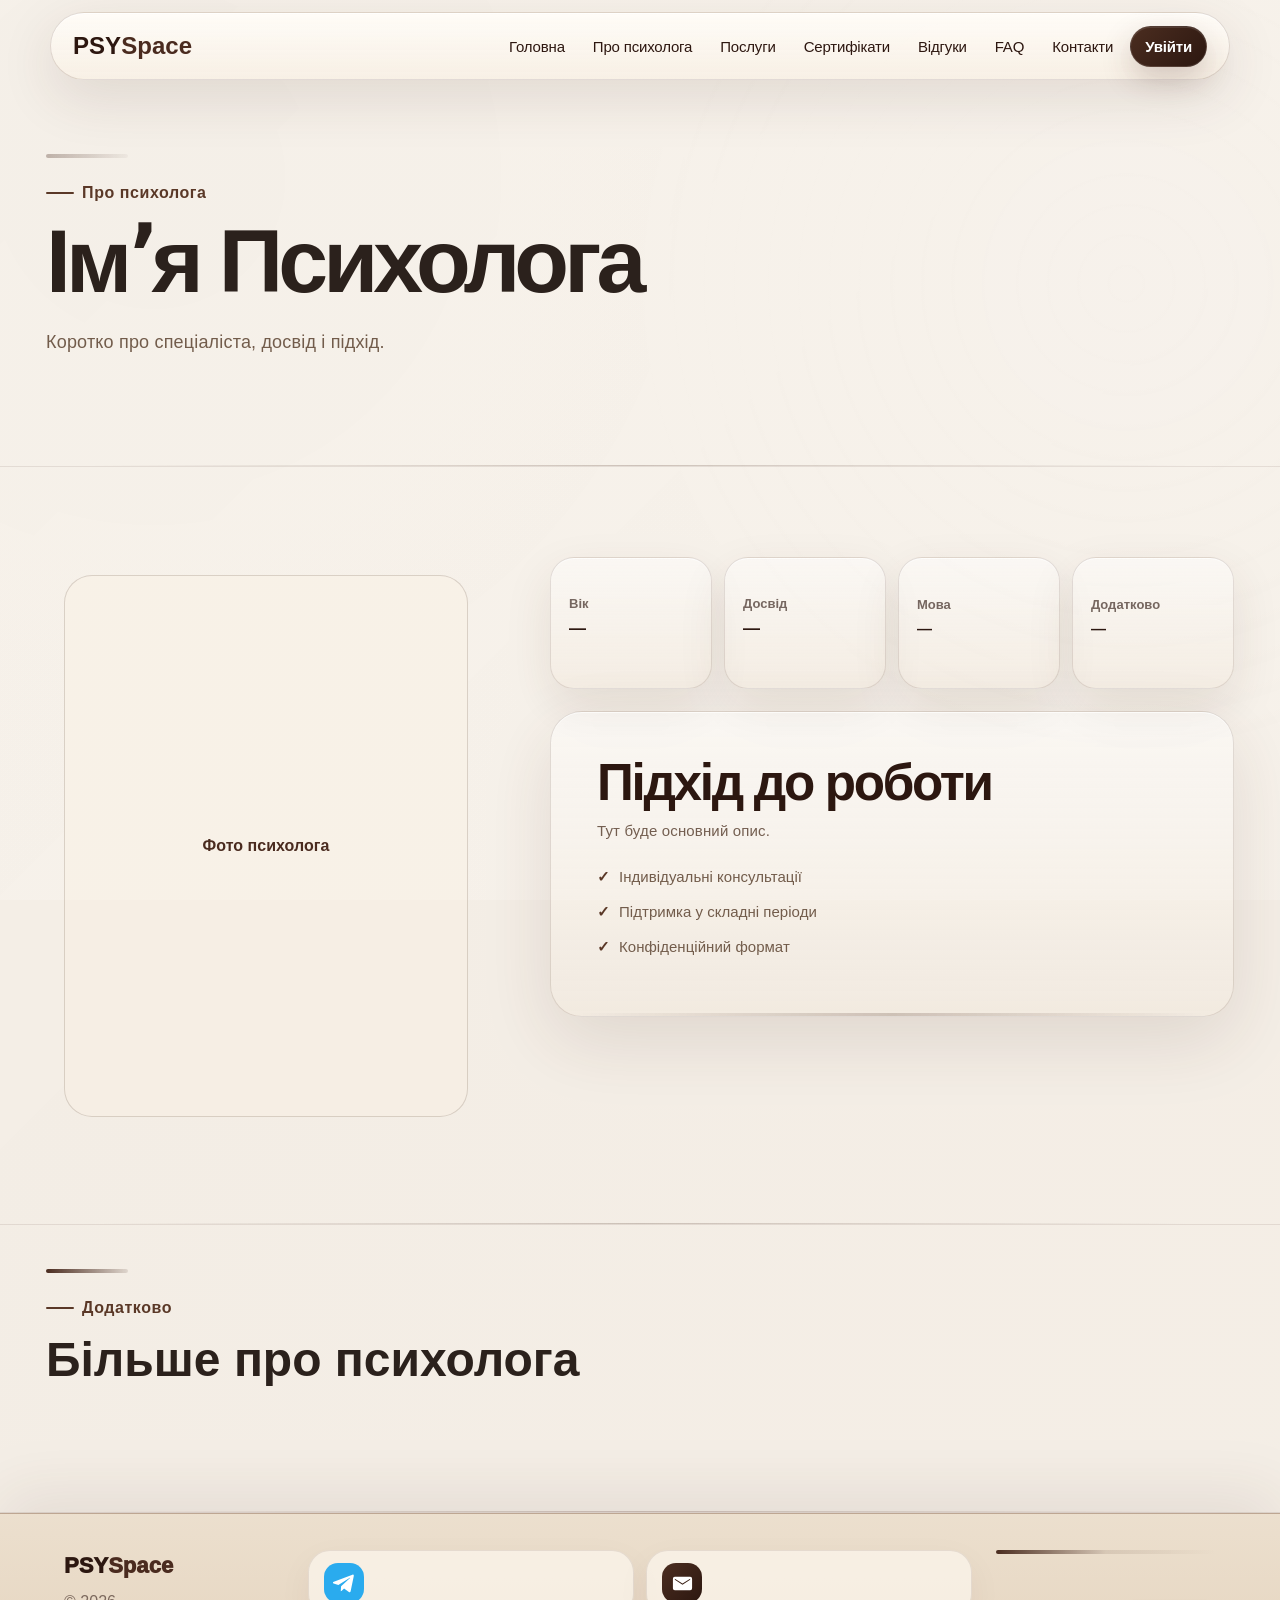
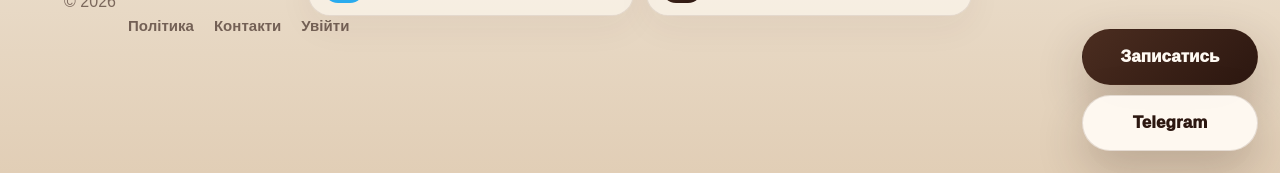
==== commit 0fb474f3: "Add files via upload" ====
--- a/about.html
+++ b/about.html
@@ -5,20 +5,7 @@
 <meta name="viewport" content="width=device-width, initial-scale=1.0">
 <title>Про психолога</title>
 <link rel="stylesheet" href="style.css">
-<link rel="stylesheet" href="master-polish.css">
-<link rel="stylesheet" href="design-contacts-fix.css">
-<link rel="stylesheet" href="wide-address-settings.css">
-<link rel="stylesheet" href="final-visual-fix.css">
-<link rel="stylesheet" href="ui-stability-fix.css">
-<link rel="stylesheet" href="mobile-polish-final.css">
-<link rel="stylesheet" href="mobile-clean-fix.css">
-<link rel="stylesheet" href="sticky-menu-contact-fix.css">
-<link rel="stylesheet" href="admin-footer-cta-fix.css">
-<link rel="stylesheet" href="admin-structure-footer-fix.css">
-<link rel="stylesheet" href="direct-structure-fix.css">
-<link rel="stylesheet" href="client-footer-polish.css">
-<link rel="stylesheet" href="ultimate-footer-client-fix.css">
-<link rel="stylesheet" href="real-final-fix.css">
+<link rel="stylesheet" href="clean-direct-final.css">
 </head>
 <body class="public">
 
@@ -67,37 +54,28 @@
 </section>
 </main>
 
-
 <footer class="footer premium-footer">
-  <div>
+  <div class="footer-brand">
     <span class="footer-logo">PSY<span>Space</span></span>
     <p>© 2026</p>
   </div>
-  <div class="footer-contacts" id="footerContacts">
-    <a class="footer-contact-link" data-contact-type="telegram" href="https://t.me/USERNAME" target="_blank" rel="noopener"><span class="footer-contact-icon telegram" aria-hidden="true"></span><span class="contact-title-line">Telegram</span><b class="contact-value-line">@USERNAME</b></a>
-    <a class="footer-contact-link" data-contact-type="email" href="mailto:psychologist@example.com"><span class="footer-contact-icon email" aria-hidden="true"></span><span class="contact-title-line">Email</span><b class="contact-value-line">psychologist@example.com</b></a>
-    <a class="footer-contact-link" data-contact-type="instagram" href="#" target="_blank" rel="noopener"><span class="footer-contact-icon instagram" aria-hidden="true"></span><span class="contact-title-line">Instagram</span><b class="contact-value-line">@USERNAME</b></a>
-    <a class="footer-contact-link" data-contact-type="facebook" href="#" target="_blank" rel="noopener"><span class="footer-contact-icon facebook" aria-hidden="true"></span><span class="contact-title-line">Facebook</span><b class="contact-value-line">Facebook</b></a>
-    <a class="footer-contact-link" data-contact-type="phone" href="tel:+380677377192"><span class="footer-contact-icon phone" aria-hidden="true"></span><span class="contact-title-line">Телефон</span><b class="contact-value-line">+380 (67) 737 71 92</b></a>
+
+  <div class="footer-contacts" id="footerContacts"></div>
+
+  <div class="footer-links">
+    <a href="privacy.html">Політика</a>
+    <a href="contacts.html">Контакти</a>
+    <a href="auth.html">Увійти</a>
   </div>
-  <div class="footer-links"><a href="privacy.html">Політика</a><a href="contacts.html">Контакти</a><a href="auth.html">Увійти</a></div>
 </footer>
-<div class="fixed-bottom-cta" id="fixedBottomCta"><a class="cta-book" href="services.html#booking">Записатись</a><a class="cta-telegram" id="fixedTelegramBtn" href="https://t.me/USERNAME" target="_blank" rel="noopener">Telegram</a></div>
+
+<div class="fixed-bottom-cta" id="fixedBottomCta">
+  <a class="cta-book" href="services.html#booking">Записатись</a>
+  <a class="cta-telegram" id="fixedTelegramBtn" href="https://t.me/USERNAME" target="_blank" rel="noopener">Telegram</a>
+</div>
+
 <div class="modal" id="appModal"><div class="modal-card"><button class="modal-close" id="modalClose" type="button">×</button><div id="modalBody"></div></div></div>
 <script src="script.js"></script>
-<script src="final-stable-master.js"></script>
-<script src="design-contacts-fix.js"></script>
-<script src="wide-address-settings.js"></script>
-<script src="final-visual-fix.js"></script>
-<script src="ui-stability-fix.js"></script>
-<script src="mobile-polish-final.js"></script>
-<script src="mobile-clean-fix.js"></script>
-<script src="sticky-menu-contact-fix.js"></script>
-<script src="admin-footer-cta-fix.js"></script>
-<script src="admin-structure-footer-fix.js"></script>
-<script src="direct-structure-fix.js"></script>
-<script src="client-footer-polish.js"></script>
-<script src="ultimate-footer-client-fix.js"></script>
-<script src="real-final-fix.js"></script>
+<script src="clean-direct-final.js"></script>
 </body>
 </html>
--- a/clean-direct-final.css
+++ b/clean-direct-final.css
@@ -0,0 +1,393 @@
+
+/* ==========================================================
+   CLEAN DIRECT FINAL
+   Одне фінальне джерело правок без старих patch-конфліктів.
+   ========================================================== */
+
+:root{
+  --psy-brown:#2c1710;
+  --psy-brown-2:#4b2d20;
+  --psy-soft:#fffaf3;
+  --psy-line:rgba(75,45,32,.13);
+  --psy-shadow:0 18px 52px rgba(44,23,16,.11);
+}
+
+/* Загальна стабілізація */
+html,body{overflow-x:hidden!important}
+*{box-sizing:border-box!important}
+body{font-kerning:normal!important;text-rendering:optimizeLegibility!important;-webkit-font-smoothing:antialiased!important}
+p,span,a,button,input,textarea,select,li{letter-spacing:.002em!important;line-height:1.45!important}
+h1,h2,h3,h4,strong,b{letter-spacing:0!important;line-height:1.08!important}
+
+/* Sticky header, але без накладання */
+.header{
+  position:fixed!important;
+  top:max(12px,env(safe-area-inset-top))!important;
+  left:50%!important;
+  transform:translateX(-50%)!important;
+  z-index:9000!important;
+  width:min(1180px,calc(100vw - 28px))!important;
+  max-width:calc(100vw - 28px)!important;
+  backdrop-filter:blur(18px) saturate(1.1)!important;
+  -webkit-backdrop-filter:blur(18px) saturate(1.1)!important;
+}
+
+main{padding-top:112px!important}
+.page-hero{padding-top:42px!important}
+
+/* ---------- CONTACTS PAGE ---------- */
+.contacts-grid{
+  display:grid!important;
+  grid-template-columns:repeat(3,minmax(240px,1fr))!important;
+  gap:18px!important;
+  align-items:stretch!important;
+  max-width:1180px!important;
+  margin:0 auto!important;
+}
+
+.contact-card{
+  min-width:0!important;
+  min-height:96px!important;
+  display:grid!important;
+  grid-template-columns:56px minmax(0,1fr)!important;
+  grid-template-rows:auto auto!important;
+  align-items:center!important;
+  column-gap:16px!important;
+  row-gap:4px!important;
+  padding:20px!important;
+  border-radius:28px!important;
+  background:rgba(255,250,243,.72)!important;
+  border:1px solid var(--psy-line)!important;
+  box-shadow:0 18px 44px rgba(44,23,16,.06)!important;
+  overflow:hidden!important;
+  text-decoration:none!important;
+}
+
+.contact-card h3,
+.contact-card p{display:none!important}
+
+.psy-contact-icon{
+  grid-column:1!important;
+  grid-row:1/3!important;
+  width:52px!important;
+  height:52px!important;
+  border-radius:17px!important;
+  display:flex!important;
+  align-items:center!important;
+  justify-content:center!important;
+  overflow:hidden!important;
+  color:#fff!important;
+  flex:0 0 52px!important;
+}
+.psy-contact-icon svg{width:28px!important;height:28px!important;display:block!important}
+.psy-contact-icon.telegram{background:#2AABEE!important}
+.psy-contact-icon.instagram{background:radial-gradient(circle at 30% 110%,#feda75 0%,#fa7e1e 28%,#d62976 55%,#962fbf 76%,#4f5bd5 100%)!important}
+.psy-contact-icon.facebook{background:#1877F2!important}
+.psy-contact-icon.email,.psy-contact-icon.phone,.psy-contact-icon.site{background:linear-gradient(135deg,#4b2d20,#2c1710)!important}
+
+.psy-contact-title{
+  grid-column:2!important;
+  grid-row:1!important;
+  font-size:13px!important;
+  font-weight:850!important;
+  color:rgba(44,23,16,.58)!important;
+  white-space:nowrap!important;
+  overflow:hidden!important;
+  text-overflow:ellipsis!important;
+  line-height:1.1!important;
+}
+.psy-contact-value{
+  grid-column:2!important;
+  grid-row:2!important;
+  font-size:18px!important;
+  font-weight:950!important;
+  color:var(--psy-brown)!important;
+  white-space:nowrap!important;
+  overflow:hidden!important;
+  text-overflow:ellipsis!important;
+  line-height:1.15!important;
+}
+
+/* ---------- FOOTER ---------- */
+.footer.premium-footer{
+  position:relative!important;
+  z-index:2!important;
+  min-height:260px!important;
+  padding:36px clamp(24px,5vw,86px) calc(108px + env(safe-area-inset-bottom))!important;
+  display:grid!important;
+  grid-template-columns:220px minmax(420px,740px) 1fr!important;
+  grid-template-areas:
+    "brand contacts ."
+    "links links links"!important;
+  align-items:start!important;
+  gap:24px!important;
+}
+
+.footer-brand{grid-area:brand!important}
+.footer-logo{display:block!important;font-size:22px!important;font-weight:950!important;color:var(--psy-brown)!important}
+.footer-brand p{margin:10px 0 0!important;color:rgba(44,23,16,.62)!important}
+
+.footer-contacts{
+  grid-area:contacts!important;
+  width:100%!important;
+  max-width:740px!important;
+  display:grid!important;
+  grid-template-columns:repeat(2,minmax(230px,1fr))!important;
+  gap:12px!important;
+  margin:0!important;
+  align-items:stretch!important;
+}
+
+.footer-contact-link{
+  min-width:0!important;
+  min-height:66px!important;
+  display:grid!important;
+  grid-template-columns:42px minmax(0,1fr)!important;
+  grid-template-rows:auto auto!important;
+  align-items:center!important;
+  column-gap:12px!important;
+  row-gap:2px!important;
+  padding:10px 14px!important;
+  border-radius:22px!important;
+  background:rgba(255,250,243,.62)!important;
+  border:1px solid rgba(75,45,32,.10)!important;
+  box-shadow:0 12px 34px rgba(44,23,16,.05)!important;
+  overflow:hidden!important;
+  text-decoration:none!important;
+}
+
+/* повністю прибираємо старі квадрати/псевдо-елементи */
+.footer-contact-link::before,
+.footer-contact-link::after,
+.footer-contact-link *::before,
+.footer-contact-link *::after{content:none!important;display:none!important}
+
+.footer-contact-icon{
+  grid-column:1!important;
+  grid-row:1/3!important;
+  width:40px!important;
+  height:40px!important;
+  border-radius:14px!important;
+  display:flex!important;
+  align-items:center!important;
+  justify-content:center!important;
+  overflow:hidden!important;
+  color:#fff!important;
+  font-size:0!important;
+  line-height:0!important;
+}
+.footer-contact-icon svg{width:23px!important;height:23px!important;display:block!important}
+.footer-contact-icon.telegram{background:#2AABEE!important}
+.footer-contact-icon.instagram{background:radial-gradient(circle at 30% 110%,#feda75 0%,#fa7e1e 28%,#d62976 55%,#962fbf 76%,#4f5bd5 100%)!important}
+.footer-contact-icon.facebook{background:#1877F2!important}
+.footer-contact-icon.email,.footer-contact-icon.phone,.footer-contact-icon.site{background:linear-gradient(135deg,#4b2d20,#2c1710)!important}
+
+.footer-contact-title{
+  grid-column:2!important;
+  grid-row:1!important;
+  font-size:12px!important;
+  font-weight:850!important;
+  color:rgba(44,23,16,.56)!important;
+  overflow:hidden!important;
+  text-overflow:ellipsis!important;
+  white-space:nowrap!important;
+  line-height:1.05!important;
+}
+.footer-contact-value{
+  grid-column:2!important;
+  grid-row:2!important;
+  font-size:16px!important;
+  font-weight:950!important;
+  color:var(--psy-brown)!important;
+  overflow:hidden!important;
+  text-overflow:ellipsis!important;
+  white-space:nowrap!important;
+  line-height:1.15!important;
+}
+
+.footer-links{
+  grid-area:links!important;
+  position:absolute!important;
+  left:clamp(24px,5vw,86px)!important;
+  bottom:calc(30px + env(safe-area-inset-bottom))!important;
+  display:flex!important;
+  gap:20px!important;
+  align-items:center!important;
+  justify-content:flex-start!important;
+  margin:0!important;
+}
+.footer-links a{
+  font-size:15px!important;
+  font-weight:750!important;
+  color:rgba(44,23,16,.62)!important;
+  text-decoration:none!important;
+}
+
+/* ---------- ALWAYS VISIBLE CTA ---------- */
+.fixed-bottom-cta{
+  position:fixed!important;
+  right:max(22px,env(safe-area-inset-right))!important;
+  bottom:calc(22px + env(safe-area-inset-bottom))!important;
+  z-index:99999!important;
+  display:flex!important;
+  flex-direction:column!important;
+  gap:10px!important;
+  align-items:flex-end!important;
+  pointer-events:none!important;
+  opacity:1!important;
+  visibility:visible!important;
+  transform:none!important;
+}
+.fixed-bottom-cta a{
+  pointer-events:auto!important;
+  min-width:176px!important;
+  height:56px!important;
+  border-radius:999px!important;
+  display:flex!important;
+  align-items:center!important;
+  justify-content:center!important;
+  padding:0 24px!important;
+  border:1px solid rgba(75,45,32,.14)!important;
+  box-shadow:0 18px 48px rgba(44,23,16,.24)!important;
+  font-size:17px!important;
+  font-weight:950!important;
+  line-height:1!important;
+  text-decoration:none!important;
+  transition:transform .24s ease,box-shadow .24s ease!important;
+}
+.fixed-bottom-cta a:hover{transform:translateY(-2px)!important}
+.fixed-bottom-cta .cta-book{background:linear-gradient(135deg,#4b2d20,#2c1710)!important;color:#fffaf3!important}
+.fixed-bottom-cta .cta-telegram{background:rgba(255,250,243,.96)!important;color:#2c1710!important}
+
+/* старі плаваючі контейнери вимкнені */
+.floating-actions,.float-actions,.sticky-actions,.sticky-cta,.quick-actions,.quick-contact,.fixed-cta,.fixed-buttons{display:none!important}
+
+/* ---------- CLIENT DASHBOARD ---------- */
+body.client main{padding-top:118px!important}
+.client-shell{
+  max-width:min(1360px,calc(100vw - 56px))!important;
+  margin:0 auto!important;
+  display:grid!important;
+  grid-template-columns:240px minmax(0,1fr)!important;
+  gap:30px!important;
+  align-items:start!important;
+}
+.client-sidebar{
+  position:sticky!important;
+  top:126px!important;
+  align-self:start!important;
+  margin-top:0!important;
+  padding:18px!important;
+  border-radius:30px!important;
+  max-height:calc(100vh - 150px)!important;
+  overflow:auto!important;
+}
+.client-content{
+  min-width:0!important;
+  padding-top:0!important;
+}
+.client-tab h2{
+  margin:0 0 22px!important;
+  text-align:left!important;
+}
+#clientMainCards.cards{
+  display:grid!important;
+  grid-template-columns:repeat(3,minmax(0,1fr))!important;
+  gap:18px!important;
+}
+#clientMainCards .info-card{
+  min-height:190px!important;
+  display:flex!important;
+  flex-direction:column!important;
+  justify-content:center!important;
+  align-items:flex-start!important;
+  text-align:left!important;
+  padding:30px!important;
+}
+#clientMainCards .info-card h3,
+#clientMainCards .info-card p{margin-left:0!important;text-align:left!important}
+.client-main-action{
+  margin-top:18px!important;
+  width:100%!important;
+  display:flex!important;
+  align-items:center!important;
+  justify-content:flex-start!important;
+  gap:12px!important;
+}
+.client-main-action .btn,
+.client-main-action .small-btn{
+  min-height:46px!important;
+  display:inline-flex!important;
+  align-items:center!important;
+  justify-content:center!important;
+  padding:0 20px!important;
+  line-height:1!important;
+}
+
+/* file input in site style */
+input[type=file]{
+  width:100%!important;
+  min-height:56px!important;
+  padding:8px 12px!important;
+  border-radius:18px!important;
+  border:1px solid rgba(75,45,32,.14)!important;
+  background:rgba(255,250,243,.74)!important;
+  color:rgba(44,23,16,.70)!important;
+  font-weight:800!important;
+}
+input[type=file]::file-selector-button{
+  min-height:40px!important;
+  margin-right:14px!important;
+  padding:0 18px!important;
+  border:0!important;
+  border-radius:999px!important;
+  background:linear-gradient(135deg,#4b2d20,#2c1710)!important;
+  color:#fffaf3!important;
+  font-weight:900!important;
+  cursor:pointer!important;
+}
+
+/* Reviews/profile forms alignment */
+.login-card.profile-form,
+#clientReviewForm{
+  max-width:820px!important;
+  margin-left:0!important;
+  margin-right:auto!important;
+}
+
+/* Mobile */
+@media(max-width:980px){
+  .contacts-grid{grid-template-columns:1fr!important}
+  .footer.premium-footer{
+    grid-template-columns:1fr!important;
+    grid-template-areas:"brand" "contacts" "links"!important;
+    padding-bottom:calc(150px + env(safe-area-inset-bottom))!important;
+  }
+  .footer-contacts{
+    grid-template-columns:1fr!important;
+    max-width:100%!important;
+  }
+  .footer-links{
+    position:static!important;
+    margin-top:18px!important;
+  }
+  .client-shell{
+    grid-template-columns:1fr!important;
+    max-width:calc(100vw - 32px)!important;
+  }
+  .client-sidebar{position:relative!important;top:auto!important;max-height:none!important}
+  #clientMainCards.cards{grid-template-columns:1fr!important}
+}
+@media(max-width:760px){
+  main{padding-top:94px!important}
+  .fixed-bottom-cta{
+    right:14px!important;
+    bottom:calc(16px + env(safe-area-inset-bottom))!important;
+    gap:8px!important;
+  }
+  .fixed-bottom-cta a{
+    min-width:148px!important;
+    height:52px!important;
+    font-size:16px!important;
+  }
+}
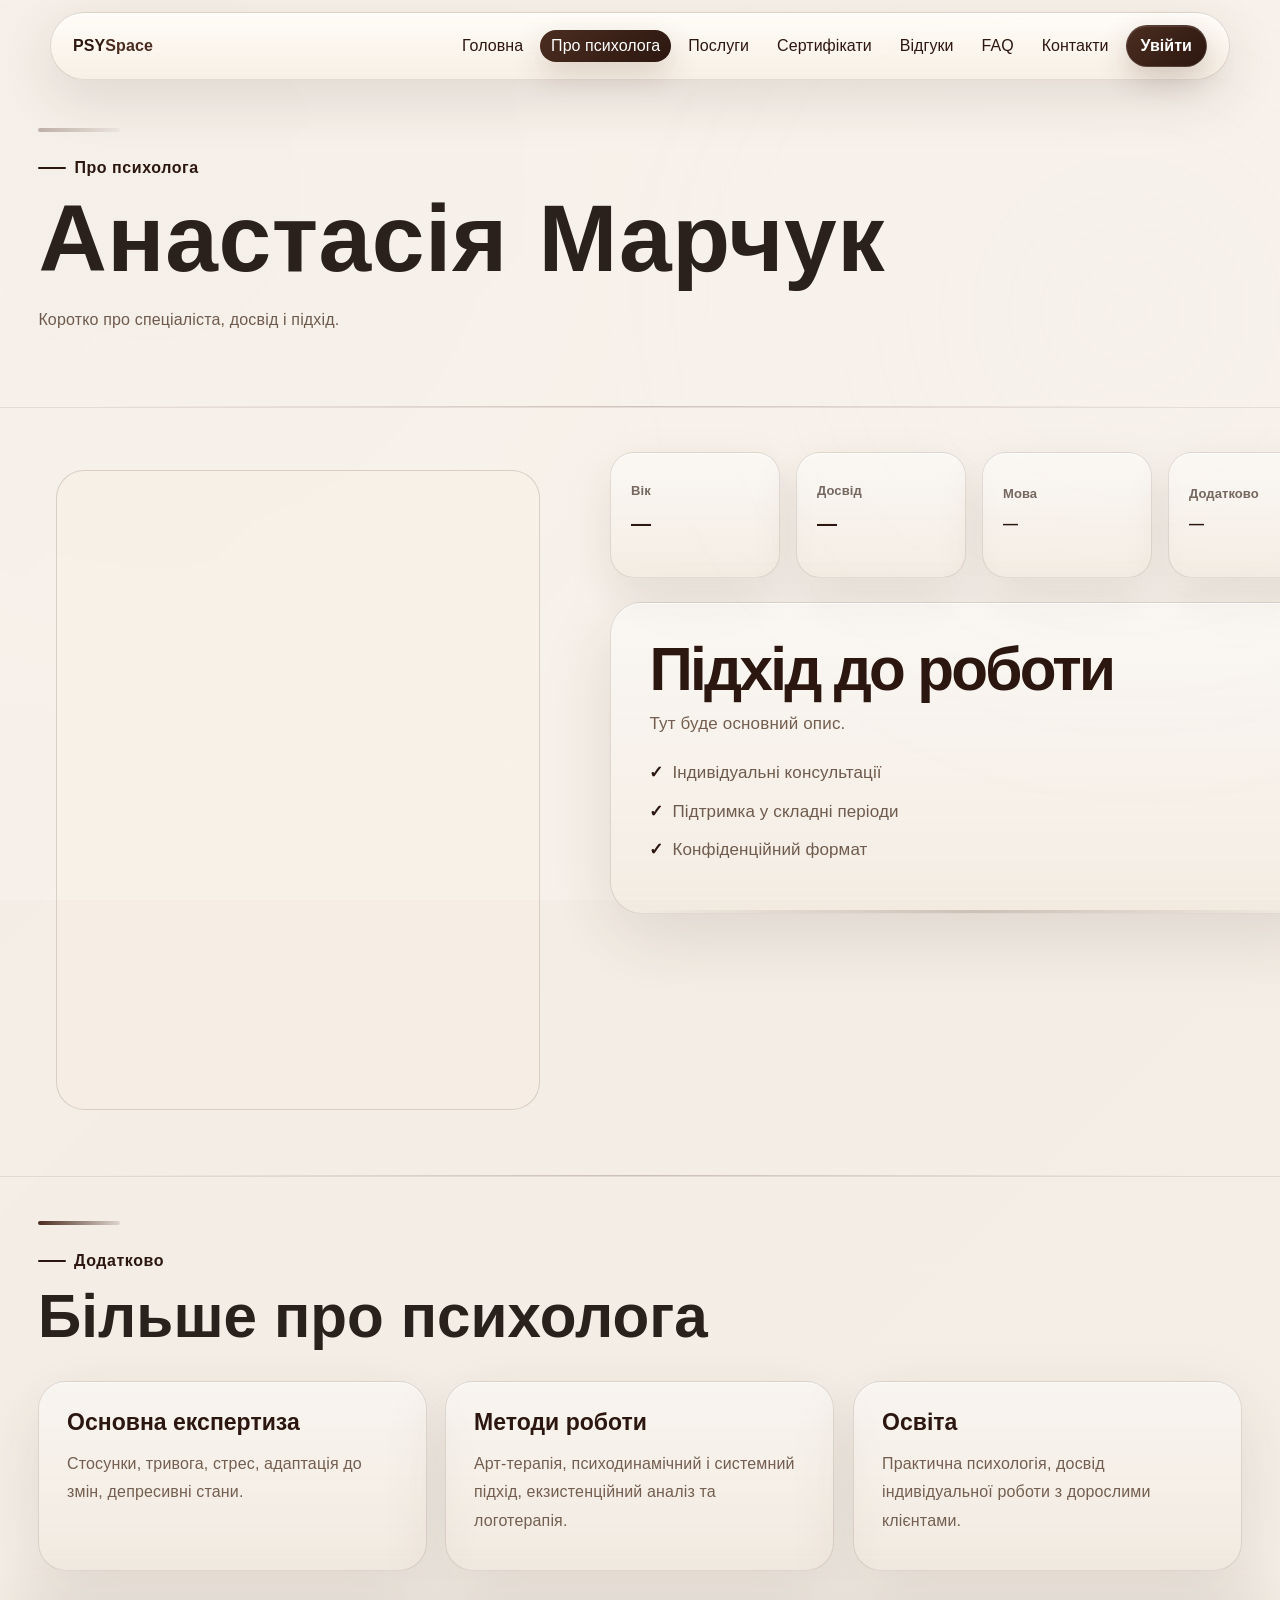
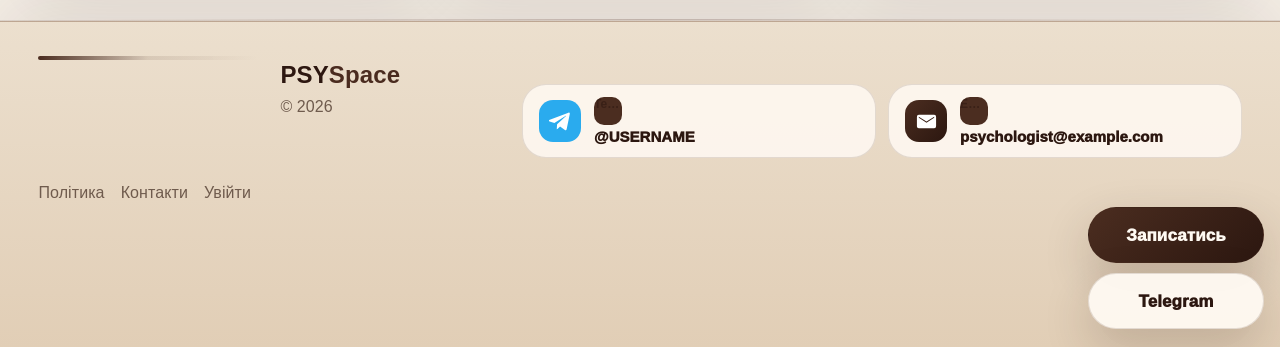
==== commit 1c707a57: "Add files via upload" ====
--- a/about.html
+++ b/about.html
@@ -5,7 +5,17 @@
 <meta name="viewport" content="width=device-width, initial-scale=1.0">
 <title>Про психолога</title>
 <link rel="stylesheet" href="style.css">
-<link rel="stylesheet" href="clean-direct-final.css">
+<link rel="stylesheet" href="master-polish.css">
+<link rel="stylesheet" href="design-contacts-fix.css">
+<link rel="stylesheet" href="wide-address-settings.css">
+<link rel="stylesheet" href="final-visual-fix.css">
+<link rel="stylesheet" href="ui-stability-fix.css">
+<link rel="stylesheet" href="mobile-polish-final.css">
+<link rel="stylesheet" href="mobile-clean-fix.css">
+<link rel="stylesheet" href="sticky-menu-contact-fix.css">
+<link rel="stylesheet" href="admin-footer-cta-fix.css">
+<link rel="stylesheet" href="admin-structure-footer-fix.css">
+<link rel="stylesheet" href="direct-structure-fix.css">
 </head>
 <body class="public">
 
@@ -54,28 +64,35 @@
 </section>
 </main>
 
+
 <footer class="footer premium-footer">
-  <div class="footer-brand">
+  <div>
     <span class="footer-logo">PSY<span>Space</span></span>
     <p>© 2026</p>
   </div>
-
-  <div class="footer-contacts" id="footerContacts"></div>
-
-  <div class="footer-links">
-    <a href="privacy.html">Політика</a>
-    <a href="contacts.html">Контакти</a>
-    <a href="auth.html">Увійти</a>
+  <div class="footer-contacts" id="footerContacts">
+    <a href="#" target="_blank"><span>◎</span><b>Instagram</b></a>
+    <a href="#" target="_blank"><span>◉</span><b>Telegram</b></a>
+    <a href="#" target="_blank"><span>f</span><b>Facebook</b></a>
+    <a href="tel:+380000000000"><span>☎</span><b>Телефон</b></a>
+    <a href="mailto:psychologist@example.com"><span>@</span><b>Email</b></a>
   </div>
+  <div class="footer-links"><a href="privacy.html">Політика</a><a href="contacts.html">Контакти</a><a href="auth.html">Увійти</a></div>
 </footer>
-
-<div class="fixed-bottom-cta" id="fixedBottomCta">
-  <a class="cta-book" href="services.html#booking">Записатись</a>
-  <a class="cta-telegram" id="fixedTelegramBtn" href="https://t.me/USERNAME" target="_blank" rel="noopener">Telegram</a>
-</div>
-
+<a class="floating-book" href="services.html#booking">Записатись</a>
+<a class="telegram-float" id="telegramFloat" href="https://t.me/USERNAME" target="_blank">Telegram</a>
 <div class="modal" id="appModal"><div class="modal-card"><button class="modal-close" id="modalClose" type="button">×</button><div id="modalBody"></div></div></div>
 <script src="script.js"></script>
-<script src="clean-direct-final.js"></script>
+<script src="final-stable-master.js"></script>
+<script src="design-contacts-fix.js"></script>
+<script src="wide-address-settings.js"></script>
+<script src="final-visual-fix.js"></script>
+<script src="ui-stability-fix.js"></script>
+<script src="mobile-polish-final.js"></script>
+<script src="mobile-clean-fix.js"></script>
+<script src="sticky-menu-contact-fix.js"></script>
+<script src="admin-footer-cta-fix.js"></script>
+<script src="admin-structure-footer-fix.js"></script>
+<script src="direct-structure-fix.js"></script>
 </body>
 </html>
--- a/style.css
+++ b/style.css
@@ -5339,33 +5339,3 @@
     max-height: 230px !important;
   }
 }
-
-
-/* =========================================================
-   FINAL DIRECT CLIENT + FOOTER FIX 2026-06-04
-   Directly appended to style.css so it applies even if patch CSS is cached.
-   ========================================================= */
-html,body{overflow-x:hidden!important}
-body *{box-sizing:border-box!important}
-/* Footer compact and low */
-.footer.premium-footer,.footer{position:relative!important;z-index:2!important;min-height:320px!important;padding:34px clamp(22px,4vw,76px) calc(104px + env(safe-area-inset-bottom))!important;display:grid!important;grid-template-columns:260px minmax(360px,680px)!important;grid-template-areas:"brand contacts" "links contacts"!important;align-items:start!important;gap:18px 52px!important}
-.footer>div:first-child{grid-area:brand!important;margin:0!important;align-self:start!important}.footer-logo{display:block!important;font-size:24px!important;line-height:1.1!important}.footer>div:first-child p{margin:8px 0 0!important;color:rgba(44,23,16,.58)!important}
-.footer-links{grid-area:links!important;position:static!important;left:auto!important;bottom:auto!important;margin-top:auto!important;display:flex!important;flex-wrap:wrap!important;gap:18px!important;align-self:end!important;justify-content:flex-start!important}.footer-links a{font-size:15px!important;line-height:1.1!important;color:rgba(44,23,16,.58)!important;text-decoration:none!important;font-weight:750!important}
-#footerContacts.footer-contacts{grid-area:contacts!important;width:100%!important;max-width:680px!important;margin:0!important;display:grid!important;grid-template-columns:repeat(2,minmax(240px,1fr))!important;gap:12px!important;justify-content:start!important;align-content:start!important;align-self:start!important;justify-self:start!important}
-#footerContacts .footer-contact-link{position:relative!important;display:grid!important;grid-template-columns:42px minmax(0,1fr)!important;grid-template-rows:auto auto!important;column-gap:12px!important;row-gap:2px!important;align-items:center!important;min-height:66px!important;padding:10px 14px!important;border-radius:22px!important;overflow:hidden!important;text-decoration:none!important;background:rgba(255,250,243,.62)!important;border:1px solid rgba(75,45,32,.10)!important;box-shadow:0 12px 34px rgba(75,45,32,.05)!important}
-#footerContacts .footer-contact-link::before,#footerContacts .footer-contact-link::after,#footerContacts span::before,#footerContacts span::after,#footerContacts b::before,#footerContacts b::after{content:none!important;display:none!important}
-#footerContacts .footer-contact-link>*:not(.footer-contact-icon):not(.contact-title-line):not(.contact-value-line){display:none!important}
-.footer-contact-icon{grid-column:1!important;grid-row:1/3!important;width:40px!important;height:40px!important;border-radius:14px!important;display:inline-flex!important;align-items:center!important;justify-content:center!important;justify-self:center!important;align-self:center!important;background:#4b2d20!important;background-size:23px 23px!important;background-position:center!important;background-repeat:no-repeat!important;color:transparent!important;font-size:0!important;line-height:0!important;overflow:hidden!important;margin:0!important}
-.footer-contact-icon.telegram{background-color:#2AABEE!important;background-image:url("data:image/svg+xml,%3Csvg viewBox='0 0 24 24' xmlns='http://www.w3.org/2000/svg'%3E%3Cpath fill='white' d='M21.7 4.3 18.4 20c-.25 1.1-.9 1.35-1.82.84l-5.04-3.72-2.43 2.34c-.27.27-.5.5-1.02.5l.36-5.14 9.36-8.46c.41-.36-.09-.56-.63-.2L5.6 13.45.62 11.9c-1.08-.34-1.1-1.08.23-1.6L20.3 2.8c.9-.34 1.68.2 1.4 1.5Z'/%3E%3C/svg%3E")!important}
-.footer-contact-icon.instagram{background-image:url("data:image/svg+xml,%3Csvg viewBox='0 0 24 24' xmlns='http://www.w3.org/2000/svg'%3E%3Crect width='24' height='24' rx='7' fill='%23d62976'/%3E%3Cpath fill='white' d='M7.8 3.2h8.4A4.6 4.6 0 0 1 20.8 7.8v8.4a4.6 4.6 0 0 1-4.6 4.6H7.8a4.6 4.6 0 0 1-4.6-4.6V7.8a4.6 4.6 0 0 1 4.6-4.6Zm0 2A2.6 2.6 0 0 0 5.2 7.8v8.4a2.6 2.6 0 0 0 2.6 2.6h8.4a2.6 2.6 0 0 0 2.6-2.6V7.8a2.6 2.6 0 0 0-2.6-2.6H7.8ZM12 8a4 4 0 1 1 0 8 4 4 0 0 1 0-8Zm0 2a2 2 0 1 0 0 4 2 2 0 0 0 0-4Zm4.4-2.7a1 1 0 1 1 0 2 1 1 0 0 1 0-2Z'/%3E%3C/svg%3E")!important}
-.footer-contact-icon.facebook{background-color:#1877F2!important;background-image:url("data:image/svg+xml,%3Csvg viewBox='0 0 24 24' xmlns='http://www.w3.org/2000/svg'%3E%3Cpath fill='white' d='M14 8.2V6.7c0-.72.48-.9.82-.9H17V2.1L14 2c-3.34 0-4.1 2.5-4.1 4.1v2.1H7v3.9h2.9V22H14v-9.9h3.45l.46-3.9H14Z'/%3E%3C/svg%3E")!important}
-.footer-contact-icon.email{background-image:url("data:image/svg+xml,%3Csvg viewBox='0 0 24 24' xmlns='http://www.w3.org/2000/svg'%3E%3Cpath fill='white' d='M4 5h16a2 2 0 0 1 2 2v10a2 2 0 0 1-2 2H4a2 2 0 0 1-2-2V7a2 2 0 0 1 2-2Zm0 3.2 8 5 8-5V7l-8 5-8-5v1.2Z'/%3E%3C/svg%3E")!important}
-.footer-contact-icon.phone{background-image:url("data:image/svg+xml,%3Csvg viewBox='0 0 24 24' xmlns='http://www.w3.org/2000/svg'%3E%3Cpath fill='white' d='M6.6 10.8c1.45 2.85 3.75 5.15 6.6 6.6l2.2-2.2c.28-.28.68-.36 1.04-.24 1.14.38 2.36.59 3.56.59.55 0 1 .45 1 1V20c0 .55-.45 1-1 1C10.61 21 3 13.39 3 4c0-.55.45-1 1-1h3.45c.55 0 1 .45 1 1 0 1.2.2 2.42.59 3.56.12.36.04.76-.24 1.04l-2.2 2.2Z'/%3E%3C/svg%3E")!important}
-.contact-title-line{grid-column:2!important;grid-row:1!important;display:block!important;font-size:12px!important;line-height:1.05!important;color:rgba(44,23,16,.56)!important;font-weight:850!important;overflow:hidden!important;text-overflow:ellipsis!important;white-space:nowrap!important}.contact-value-line{grid-column:2!important;grid-row:2!important;display:block!important;font-size:16px!important;line-height:1.15!important;color:#2c1710!important;font-weight:950!important;overflow:hidden!important;text-overflow:ellipsis!important;white-space:nowrap!important}
-/* Fixed CTA, always visible */
-.fixed-bottom-cta{position:fixed!important;right:max(16px,env(safe-area-inset-right))!important;bottom:calc(18px + env(safe-area-inset-bottom))!important;z-index:2147483000!important;display:flex!important;flex-direction:column!important;gap:10px!important;align-items:flex-end!important;pointer-events:none!important;opacity:1!important;visibility:visible!important;transform:none!important}.fixed-bottom-cta a{pointer-events:auto!important;min-width:176px!important;min-height:56px!important;padding:0 24px!important;border-radius:999px!important;display:inline-flex!important;align-items:center!important;justify-content:center!important;text-decoration:none!important;font-weight:950!important;font-size:17px!important;line-height:1!important;box-shadow:0 18px 48px rgba(44,23,16,.22)!important;border:1px solid rgba(75,45,32,.14)!important}.fixed-bottom-cta .cta-book{background:linear-gradient(135deg,#4b2d20,#2c1710)!important;color:#fffaf3!important}.fixed-bottom-cta .cta-telegram{background:rgba(255,250,243,.96)!important;color:#2c1710!important}.floating-book,.telegram-float,.floating-actions,.float-actions,.sticky-actions,.sticky-cta,.quick-actions,.quick-contact,.fixed-cta,.fixed-buttons{display:none!important}
-/* Client dashboard fix */
-body.client main{padding-top:112px!important}.client-shell{display:grid!important;grid-template-columns:240px minmax(0,1fr)!important;gap:28px!important;align-items:start!important;max-width:min(1420px,calc(100vw - 48px))!important;margin-left:auto!important;margin-right:auto!important;padding-top:0!important}.client-sidebar{position:sticky!important;top:128px!important;align-self:start!important;margin-top:0!important;padding:18px!important;max-height:calc(100vh - 148px)!important;overflow-y:auto!important;border-radius:28px!important}.client-content{min-width:0!important;padding-top:0!important}.client-tab h2{margin-top:0!important;margin-bottom:24px!important}.client-tab.active{animation:none!important}.client-profile-card{max-width:min(1260px,calc(100vw - 48px))!important;margin-left:auto!important;margin-right:auto!important}.client-content .cards{grid-template-columns:repeat(auto-fit,minmax(260px,1fr))!important;gap:18px!important}.login-card.profile-form{max-width:880px!important;margin-left:0!important;margin-right:auto!important;padding:clamp(24px,2.6vw,38px)!important;border-radius:30px!important}
-input[type=file]{width:100%!important;color:rgba(44,23,16,.72)!important;font-weight:800!important;background:rgba(255,250,243,.72)!important;border:1px solid rgba(75,45,32,.14)!important;border-radius:18px!important;min-height:54px!important;padding:8px 12px!important}input[type=file]::file-selector-button{margin-right:14px!important;min-height:38px!important;padding:0 18px!important;border:0!important;border-radius:999px!important;background:linear-gradient(135deg,#4b2d20,#2c1710)!important;color:#fffaf3!important;font-weight:900!important;cursor:pointer!important}
-@media(max-width:980px){.footer.premium-footer,.footer{grid-template-columns:1fr!important;grid-template-areas:"brand" "contacts" "links"!important;min-height:auto!important}.footer-contacts,#footerContacts.footer-contacts{width:100%!important;max-width:100%!important;grid-template-columns:1fr!important}.client-shell{grid-template-columns:1fr!important;max-width:calc(100vw - 32px)!important;gap:18px!important}.client-sidebar{position:relative!important;top:auto!important;max-height:none!important}}
-@media(max-width:760px){.footer.premium-footer,.footer{padding:30px 16px calc(148px + env(safe-area-inset-bottom))!important}.footer-links{position:static!important;margin-top:8px!important}.fixed-bottom-cta{right:14px!important;bottom:calc(16px + env(safe-area-inset-bottom))!important;gap:8px!important}.fixed-bottom-cta a{min-width:148px!important;min-height:52px!important;padding:0 18px!important;font-size:16px!important}body.client main{padding-top:98px!important}.client-profile-card{max-width:calc(100vw - 32px)!important}.login-card.profile-form{max-width:100%!important}}
--- a/master-polish.css
+++ b/master-polish.css
@@ -0,0 +1,296 @@
+
+:root{
+  --site-max: 1480px;
+  --page-pad: clamp(20px, 3.6vw, 64px);
+  --brown: #2c1710;
+  --brown2: #4b2d20;
+  --muted: #735e50;
+  --paper: #f8f0e5;
+  --radius: 30px;
+}
+
+/* page shell */
+html{scroll-behavior:smooth;}
+html,body{min-height:100%;}
+body{
+  min-height:100vh !important;
+  display:flex !important;
+  flex-direction:column !important;
+  letter-spacing:.006em !important;
+  text-rendering:optimizeLegibility !important;
+  -webkit-font-smoothing:antialiased !important;
+}
+main{flex:1 0 auto !important;}
+.footer,.premium-footer{margin-top:auto !important; flex-shrink:0 !important;}
+
+/* common width */
+.section,.page-hero,.compact-top,.booking-section,.urgent-standalone-section,.about-custom-section,
+.home-hero-new,.hero-grid,.hero-inner,.hero-content-grid,.about-clean-layout,
+.home-availability-panel,.home-panels,.home-bottom-grid{
+  max-width:var(--site-max) !important;
+  width:100% !important;
+  margin-left:auto !important;
+  margin-right:auto !important;
+  padding-left:var(--page-pad) !important;
+  padding-right:var(--page-pad) !important;
+  box-sizing:border-box !important;
+}
+.page-hero{
+  padding-top:clamp(118px, 11vw, 168px) !important;
+  padding-bottom:clamp(44px, 6vw, 82px) !important;
+}
+.page-hero h1{
+  max-width:1100px !important;
+  line-height:.94 !important;
+  letter-spacing:-.048em !important;
+}
+.hero-text,.page-hero p{max-width:800px !important;}
+
+/* typography */
+p,li,.hero-text,.service-card p,.professional-path-card p,.booking-box,.booking-summary,.about-custom-card p{
+  line-height:1.72 !important;
+  letter-spacing:.01em !important;
+}
+h1,h2,h3,.btn,button,.nav a,.price,strong{letter-spacing:-.012em !important;}
+.eyebrow{letter-spacing:.035em !important;}
+
+/* no word destruction */
+.about-facts-grid span,.about-facts-grid strong,.service-card h3,.service-card p,
+.professional-path-card h2,.professional-path-card p,.professional-path-card li,
+.about-custom-card h3,.about-custom-card p{
+  word-break:keep-all !important;
+  overflow-wrap:normal !important;
+  hyphens:none !important;
+}
+
+/* header/nav */
+.header,.site-header,.navbar{
+  max-width:min(1180px, calc(100vw - 28px)) !important;
+  left:50% !important;
+  transform:translateX(-50%) !important;
+  right:auto !important;
+  border-radius:999px !important;
+}
+.nav{align-items:center !important; gap:6px !important;}
+.nav a{white-space:nowrap !important; line-height:1 !important; padding:12px 14px !important;}
+.nav a.active-nav,.nav a[aria-current="page"]{
+  background:linear-gradient(135deg,var(--brown2),var(--brown)) !important;
+  color:#fff !important;
+  border-radius:999px !important;
+  box-shadow:0 12px 30px rgba(75,45,32,.18) !important;
+}
+
+/* home */
+.home-hero-new,.hero-grid,.hero-inner,.hero-content-grid{
+  display:grid !important;
+  grid-template-columns:minmax(320px,430px) minmax(0,1fr) !important;
+  gap:clamp(34px,5vw,72px) !important;
+  align-items:center !important;
+}
+.hero-content,.hero-copy,.hero-text-block{max-width:720px !important; justify-self:start !important; text-align:left !important;}
+#homePsychologistName,.hero-name-title{
+  max-width:800px !important;
+  font-size:clamp(46px,6.2vw,86px) !important;
+  line-height:.94 !important;
+  letter-spacing:-.05em !important;
+  color:var(--brown) !important;
+}
+.home-photo-frame,#homePsychologistPhoto{
+  width:100% !important;
+  min-height:500px !important;
+  max-height:640px !important;
+  aspect-ratio:4/5.2 !important;
+  padding:0 !important;
+  border:0 !important;
+  background:transparent !important;
+  box-shadow:none !important;
+}
+.home-photo-frame img,#homePsychologistPhoto img{
+  width:100% !important; height:100% !important; object-fit:cover !important; object-position:center top !important;
+  border-radius:32px !important; box-shadow:0 28px 78px rgba(75,45,32,.16) !important;
+}
+.home-availability-panel,.home-panels,.home-bottom-grid{
+  grid-template-columns:minmax(0,1fr) minmax(380px,.82fr) !important;
+  gap:24px !important; align-items:stretch !important; margin-top:clamp(52px,7vw,96px) !important;
+}
+.home-availability-card,.urgent-notice,.urgent-standalone-card{
+  min-height:230px !important; border-radius:30px !important; padding:clamp(26px,3vw,38px) !important; overflow:visible !important;
+}
+.home-availability-card p,.urgent-standalone-card p,.urgent-notice p{max-width:780px !important; margin-top:0 !important;}
+.home-availability-card li,.home-availability-card .available-item{
+  min-height:58px !important; display:flex !important; align-items:center !important; justify-content:space-between !important;
+  gap:18px !important; padding:14px 18px !important; border-radius:18px !important;
+  background:rgba(255,250,243,.58) !important; border:1px solid rgba(75,45,32,.10) !important;
+}
+
+/* about */
+.about-clean-layout{
+  display:grid !important;
+  grid-template-columns:minmax(340px,440px) minmax(0,1fr) !important;
+  gap:clamp(34px,5vw,78px) !important;
+  align-items:start !important;
+}
+.about-title-row h1{font-size:clamp(52px,7vw,96px) !important; max-width:980px !important;}
+#psychologistPhoto,.about-photo-wrap .photo-placeholder{
+  width:100% !important; min-height:540px !important; max-height:680px !important; aspect-ratio:4/5.25 !important;
+  padding:0 !important; border:0 !important; background:transparent !important; box-shadow:none !important; overflow:visible !important;
+}
+#psychologistPhoto img,.about-photo-wrap .photo-placeholder img{
+  width:100% !important; height:100% !important; object-fit:cover !important; object-position:center top !important;
+  border-radius:32px !important; box-shadow:0 28px 78px rgba(75,45,32,.16) !important; border:1px solid rgba(75,45,32,.10) !important;
+}
+.about-info-wrap{min-width:0 !important; display:grid !important; gap:24px !important;}
+.about-facts-grid{
+  display:grid !important; grid-template-columns:repeat(4,minmax(0,1fr)) !important; gap:12px !important; margin:0 !important; align-items:stretch !important;
+}
+.about-facts-grid article{
+  min-height:132px !important; height:auto !important; padding:20px 18px !important; border-radius:24px !important;
+  display:flex !important; flex-direction:column !important; justify-content:center !important; overflow:hidden !important;
+  background:linear-gradient(rgba(255,255,255,.46),rgba(239,227,212,.30)), url("images/paper-texture.jpeg") !important;
+  background-size:auto,140px auto !important; border:1px solid rgba(75,45,32,.13) !important;
+}
+.about-facts-grid span{
+  display:block !important; font-size:13px !important; line-height:1.1 !important; margin-bottom:8px !important; color:rgba(44,23,16,.64) !important;
+}
+.about-facts-grid strong{
+  display:block !important; font-size:clamp(17px,1.18vw,22px) !important; line-height:1.2 !important;
+}
+.about-facts-grid article:nth-child(3) strong,.about-facts-grid article:nth-child(4) strong{
+  font-size:clamp(15px,1vw,20px) !important;
+}
+.professional-path-card{
+  width:100% !important; max-width:100% !important; border-radius:32px !important; padding:clamp(30px,4vw,48px) !important; text-align:left !important;
+}
+.professional-path-card h2{font-size:clamp(38px,4vw,62px) !important; line-height:.98 !important;}
+.professional-path-card p,.professional-path-card li{max-width:820px !important; line-height:1.68 !important;}
+.about-custom-grid{display:grid !important; grid-template-columns:repeat(3,minmax(0,1fr)) !important; gap:18px !important;}
+.about-custom-card{padding:28px !important; border-radius:28px !important; min-height:190px !important;}
+
+/* services */
+.service-category-filters{display:flex !important; flex-wrap:wrap !important; gap:10px !important; margin-bottom:30px !important;}
+.service-category-filters button,.filter-btn{border-radius:999px !important; padding:11px 16px !important;}
+.services-groups{display:grid !important; gap:44px !important;}
+.service-type-group{display:grid !important; gap:18px !important;}
+.service-type-head{max-width:860px !important;}
+.service-type-head h2{font-size:clamp(34px,4.2vw,62px) !important; line-height:.98 !important; margin-bottom:10px !important;}
+.service-type-group .cards,.cards{
+  display:grid !important; grid-template-columns:repeat(auto-fit,minmax(330px,1fr)) !important; gap:20px !important; align-items:stretch !important;
+}
+.service-card{
+  position:relative !important; min-height:285px !important; height:100% !important; padding:28px !important; border-radius:30px !important;
+  display:flex !important; flex-direction:column !important; justify-content:space-between !important; text-align:left !important; overflow:hidden !important;
+}
+.service-card h3{font-size:clamp(24px,2.2vw,34px) !important; line-height:1.05 !important;}
+.service-card p{line-height:1.6 !important;}
+.service-card.urgent-service{border-color:rgba(183,101,93,.26) !important;}
+.service-card.urgent-service::before{
+  content:""; position:absolute !important; top:0 !important; left:0 !important; right:0 !important; height:8px !important;
+  border-radius:30px 30px 0 0 !important; background:linear-gradient(90deg,#b7655d,rgba(183,101,93,.35)) !important; transform:none !important; opacity:1 !important;
+}
+.service-card.urgent-service::after{
+  content:"Терміново" !important; position:absolute !important; top:18px !important; right:18px !important; left:auto !important; bottom:auto !important;
+  width:auto !important; height:auto !important; padding:8px 12px !important; border-radius:999px !important;
+  background:linear-gradient(135deg,#b7655d,#7b2f2b) !important; color:#fff !important; font-size:13px !important; font-weight:950 !important; transform:none !important;
+}
+.service-card.urgent-service h3{padding-right:118px !important;}
+
+/* booking form */
+.booking-layout{display:grid !important; grid-template-columns:minmax(0,1.08fr) minmax(300px,.72fr) !important; gap:24px !important; align-items:start !important;}
+.booking-box,.booking-summary{border-radius:32px !important; padding:clamp(26px,3vw,38px) !important;}
+.booking-box input,.booking-box textarea{
+  width:100% !important; min-height:56px !important; border-radius:18px !important; box-sizing:border-box !important;
+}
+.booking-box select,.booking-box input[type="date"]{
+  position:absolute !important; opacity:0 !important; pointer-events:none !important; width:1px !important; height:1px !important; margin:0 !important;
+}
+.custom-select-ui{position:relative !important; width:100% !important; min-height:62px !important; margin:8px 0 16px !important; z-index:20 !important;}
+.custom-select-button{
+  width:100% !important; min-height:62px !important; border-radius:22px !important; padding:0 20px !important;
+  display:flex !important; align-items:center !important; justify-content:space-between !important; gap:16px !important;
+  background:linear-gradient(rgba(255,255,255,.56),rgba(239,227,212,.30)), url("images/paper-texture.jpeg") !important;
+  background-size:auto,140px auto !important; border:1px solid rgba(75,45,32,.16) !important; color:var(--brown) !important;
+  font-weight:900 !important; text-align:left !important; box-shadow:inset 0 1px 0 rgba(255,255,255,.68) !important;
+}
+.custom-select-button::after{content:"⌄"; font-size:22px; line-height:1; color:var(--brown2);}
+.custom-select-menu{
+  position:absolute !important; top:calc(100% + 8px) !important; left:0 !important; right:0 !important; display:none !important;
+  padding:10px !important; border-radius:24px !important;
+  background:linear-gradient(rgba(255,255,255,.96),rgba(239,227,212,.94)), url("images/paper-texture.jpeg") !important;
+  background-size:auto,140px auto !important; border:1px solid rgba(75,45,32,.16) !important;
+  box-shadow:0 24px 74px rgba(44,23,16,.18) !important; max-height:280px !important; overflow:auto !important; z-index:999 !important;
+}
+.custom-select-ui.open .custom-select-menu{display:grid !important; gap:6px !important;}
+.custom-select-option{
+  border:0 !important; width:100% !important; padding:14px 16px !important; border-radius:16px !important; background:transparent !important;
+  color:var(--brown) !important; font-weight:850 !important; text-align:left !important; cursor:pointer !important;
+}
+.custom-select-option:hover,.custom-select-option.active{background:linear-gradient(135deg,var(--brown2),var(--brown)) !important; color:#fff !important;}
+.custom-field-label{display:block !important; margin:16px 0 8px !important; color:var(--brown2) !important; font-weight:950 !important;}
+.booking-calendar-ui{margin-top:10px !important; position:relative !important; z-index:5 !important;}
+.booking-date-strip{display:grid !important; grid-template-columns:repeat(auto-fit,minmax(150px,1fr)) !important; gap:12px !important;}
+.booking-date-card{
+  min-height:88px !important; border-radius:24px !important; padding:16px !important; text-align:left !important;
+  background:linear-gradient(rgba(255,255,255,.50),rgba(239,227,212,.30)), url("images/paper-texture.jpeg") !important;
+  background-size:auto,135px auto !important; border:1px solid rgba(75,45,32,.14) !important; color:var(--brown) !important;
+}
+.booking-date-card.active,.booking-date-card:hover{background:linear-gradient(135deg,var(--brown2),var(--brown)) !important; color:#fff !important;}
+.booking-time-grid{display:grid !important; grid-template-columns:repeat(auto-fit,minmax(110px,1fr)) !important; gap:10px !important; margin-top:14px !important;}
+.time-pill{min-height:52px !important; border-radius:18px !important; background:rgba(255,250,243,.86) !important; color:var(--brown) !important; border:1px solid rgba(75,45,32,.14) !important;}
+.time-pill.active,.time-pill:hover{background:linear-gradient(135deg,var(--brown2),var(--brown)) !important; color:#fff !important;}
+.urgent-request-panel-clean{display:none; margin-top:18px; padding:22px; border-radius:24px; background:rgba(255,250,243,.68); border:1px solid rgba(183,101,93,.24);}
+.urgent-request-panel-clean.active{display:block !important;}
+
+/* admin calendar */
+#adminCalendar,.calendar-grid{display:grid !important; grid-template-columns:repeat(7,minmax(100px,1fr)) !important; gap:9px !important;}
+.calendar-day{min-height:104px !important; height:104px !important; border-radius:18px !important; padding:10px !important; overflow:hidden !important;}
+.calendar-day.off{background:linear-gradient(135deg,rgba(183,101,93,.92),rgba(122,47,43,.95)) !important; color:#fff !important;}
+.slot-chip{display:block !important; width:100% !important; margin-top:6px !important; padding:6px 8px !important; border-radius:999px !important; white-space:nowrap !important; overflow:hidden !important; text-overflow:ellipsis !important; font-size:12px !important; font-weight:900 !important;}
+
+/* booking modal */
+.booking-flow-modal{position:fixed; inset:0; z-index:9999; display:none; align-items:center; justify-content:center; padding:20px; background:rgba(44,23,16,.34); backdrop-filter:blur(10px);}
+.booking-flow-modal.active{display:flex !important;}
+.booking-flow-card{width:min(680px,100%); max-height:90vh; overflow:auto; border-radius:34px; padding:30px; background:linear-gradient(rgba(255,255,255,.48),rgba(239,227,212,.34)), url("images/paper-texture.jpeg") !important; background-size:auto,145px auto !important; border:1px solid rgba(75,45,32,.16); box-shadow:0 34px 100px rgba(44,23,16,.26); color:var(--brown);}
+.booking-flow-row{display:grid; grid-template-columns:160px 1fr; gap:12px; padding:13px 14px; border-radius:18px; background:rgba(255,250,243,.72); border:1px solid rgba(75,45,32,.10); margin-bottom:10px;}
+
+/* auth */
+.single-auth-screen{min-height:calc(100vh - 80px) !important; display:flex !important; align-items:center !important; justify-content:center !important;}
+.single-auth-shell{width:min(560px,100%) !important; display:block !important;}
+.auth-visual{display:none !important;}
+.google-auth-btn{width:100% !important; min-height:58px !important; border-radius:999px !important; border:1px solid rgba(75,45,32,.16) !important; background:rgba(255,255,255,.84) !important; color:var(--brown) !important; display:flex !important; align-items:center !important; justify-content:center !important; gap:12px !important;}
+.google-mark{width:34px; height:34px; border-radius:50%; display:inline-flex; align-items:center; justify-content:center; background:#fff; color:#4285f4; font-weight:950;}
+
+/* footer */
+.footer,.premium-footer{
+  background:linear-gradient(rgba(235,222,205,.96),rgba(224,204,180,.96)), url("images/paper-texture.jpeg") !important;
+  background-size:auto,150px auto !important; border-top:1px solid rgba(75,45,32,.24) !important; box-shadow:0 -20px 60px rgba(75,45,32,.09) !important;
+}
+.footer-contacts{display:flex !important; flex-wrap:wrap !important; gap:12px !important;}
+.footer-contacts a{display:inline-flex !important; align-items:center !important; gap:10px !important; padding:12px 16px !important; border-radius:999px !important; text-decoration:none !important; color:var(--brown) !important; background:rgba(255,250,243,.86) !important; border:1px solid rgba(75,45,32,.14) !important;}
+.social-icon-svg{width:34px; height:34px; border-radius:12px; display:inline-flex; align-items:center; justify-content:center; color:#fff; font-weight:950; font-size:12px; flex:0 0 auto;}
+.social-icon-svg.instagram{background:radial-gradient(circle at 30% 110%,#feda75 0%,#fa7e1e 28%,#d62976 55%,#962fbf 76%,#4f5bd5 100%);}
+.social-icon-svg.telegram{background:#2AABEE;}
+.social-icon-svg.facebook{background:#1877F2;}
+.social-icon-svg.email,.social-icon-svg.phone{background:linear-gradient(135deg,var(--brown2),var(--brown));}
+
+/* responsive */
+@media(max-width:1180px){
+  .home-hero-new,.hero-grid,.hero-inner,.hero-content-grid,.about-clean-layout,.booking-layout,.home-availability-panel,.home-panels,.home-bottom-grid{grid-template-columns:1fr !important;}
+  .home-photo-frame,#homePsychologistPhoto,#psychologistPhoto{width:min(520px,100%) !important; min-height:500px !important;}
+  .about-facts-grid{grid-template-columns:repeat(2,minmax(0,1fr)) !important;}
+  .about-facts-grid strong{font-size:clamp(18px,2.2vw,24px) !important;}
+  .about-custom-grid{grid-template-columns:repeat(2,minmax(0,1fr)) !important;}
+}
+@media(max-width:720px){
+  .section,.page-hero,.compact-top,.booking-section,.urgent-standalone-section,.about-custom-section,.home-hero-new,.hero-grid,.hero-inner,.hero-content-grid,.about-clean-layout{padding-left:16px !important; padding-right:16px !important;}
+  p,li,.hero-text{line-height:1.62 !important;}
+  .about-facts-grid,.about-custom-grid,.booking-date-strip,.booking-time-grid,.service-type-group .cards,.cards{grid-template-columns:1fr !important;}
+  .about-facts-grid article{min-height:auto !important; align-items:flex-start !important;}
+  .home-photo-frame,#homePsychologistPhoto,#psychologistPhoto{width:100% !important; min-height:420px !important;}
+  .page-hero h1,.about-title-row h1,#homePsychologistName{font-size:clamp(42px,13vw,62px) !important;}
+  .service-card.urgent-service h3{padding-right:0 !important; margin-top:42px !important;}
+  .custom-select-menu{max-height:230px !important;}
+  #adminCalendar,.calendar-grid{grid-template-columns:repeat(7,minmax(38px,1fr)) !important; gap:5px !important;}
+  .calendar-day{min-height:70px !important; height:70px !important; border-radius:12px !important; padding:5px !important;}
+  .slot-chip{font-size:10px !important; padding:3px 4px !important;}
+  .booking-flow-row{grid-template-columns:1fr;}
+}
--- a/design-contacts-fix.css
+++ b/design-contacts-fix.css
@@ -0,0 +1,562 @@
+
+/* =========================================================
+   DESIGN + CONTACTS FIX
+   - text collisions
+   - letter spacing
+   - real-looking social icons
+   - smoother animations
+   - offline addresses with Google Maps
+   ========================================================= */
+
+:root{
+  --site-max: 1540px;
+  --page-pad: clamp(20px, 3.2vw, 68px);
+  --brown:#2c1710;
+  --brown-2:#4b2d20;
+  --muted:#6f5b4d;
+  --soft:#f7efe4;
+  --line:rgba(75,45,32,.14);
+}
+
+/* Wider pages */
+.section,
+.page-hero,
+.compact-top,
+.booking-section,
+.urgent-standalone-section,
+.about-custom-section,
+.offline-addresses-section,
+.home-hero-new,
+.hero-grid,
+.hero-inner,
+.hero-content-grid,
+.about-clean-layout,
+.home-availability-panel,
+.home-panels,
+.home-bottom-grid{
+  max-width: var(--site-max) !important;
+  width: 100% !important;
+  padding-left: var(--page-pad) !important;
+  padding-right: var(--page-pad) !important;
+  box-sizing: border-box !important;
+}
+
+/* Better global text rhythm */
+body{
+  letter-spacing: .012em !important;
+  font-kerning: normal !important;
+  text-rendering: geometricPrecision !important;
+  -webkit-font-smoothing: antialiased !important;
+}
+
+p, li, small, span, input, textarea, select, button, a{
+  letter-spacing: .012em !important;
+}
+
+h1,h2,h3,h4,strong,.btn,.nav a,.price{
+  letter-spacing: -.006em !important;
+}
+
+p,
+li,
+.hero-text,
+.home-availability-card p,
+.urgent-standalone-card p,
+.service-card p,
+.professional-path-card p,
+.about-custom-card p,
+.contact-card p,
+.booking-summary p{
+  line-height: 1.78 !important;
+}
+
+/* Stop letters/words from breaking badly */
+.about-facts-grid *,
+.service-card *,
+.professional-path-card *,
+.about-custom-card *,
+.home-availability-card *,
+.urgent-standalone-card *,
+.contact-card *,
+.footer *,
+.booking-box *,
+.booking-summary *{
+  word-break: normal !important;
+  overflow-wrap: normal !important;
+  hyphens: none !important;
+}
+
+/* Prevent text overlap in cards */
+.home-availability-card,
+.urgent-standalone-card,
+.service-card,
+.about-custom-card,
+.contact-card,
+.booking-box,
+.booking-summary,
+.professional-path-card{
+  overflow: visible !important;
+}
+
+.home-availability-card,
+.urgent-standalone-card{
+  display: flex !important;
+  flex-direction: column !important;
+  justify-content: center !important;
+  gap: 16px !important;
+}
+
+.home-availability-panel,
+.home-panels,
+.home-bottom-grid{
+  margin-top: clamp(72px, 8vw, 118px) !important;
+  gap: clamp(24px, 3vw, 42px) !important;
+  align-items: stretch !important;
+}
+
+.home-availability-card .available-item,
+.home-availability-card li{
+  min-height: 66px !important;
+  padding: 16px 20px !important;
+  align-items: center !important;
+  line-height: 1.35 !important;
+}
+
+/* Tags under hero should not overlap */
+.hero-actions,
+.hero-tags,
+.home-tags{
+  display: flex !important;
+  flex-wrap: wrap !important;
+  align-items: center !important;
+  gap: 12px !important;
+  margin-top: 22px !important;
+}
+
+.hero-actions + .hero-tags,
+.hero-tags + .hero-actions{
+  margin-top: 16px !important;
+}
+
+.hero-tags span,
+.home-tags span,
+.chip,
+.tag{
+  display: inline-flex !important;
+  align-items: center !important;
+  justify-content: center !important;
+  min-height: 42px !important;
+  padding: 10px 16px !important;
+  border-radius: 999px !important;
+  line-height: 1 !important;
+  white-space: nowrap !important;
+}
+
+/* About facts: equal cards, no broken words */
+.about-facts-grid{
+  grid-template-columns: repeat(4, minmax(180px, 1fr)) !important;
+  gap: 16px !important;
+  align-items: stretch !important;
+}
+
+.about-facts-grid article{
+  min-height: 136px !important;
+  height: auto !important;
+  padding: 22px 20px !important;
+  display: flex !important;
+  flex-direction: column !important;
+  justify-content: center !important;
+  align-items: flex-start !important;
+}
+
+.about-facts-grid span{
+  margin-bottom: 10px !important;
+  line-height: 1.15 !important;
+}
+
+.about-facts-grid strong{
+  font-size: clamp(18px, 1.12vw, 22px) !important;
+  line-height: 1.24 !important;
+  white-space: normal !important;
+}
+
+/* For long language/format values: allow whole-word wrap only */
+.about-facts-grid article:nth-child(3) strong,
+.about-facts-grid article:nth-child(4) strong{
+  overflow-wrap: anywhere !important;
+  word-break: normal !important;
+}
+
+/* Services cards clean urgent accent */
+.service-card{
+  min-height: 300px !important;
+  padding: 32px !important;
+  gap: 18px !important;
+}
+
+.service-card.urgent-service::before{
+  top: 0 !important;
+  left: 0 !important;
+  right: 0 !important;
+  height: 7px !important;
+  border-radius: 30px 30px 0 0 !important;
+  transform: none !important;
+}
+
+.service-card.urgent-service::after{
+  top: 20px !important;
+  right: 20px !important;
+  transform: none !important;
+  box-shadow: none !important;
+}
+
+.service-card.urgent-service h3{
+  padding-right: 124px !important;
+}
+
+.service-card h3{
+  line-height: 1.12 !important;
+  margin-bottom: 8px !important;
+}
+
+.service-card p{
+  margin-top: 0 !important;
+  margin-bottom: 8px !important;
+}
+
+/* Custom select/dropdown windows */
+.booking-box select,
+.booking-box input[type="date"]{
+  position: absolute !important;
+  opacity: 0 !important;
+  pointer-events: none !important;
+  width: 1px !important;
+  height: 1px !important;
+  margin: 0 !important;
+}
+
+.custom-select-ui{
+  position: relative !important;
+  width: 100% !important;
+  min-height: 64px !important;
+  margin: 10px 0 18px !important;
+  z-index: 30 !important;
+}
+
+.custom-select-button{
+  width: 100% !important;
+  min-height: 64px !important;
+  border-radius: 22px !important;
+  padding: 0 22px !important;
+  display: flex !important;
+  align-items: center !important;
+  justify-content: space-between !important;
+  gap: 16px !important;
+  background:
+    linear-gradient(rgba(255,255,255,.62), rgba(239,227,212,.34)),
+    url("images/paper-texture.jpeg") !important;
+  background-size: auto, 145px auto !important;
+  border: 1px solid rgba(75,45,32,.16) !important;
+  color: var(--brown) !important;
+  font-weight: 900 !important;
+  text-align: left !important;
+  box-shadow: inset 0 1px 0 rgba(255,255,255,.70), 0 12px 34px rgba(75,45,32,.06) !important;
+}
+
+.custom-select-button span{
+  display: block !important;
+  min-width: 0 !important;
+  white-space: normal !important;
+  line-height: 1.25 !important;
+}
+
+.custom-select-button::after{
+  content: "⌄";
+  flex: 0 0 auto;
+  font-size: 22px;
+  line-height: 1;
+  color: var(--brown-2);
+}
+
+.custom-select-menu{
+  position: absolute !important;
+  top: calc(100% + 8px) !important;
+  left: 0 !important;
+  right: 0 !important;
+  display: none !important;
+  padding: 10px !important;
+  border-radius: 24px !important;
+  background:
+    linear-gradient(rgba(255,255,255,.98), rgba(239,227,212,.96)),
+    url("images/paper-texture.jpeg") !important;
+  background-size: auto, 145px auto !important;
+  border: 1px solid rgba(75,45,32,.18) !important;
+  box-shadow: 0 24px 74px rgba(44,23,16,.20) !important;
+  max-height: 290px !important;
+  overflow: auto !important;
+  z-index: 9999 !important;
+}
+
+.custom-select-ui.open .custom-select-menu{
+  display: grid !important;
+  gap: 7px !important;
+}
+
+.custom-select-option{
+  border: 0 !important;
+  width: 100% !important;
+  padding: 14px 16px !important;
+  border-radius: 16px !important;
+  background: transparent !important;
+  color: var(--brown) !important;
+  font-weight: 850 !important;
+  text-align: left !important;
+  cursor: pointer !important;
+  line-height: 1.25 !important;
+}
+
+.custom-select-option:hover,
+.custom-select-option.active{
+  background: linear-gradient(135deg, var(--brown-2), var(--brown)) !important;
+  color: #fff !important;
+}
+
+.custom-field-label{
+  display: block !important;
+  margin: 16px 0 8px !important;
+  color: var(--brown-2) !important;
+  font-weight: 950 !important;
+}
+
+/* Smooth animations */
+.reveal,
+.service-card,
+.about-custom-card,
+.contact-card,
+.offline-address-card,
+.booking-date-card,
+.time-pill,
+.btn,
+.nav a,
+.custom-select-button{
+  transition:
+    transform .55s cubic-bezier(.22,1,.36,1),
+    opacity .55s ease,
+    box-shadow .45s ease,
+    background .45s ease,
+    border-color .45s ease !important;
+}
+
+.reveal:not(.visible){
+  opacity: 0;
+  transform: translateY(18px);
+}
+
+.reveal.visible{
+  opacity: 1;
+  transform: translateY(0);
+}
+
+.service-card:hover,
+.about-custom-card:hover,
+.contact-card:hover,
+.offline-address-card:hover,
+.booking-date-card:hover,
+.time-pill:hover,
+.btn:hover{
+  transform: translateY(-3px) !important;
+}
+
+@media (prefers-reduced-motion: no-preference){
+  .page-hero h1,
+  .hero-content,
+  .home-photo-frame,
+  .about-photo-wrap{
+    animation: softRise .75s cubic-bezier(.22,1,.36,1) both;
+  }
+
+  .home-photo-frame,
+  .about-photo-wrap{
+    animation-delay: .08s;
+  }
+
+  @keyframes softRise{
+    from{opacity:0; transform: translateY(20px);}
+    to{opacity:1; transform: translateY(0);}
+  }
+}
+
+/* Footer/social icons */
+.footer-contacts a{
+  min-height: 58px !important;
+  line-height: 1.15 !important;
+}
+
+.social-icon-svg{
+  width: 36px !important;
+  height: 36px !important;
+  border-radius: 13px !important;
+  display: inline-flex !important;
+  align-items: center !important;
+  justify-content: center !important;
+  flex: 0 0 36px !important;
+  overflow: hidden !important;
+  font-size: 0 !important;
+  background: var(--brown) !important;
+}
+
+.social-icon-svg svg{
+  width: 22px !important;
+  height: 22px !important;
+  display: block !important;
+}
+
+.social-icon-svg.instagram{
+  background: radial-gradient(circle at 30% 110%,#feda75 0%,#fa7e1e 28%,#d62976 55%,#962fbf 76%,#4f5bd5 100%) !important;
+}
+.social-icon-svg.telegram{background:#2AABEE !important;}
+.social-icon-svg.facebook{background:#1877F2 !important;}
+.social-icon-svg.email,.social-icon-svg.phone{background:linear-gradient(135deg,var(--brown-2),var(--brown)) !important;}
+
+/* Contact offline addresses */
+.offline-addresses-section{
+  padding-top: clamp(44px, 6vw, 84px) !important;
+  padding-bottom: clamp(54px, 7vw, 96px) !important;
+}
+
+.offline-address-grid{
+  display: grid !important;
+  grid-template-columns: repeat(2, minmax(0, 1fr)) !important;
+  gap: 22px !important;
+}
+
+.offline-address-card{
+  border-radius: 32px !important;
+  overflow: hidden !important;
+  background:
+    linear-gradient(rgba(255,255,255,.44), rgba(239,227,212,.28)),
+    url("images/paper-texture.jpeg") !important;
+  background-size: auto, 150px auto !important;
+  border: 1px solid var(--line) !important;
+  box-shadow: 0 24px 74px rgba(75,45,32,.10), inset 0 1px 0 rgba(255,255,255,.64) !important;
+}
+
+.map-preview{
+  min-height: 210px !important;
+  padding: 28px !important;
+  display: flex !important;
+  align-items: flex-end !important;
+  gap: 16px !important;
+  background:
+    radial-gradient(circle at 20% 20%, rgba(75,45,32,.12), transparent 34%),
+    linear-gradient(135deg, rgba(75,45,32,.14), rgba(239,227,212,.46)),
+    url("images/paper-texture.jpeg") !important;
+  background-size: auto, auto, 130px auto !important;
+  border-bottom: 1px solid rgba(75,45,32,.12) !important;
+  position: relative !important;
+}
+
+.map-preview::before,
+.map-preview::after{
+  content:"";
+  position:absolute;
+  border-radius:999px;
+  background:rgba(75,45,32,.08);
+}
+.map-preview::before{width:72%; height:2px; left:14%; top:38%;}
+.map-preview::after{width:2px; height:70%; left:42%; top:15%;}
+
+.map-pin-icon{
+  width: 54px !important;
+  height: 54px !important;
+  border-radius: 18px 18px 18px 4px !important;
+  transform: rotate(-45deg) !important;
+  background: linear-gradient(135deg, var(--brown-2), var(--brown)) !important;
+  display: inline-flex !important;
+  position: relative !important;
+  flex: 0 0 auto !important;
+  z-index: 2 !important;
+}
+.map-pin-icon::after{
+  content:"";
+  width: 18px;
+  height: 18px;
+  border-radius: 50%;
+  background: #fff7ed;
+  position: absolute;
+  left: 18px;
+  top: 18px;
+}
+
+.map-preview div{
+  position: relative !important;
+  z-index: 2 !important;
+}
+
+.map-preview small{
+  display:block !important;
+  color: var(--muted) !important;
+  font-weight: 850 !important;
+  margin-bottom: 6px !important;
+}
+
+.map-preview strong{
+  display:block !important;
+  color: var(--brown) !important;
+  font-size: clamp(22px, 2.3vw, 34px) !important;
+  line-height: 1.08 !important;
+}
+
+.address-card-body{
+  padding: 28px !important;
+}
+
+.address-card-body h3{
+  font-size: clamp(30px, 3vw, 46px) !important;
+  line-height: 1 !important;
+  margin: 0 0 10px !important;
+}
+
+.address-card-body p{
+  color: var(--muted) !important;
+  margin-bottom: 20px !important;
+}
+
+.map-link{
+  width: auto !important;
+}
+
+/* responsive */
+@media(max-width: 1180px){
+  .about-facts-grid{
+    grid-template-columns: repeat(2, minmax(0, 1fr)) !important;
+  }
+  .offline-address-grid{
+    grid-template-columns: 1fr !important;
+  }
+}
+
+@media(max-width: 720px){
+  .about-facts-grid,
+  .booking-date-strip,
+  .booking-time-grid{
+    grid-template-columns: 1fr !important;
+  }
+
+  .about-facts-grid article{
+    min-height: auto !important;
+  }
+
+  .service-card.urgent-service h3{
+    padding-right: 0 !important;
+    margin-top: 44px !important;
+  }
+
+  .custom-select-menu{
+    max-height: 240px !important;
+  }
+
+  .map-preview{
+    min-height: 180px !important;
+  }
+}
--- a/wide-address-settings.css
+++ b/wide-address-settings.css
@@ -0,0 +1,325 @@
+
+/* =========================================================
+   WIDE PAGE + ADDRESS SETTINGS PATCH
+   ========================================================= */
+:root{
+  --site-max: 1680px !important;
+  --page-pad: clamp(22px, 2.8vw, 76px) !important;
+}
+
+/* єдина ширина всіх сторінок */
+.section,
+.page-hero,
+.compact-top,
+.booking-section,
+.urgent-standalone-section,
+.about-custom-section,
+.offline-addresses-section,
+.home-hero-new,
+.hero-grid,
+.hero-inner,
+.hero-content-grid,
+.about-clean-layout,
+.home-availability-panel,
+.home-panels,
+.home-bottom-grid,
+.services-page-section,
+.contacts-section {
+  max-width: var(--site-max) !important;
+  width: 100% !important;
+  padding-left: var(--page-pad) !important;
+  padding-right: var(--page-pad) !important;
+  box-sizing: border-box !important;
+}
+
+/* трохи більший текст по сайту */
+body {
+  font-size: 17px !important;
+}
+
+p, li, input, textarea, select, button, a {
+  font-size: clamp(16px, .95vw, 18px) !important;
+  line-height: 1.72 !important;
+}
+
+.page-hero h1,
+#homePsychologistName,
+.about-title-row h1 {
+  font-size: clamp(62px, 7.4vw, 118px) !important;
+  line-height: .92 !important;
+}
+
+.page-hero h2,
+.section-head h2,
+.professional-path-card h2,
+.service-type-head h2,
+.offline-addresses-section h2 {
+  font-size: clamp(42px, 4.7vw, 78px) !important;
+  line-height: .96 !important;
+}
+
+/* головна: фото більше і сторінка ширша */
+.home-hero-new,
+.hero-grid,
+.hero-inner,
+.hero-content-grid {
+  grid-template-columns: minmax(420px, 600px) minmax(0, 1fr) !important;
+  gap: clamp(44px, 5.4vw, 100px) !important;
+  align-items: center !important;
+}
+
+.home-photo-frame,
+#homePsychologistPhoto {
+  min-height: 640px !important;
+  max-height: 780px !important;
+  aspect-ratio: 4 / 5.35 !important;
+}
+
+.hero-content,
+.hero-copy,
+.hero-text-block {
+  max-width: 860px !important;
+}
+
+/* прибрати зайве/незрозуміле маленьке вікно з найближчим часом, якщо воно ламає вигляд */
+.home-availability-panel .booking-summary,
+.home-availability-panel .availability-mini,
+.home-availability-panel .small-floating-card,
+.home-availability-panel aside:empty {
+  display: none !important;
+}
+
+.home-availability-panel,
+.home-panels,
+.home-bottom-grid {
+  grid-template-columns: minmax(0, 1.1fr) minmax(420px, .9fr) !important;
+}
+
+/* про психолога — фото більше, текст крупніше */
+.about-clean-layout {
+  grid-template-columns: minmax(420px, 590px) minmax(0, 1fr) !important;
+  gap: clamp(44px, 5vw, 92px) !important;
+}
+
+#psychologistPhoto,
+.about-photo-wrap .photo-placeholder {
+  min-height: 680px !important;
+  max-height: 850px !important;
+  aspect-ratio: 4 / 5.35 !important;
+}
+
+.about-facts-grid {
+  grid-template-columns: repeat(4, minmax(190px, 1fr)) !important;
+  gap: 18px !important;
+}
+
+.about-facts-grid article {
+  min-height: 150px !important;
+  padding: 24px !important;
+}
+
+.about-facts-grid strong {
+  font-size: clamp(20px, 1.24vw, 26px) !important;
+}
+
+.professional-path-card {
+  padding: clamp(36px, 4vw, 58px) !important;
+}
+
+.professional-path-card p,
+.professional-path-card li {
+  font-size: clamp(17px, 1vw, 19px) !important;
+  max-width: 980px !important;
+}
+
+/* послуги — ширші картки */
+.service-type-group .cards,
+.cards {
+  grid-template-columns: repeat(auto-fit, minmax(380px, 1fr)) !important;
+  gap: 24px !important;
+}
+
+.service-card {
+  min-height: 330px !important;
+  padding: 36px !important;
+}
+
+.service-card h3 {
+  font-size: clamp(28px, 2.3vw, 40px) !important;
+}
+
+.service-card p {
+  font-size: clamp(16px, 1vw, 18px) !important;
+}
+
+/* контакти й адреси */
+.offline-address-grid {
+  grid-template-columns: repeat(2, minmax(420px, 1fr)) !important;
+  gap: 28px !important;
+}
+
+.offline-address-card {
+  border-radius: 36px !important;
+}
+
+.map-preview {
+  min-height: 260px !important;
+}
+
+.address-card-body {
+  padding: 34px !important;
+}
+
+.address-card-body h3 {
+  font-size: clamp(38px, 3.2vw, 58px) !important;
+}
+
+/* налаштування адрес */
+.offline-address-settings {
+  margin-top: 28px !important;
+}
+
+.offline-address-settings p {
+  max-width: 980px !important;
+  color: rgba(44,23,16,.68) !important;
+}
+
+.offline-address-edit-list {
+  display: grid !important;
+  gap: 18px !important;
+  margin: 22px 0 !important;
+}
+
+.offline-address-edit-card {
+  display: grid !important;
+  grid-template-columns: 1fr 1.4fr 1.8fr auto !important;
+  gap: 12px !important;
+  align-items: end !important;
+  padding: 18px !important;
+  border-radius: 24px !important;
+  background:
+    linear-gradient(rgba(255,255,255,.52), rgba(239,227,212,.34)),
+    url("images/paper-texture.jpeg") !important;
+  background-size: auto, 145px auto !important;
+  border: 1px solid rgba(75,45,32,.14) !important;
+}
+
+.offline-address-edit-card label {
+  display: grid !important;
+  gap: 7px !important;
+  font-weight: 900 !important;
+  color: #2c1710 !important;
+}
+
+.offline-address-edit-card input {
+  width: 100% !important;
+  min-height: 52px !important;
+  border-radius: 16px !important;
+  padding: 0 14px !important;
+}
+
+/* телефон: головне — зручно і без горизонтального скролу */
+@media(max-width: 1180px){
+  .home-hero-new,
+  .hero-grid,
+  .hero-inner,
+  .hero-content-grid,
+  .about-clean-layout,
+  .home-availability-panel,
+  .home-panels,
+  .home-bottom-grid {
+    grid-template-columns: 1fr !important;
+  }
+
+  .home-photo-frame,
+  #homePsychologistPhoto,
+  #psychologistPhoto,
+  .about-photo-wrap .photo-placeholder {
+    width: min(620px, 100%) !important;
+    min-height: 620px !important;
+  }
+
+  .about-facts-grid {
+    grid-template-columns: repeat(2, minmax(0, 1fr)) !important;
+  }
+
+  .offline-address-grid {
+    grid-template-columns: 1fr !important;
+  }
+
+  .offline-address-edit-card {
+    grid-template-columns: 1fr 1fr !important;
+  }
+}
+
+@media(max-width: 720px){
+  :root{
+    --page-pad: 16px !important;
+  }
+
+  body {
+    font-size: 16px !important;
+    overflow-x: hidden !important;
+  }
+
+  p, li, input, textarea, select, button, a {
+    font-size: 16px !important;
+  }
+
+  .page-hero h1,
+  #homePsychologistName,
+  .about-title-row h1 {
+    font-size: clamp(44px, 13vw, 68px) !important;
+  }
+
+  .page-hero h2,
+  .section-head h2,
+  .professional-path-card h2,
+  .service-type-head h2,
+  .offline-addresses-section h2 {
+    font-size: clamp(34px, 10vw, 52px) !important;
+  }
+
+  .home-photo-frame,
+  #homePsychologistPhoto,
+  #psychologistPhoto,
+  .about-photo-wrap .photo-placeholder {
+    width: 100% !important;
+    min-height: 480px !important;
+    max-height: 620px !important;
+  }
+
+  .about-facts-grid,
+  .service-type-group .cards,
+  .cards,
+  .offline-address-edit-card {
+    grid-template-columns: 1fr !important;
+  }
+
+  .service-card {
+    min-height: auto !important;
+    padding: 28px !important;
+  }
+
+  .service-card.urgent-service h3 {
+    padding-right: 0 !important;
+    margin-top: 46px !important;
+  }
+
+  .offline-address-grid {
+    grid-template-columns: 1fr !important;
+  }
+
+  .map-preview {
+    min-height: 210px !important;
+    padding: 22px !important;
+  }
+
+  .address-card-body {
+    padding: 24px !important;
+  }
+
+  .offline-address-edit-card {
+    align-items: stretch !important;
+  }
+}
--- a/final-visual-fix.css
+++ b/final-visual-fix.css
@@ -0,0 +1,401 @@
+
+/* =========================================================
+   FINAL VISUAL FIX: overlap, spacing, readable typography
+   ========================================================= */
+:root{
+  --site-max: 1700px !important;
+  --page-pad: clamp(22px, 3vw, 78px) !important;
+}
+
+/* Wider consistent pages */
+.section,
+.page-hero,
+.compact-top,
+.booking-section,
+.urgent-standalone-section,
+.about-custom-section,
+.offline-addresses-section,
+.home-hero-new,
+.hero-grid,
+.hero-inner,
+.hero-content-grid,
+.about-clean-layout,
+.home-availability-panel,
+.home-panels,
+.home-bottom-grid,
+.services-page-section {
+  max-width: var(--site-max) !important;
+}
+
+/* Fix “склеєні букви” */
+body,
+input,
+textarea,
+select,
+button,
+a,
+p,
+li,
+span,
+small {
+  letter-spacing: .018em !important;
+  font-kerning: normal !important;
+  text-rendering: optimizeLegibility !important;
+}
+
+h1,
+h2,
+h3,
+h4,
+strong,
+.price,
+.btn,
+.nav a {
+  letter-spacing: .003em !important;
+  font-kerning: normal !important;
+}
+
+#homePsychologistName,
+[data-site="psychologistName"],
+.about-title-row h1 {
+  letter-spacing: .006em !important;
+  word-spacing: .04em !important;
+}
+
+/* Bigger safe gaps between sections */
+.page-hero {
+  padding-bottom: clamp(70px, 7vw, 112px) !important;
+}
+
+.compact-top,
+.services-page-section,
+.urgent-standalone-section,
+.booking-section,
+.about-clean-layout,
+.about-custom-section,
+.offline-addresses-section {
+  padding-top: clamp(58px, 6vw, 96px) !important;
+  padding-bottom: clamp(58px, 6vw, 96px) !important;
+}
+
+/* Prevent chips/cards from touching text */
+.hero-actions,
+.hero-tags,
+.home-tags,
+.service-category-filters {
+  margin-top: 28px !important;
+  margin-bottom: 34px !important;
+  gap: 14px !important;
+}
+
+.hero-tags span,
+.home-tags span,
+.chip,
+.tag,
+.filter-btn,
+.service-category-filters button {
+  min-height: 44px !important;
+  padding: 11px 18px !important;
+  line-height: 1.1 !important;
+  white-space: nowrap !important;
+}
+
+/* Home bottom cards: no overlap with text */
+.home-availability-panel,
+.home-panels,
+.home-bottom-grid {
+  margin-top: clamp(86px, 9vw, 136px) !important;
+  gap: clamp(28px, 3.8vw, 52px) !important;
+}
+
+.home-availability-card,
+.urgent-standalone-card,
+.urgent-notice {
+  min-height: 260px !important;
+  padding: clamp(34px, 3.4vw, 52px) !important;
+  display: flex !important;
+  flex-direction: column !important;
+  justify-content: center !important;
+  gap: 18px !important;
+}
+
+.home-availability-card h2,
+.urgent-standalone-card h2,
+.urgent-notice h2 {
+  margin: 0 0 14px !important;
+}
+
+.home-availability-card p,
+.urgent-standalone-card p,
+.urgent-notice p {
+  margin: 0 !important;
+  max-width: 880px !important;
+}
+
+/* Services: fix “Терміново” label and urgent card overlap */
+.service-category-filters {
+  position: relative !important;
+  z-index: 5 !important;
+}
+
+.service-type-group {
+  gap: 28px !important;
+}
+
+.service-type-head {
+  padding-bottom: 8px !important;
+}
+
+.service-type-head .eyebrow,
+.service-type-head p:first-child,
+.service-card .service-tag {
+  margin-bottom: 16px !important;
+}
+
+.service-card {
+  min-height: 350px !important;
+  padding: 42px 38px 36px !important;
+  gap: 18px !important;
+  overflow: visible !important;
+}
+
+.service-card.urgent-service {
+  padding-top: 68px !important;
+}
+
+.service-card.urgent-service::before {
+  height: 7px !important;
+  top: 0 !important;
+  left: 0 !important;
+  right: 0 !important;
+  border-radius: 30px 30px 0 0 !important;
+  transform: none !important;
+}
+
+.service-card.urgent-service::after {
+  top: 20px !important;
+  right: 20px !important;
+  left: auto !important;
+  bottom: auto !important;
+  transform: none !important;
+  z-index: 4 !important;
+}
+
+.service-card.urgent-service h3 {
+  padding-right: 0 !important;
+  margin-top: 0 !important;
+}
+
+.service-card h3 {
+  margin: 0 0 12px !important;
+  line-height: 1.15 !important;
+}
+
+.service-card p {
+  margin: 0 0 10px !important;
+  line-height: 1.72 !important;
+}
+
+/* About: fact cards not stuck together */
+.about-facts-grid {
+  gap: 22px !important;
+}
+
+.about-facts-grid article {
+  min-height: 158px !important;
+  padding: 26px !important;
+}
+
+.about-facts-grid span {
+  margin-bottom: 12px !important;
+}
+
+.about-facts-grid strong {
+  line-height: 1.28 !important;
+  letter-spacing: .006em !important;
+}
+
+/* Contacts: icons next to every contact */
+.contact-list,
+.contacts-list,
+.contacts-grid {
+  display: grid !important;
+  gap: 16px !important;
+}
+
+.contact-card,
+.contact-item,
+.contact-row {
+  display: flex !important;
+  align-items: center !important;
+  gap: 16px !important;
+  min-height: 74px !important;
+  padding: 18px 22px !important;
+  border-radius: 24px !important;
+}
+
+.contact-icon-real {
+  width: 42px !important;
+  height: 42px !important;
+  flex: 0 0 42px !important;
+  border-radius: 14px !important;
+  display: inline-flex !important;
+  align-items: center !important;
+  justify-content: center !important;
+  color: #fff !important;
+  overflow: hidden !important;
+}
+
+.contact-icon-real svg {
+  width: 24px !important;
+  height: 24px !important;
+}
+
+.contact-icon-real.instagram {
+  background: radial-gradient(circle at 30% 110%,#feda75 0%,#fa7e1e 28%,#d62976 55%,#962fbf 76%,#4f5bd5 100%) !important;
+}
+.contact-icon-real.telegram { background:#2AABEE !important; }
+.contact-icon-real.facebook { background:#1877F2 !important; }
+.contact-icon-real.email,
+.contact-icon-real.phone,
+.contact-icon-real.site { background:linear-gradient(135deg,#4b2d20,#2c1710) !important; }
+
+/* Admin home settings */
+.home-identity-settings {
+  margin-bottom: 28px !important;
+}
+
+.admin-form-grid {
+  display: grid !important;
+  grid-template-columns: repeat(2, minmax(0, 1fr)) !important;
+  gap: 16px !important;
+  margin: 22px 0 !important;
+}
+
+.admin-form-grid label {
+  display: grid !important;
+  gap: 8px !important;
+  font-weight: 900 !important;
+  color: #2c1710 !important;
+}
+
+.admin-form-grid label.wide {
+  grid-column: 1 / -1 !important;
+}
+
+.admin-form-grid input,
+.admin-form-grid textarea {
+  width: 100% !important;
+  min-height: 54px !important;
+  border-radius: 18px !important;
+  padding: 0 16px !important;
+}
+
+.admin-form-grid textarea {
+  min-height: 120px !important;
+  padding-top: 14px !important;
+}
+
+/* Smoother motion */
+.reveal,
+.service-card,
+.about-facts-grid article,
+.about-custom-card,
+.offline-address-card,
+.contact-card,
+.contact-item,
+.contact-row,
+.btn,
+.nav a,
+.booking-date-card,
+.time-pill,
+.custom-select-button {
+  transition:
+    transform .65s cubic-bezier(.22,1,.36,1),
+    opacity .65s ease,
+    box-shadow .5s ease,
+    border-color .5s ease,
+    background .5s ease !important;
+}
+
+@media (prefers-reduced-motion: no-preference){
+  .service-card,
+  .about-facts-grid article,
+  .offline-address-card,
+  .contact-card,
+  .contact-item,
+  .contact-row {
+    animation: gentleAppear .75s cubic-bezier(.22,1,.36,1) both;
+  }
+
+  @keyframes gentleAppear{
+    from{ opacity:0; transform: translateY(16px); }
+    to{ opacity:1; transform: translateY(0); }
+  }
+}
+
+/* Mobile */
+@media(max-width: 1180px){
+  .home-availability-panel,
+  .home-panels,
+  .home-bottom-grid {
+    margin-top: 64px !important;
+  }
+
+  .service-card {
+    min-height: auto !important;
+  }
+}
+
+@media(max-width: 720px){
+  body,
+  input,
+  textarea,
+  select,
+  button,
+  a,
+  p,
+  li,
+  span,
+  small {
+    letter-spacing: .01em !important;
+  }
+
+  h1,h2,h3,strong {
+    letter-spacing: 0 !important;
+  }
+
+  .page-hero {
+    padding-bottom: 52px !important;
+  }
+
+  .compact-top,
+  .services-page-section,
+  .urgent-standalone-section,
+  .booking-section,
+  .about-clean-layout,
+  .about-custom-section,
+  .offline-addresses-section {
+    padding-top: 46px !important;
+    padding-bottom: 46px !important;
+  }
+
+  .service-card.urgent-service {
+    padding-top: 70px !important;
+  }
+
+  .service-card.urgent-service::after {
+    left: 24px !important;
+    right: auto !important;
+  }
+
+  .admin-form-grid {
+    grid-template-columns: 1fr !important;
+  }
+
+  .contact-card,
+  .contact-item,
+  .contact-row {
+    align-items: flex-start !important;
+  }
+}
--- a/ui-stability-fix.css
+++ b/ui-stability-fix.css
@@ -0,0 +1,346 @@
+
+/* =========================================================
+   UI STABILITY FIX
+   duplicates, empty spaces, dropdown overlay, text centering,
+   and no jump/flicker on page load
+   ========================================================= */
+
+/* prevent flicker/jump from stacked reveal animations */
+.reveal,
+.reveal.visible,
+.page-hero h1,
+.hero-content,
+.home-photo-frame,
+.about-photo-wrap,
+.service-card,
+.about-facts-grid article,
+.offline-address-card,
+.contact-card,
+.contact-item,
+.contact-row {
+  animation: none !important;
+  opacity: 1 !important;
+  transform: none !important;
+}
+
+/* smoother only on real interactions, not initial load */
+.btn,
+.nav a,
+.service-card,
+.about-custom-card,
+.offline-address-card,
+.contact-card,
+.booking-date-card,
+.time-pill,
+.custom-select-button {
+  transition:
+    transform .32s ease,
+    box-shadow .32s ease,
+    border-color .32s ease,
+    background .32s ease,
+    color .32s ease !important;
+}
+
+/* remove duplicate action buttons created by stacked patches */
+.duplicate-hidden,
+.service-card .btn.duplicate-hidden,
+.service-card button.duplicate-hidden,
+.hero-actions .duplicate-hidden,
+.booking-box .duplicate-hidden {
+  display: none !important;
+}
+
+/* if two same buttons are next to each other, keep the first */
+.service-card .btn + .btn.same-action,
+.service-card button + button.same-action,
+.hero-actions .btn + .btn.same-action,
+.booking-box .btn + .btn.same-action {
+  display: none !important;
+}
+
+/* reduce over-large vertical gaps */
+.page-hero {
+  padding-top: clamp(105px, 9vw, 142px) !important;
+  padding-bottom: clamp(42px, 4.8vw, 70px) !important;
+}
+
+.compact-top,
+.services-page-section,
+.urgent-standalone-section,
+.booking-section,
+.about-clean-layout,
+.about-custom-section,
+.offline-addresses-section {
+  padding-top: clamp(38px, 4.4vw, 68px) !important;
+  padding-bottom: clamp(42px, 4.8vw, 72px) !important;
+}
+
+/* Home bottom blocks closer when content is short */
+.home-availability-panel,
+.home-panels,
+.home-bottom-grid {
+  margin-top: clamp(42px, 5.5vw, 78px) !important;
+}
+
+/* About page: less empty top space, stable layout before images load */
+.about-title-row {
+  padding-bottom: clamp(28px, 3.8vw, 54px) !important;
+}
+
+.about-clean-layout {
+  padding-top: clamp(30px, 3.8vw, 58px) !important;
+  align-items: start !important;
+  contain: layout paint !important;
+}
+
+.about-info-wrap {
+  align-self: start !important;
+}
+
+/* photo box has fixed aspect ratio, so it doesn't jump */
+#psychologistPhoto,
+.about-photo-wrap .photo-placeholder,
+#homePsychologistPhoto,
+.home-photo-frame {
+  display: block !important;
+  contain: layout paint !important;
+}
+
+/* when no long text exists, blocks should sit higher */
+.professional-path-card {
+  margin-top: 0 !important;
+}
+
+.professional-path-card:has(p:empty),
+.about-custom-section:has(.about-custom-grid:empty) {
+  display: none !important;
+}
+
+/* service page: prevent huge empty rows */
+.services-groups {
+  gap: clamp(28px, 4vw, 48px) !important;
+}
+
+.service-type-group {
+  gap: 20px !important;
+}
+
+.service-type-head {
+  margin-bottom: 0 !important;
+  padding-bottom: 0 !important;
+}
+
+.service-card {
+  min-height: 0 !important;
+  height: auto !important;
+  padding: 34px !important;
+  justify-content: flex-start !important;
+}
+
+.service-card .price {
+  margin-top: auto !important;
+  padding-top: 16px !important;
+}
+
+.service-card .btn,
+.service-card button {
+  margin-top: 18px !important;
+}
+
+/* urgent card alignment */
+.service-card.urgent-service {
+  padding-top: 66px !important;
+}
+
+.service-card.urgent-service::after {
+  top: 18px !important;
+  right: 18px !important;
+  left: auto !important;
+  transform: none !important;
+}
+
+/* dropdowns must open above other fields/cards */
+.booking-box,
+.booking-layout,
+.custom-select-ui {
+  overflow: visible !important;
+}
+
+.booking-box {
+  position: relative !important;
+  z-index: 20 !important;
+}
+
+.booking-summary {
+  position: relative !important;
+  z-index: 1 !important;
+}
+
+.custom-select-ui {
+  z-index: 1000 !important;
+}
+
+.custom-select-ui.open {
+  z-index: 5000 !important;
+}
+
+.custom-select-menu {
+  z-index: 99999 !important;
+  max-height: 320px !important;
+  overscroll-behavior: contain !important;
+}
+
+/* When dropdown is open, give it a clean surface */
+.custom-select-ui.open .custom-select-menu {
+  display: grid !important;
+}
+
+/* text centered/straightened in small chips and buttons */
+.btn,
+button,
+.filter-btn,
+.service-category-filters button,
+.hero-tags span,
+.home-tags span,
+.chip,
+.tag,
+.time-pill,
+.booking-date-card,
+.custom-select-button,
+.custom-select-option {
+  text-align: center !important;
+  display: inline-flex !important;
+  align-items: center !important;
+  justify-content: center !important;
+  line-height: 1.18 !important;
+}
+
+.custom-select-button,
+.custom-select-option {
+  text-align: left !important;
+  justify-content: space-between !important;
+}
+
+.custom-select-option {
+  justify-content: flex-start !important;
+}
+
+/* fix text not visually centered in service buttons */
+.service-card .btn,
+.service-card button,
+.booking-box .btn,
+.urgent-standalone-card .btn {
+  min-height: 54px !important;
+  padding-top: 0 !important;
+  padding-bottom: 0 !important;
+}
+
+/* contact rows: no doubled icons/overlap */
+.contact-card,
+.contact-item,
+.contact-row {
+  position: relative !important;
+  overflow: visible !important;
+}
+
+.contact-icon-real + .contact-icon-real,
+.contact-card .social-icon-svg + .contact-icon-real,
+.contact-item .social-icon-svg + .contact-icon-real,
+.contact-row .social-icon-svg + .contact-icon-real {
+  display: none !important;
+}
+
+.contact-card > *:not(.contact-icon-real),
+.contact-item > *:not(.contact-icon-real),
+.contact-row > *:not(.contact-icon-real) {
+  min-width: 0 !important;
+}
+
+/* admin/settings cards less spread out */
+.admin-card,
+.client-card,
+.booking-box,
+.booking-summary {
+  scroll-margin-top: 110px !important;
+}
+
+/* remove empty cards/sections that create blank places */
+.section:empty,
+.card:empty,
+.admin-card:empty,
+.client-card:empty,
+.about-custom-card:empty,
+.service-card:empty,
+.booking-summary:empty {
+  display: none !important;
+}
+
+/* mobile polishing */
+@media(max-width: 1180px) {
+  .page-hero {
+    padding-bottom: 36px !important;
+  }
+
+  .about-clean-layout,
+  .compact-top,
+  .services-page-section,
+  .urgent-standalone-section,
+  .booking-section {
+    padding-top: 34px !important;
+  }
+
+  .service-card {
+    padding: 30px !important;
+  }
+}
+
+@media(max-width: 720px) {
+  .page-hero {
+    padding-top: 96px !important;
+    padding-bottom: 30px !important;
+  }
+
+  .compact-top,
+  .services-page-section,
+  .urgent-standalone-section,
+  .booking-section,
+  .about-clean-layout,
+  .about-custom-section,
+  .offline-addresses-section {
+    padding-top: 32px !important;
+    padding-bottom: 36px !important;
+  }
+
+  .home-availability-panel,
+  .home-panels,
+  .home-bottom-grid {
+    margin-top: 34px !important;
+  }
+
+  .custom-select-menu {
+    position: fixed !important;
+    left: 16px !important;
+    right: 16px !important;
+    top: auto !important;
+    bottom: 18px !important;
+    max-height: 55vh !important;
+  }
+
+  .custom-select-ui.open::before {
+    content: "";
+    position: fixed;
+    inset: 0;
+    background: rgba(44,23,16,.18);
+    backdrop-filter: blur(4px);
+    z-index: 9999;
+  }
+
+  .custom-select-ui.open .custom-select-menu {
+    z-index: 10000 !important;
+  }
+
+  .service-card.urgent-service::after {
+    left: 24px !important;
+    right: auto !important;
+  }
+}
--- a/mobile-polish-final.css
+++ b/mobile-polish-final.css
@@ -0,0 +1,55 @@
+
+:root{--mp-max:1560px;--mp-pad:clamp(18px,3vw,64px);--mp-brown:#2c1710;--mp-line:rgba(75,45,32,.14)}
+html,body{width:100%!important;max-width:100%!important;overflow-x:hidden!important}
+body{letter-spacing:.006em!important;font-kerning:normal!important;text-rendering:optimizeLegibility!important;-webkit-font-smoothing:antialiased!important}
+body *,body *::before,body *::after{box-sizing:border-box!important}
+.section,.page-hero,.compact-top,.booking-section,.urgent-standalone-section,.about-custom-section,.offline-addresses-section,.home-hero-new,.hero-grid,.hero-inner,.hero-content-grid,.about-clean-layout,.home-availability-panel,.home-panels,.home-bottom-grid,.services-page-section{max-width:var(--mp-max)!important;width:100%!important;margin-left:auto!important;margin-right:auto!important;padding-left:var(--mp-pad)!important;padding-right:var(--mp-pad)!important}
+p,li,span,small,a,button,input,textarea,select{letter-spacing:.006em!important;line-height:1.58!important}
+h1,h2,h3,h4,strong,b,.price,.btn{letter-spacing:.001em!important;line-height:1.08!important}
+.about-facts-grid *,.service-card *,.professional-path-card *,.about-custom-card *,.contact-card *,.contact-item *,.contact-row *,.footer *,.booking-box *,.booking-summary *,.urgent-standalone-card *,.home-availability-card *{word-break:normal!important;overflow-wrap:normal!important;hyphens:none!important}
+.page-hero{padding-top:clamp(108px,8vw,142px)!important;padding-bottom:clamp(30px,4vw,58px)!important}
+.compact-top,.services-page-section,.urgent-standalone-section,.booking-section,.about-clean-layout,.about-custom-section,.offline-addresses-section{padding-top:clamp(30px,4vw,58px)!important;padding-bottom:clamp(34px,4.5vw,66px)!important}
+.section+.section{margin-top:0!important}
+.header,.site-header,.navbar{max-width:min(1180px,calc(100vw - 24px))!important;width:calc(100vw - 24px)!important;left:50%!important;right:auto!important;transform:translateX(-50%)!important;z-index:8000!important}
+.mobile-menu,.nav.open,.menu-panel,.side-menu,.mobile-nav{z-index:9000!important}
+.mobile-menu.open,.nav.open,.menu-panel.open,.side-menu.open,.mobile-nav.open{max-width:calc(100vw - 32px)!important;width:min(360px,calc(100vw - 32px))!important;left:16px!important;right:auto!important;top:92px!important;border-radius:28px!important;overflow:hidden!important;background:linear-gradient(rgba(255,250,243,.92),rgba(239,227,212,.88)),url("images/paper-texture.jpeg")!important;background-size:auto,145px auto!important;border:1px solid rgba(75,45,32,.16)!important;box-shadow:0 28px 90px rgba(44,23,16,.22)!important}
+.mobile-menu a,.nav.open a,.menu-panel a,.side-menu a,.mobile-nav a{min-height:48px!important;padding:12px 18px!important;display:flex!important;align-items:center!important;justify-content:flex-start!important;white-space:nowrap!important}
+.home-hero-new,.hero-grid,.hero-inner,.hero-content-grid{grid-template-columns:minmax(360px,520px) minmax(0,1fr)!important;gap:clamp(34px,4.8vw,76px)!important}
+.home-photo-frame,#homePsychologistPhoto{min-height:clamp(520px,48vw,720px)!important;max-height:760px!important;aspect-ratio:4/5.2!important}
+#homePsychologistName,.hero-name-title,[data-site="psychologistName"]{letter-spacing:.003em!important;word-spacing:.035em!important}
+.booking-layout{grid-template-columns:minmax(0,1fr) minmax(320px,.58fr)!important;gap:clamp(18px,2.2vw,30px)!important;align-items:start!important}
+.booking-box,.booking-summary{border-radius:28px!important;padding:clamp(22px,2.5vw,34px)!important;overflow:visible!important}
+.booking-summary{min-height:0!important}.booking-summary:empty{display:none!important}
+.booking-box input,.booking-box textarea,.booking-box select{min-height:52px!important;font-size:16px!important}.booking-box textarea{min-height:96px!important}
+.booking-date-strip{grid-template-columns:repeat(auto-fit,minmax(128px,1fr))!important;gap:10px!important}.booking-date-card{min-height:78px!important;padding:14px!important}.booking-time-grid{grid-template-columns:repeat(auto-fit,minmax(86px,1fr))!important;gap:10px!important}.time-pill{min-height:48px!important}
+.custom-select-ui{z-index:2000!important}.custom-select-ui.open{z-index:9999!important}.custom-select-menu{z-index:10000!important;max-height:300px!important}
+.about-title-row{padding-bottom:clamp(24px,3vw,44px)!important}.about-clean-layout{grid-template-columns:minmax(360px,520px) minmax(0,1fr)!important;gap:clamp(28px,4vw,66px)!important;align-items:start!important}
+#psychologistPhoto,.about-photo-wrap .photo-placeholder{min-height:clamp(540px,50vw,760px)!important;max-height:800px!important;aspect-ratio:4/5.2!important}
+#psychologistPhoto span,.about-photo-wrap .photo-placeholder span{display:flex!important;align-items:center!important;justify-content:center!important;width:100%!important;min-height:220px!important;text-align:center!important}
+.about-facts-grid{grid-template-columns:repeat(4,minmax(170px,1fr))!important;gap:16px!important}.about-facts-grid article{min-height:126px!important;padding:20px!important}.professional-path-card{padding:clamp(26px,3vw,44px)!important}
+.services-groups{gap:clamp(24px,3.5vw,44px)!important}.service-type-group{gap:18px!important}.service-type-head{padding-bottom:0!important}
+.service-type-group .cards,.cards{grid-template-columns:repeat(auto-fit,minmax(320px,1fr))!important;gap:18px!important}.service-card{min-height:0!important;padding:30px!important;gap:14px!important;justify-content:flex-start!important}.service-card.urgent-service{padding-top:64px!important}.service-card h3{margin:0 0 8px!important}.service-card p{margin:0 0 8px!important}.service-card .price{margin-top:auto!important;padding-top:12px!important}.service-card .btn,.service-card button{margin-top:14px!important}
+.footer,.premium-footer{padding-left:var(--mp-pad)!important;padding-right:var(--mp-pad)!important}.footer-contacts{display:grid!important;grid-template-columns:repeat(auto-fit,minmax(260px,1fr))!important;gap:14px!important;align-items:stretch!important}
+.footer-contacts a,.contact-card,.contact-item,.contact-row{min-height:68px!important;display:flex!important;align-items:center!important;justify-content:flex-start!important;gap:14px!important;padding:14px 18px!important;border-radius:999px!important;overflow:hidden!important}
+.footer-contacts a b,.contact-card b,.contact-item b,.contact-row b,.footer-contacts a span:not(.social-icon-svg):not(.contact-icon-real){min-width:0!important;max-width:100%!important;overflow:hidden!important;text-overflow:ellipsis!important;white-space:nowrap!important}
+.social-icon-svg,.contact-icon-real{width:40px!important;height:40px!important;flex:0 0 40px!important;border-radius:14px!important}.social-icon-svg svg,.contact-icon-real svg{width:23px!important;height:23px!important}
+.footer nav,.footer-links{display:flex!important;flex-wrap:wrap!important;gap:16px!important;align-items:center!important}.floating-actions,.float-actions,.sticky-actions,.sticky-cta{z-index:5000!important}
+.reveal,.reveal.visible{opacity:1!important;transform:none!important;animation:none!important}
+.btn,.nav a,.service-card,.about-facts-grid article,.about-custom-card,.offline-address-card,.contact-card,.contact-item,.contact-row,.footer-contacts a,.booking-date-card,.time-pill,.custom-select-button{transition:transform .36s cubic-bezier(.22,1,.36,1),box-shadow .36s ease,border-color .36s ease,background .36s ease,color .25s ease!important}
+@media(hover:hover){.btn:hover,.service-card:hover,.about-custom-card:hover,.offline-address-card:hover,.footer-contacts a:hover,.contact-card:hover,.contact-item:hover,.contact-row:hover{transform:translateY(-2px)!important}}
+@media(max-width:760px){
+:root{--mp-pad:16px}body{font-size:16px!important;padding-bottom:env(safe-area-inset-bottom)!important}
+.section,.page-hero,.compact-top,.booking-section,.urgent-standalone-section,.about-custom-section,.offline-addresses-section,.home-hero-new,.hero-grid,.hero-inner,.hero-content-grid,.about-clean-layout,.home-availability-panel,.home-panels,.home-bottom-grid,.services-page-section{padding-left:16px!important;padding-right:16px!important}
+.page-hero{padding-top:92px!important;padding-bottom:26px!important}.compact-top,.services-page-section,.urgent-standalone-section,.booking-section,.about-clean-layout,.about-custom-section,.offline-addresses-section{padding-top:30px!important;padding-bottom:34px!important}
+.home-hero-new,.hero-grid,.hero-inner,.hero-content-grid,.about-clean-layout,.booking-layout,.home-availability-panel,.home-panels,.home-bottom-grid{display:grid!important;grid-template-columns:1fr!important;gap:22px!important}
+.page-hero h1,#homePsychologistName,.about-title-row h1{font-size:clamp(42px,12.5vw,62px)!important;line-height:.98!important;letter-spacing:0!important;word-spacing:.02em!important}.page-hero h2,.section-head h2,.service-type-head h2,.professional-path-card h2{font-size:clamp(32px,9vw,46px)!important;line-height:1.02!important}
+p,li,span,small,a,button,input,textarea{font-size:16px!important;line-height:1.5!important;letter-spacing:.002em!important}
+.home-photo-frame,#homePsychologistPhoto,#psychologistPhoto,.about-photo-wrap .photo-placeholder{width:100%!important;min-height:0!important;height:auto!important;aspect-ratio:4/5.15!important;max-height:none!important}
+#psychologistPhoto.placeholder-empty,.about-photo-wrap .photo-placeholder.placeholder-empty{aspect-ratio:auto!important;min-height:360px!important}
+.about-facts-grid{grid-template-columns:1fr!important;gap:12px!important}.about-facts-grid article{min-height:92px!important;padding:18px!important}.professional-path-card{padding:24px!important}
+.service-category-filters{gap:8px!important;margin-top:18px!important;margin-bottom:22px!important}.service-category-filters button,.filter-btn{min-height:42px!important;padding:10px 14px!important;font-size:14px!important}.service-card{padding:24px!important;border-radius:26px!important}.service-card.urgent-service{padding-top:66px!important}.service-card.urgent-service::after{left:22px!important;right:auto!important;top:18px!important}
+.booking-box,.booking-summary{padding:22px!important;border-radius:26px!important}.booking-summary{min-height:96px!important}.booking-date-strip,.booking-time-grid{grid-template-columns:1fr!important}.booking-date-card{min-height:70px!important}
+.custom-select-menu{position:fixed!important;left:16px!important;right:16px!important;top:auto!important;bottom:calc(16px + env(safe-area-inset-bottom))!important;max-height:56vh!important;z-index:10000!important}.custom-select-ui.open::before{content:"";position:fixed;inset:0;background:rgba(44,23,16,.18);backdrop-filter:blur(4px);z-index:9999}
+.footer,.premium-footer{padding:34px 16px calc(92px + env(safe-area-inset-bottom))!important}.footer-contacts{grid-template-columns:1fr!important}.footer-contacts a,.contact-card,.contact-item,.contact-row{width:100%!important;border-radius:24px!important;justify-content:flex-start!important}.footer nav,.footer-links{justify-content:flex-start!important}
+.offline-address-grid{grid-template-columns:1fr!important}.map-preview{min-height:180px!important}.floating-actions,.float-actions,.sticky-actions,.sticky-cta{right:14px!important;bottom:calc(76px + env(safe-area-inset-bottom))!important;transform:scale(.92)!important;transform-origin:right bottom!important}
+}
--- a/mobile-clean-fix.css
+++ b/mobile-clean-fix.css
@@ -0,0 +1,18 @@
+
+.photo-placeholder span,#psychologistPhoto>span,#homePsychologistPhoto>span,.about-photo-wrap .photo-placeholder>span{display:none!important}
+#psychologistPhoto,#homePsychologistPhoto,.about-photo-wrap .photo-placeholder,.home-photo-frame{color:transparent!important}
+.service-card.urgent-service::before{height:6px!important;background:linear-gradient(90deg,rgba(126,72,57,.16),rgba(126,72,57,.46),rgba(126,72,57,.14))!important;border-radius:30px 30px 0 0!important}
+.service-card.urgent-service::after{background:linear-gradient(135deg,#6d3f32,#3a1f18)!important;color:#fffaf3!important}
+.floating-actions,.float-actions,.sticky-actions,.sticky-cta{display:none!important}
+button:not([type]),.floating-actions .btn:empty,.float-actions .btn:empty,.sticky-actions .btn:empty,.sticky-cta .btn:empty,.floating-actions button:empty,.float-actions button:empty,.sticky-actions button:empty,.sticky-cta button:empty{display:none!important}
+.footer-contacts a,.contact-card,.contact-item,.contact-row{display:grid!important;grid-template-columns:44px minmax(0,1fr)!important;align-items:center!important;justify-content:start!important;column-gap:14px!important;min-height:66px!important;padding:12px 18px!important;border-radius:24px!important;overflow:hidden!important}
+.social-icon-svg,.contact-icon-real{grid-column:1!important;width:42px!important;height:42px!important;min-width:42px!important;flex:0 0 42px!important;border-radius:14px!important;display:inline-flex!important;align-items:center!important;justify-content:center!important;margin:0!important;transform:none!important}
+.social-icon-svg svg,.contact-icon-real svg{width:23px!important;height:23px!important;display:block!important}
+.footer-contacts a b,.footer-contacts a span:not(.social-icon-svg):not(.contact-icon-real),.contact-card b,.contact-item b,.contact-row b,.contact-card span:not(.contact-icon-real):not(.social-icon-svg),.contact-item span:not(.contact-icon-real):not(.social-icon-svg),.contact-row span:not(.contact-icon-real):not(.social-icon-svg){grid-column:2!important;display:block!important;overflow:hidden!important;text-overflow:ellipsis!important;white-space:nowrap!important;line-height:1.2!important}
+.page-hero{padding-top:clamp(96px,7vw,128px)!important;padding-bottom:clamp(24px,3.2vw,46px)!important}
+.compact-top,.services-page-section,.urgent-standalone-section,.booking-section,.about-clean-layout,.about-custom-section,.offline-addresses-section{padding-top:clamp(24px,3.4vw,48px)!important;padding-bottom:clamp(30px,3.8vw,56px)!important}
+.section+.section{margin-top:0!important}.home-availability-panel,.home-panels,.home-bottom-grid{margin-top:clamp(28px,4vw,56px)!important}
+.booking-layout{gap:clamp(16px,2vw,26px)!important}.booking-box,.booking-summary{padding:clamp(20px,2.2vw,30px)!important}.booking-summary h3{margin:0!important}
+.booking-summary.empty-booking-summary{min-height:0!important;padding:20px!important}
+.nav.open,.mobile-menu.open,.menu-panel.open,.side-menu.open,.mobile-nav.open{max-height:calc(100vh - 130px)!important;overflow-y:auto!important}
+@media(max-width:760px){.page-hero{padding-top:84px!important;padding-bottom:22px!important}.compact-top,.services-page-section,.urgent-standalone-section,.booking-section,.about-clean-layout,.about-custom-section,.offline-addresses-section{padding-top:24px!important;padding-bottom:28px!important}.footer,.premium-footer{padding-bottom:calc(34px + env(safe-area-inset-bottom))!important}.footer-contacts{gap:10px!important}.footer-contacts a,.contact-card,.contact-item,.contact-row{grid-template-columns:42px minmax(0,1fr)!important;min-height:62px!important;padding:10px 14px!important}.social-icon-svg,.contact-icon-real{width:40px!important;height:40px!important;min-width:40px!important}.booking-summary{min-height:auto!important}.service-card{padding:22px!important}.service-card.urgent-service{padding-top:60px!important}}
--- a/sticky-menu-contact-fix.css
+++ b/sticky-menu-contact-fix.css
@@ -0,0 +1,214 @@
+
+/* =========================================================
+   STICKY MENU + CONTACT ALIGNMENT FIX
+   ========================================================= */
+
+/* верхнє меню завжди зверху */
+.header,
+.site-header,
+.navbar,
+header {
+  position: fixed !important;
+  top: max(12px, env(safe-area-inset-top)) !important;
+  left: 50% !important;
+  right: auto !important;
+  transform: translateX(-50%) !important;
+  z-index: 9990 !important;
+  width: min(1180px, calc(100vw - 24px)) !important;
+  max-width: calc(100vw - 24px) !important;
+  backdrop-filter: blur(18px) saturate(1.1) !important;
+  -webkit-backdrop-filter: blur(18px) saturate(1.1) !important;
+}
+
+/* щоб контент не залазив під fixed header */
+body {
+  padding-top: 0 !important;
+}
+
+main {
+  padding-top: 0 !important;
+}
+
+.page-hero,
+.home-hero-new,
+.hero-grid,
+.hero-inner,
+.hero-content-grid {
+  padding-top: clamp(126px, 10vw, 168px) !important;
+}
+
+/* мобільне меню має відкриватись нижче sticky header */
+.mobile-menu.open,
+.nav.open,
+.menu-panel.open,
+.side-menu.open,
+.mobile-nav.open {
+  position: fixed !important;
+  top: calc(max(12px, env(safe-area-inset-top)) + 78px) !important;
+  left: 16px !important;
+  right: auto !important;
+  width: min(360px, calc(100vw - 32px)) !important;
+  max-width: calc(100vw - 32px) !important;
+  max-height: calc(100vh - 120px - env(safe-area-inset-top)) !important;
+  overflow-y: auto !important;
+  z-index: 9991 !important;
+}
+
+/* контакти: іконка зліва, зверху назва, знизу значення */
+.footer-contacts a,
+.contact-card,
+.contact-item,
+.contact-row {
+  display: grid !important;
+  grid-template-columns: 46px minmax(0, 1fr) !important;
+  grid-template-rows: auto auto !important;
+  column-gap: 14px !important;
+  row-gap: 3px !important;
+  align-items: center !important;
+  min-height: 74px !important;
+  padding: 13px 18px !important;
+  border-radius: 24px !important;
+  overflow: hidden !important;
+}
+
+.social-icon-svg,
+.contact-icon-real {
+  grid-column: 1 !important;
+  grid-row: 1 / 3 !important;
+  width: 44px !important;
+  height: 44px !important;
+  min-width: 44px !important;
+  align-self: center !important;
+  justify-self: center !important;
+  margin: 0 !important;
+}
+
+.contact-title-line {
+  grid-column: 2 !important;
+  grid-row: 1 !important;
+  display: block !important;
+  color: rgba(44, 23, 16, .58) !important;
+  font-size: 13px !important;
+  line-height: 1.05 !important;
+  font-weight: 850 !important;
+  letter-spacing: .01em !important;
+  overflow: hidden !important;
+  text-overflow: ellipsis !important;
+  white-space: nowrap !important;
+}
+
+.contact-value-line {
+  grid-column: 2 !important;
+  grid-row: 2 !important;
+  display: block !important;
+  color: #2c1710 !important;
+  font-size: clamp(16px, 1.1vw, 19px) !important;
+  line-height: 1.15 !important;
+  font-weight: 950 !important;
+  letter-spacing: .002em !important;
+  overflow: hidden !important;
+  text-overflow: ellipsis !important;
+  white-space: nowrap !important;
+}
+
+/* прибрати старе дублювання тексту після переформатування */
+.footer-contacts a > b:not(.contact-value-line),
+.footer-contacts a > span:not(.social-icon-svg):not(.contact-icon-real):not(.contact-title-line):not(.contact-value-line),
+.contact-card > b:not(.contact-value-line),
+.contact-item > b:not(.contact-value-line),
+.contact-row > b:not(.contact-value-line),
+.contact-card > span:not(.social-icon-svg):not(.contact-icon-real):not(.contact-title-line):not(.contact-value-line),
+.contact-item > span:not(.social-icon-svg):not(.contact-icon-real):not(.contact-title-line):not(.contact-value-line),
+.contact-row > span:not(.social-icon-svg):not(.contact-icon-real):not(.contact-title-line):not(.contact-value-line) {
+  display: none !important;
+}
+
+/* прибираємо кнопки, які накладалися справа внизу */
+.floating-actions,
+.float-actions,
+.sticky-actions,
+.sticky-cta,
+.quick-actions,
+.quick-contact,
+.fixed-cta,
+.fixed-buttons {
+  display: none !important;
+  pointer-events: none !important;
+}
+
+/* якщо якісь fixed-кнопки лишились за класами button/link */
+body > a[href*="telegram"],
+body > a[href*="t.me"],
+body > .btn[href*="telegram"],
+body > .btn[href*="t.me"],
+body > button:not(.menu-toggle):not(.burger):not(.hamburger) {
+  position: static !important;
+}
+
+/* footer не має перекриватись елементами */
+.footer,
+.premium-footer {
+  position: relative !important;
+  z-index: 1 !important;
+  padding-bottom: calc(40px + env(safe-area-inset-bottom)) !important;
+}
+
+/* трохи рівніші відступи внизу сторінок */
+.section:last-of-type {
+  margin-bottom: 0 !important;
+}
+
+/* мобільна версія */
+@media(max-width: 760px) {
+  .header,
+  .site-header,
+  .navbar,
+  header {
+    top: max(10px, env(safe-area-inset-top)) !important;
+    width: calc(100vw - 20px) !important;
+    max-width: calc(100vw - 20px) !important;
+  }
+
+  .page-hero,
+  .home-hero-new,
+  .hero-grid,
+  .hero-inner,
+  .hero-content-grid {
+    padding-top: calc(96px + env(safe-area-inset-top)) !important;
+  }
+
+  .mobile-menu.open,
+  .nav.open,
+  .menu-panel.open,
+  .side-menu.open,
+  .mobile-nav.open {
+    top: calc(max(10px, env(safe-area-inset-top)) + 76px) !important;
+    left: 12px !important;
+    width: calc(100vw - 24px) !important;
+    max-width: calc(100vw - 24px) !important;
+  }
+
+  .footer-contacts a,
+  .contact-card,
+  .contact-item,
+  .contact-row {
+    grid-template-columns: 44px minmax(0, 1fr) !important;
+    min-height: 72px !important;
+    padding: 12px 14px !important;
+  }
+
+  .social-icon-svg,
+  .contact-icon-real {
+    width: 42px !important;
+    height: 42px !important;
+    min-width: 42px !important;
+  }
+
+  .contact-title-line {
+    font-size: 12px !important;
+  }
+
+  .contact-value-line {
+    font-size: 17px !important;
+  }
+}
--- a/admin-footer-cta-fix.css
+++ b/admin-footer-cta-fix.css
@@ -0,0 +1,265 @@
+
+/* =========================================================
+   ADMIN + FOOTER + FIXED CTA FIX
+   ========================================================= */
+
+/* fixed header should not cover admin/settings pages */
+body.admin-page,
+body:has(.admin-layout),
+body:has(.admin-sidebar),
+body:has(#adminPanel),
+body:has(#offlineAddressSettingsMaster),
+body:has(#homeIdentitySettingsMaster) {
+  --admin-header-space: 108px;
+}
+
+body:has(.admin-layout) main,
+body:has(.admin-sidebar) main,
+body:has(#adminPanel) main,
+body:has(#offlineAddressSettingsMaster) main,
+body:has(#homeIdentitySettingsMaster) main {
+  padding-top: var(--admin-header-space) !important;
+}
+
+/* admin top content must start below the menu */
+.admin-layout,
+.admin-shell,
+.dashboard-layout,
+.admin-grid {
+  margin-top: 0 !important;
+  padding-top: 0 !important;
+  align-items: start !important;
+}
+
+/* left admin menu back to top, no empty gap */
+.admin-sidebar,
+.sidebar,
+.dashboard-sidebar,
+.settings-sidebar {
+  position: sticky !important;
+  top: calc(var(--admin-header-space, 108px) + 12px) !important;
+  align-self: start !important;
+  margin-top: 0 !important;
+  padding-top: 18px !important;
+  max-height: calc(100vh - var(--admin-header-space, 108px) - 24px) !important;
+  overflow-y: auto !important;
+}
+
+/* admin cards should not slide under fixed header */
+.admin-card,
+.admin-section,
+.settings-panel,
+.panel,
+#homeIdentitySettingsMaster,
+#offlineAddressSettingsMaster {
+  scroll-margin-top: calc(var(--admin-header-space, 108px) + 24px) !important;
+}
+
+/* if header overlays first setting card */
+body:has(#homeIdentitySettingsMaster) #homeIdentitySettingsMaster,
+body:has(#offlineAddressSettingsMaster) #offlineAddressSettingsMaster {
+  margin-top: 0 !important;
+}
+
+/* footer contacts centered and repaired */
+.footer,
+.premium-footer {
+  position: relative !important;
+  z-index: 2 !important;
+  padding-bottom: calc(118px + env(safe-area-inset-bottom)) !important;
+}
+
+.footer-contacts {
+  width: min(920px, 100%) !important;
+  margin: 28px auto 0 !important;
+  display: grid !important;
+  grid-template-columns: repeat(auto-fit, minmax(260px, 1fr)) !important;
+  gap: 14px !important;
+  justify-content: center !important;
+  align-items: stretch !important;
+}
+
+.footer-contacts a {
+  width: 100% !important;
+  min-width: 0 !important;
+  display: grid !important;
+  grid-template-columns: 44px minmax(0, 1fr) !important;
+  grid-template-rows: auto auto !important;
+  column-gap: 14px !important;
+  row-gap: 3px !important;
+  align-items: center !important;
+  justify-content: start !important;
+  padding: 13px 18px !important;
+  min-height: 74px !important;
+  border-radius: 24px !important;
+  overflow: hidden !important;
+}
+
+.footer-contacts .social-icon-svg,
+.footer-contacts .contact-icon-real {
+  grid-column: 1 !important;
+  grid-row: 1 / 3 !important;
+  width: 44px !important;
+  height: 44px !important;
+  min-width: 44px !important;
+  border-radius: 14px !important;
+  align-self: center !important;
+  justify-self: center !important;
+  display: inline-flex !important;
+  align-items: center !important;
+  justify-content: center !important;
+  margin: 0 !important;
+  overflow: hidden !important;
+}
+
+.footer-contacts .social-icon-svg svg,
+.footer-contacts .contact-icon-real svg {
+  width: 24px !important;
+  height: 24px !important;
+  display: block !important;
+}
+
+.footer-contacts .contact-title-line {
+  grid-column: 2 !important;
+  grid-row: 1 !important;
+  display: block !important;
+  font-size: 13px !important;
+  line-height: 1.05 !important;
+  color: rgba(44,23,16,.58) !important;
+  font-weight: 850 !important;
+  overflow: hidden !important;
+  text-overflow: ellipsis !important;
+  white-space: nowrap !important;
+}
+
+.footer-contacts .contact-value-line {
+  grid-column: 2 !important;
+  grid-row: 2 !important;
+  display: block !important;
+  font-size: clamp(16px, 1.1vw, 19px) !important;
+  line-height: 1.15 !important;
+  color: #2c1710 !important;
+  font-weight: 950 !important;
+  overflow: hidden !important;
+  text-overflow: ellipsis !important;
+  white-space: nowrap !important;
+}
+
+/* return fixed bottom CTA, but clean and non-overlapping */
+.fixed-bottom-cta {
+  position: fixed !important;
+  right: max(16px, env(safe-area-inset-right)) !important;
+  bottom: calc(18px + env(safe-area-inset-bottom)) !important;
+  z-index: 8500 !important;
+  display: flex !important;
+  flex-direction: column !important;
+  gap: 10px !important;
+  align-items: flex-end !important;
+  pointer-events: none !important;
+}
+
+.fixed-bottom-cta a {
+  pointer-events: auto !important;
+  min-width: 178px !important;
+  min-height: 58px !important;
+  padding: 0 26px !important;
+  border-radius: 999px !important;
+  display: inline-flex !important;
+  align-items: center !important;
+  justify-content: center !important;
+  text-decoration: none !important;
+  font-weight: 950 !important;
+  font-size: 18px !important;
+  line-height: 1 !important;
+  box-shadow: 0 18px 48px rgba(44,23,16,.20) !important;
+  border: 1px solid rgba(75,45,32,.14) !important;
+}
+
+.fixed-bottom-cta .cta-book {
+  background: linear-gradient(135deg, #4b2d20, #2c1710) !important;
+  color: #fffaf3 !important;
+}
+
+.fixed-bottom-cta .cta-telegram {
+  background: rgba(255,250,243,.94) !important;
+  color: #2c1710 !important;
+}
+
+/* remove old broken floating containers only; keep new fixed-bottom-cta */
+.floating-actions,
+.float-actions,
+.sticky-actions,
+.sticky-cta,
+.quick-actions,
+.quick-contact,
+.fixed-cta,
+.fixed-buttons {
+  display: none !important;
+}
+
+/* mobile */
+@media(max-width: 900px) {
+  body:has(.admin-layout) main,
+  body:has(.admin-sidebar) main,
+  body:has(#adminPanel) main,
+  body:has(#offlineAddressSettingsMaster) main,
+  body:has(#homeIdentitySettingsMaster) main {
+    padding-top: 98px !important;
+  }
+
+  .admin-layout,
+  .admin-shell,
+  .dashboard-layout,
+  .admin-grid {
+    grid-template-columns: 1fr !important;
+  }
+
+  .admin-sidebar,
+  .sidebar,
+  .dashboard-sidebar,
+  .settings-sidebar {
+    position: relative !important;
+    top: auto !important;
+    max-height: none !important;
+    margin-top: 0 !important;
+  }
+}
+
+@media(max-width: 760px) {
+  .footer,
+  .premium-footer {
+    padding-bottom: calc(150px + env(safe-area-inset-bottom)) !important;
+  }
+
+  .footer-contacts {
+    width: 100% !important;
+    grid-template-columns: 1fr !important;
+    margin-top: 22px !important;
+  }
+
+  .footer-contacts a {
+    grid-template-columns: 42px minmax(0, 1fr) !important;
+    min-height: 70px !important;
+    padding: 12px 14px !important;
+  }
+
+  .footer-contacts .social-icon-svg,
+  .footer-contacts .contact-icon-real {
+    width: 42px !important;
+    height: 42px !important;
+    min-width: 42px !important;
+  }
+
+  .fixed-bottom-cta {
+    right: 14px !important;
+    bottom: calc(16px + env(safe-area-inset-bottom)) !important;
+    gap: 8px !important;
+  }
+
+  .fixed-bottom-cta a {
+    min-width: 150px !important;
+    min-height: 54px !important;
+    padding: 0 20px !important;
+    font-size: 17px !important;
+  }
+}
--- a/admin-structure-footer-fix.css
+++ b/admin-structure-footer-fix.css
@@ -0,0 +1,397 @@
+
+/* =========================================================
+   ADMIN STRUCTURE + FOOTER FIX
+   - admin settings moved visually into correct tabs
+   - no duplicated top settings blocks
+   - footer contacts left-of-CTA, clean icons
+   - fixed CTAs always visible and working
+   ========================================================= */
+
+:root{
+  --admin-header-space: 104px;
+  --footer-contact-width: min(720px, calc(100vw - 360px));
+}
+
+/* Admin page structure */
+body.admin-page main,
+body:has(.admin-layout) main,
+body:has(.admin-sidebar) main,
+body:has(#adminPanel) main {
+  padding-top: var(--admin-header-space) !important;
+}
+
+body.admin-page .admin-layout,
+body.admin-page .admin-shell,
+body.admin-page .dashboard-layout,
+body.admin-page .admin-grid,
+body:has(.admin-layout) .admin-layout,
+body:has(.admin-sidebar) .admin-layout {
+  display: grid !important;
+  grid-template-columns: 240px minmax(0, 1fr) !important;
+  gap: 24px !important;
+  align-items: start !important;
+  margin-top: 0 !important;
+  padding-top: 0 !important;
+}
+
+/* Left menu no empty top gap */
+body.admin-page .admin-sidebar,
+body.admin-page .sidebar,
+body.admin-page .dashboard-sidebar,
+body.admin-page .settings-sidebar,
+body:has(.admin-layout) .admin-sidebar,
+body:has(.admin-sidebar) .admin-sidebar {
+  position: sticky !important;
+  top: calc(var(--admin-header-space) + 10px) !important;
+  align-self: start !important;
+  margin-top: 0 !important;
+  padding-top: 14px !important;
+  max-height: calc(100vh - var(--admin-header-space) - 20px) !important;
+  overflow-y: auto !important;
+}
+
+/* Hide the old duplicated global settings cards that were injected at top */
+#homeIdentitySettingsMaster.admin-top-duplicate,
+#offlineAddressSettingsMaster.admin-top-duplicate,
+.admin-card.admin-top-duplicate {
+  display: none !important;
+}
+
+/* New clean section blocks inside correct admin tabs */
+.admin-tab-injected-section {
+  margin: 24px 0 !important;
+  padding: clamp(24px, 2.4vw, 36px) !important;
+  border-radius: 28px !important;
+  background:
+    linear-gradient(rgba(255,255,255,.62), rgba(239,227,212,.34)),
+    url("images/paper-texture.jpeg") !important;
+  background-size: auto, 145px auto !important;
+  border: 1px solid rgba(75,45,32,.14) !important;
+  box-shadow: 0 18px 52px rgba(75,45,32,.07), inset 0 1px 0 rgba(255,255,255,.72) !important;
+}
+
+.admin-tab-injected-section h2 {
+  margin: 0 0 10px !important;
+  color: #2c1710 !important;
+}
+
+.admin-tab-injected-section p {
+  margin: 0 0 22px !important;
+  color: rgba(44,23,16,.68) !important;
+  max-width: 920px !important;
+}
+
+/* Settings grids */
+.admin-clean-form-grid {
+  display: grid !important;
+  grid-template-columns: repeat(2, minmax(0, 1fr)) !important;
+  gap: 16px !important;
+  margin: 18px 0 22px !important;
+}
+
+.admin-clean-form-grid label {
+  display: grid !important;
+  gap: 8px !important;
+  color: #2c1710 !important;
+  font-weight: 900 !important;
+}
+
+.admin-clean-form-grid label.wide {
+  grid-column: 1 / -1 !important;
+}
+
+.admin-clean-form-grid input,
+.admin-clean-form-grid textarea {
+  width: 100% !important;
+  min-height: 54px !important;
+  border-radius: 18px !important;
+  padding: 0 16px !important;
+  border: 1px solid rgba(75,45,32,.14) !important;
+  background: rgba(255,250,243,.74) !important;
+  color: #2c1710 !important;
+}
+
+.admin-clean-form-grid textarea {
+  min-height: 120px !important;
+  padding: 14px 16px !important;
+  resize: vertical !important;
+}
+
+/* Address editor inside contacts tab */
+.address-editor-list {
+  display: grid !important;
+  gap: 16px !important;
+  margin: 18px 0 20px !important;
+}
+
+.address-editor-card {
+  display: grid !important;
+  grid-template-columns: 1fr 1.35fr 1.55fr auto auto !important;
+  gap: 12px !important;
+  align-items: end !important;
+  padding: 16px !important;
+  border-radius: 22px !important;
+  background: rgba(255,250,243,.62) !important;
+  border: 1px solid rgba(75,45,32,.13) !important;
+}
+
+.address-editor-card label {
+  display: grid !important;
+  gap: 7px !important;
+  font-weight: 900 !important;
+  color: #2c1710 !important;
+}
+
+.address-editor-card input {
+  width: 100% !important;
+  min-height: 50px !important;
+  border-radius: 16px !important;
+  padding: 0 14px !important;
+  border: 1px solid rgba(75,45,32,.14) !important;
+}
+
+.address-editor-card .addr-edit-btn,
+.address-editor-card .addr-delete-btn,
+.admin-tab-injected-section .btn {
+  min-height: 48px !important;
+  padding: 0 18px !important;
+  border-radius: 999px !important;
+  display: inline-flex !important;
+  align-items: center !important;
+  justify-content: center !important;
+  border: 1px solid rgba(75,45,32,.16) !important;
+  font-weight: 900 !important;
+  cursor: pointer !important;
+}
+
+.addr-edit-btn {
+  background: rgba(255,250,243,.86) !important;
+  color: #2c1710 !important;
+}
+
+.addr-delete-btn {
+  background: rgba(128,64,49,.10) !important;
+  color: #6d3f32 !important;
+}
+
+.admin-save-row {
+  display: flex !important;
+  flex-wrap: wrap !important;
+  gap: 12px !important;
+}
+
+/* Footer contacts: move a bit left, centered in their own area */
+.footer,
+.premium-footer {
+  padding-bottom: calc(132px + env(safe-area-inset-bottom)) !important;
+}
+
+.footer-contacts {
+  width: var(--footer-contact-width) !important;
+  max-width: 720px !important;
+  margin: 28px auto 0 0 !important;
+  display: grid !important;
+  grid-template-columns: repeat(auto-fit, minmax(250px, 1fr)) !important;
+  gap: 12px !important;
+  justify-content: start !important;
+  align-items: stretch !important;
+}
+
+/* Clean every weird extra square/symbol in footer rows */
+.footer-contacts a::before,
+.footer-contacts a::after,
+.footer-contacts .contact-title-line::before,
+.footer-contacts .contact-title-line::after,
+.footer-contacts .contact-value-line::before,
+.footer-contacts .contact-value-line::after {
+  content: none !important;
+  display: none !important;
+}
+
+.footer-contacts a {
+  display: grid !important;
+  grid-template-columns: 44px minmax(0, 1fr) !important;
+  grid-template-rows: auto auto !important;
+  column-gap: 14px !important;
+  row-gap: 3px !important;
+  align-items: center !important;
+  justify-content: start !important;
+  min-height: 72px !important;
+  padding: 12px 16px !important;
+  border-radius: 24px !important;
+  overflow: hidden !important;
+}
+
+.footer-contacts a > *:not(.social-icon-svg):not(.contact-icon-real):not(.contact-title-line):not(.contact-value-line) {
+  display: none !important;
+}
+
+.footer-contacts .social-icon-svg,
+.footer-contacts .contact-icon-real {
+  grid-column: 1 !important;
+  grid-row: 1 / 3 !important;
+  width: 42px !important;
+  height: 42px !important;
+  min-width: 42px !important;
+  border-radius: 14px !important;
+  justify-self: center !important;
+  align-self: center !important;
+  display: inline-flex !important;
+  align-items: center !important;
+  justify-content: center !important;
+  overflow: hidden !important;
+  margin: 0 !important;
+}
+
+.footer-contacts .social-icon-svg svg,
+.footer-contacts .contact-icon-real svg {
+  width: 23px !important;
+  height: 23px !important;
+  display: block !important;
+}
+
+.footer-contacts .contact-title-line {
+  grid-column: 2 !important;
+  grid-row: 1 !important;
+  display: block !important;
+  color: rgba(44,23,16,.56) !important;
+  font-size: 12px !important;
+  line-height: 1.05 !important;
+  font-weight: 850 !important;
+  overflow: hidden !important;
+  text-overflow: ellipsis !important;
+  white-space: nowrap !important;
+}
+
+.footer-contacts .contact-value-line {
+  grid-column: 2 !important;
+  grid-row: 2 !important;
+  display: block !important;
+  color: #2c1710 !important;
+  font-size: clamp(15px, 1vw, 18px) !important;
+  line-height: 1.15 !important;
+  font-weight: 950 !important;
+  overflow: hidden !important;
+  text-overflow: ellipsis !important;
+  white-space: nowrap !important;
+}
+
+/* Persistent fixed CTA */
+.fixed-bottom-cta {
+  position: fixed !important;
+  right: max(16px, env(safe-area-inset-right)) !important;
+  bottom: calc(18px + env(safe-area-inset-bottom)) !important;
+  z-index: 8500 !important;
+  display: flex !important;
+  flex-direction: column !important;
+  gap: 10px !important;
+  align-items: flex-end !important;
+  pointer-events: none !important;
+}
+
+.fixed-bottom-cta a {
+  pointer-events: auto !important;
+  min-width: 176px !important;
+  min-height: 56px !important;
+  padding: 0 24px !important;
+  border-radius: 999px !important;
+  display: inline-flex !important;
+  align-items: center !important;
+  justify-content: center !important;
+  text-decoration: none !important;
+  font-weight: 950 !important;
+  font-size: 17px !important;
+  line-height: 1 !important;
+  box-shadow: 0 18px 48px rgba(44,23,16,.20) !important;
+  border: 1px solid rgba(75,45,32,.14) !important;
+}
+
+.fixed-bottom-cta .cta-book {
+  background: linear-gradient(135deg, #4b2d20, #2c1710) !important;
+  color: #fffaf3 !important;
+}
+
+.fixed-bottom-cta .cta-telegram {
+  background: rgba(255,250,243,.94) !important;
+  color: #2c1710 !important;
+}
+
+/* Hide broken old floaters, not new cta */
+.floating-actions,
+.float-actions,
+.sticky-actions,
+.sticky-cta,
+.quick-actions,
+.quick-contact,
+.fixed-cta,
+.fixed-buttons {
+  display: none !important;
+}
+
+/* Mobile admin */
+@media(max-width: 980px) {
+  body.admin-page .admin-layout,
+  body.admin-page .admin-shell,
+  body.admin-page .dashboard-layout,
+  body.admin-page .admin-grid,
+  body:has(.admin-layout) .admin-layout,
+  body:has(.admin-sidebar) .admin-layout {
+    grid-template-columns: 1fr !important;
+  }
+
+  body.admin-page .admin-sidebar,
+  body.admin-page .sidebar,
+  body.admin-page .dashboard-sidebar,
+  body.admin-page .settings-sidebar,
+  body:has(.admin-layout) .admin-sidebar,
+  body:has(.admin-sidebar) .admin-sidebar {
+    position: relative !important;
+    top: auto !important;
+    max-height: none !important;
+  }
+
+  .address-editor-card {
+    grid-template-columns: 1fr 1fr !important;
+  }
+
+  .address-editor-card .addr-map-label {
+    grid-column: 1 / -1 !important;
+  }
+}
+
+@media(max-width: 760px) {
+  :root{
+    --footer-contact-width: 100%;
+  }
+
+  .footer,
+  .premium-footer {
+    padding-bottom: calc(150px + env(safe-area-inset-bottom)) !important;
+  }
+
+  .footer-contacts {
+    width: 100% !important;
+    max-width: 100% !important;
+    margin-left: auto !important;
+    margin-right: auto !important;
+    grid-template-columns: 1fr !important;
+  }
+
+  .fixed-bottom-cta {
+    right: 14px !important;
+    bottom: calc(16px + env(safe-area-inset-bottom)) !important;
+    gap: 8px !important;
+  }
+
+  .fixed-bottom-cta a {
+    min-width: 148px !important;
+    min-height: 52px !important;
+    padding: 0 18px !important;
+    font-size: 16px !important;
+  }
+
+  .admin-clean-form-grid,
+  .address-editor-card {
+    grid-template-columns: 1fr !important;
+  }
+}
--- a/direct-structure-fix.css
+++ b/direct-structure-fix.css
@@ -0,0 +1,342 @@
+
+/* =========================================================
+   DIRECT STRUCTURE FIX
+   Real admin structure cleanup + footer/CTA repair.
+   ========================================================= */
+
+/* Admin layout fixed */
+body.admin main,
+body.admin-page main {
+  padding-top: 112px !important;
+}
+
+body.admin .admin-shell,
+body.admin-page .admin-shell {
+  display: grid !important;
+  grid-template-columns: 240px minmax(0, 1fr) !important;
+  gap: 24px !important;
+  align-items: start !important;
+  padding-top: 0 !important;
+  margin-top: 0 !important;
+}
+
+body.admin .admin-sidebar,
+body.admin-page .admin-sidebar {
+  position: sticky !important;
+  top: 118px !important;
+  align-self: start !important;
+  margin-top: 0 !important;
+  padding-top: 16px !important;
+  max-height: calc(100vh - 136px) !important;
+  overflow-y: auto !important;
+}
+
+body.admin .admin-content,
+body.admin-page .admin-content {
+  min-width: 0 !important;
+}
+
+body.admin .admin-tab,
+body.admin-page .admin-tab {
+  scroll-margin-top: 128px !important;
+}
+
+/* Hide any remaining old duplicate settings if previous scripts inject them */
+#homeIdentitySettingsMaster,
+#offlineAddressSettingsMaster,
+#cleanHomeSettingsSection,
+#cleanContactAddressSection {
+  display: none !important;
+}
+
+/* Direct blocks inside correct tabs */
+.admin-direct-block {
+  margin: 22px 0 28px !important;
+  padding: clamp(22px, 2.4vw, 34px) !important;
+  border-radius: 28px !important;
+  background:
+    linear-gradient(rgba(255,255,255,.68), rgba(239,227,212,.34)),
+    url("images/paper-texture.jpeg") !important;
+  background-size: auto, 145px auto !important;
+  border: 1px solid rgba(75,45,32,.14) !important;
+  box-shadow: 0 18px 52px rgba(75,45,32,.07), inset 0 1px 0 rgba(255,255,255,.72) !important;
+}
+
+.admin-direct-block h2 {
+  margin: 0 0 8px !important;
+  color: #2c1710 !important;
+  font-size: clamp(28px, 2.5vw, 42px) !important;
+  line-height: 1.05 !important;
+}
+
+.admin-direct-block p {
+  margin: 0 0 20px !important;
+  max-width: 940px !important;
+  color: rgba(44,23,16,.66) !important;
+}
+
+.direct-address-list {
+  display: grid !important;
+  gap: 14px !important;
+  margin: 18px 0 !important;
+}
+
+.direct-address-card {
+  display: grid !important;
+  grid-template-columns: 1fr 1.35fr 1.65fr auto auto !important;
+  gap: 12px !important;
+  align-items: end !important;
+  padding: 16px !important;
+  border-radius: 22px !important;
+  background: rgba(255,250,243,.68) !important;
+  border: 1px solid rgba(75,45,32,.13) !important;
+}
+
+.direct-address-card label {
+  display: grid !important;
+  gap: 7px !important;
+  color: #2c1710 !important;
+  font-weight: 900 !important;
+}
+
+.direct-address-card input {
+  width: 100% !important;
+  min-height: 50px !important;
+  border-radius: 16px !important;
+  padding: 0 14px !important;
+  border: 1px solid rgba(75,45,32,.14) !important;
+  background: rgba(255,250,243,.86) !important;
+  color: #2c1710 !important;
+}
+
+.direct-address-card button,
+.admin-save-row button {
+  min-height: 48px !important;
+  padding: 0 18px !important;
+  border-radius: 999px !important;
+  display: inline-flex !important;
+  align-items: center !important;
+  justify-content: center !important;
+  border: 1px solid rgba(75,45,32,.16) !important;
+  font-weight: 900 !important;
+  cursor: pointer !important;
+}
+
+.direct-edit-address {
+  background: rgba(255,250,243,.9) !important;
+  color: #2c1710 !important;
+}
+
+.direct-delete-address {
+  background: rgba(128,64,49,.10) !important;
+  color: #6d3f32 !important;
+}
+
+.admin-save-row {
+  display: flex !important;
+  flex-wrap: wrap !important;
+  gap: 12px !important;
+}
+
+/* Footer: remove garbage symbols and place contacts left of CTA */
+.footer,
+.premium-footer {
+  position: relative !important;
+  z-index: 2 !important;
+  padding-bottom: calc(142px + env(safe-area-inset-bottom)) !important;
+}
+
+.footer-contacts {
+  width: min(720px, calc(100vw - 370px)) !important;
+  max-width: 720px !important;
+  margin: 28px auto 0 0 !important;
+  display: grid !important;
+  grid-template-columns: repeat(auto-fit, minmax(250px, 1fr)) !important;
+  gap: 12px !important;
+  justify-content: start !important;
+}
+
+.footer-contacts a {
+  display: grid !important;
+  grid-template-columns: 42px minmax(0, 1fr) !important;
+  grid-template-rows: auto auto !important;
+  column-gap: 13px !important;
+  row-gap: 3px !important;
+  align-items: center !important;
+  min-height: 70px !important;
+  padding: 12px 16px !important;
+  border-radius: 24px !important;
+  overflow: hidden !important;
+  text-decoration: none !important;
+}
+
+/* remove all extra generated marks/squares */
+.footer-contacts a::before,
+.footer-contacts a::after,
+.footer-contacts span::before,
+.footer-contacts span::after,
+.footer-contacts b::before,
+.footer-contacts b::after {
+  content: none !important;
+  display: none !important;
+}
+
+.footer-contacts a > *:not(.social-icon-svg):not(.contact-icon-real):not(.contact-title-line):not(.contact-value-line) {
+  display: none !important;
+}
+
+.footer-contacts .social-icon-svg,
+.footer-contacts .contact-icon-real {
+  grid-column: 1 !important;
+  grid-row: 1 / 3 !important;
+  width: 42px !important;
+  height: 42px !important;
+  min-width: 42px !important;
+  border-radius: 14px !important;
+  display: inline-flex !important;
+  align-items: center !important;
+  justify-content: center !important;
+  justify-self: center !important;
+  align-self: center !important;
+  overflow: hidden !important;
+  margin: 0 !important;
+  color: transparent !important;
+  font-size: 0 !important;
+}
+
+.footer-contacts .social-icon-svg svg,
+.footer-contacts .contact-icon-real svg {
+  width: 23px !important;
+  height: 23px !important;
+  display: block !important;
+}
+
+.footer-contacts .contact-title-line {
+  grid-column: 2 !important;
+  grid-row: 1 !important;
+  display: block !important;
+  font-size: 12px !important;
+  line-height: 1.05 !important;
+  color: rgba(44,23,16,.56) !important;
+  font-weight: 850 !important;
+  overflow: hidden !important;
+  text-overflow: ellipsis !important;
+  white-space: nowrap !important;
+}
+
+.footer-contacts .contact-value-line {
+  grid-column: 2 !important;
+  grid-row: 2 !important;
+  display: block !important;
+  font-size: clamp(15px, 1vw, 18px) !important;
+  line-height: 1.15 !important;
+  color: #2c1710 !important;
+  font-weight: 950 !important;
+  overflow: hidden !important;
+  text-overflow: ellipsis !important;
+  white-space: nowrap !important;
+}
+
+/* Always visible fixed buttons */
+.fixed-bottom-cta {
+  position: fixed !important;
+  right: max(16px, env(safe-area-inset-right)) !important;
+  bottom: calc(18px + env(safe-area-inset-bottom)) !important;
+  z-index: 8500 !important;
+  display: flex !important;
+  flex-direction: column !important;
+  gap: 10px !important;
+  align-items: flex-end !important;
+  pointer-events: none !important;
+}
+
+.fixed-bottom-cta a {
+  pointer-events: auto !important;
+  min-width: 176px !important;
+  min-height: 56px !important;
+  padding: 0 24px !important;
+  border-radius: 999px !important;
+  display: inline-flex !important;
+  align-items: center !important;
+  justify-content: center !important;
+  text-decoration: none !important;
+  font-weight: 950 !important;
+  font-size: 17px !important;
+  line-height: 1 !important;
+  box-shadow: 0 18px 48px rgba(44,23,16,.20) !important;
+  border: 1px solid rgba(75,45,32,.14) !important;
+}
+
+.fixed-bottom-cta .cta-book {
+  background: linear-gradient(135deg, #4b2d20, #2c1710) !important;
+  color: #fffaf3 !important;
+}
+
+.fixed-bottom-cta .cta-telegram {
+  background: rgba(255,250,243,.94) !important;
+  color: #2c1710 !important;
+}
+
+.floating-actions,
+.float-actions,
+.sticky-actions,
+.sticky-cta,
+.quick-actions,
+.quick-contact,
+.fixed-cta,
+.fixed-buttons {
+  display: none !important;
+}
+
+@media(max-width: 980px) {
+  body.admin .admin-shell,
+  body.admin-page .admin-shell {
+    grid-template-columns: 1fr !important;
+  }
+
+  body.admin .admin-sidebar,
+  body.admin-page .admin-sidebar {
+    position: relative !important;
+    top: auto !important;
+    max-height: none !important;
+  }
+
+  .direct-address-card {
+    grid-template-columns: 1fr 1fr !important;
+  }
+
+  .direct-address-card .direct-map-label {
+    grid-column: 1 / -1 !important;
+  }
+}
+
+@media(max-width: 760px) {
+  .footer,
+  .premium-footer {
+    padding-bottom: calc(152px + env(safe-area-inset-bottom)) !important;
+  }
+
+  .footer-contacts {
+    width: 100% !important;
+    max-width: 100% !important;
+    margin-left: auto !important;
+    grid-template-columns: 1fr !important;
+  }
+
+  .fixed-bottom-cta {
+    right: 14px !important;
+    bottom: calc(16px + env(safe-area-inset-bottom)) !important;
+    gap: 8px !important;
+  }
+
+  .fixed-bottom-cta a {
+    min-width: 148px !important;
+    min-height: 52px !important;
+    padding: 0 18px !important;
+    font-size: 16px !important;
+  }
+
+  .direct-address-card {
+    grid-template-columns: 1fr !important;
+  }
+}
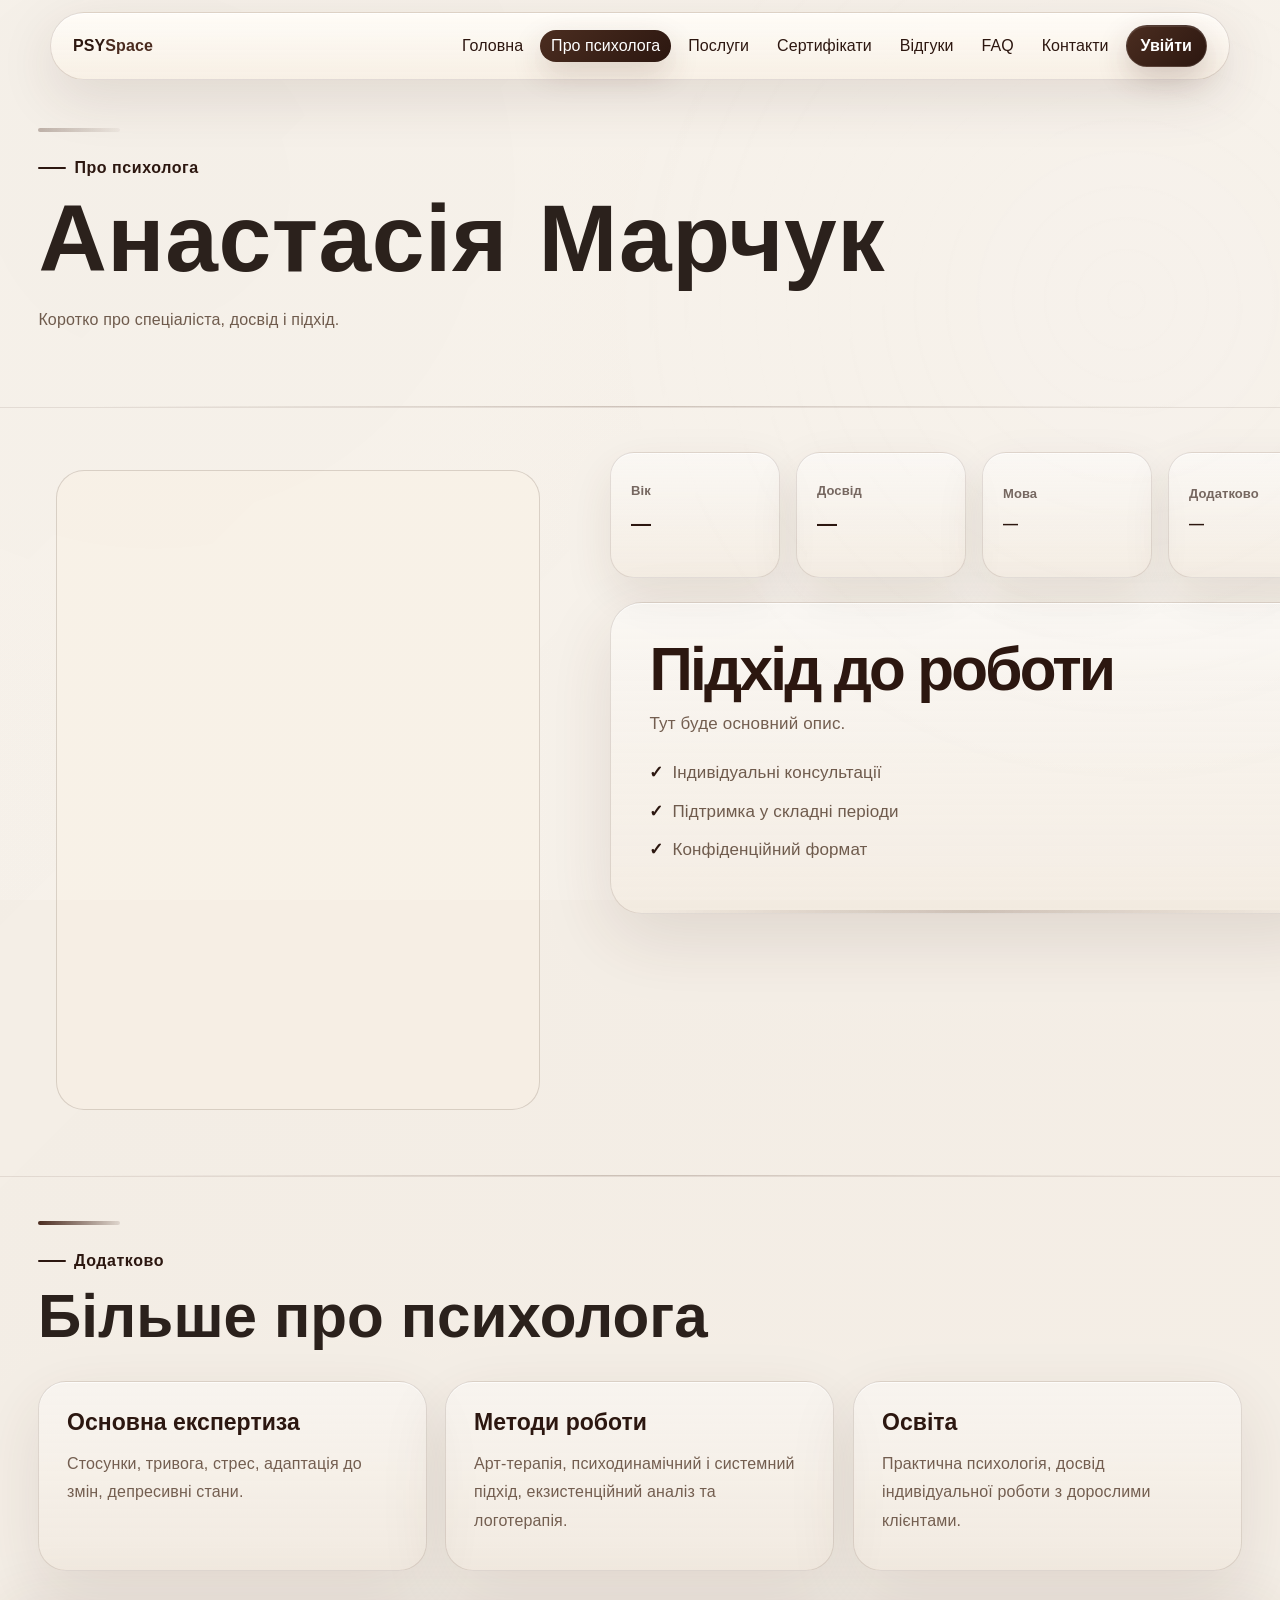
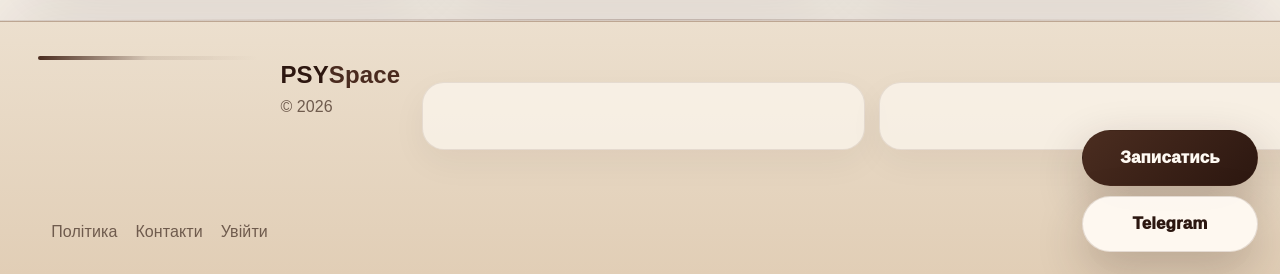
==== commit 4deb0e26: "Add files via upload" ====
--- a/about.html
+++ b/about.html
@@ -15,7 +15,7 @@
 <link rel="stylesheet" href="sticky-menu-contact-fix.css">
 <link rel="stylesheet" href="admin-footer-cta-fix.css">
 <link rel="stylesheet" href="admin-structure-footer-fix.css">
-<link rel="stylesheet" href="direct-structure-fix.css">
+<link rel="stylesheet" href="footer-client-session-fix.css">
 </head>
 <body class="public">
 
@@ -93,6 +93,6 @@
 <script src="sticky-menu-contact-fix.js"></script>
 <script src="admin-footer-cta-fix.js"></script>
 <script src="admin-structure-footer-fix.js"></script>
-<script src="direct-structure-fix.js"></script>
+<script src="footer-client-session-fix.js"></script>
 </body>
 </html>
--- a/footer-client-session-fix.css
+++ b/footer-client-session-fix.css
@@ -0,0 +1,436 @@
+
+/* =========================================================
+   FOOTER + CLIENT SESSION FIX
+   Точкова правка без переробки всього сайту.
+   ========================================================= */
+
+:root {
+  --fcs-brown: #2c1710;
+  --fcs-brown-2: #4b2d20;
+  --fcs-cream: #fffaf3;
+  --fcs-line: rgba(75, 45, 32, .13);
+}
+
+/* ---------- FOOTER CONTACTS: center + remove brown squares ---------- */
+.footer,
+.premium-footer {
+  position: relative !important;
+  z-index: 2 !important;
+  padding-bottom: calc(124px + env(safe-area-inset-bottom)) !important;
+}
+
+/* footer contacts centered in lower part */
+.footer-contacts,
+#footerContacts {
+  width: min(900px, calc(100vw - 360px)) !important;
+  max-width: 900px !important;
+  margin: 26px auto 0 !important;
+  display: grid !important;
+  grid-template-columns: repeat(2, minmax(260px, 1fr)) !important;
+  gap: 12px 14px !important;
+  justify-content: center !important;
+  align-items: stretch !important;
+}
+
+/* exact contact row */
+.footer-contacts a,
+#footerContacts a,
+.footer-contact-clean {
+  min-width: 0 !important;
+  min-height: 68px !important;
+  display: grid !important;
+  grid-template-columns: 44px minmax(0, 1fr) !important;
+  grid-template-rows: auto auto !important;
+  column-gap: 13px !important;
+  row-gap: 2px !important;
+  align-items: center !important;
+  padding: 11px 15px !important;
+  border-radius: 22px !important;
+  background: rgba(255, 250, 243, .66) !important;
+  border: 1px solid rgba(75, 45, 32, .10) !important;
+  box-shadow: 0 12px 34px rgba(44, 23, 16, .05) !important;
+  overflow: hidden !important;
+  text-decoration: none !important;
+}
+
+/* remove ALL strange squares/dots beside icons */
+.footer-contacts a::before,
+.footer-contacts a::after,
+.footer-contacts a *::before,
+.footer-contacts a *::after,
+#footerContacts a::before,
+#footerContacts a::after,
+#footerContacts a *::before,
+#footerContacts a *::after,
+.footer-contact-clean::before,
+.footer-contact-clean::after,
+.footer-contact-clean *::before,
+.footer-contact-clean *::after,
+.footer-contacts .dot,
+.footer-contacts .square,
+.footer-contacts .marker,
+.footer-contacts .contact-marker,
+.footer-contacts i,
+.footer-contacts em,
+#footerContacts .dot,
+#footerContacts .square,
+#footerContacts .marker,
+#footerContacts .contact-marker,
+#footerContacts i,
+#footerContacts em {
+  content: none !important;
+  display: none !important;
+}
+
+/* hide old stray children after JS normalizes */
+.footer-contacts a > *:not(.footer-social-icon):not(.footer-contact-label):not(.footer-contact-value),
+#footerContacts a > *:not(.footer-social-icon):not(.footer-contact-label):not(.footer-contact-value) {
+  display: none !important;
+}
+
+.footer-social-icon {
+  grid-column: 1 !important;
+  grid-row: 1 / 3 !important;
+  width: 42px !important;
+  height: 42px !important;
+  min-width: 42px !important;
+  border-radius: 14px !important;
+  display: inline-flex !important;
+  align-items: center !important;
+  justify-content: center !important;
+  justify-self: center !important;
+  align-self: center !important;
+  overflow: hidden !important;
+  color: #fff !important;
+  font-size: 0 !important;
+  line-height: 0 !important;
+}
+
+.footer-social-icon svg {
+  width: 23px !important;
+  height: 23px !important;
+  display: block !important;
+}
+
+.footer-social-icon.telegram { background: #2AABEE !important; }
+.footer-social-icon.facebook { background: #1877F2 !important; }
+.footer-social-icon.instagram {
+  background: radial-gradient(circle at 30% 110%, #feda75 0%, #fa7e1e 28%, #d62976 55%, #962fbf 76%, #4f5bd5 100%) !important;
+}
+.footer-social-icon.email,
+.footer-social-icon.phone,
+.footer-social-icon.site {
+  background: linear-gradient(135deg, #4b2d20, #2c1710) !important;
+}
+
+.footer-contact-label {
+  grid-column: 2 !important;
+  grid-row: 1 !important;
+  display: block !important;
+  font-size: 12px !important;
+  line-height: 1.08 !important;
+  font-weight: 850 !important;
+  color: rgba(44, 23, 16, .56) !important;
+  white-space: nowrap !important;
+  overflow: hidden !important;
+  text-overflow: ellipsis !important;
+}
+
+.footer-contact-value {
+  grid-column: 2 !important;
+  grid-row: 2 !important;
+  display: block !important;
+  font-size: 16px !important;
+  line-height: 1.15 !important;
+  font-weight: 950 !important;
+  color: var(--fcs-brown) !important;
+  white-space: nowrap !important;
+  overflow: hidden !important;
+  text-overflow: ellipsis !important;
+}
+
+/* footer bottom links stay bottom-left */
+.footer nav,
+.footer-links,
+.footer-bottom-links {
+  position: absolute !important;
+  left: clamp(22px, 4vw, 76px) !important;
+  bottom: calc(30px + env(safe-area-inset-bottom)) !important;
+  display: flex !important;
+  flex-wrap: wrap !important;
+  gap: 18px !important;
+  align-items: center !important;
+  justify-content: flex-start !important;
+  margin: 0 !important;
+  z-index: 3 !important;
+}
+
+/* ---------- ALWAYS VISIBLE BOOK/TELEGRAM BUTTONS ---------- */
+.fixed-bottom-cta,
+#fixedBottomCta,
+.fcs-fixed-cta {
+  position: fixed !important;
+  right: max(22px, env(safe-area-inset-right)) !important;
+  bottom: calc(22px + env(safe-area-inset-bottom)) !important;
+  z-index: 99999 !important;
+  display: flex !important;
+  flex-direction: column !important;
+  gap: 10px !important;
+  align-items: flex-end !important;
+  justify-content: flex-end !important;
+  pointer-events: none !important;
+  opacity: 1 !important;
+  visibility: visible !important;
+  transform: none !important;
+}
+
+.fixed-bottom-cta a,
+#fixedBottomCta a,
+.fcs-fixed-cta a {
+  pointer-events: auto !important;
+  min-width: 176px !important;
+  height: 56px !important;
+  padding: 0 24px !important;
+  border-radius: 999px !important;
+  display: inline-flex !important;
+  align-items: center !important;
+  justify-content: center !important;
+  text-decoration: none !important;
+  font-size: 17px !important;
+  font-weight: 950 !important;
+  line-height: 1 !important;
+  border: 1px solid rgba(75, 45, 32, .14) !important;
+  box-shadow: 0 18px 48px rgba(44, 23, 16, .24) !important;
+  transition: transform .24s ease, box-shadow .24s ease !important;
+}
+
+.fixed-bottom-cta a:hover,
+#fixedBottomCta a:hover,
+.fcs-fixed-cta a:hover {
+  transform: translateY(-2px) !important;
+}
+
+.fixed-bottom-cta .cta-book,
+#fixedBottomCta .cta-book,
+.fcs-fixed-cta .cta-book {
+  background: linear-gradient(135deg, #4b2d20, #2c1710) !important;
+  color: #fffaf3 !important;
+}
+
+.fixed-bottom-cta .cta-telegram,
+#fixedBottomCta .cta-telegram,
+.fcs-fixed-cta .cta-telegram {
+  background: rgba(255, 250, 243, .96) !important;
+  color: #2c1710 !important;
+}
+
+/* disable broken old floating containers, not our fcs-fixed-cta */
+.floating-actions,
+.float-actions,
+.sticky-actions,
+.sticky-cta,
+.quick-actions,
+.quick-contact,
+.fixed-cta,
+.fixed-buttons {
+  display: none !important;
+}
+
+/* ---------- CLIENT DASHBOARD ALIGNMENT ---------- */
+body.client main,
+body:has(.client-shell) main,
+body:has(.client-sidebar) main,
+body:has(#clientOverview) main {
+  padding-top: 116px !important;
+}
+
+/* client full area */
+.client-shell {
+  max-width: min(1360px, calc(100vw - 56px)) !important;
+  margin-left: auto !important;
+  margin-right: auto !important;
+  display: grid !important;
+  grid-template-columns: 240px minmax(0, 1fr) !important;
+  gap: 30px !important;
+  align-items: start !important;
+}
+
+/* left menu */
+.client-sidebar {
+  position: sticky !important;
+  top: 126px !important;
+  align-self: start !important;
+  margin-top: 0 !important;
+  padding: 18px !important;
+  border-radius: 30px !important;
+  max-height: calc(100vh - 150px) !important;
+  overflow-y: auto !important;
+}
+
+/* content alignment */
+.client-content {
+  min-width: 0 !important;
+  padding-top: 0 !important;
+}
+
+/* all client tabs start with clean left indent */
+.client-tab {
+  padding-left: 0 !important;
+  margin-left: 0 !important;
+}
+
+.client-tab h2,
+.client-content h2,
+.client-main h2,
+.profile-content h2,
+.dashboard-content h2 {
+  margin: 0 0 22px !important;
+  padding-left: 0 !important;
+  text-align: left !important;
+  transform: none !important;
+}
+
+/* overview title no overflow to left */
+#clientOverview h2,
+#clientAppointments h2,
+#clientSettings h2,
+#clientReview h2 {
+  margin-left: 0 !important;
+  padding-left: 0 !important;
+}
+
+/* cards in overview */
+#clientMainCards.cards,
+.client-overview,
+.overview-grid,
+.client-dashboard-grid {
+  display: grid !important;
+  grid-template-columns: repeat(3, minmax(0, 1fr)) !important;
+  gap: 18px !important;
+  align-items: stretch !important;
+}
+
+#clientMainCards .info-card,
+.client-overview .info-card,
+.overview-grid .info-card,
+.client-dashboard-grid .info-card {
+  min-height: 190px !important;
+  display: flex !important;
+  flex-direction: column !important;
+  align-items: flex-start !important;
+  justify-content: center !important;
+  text-align: left !important;
+  padding: 30px !important;
+}
+
+#clientMainCards .info-card h3,
+#clientMainCards .info-card p,
+.client-overview .info-card h3,
+.client-overview .info-card p {
+  text-align: left !important;
+  margin-left: 0 !important;
+}
+
+/* buttons inside cards equal baseline */
+.client-main-action,
+.info-card .client-main-action,
+.info-card .actions {
+  margin-top: 18px !important;
+  display: flex !important;
+  align-items: center !important;
+  justify-content: flex-start !important;
+  gap: 12px !important;
+}
+
+.client-main-action .btn,
+.client-main-action .small-btn,
+.info-card .btn,
+.info-card .small-btn {
+  min-height: 46px !important;
+  display: inline-flex !important;
+  align-items: center !important;
+  justify-content: center !important;
+  padding: 0 20px !important;
+  line-height: 1 !important;
+}
+
+/* file input style */
+input[type="file"] {
+  width: 100% !important;
+  min-height: 56px !important;
+  padding: 8px 12px !important;
+  border-radius: 18px !important;
+  border: 1px solid rgba(75,45,32,.14) !important;
+  background: rgba(255,250,243,.74) !important;
+  color: rgba(44,23,16,.72) !important;
+  font-weight: 800 !important;
+}
+
+input[type="file"]::file-selector-button {
+  min-height: 40px !important;
+  margin-right: 14px !important;
+  padding: 0 18px !important;
+  border: 0 !important;
+  border-radius: 999px !important;
+  background: linear-gradient(135deg, #4b2d20, #2c1710) !important;
+  color: #fffaf3 !important;
+  font-weight: 900 !important;
+  cursor: pointer !important;
+}
+
+/* Mobile */
+@media (max-width: 980px) {
+  .footer-contacts,
+  #footerContacts {
+    width: min(760px, calc(100vw - 32px)) !important;
+    grid-template-columns: 1fr !important;
+  }
+
+  .client-shell {
+    grid-template-columns: 1fr !important;
+    max-width: calc(100vw - 32px) !important;
+  }
+
+  .client-sidebar {
+    position: relative !important;
+    top: auto !important;
+    max-height: none !important;
+  }
+
+  #clientMainCards.cards,
+  .client-overview,
+  .overview-grid,
+  .client-dashboard-grid {
+    grid-template-columns: 1fr !important;
+  }
+}
+
+@media (max-width: 760px) {
+  .fixed-bottom-cta,
+  #fixedBottomCta,
+  .fcs-fixed-cta {
+    right: 14px !important;
+    bottom: calc(16px + env(safe-area-inset-bottom)) !important;
+    gap: 8px !important;
+  }
+
+  .fixed-bottom-cta a,
+  #fixedBottomCta a,
+  .fcs-fixed-cta a {
+    min-width: 148px !important;
+    height: 52px !important;
+    font-size: 16px !important;
+  }
+
+  .footer,
+  .premium-footer {
+    padding-bottom: calc(152px + env(safe-area-inset-bottom)) !important;
+  }
+
+  .footer nav,
+  .footer-links,
+  .footer-bottom-links {
+    position: static !important;
+    margin-top: 22px !important;
+  }
+}
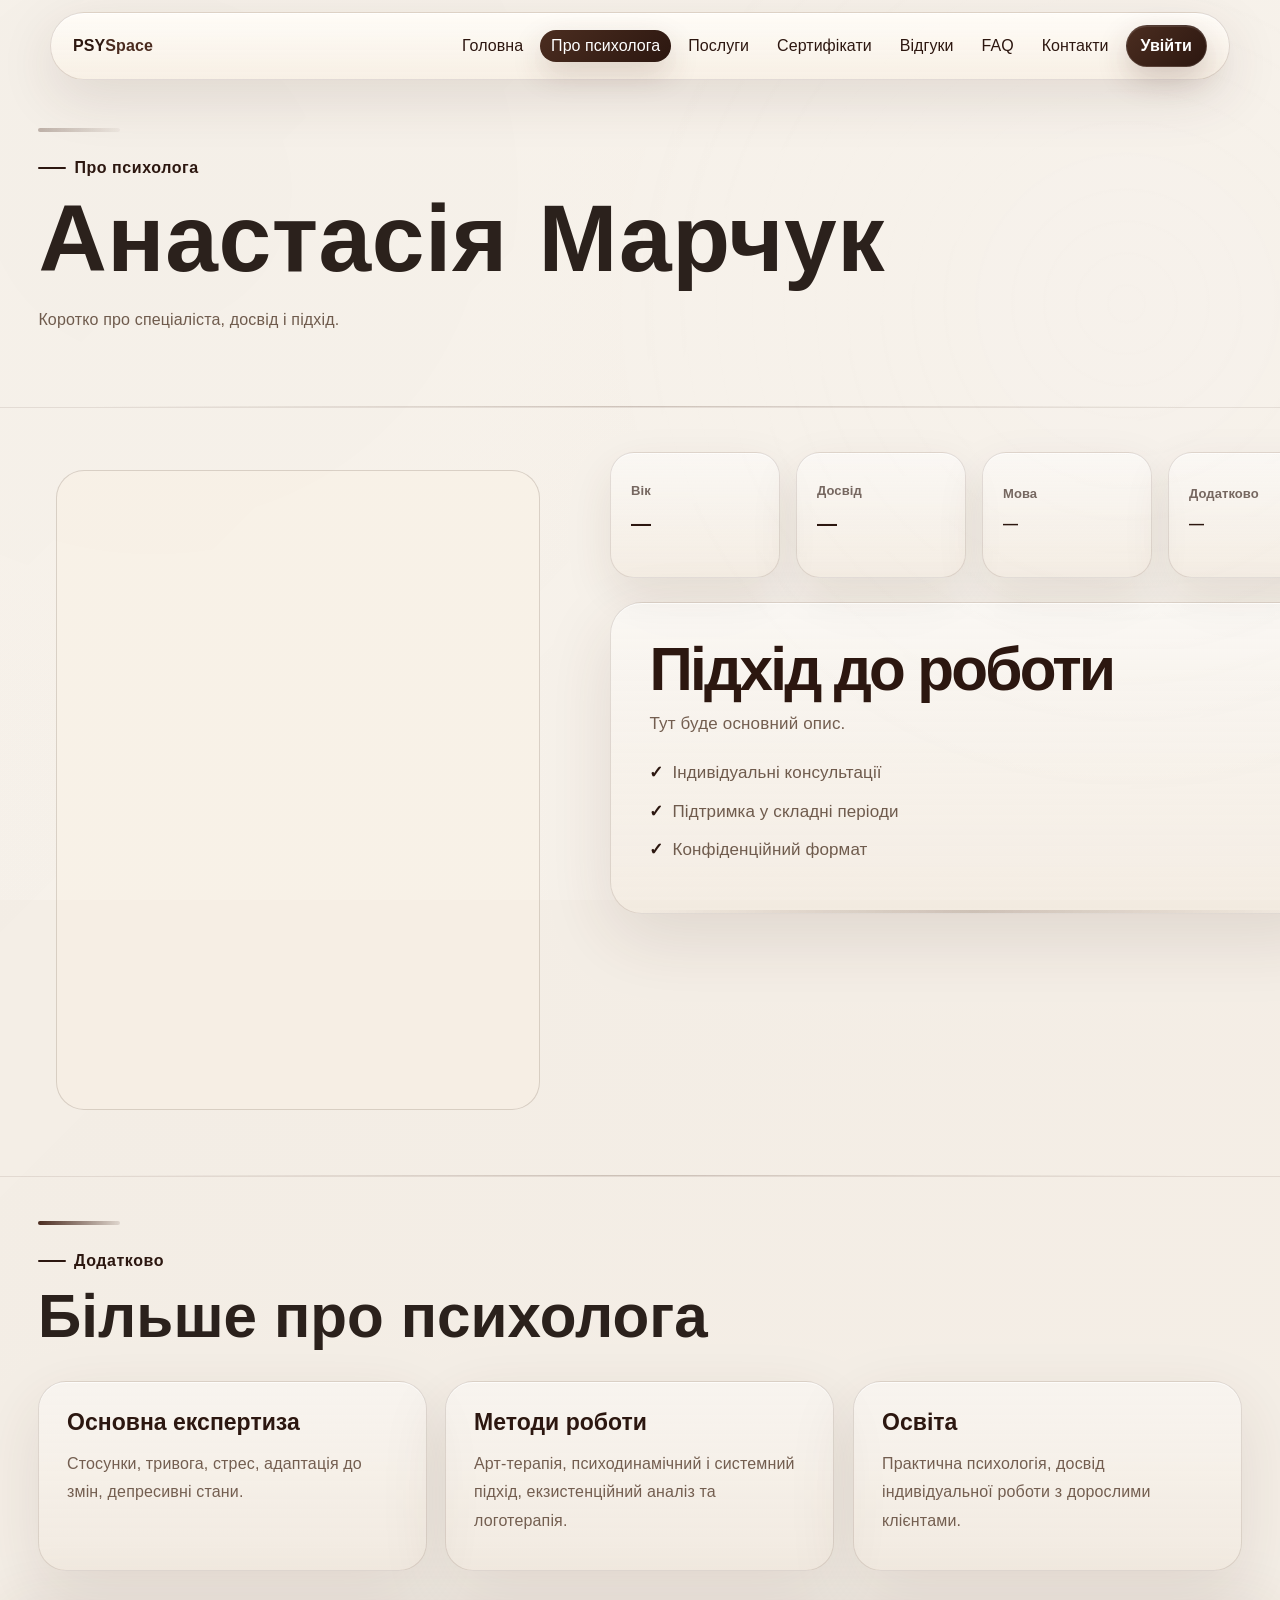
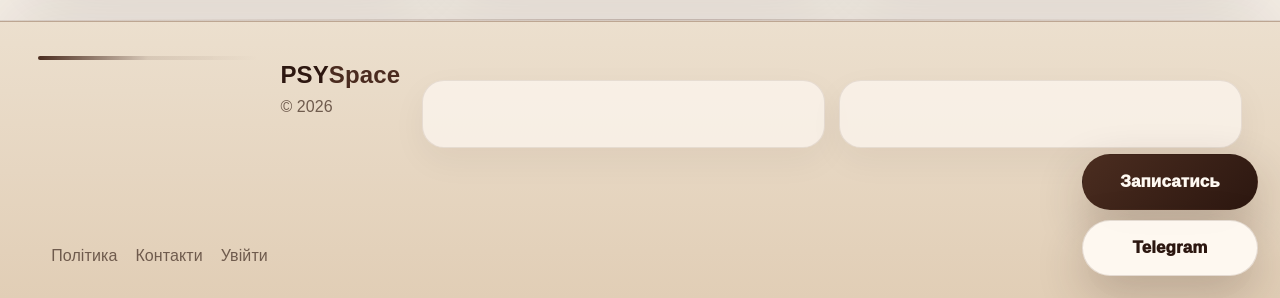
==== commit fb71564d: "Add files via upload" ====
--- a/about.html
+++ b/about.html
@@ -15,7 +15,7 @@
 <link rel="stylesheet" href="sticky-menu-contact-fix.css">
 <link rel="stylesheet" href="admin-footer-cta-fix.css">
 <link rel="stylesheet" href="admin-structure-footer-fix.css">
-<link rel="stylesheet" href="footer-client-session-fix.css">
+<link rel="stylesheet" href="fixed-footer-session-v2.css">
 </head>
 <body class="public">
 
@@ -93,6 +93,6 @@
 <script src="sticky-menu-contact-fix.js"></script>
 <script src="admin-footer-cta-fix.js"></script>
 <script src="admin-structure-footer-fix.js"></script>
-<script src="footer-client-session-fix.js"></script>
+<script src="fixed-footer-session-v2.js"></script>
 </body>
 </html>
--- a/fixed-footer-session-v2.css
+++ b/fixed-footer-session-v2.css
@@ -0,0 +1,364 @@
+
+/* =========================================================
+   FIXED FOOTER + CLIENT SESSION V2
+   Точкова правка: footer, fixed CTA, клієнтська сесія.
+   ========================================================= */
+
+:root{
+  --psy-brown:#2c1710;
+  --psy-brown2:#4b2d20;
+  --psy-cream:#fffaf3;
+}
+
+/* === FOOTER CONTACTS === */
+.footer,
+.premium-footer{
+  position:relative !important;
+  overflow:visible !important;
+  padding-bottom:calc(150px + env(safe-area-inset-bottom)) !important;
+}
+
+/* блок контактів рівно по центру футера */
+.footer-contacts,
+#footerContacts{
+  width:min(820px, calc(100vw - 420px)) !important;
+  max-width:820px !important;
+  margin:24px auto 0 !important;
+  display:grid !important;
+  grid-template-columns:repeat(2, minmax(250px, 1fr)) !important;
+  gap:12px 14px !important;
+  justify-content:center !important;
+  align-items:stretch !important;
+}
+
+/* рядок контакту */
+.footer-contacts a,
+#footerContacts a{
+  position:relative !important;
+  min-width:0 !important;
+  min-height:68px !important;
+  display:grid !important;
+  grid-template-columns:44px minmax(0, 1fr) !important;
+  grid-template-rows:auto auto !important;
+  column-gap:13px !important;
+  row-gap:2px !important;
+  align-items:center !important;
+  padding:11px 15px !important;
+  border-radius:22px !important;
+  background:rgba(255,250,243,.68) !important;
+  border:1px solid rgba(75,45,32,.10) !important;
+  box-shadow:0 12px 34px rgba(44,23,16,.05) !important;
+  overflow:hidden !important;
+  text-decoration:none !important;
+}
+
+/* прибрати коричневі квадрати / маркери */
+.footer-contacts a::before,
+.footer-contacts a::after,
+.footer-contacts a *::before,
+.footer-contacts a *::after,
+#footerContacts a::before,
+#footerContacts a::after,
+#footerContacts a *::before,
+#footerContacts a *::after,
+.footer-contacts .dot,
+.footer-contacts .square,
+.footer-contacts .marker,
+.footer-contacts .contact-marker,
+.footer-contacts i,
+.footer-contacts em,
+#footerContacts .dot,
+#footerContacts .square,
+#footerContacts .marker,
+#footerContacts .contact-marker,
+#footerContacts i,
+#footerContacts em{
+  content:none !important;
+  display:none !important;
+}
+
+/* все зайве всередині контактів ховаємо після JS-нормалізації */
+.footer-contacts a > *:not(.f2-icon):not(.f2-label):not(.f2-value),
+#footerContacts a > *:not(.f2-icon):not(.f2-label):not(.f2-value){
+  display:none !important;
+}
+
+.f2-icon{
+  grid-column:1 !important;
+  grid-row:1/3 !important;
+  width:42px !important;
+  height:42px !important;
+  min-width:42px !important;
+  border-radius:14px !important;
+  display:inline-flex !important;
+  align-items:center !important;
+  justify-content:center !important;
+  justify-self:center !important;
+  align-self:center !important;
+  color:#fff !important;
+  font-size:0 !important;
+  line-height:0 !important;
+  overflow:hidden !important;
+}
+
+.f2-icon svg{
+  width:23px !important;
+  height:23px !important;
+  display:block !important;
+}
+
+.f2-icon.telegram{background:#2AABEE !important;}
+.f2-icon.facebook{background:#1877F2 !important;}
+.f2-icon.instagram{
+  background:radial-gradient(circle at 30% 110%,#feda75 0%,#fa7e1e 28%,#d62976 55%,#962fbf 76%,#4f5bd5 100%) !important;
+}
+.f2-icon.email,
+.f2-icon.phone,
+.f2-icon.site{
+  background:linear-gradient(135deg,#4b2d20,#2c1710) !important;
+}
+
+.f2-label{
+  grid-column:2 !important;
+  grid-row:1 !important;
+  display:block !important;
+  font-size:12px !important;
+  line-height:1.08 !important;
+  font-weight:850 !important;
+  color:rgba(44,23,16,.56) !important;
+  white-space:nowrap !important;
+  overflow:hidden !important;
+  text-overflow:ellipsis !important;
+}
+
+.f2-value{
+  grid-column:2 !important;
+  grid-row:2 !important;
+  display:block !important;
+  font-size:16px !important;
+  line-height:1.15 !important;
+  font-weight:950 !important;
+  color:var(--psy-brown) !important;
+  white-space:nowrap !important;
+  overflow:hidden !important;
+  text-overflow:ellipsis !important;
+}
+
+/* нижні footer-посилання внизу */
+.footer nav,
+.footer-links,
+.footer-bottom-links{
+  position:absolute !important;
+  left:clamp(22px,4vw,76px) !important;
+  bottom:calc(30px + env(safe-area-inset-bottom)) !important;
+  display:flex !important;
+  flex-wrap:wrap !important;
+  gap:18px !important;
+  align-items:center !important;
+  margin:0 !important;
+  z-index:3 !important;
+}
+
+/* === FIXED BUTTONS === */
+/* ці кнопки ЗАВЖДИ на екрані, а не внизу сторінки */
+.f2-fixed-cta{
+  position:fixed !important;
+  right:max(22px, env(safe-area-inset-right)) !important;
+  bottom:calc(22px + env(safe-area-inset-bottom)) !important;
+  z-index:2147483000 !important;
+  display:flex !important;
+  flex-direction:column !important;
+  gap:10px !important;
+  align-items:flex-end !important;
+  pointer-events:none !important;
+  opacity:1 !important;
+  visibility:visible !important;
+  transform:none !important;
+}
+
+.f2-fixed-cta a{
+  pointer-events:auto !important;
+  min-width:176px !important;
+  height:56px !important;
+  padding:0 24px !important;
+  border-radius:999px !important;
+  display:inline-flex !important;
+  align-items:center !important;
+  justify-content:center !important;
+  text-decoration:none !important;
+  font-size:17px !important;
+  font-weight:950 !important;
+  line-height:1 !important;
+  border:1px solid rgba(75,45,32,.14) !important;
+  box-shadow:0 18px 48px rgba(44,23,16,.24) !important;
+  transition:transform .24s ease, box-shadow .24s ease !important;
+}
+
+.f2-fixed-cta a:hover{
+  transform:translateY(-2px) !important;
+}
+
+.f2-fixed-cta .f2-book{
+  background:linear-gradient(135deg,#4b2d20,#2c1710) !important;
+  color:#fffaf3 !important;
+}
+
+.f2-fixed-cta .f2-telegram{
+  background:rgba(255,250,243,.96) !important;
+  color:#2c1710 !important;
+}
+
+/* старі зламані floating-блоки прибираємо */
+.floating-actions,
+.float-actions,
+.sticky-actions,
+.sticky-cta,
+.quick-actions,
+.quick-contact,
+.fixed-cta,
+.fixed-buttons,
+.fixed-bottom-cta:not(.f2-fixed-cta),
+#fixedBottomCta:not(.f2-fixed-cta){
+  display:none !important;
+}
+
+/* === CLIENT DASHBOARD ALIGNMENT === */
+body.client main,
+body:has(.client-shell) main,
+body:has(.client-sidebar) main,
+body:has(#clientOverview) main{
+  padding-top:116px !important;
+}
+
+.client-shell{
+  max-width:min(1360px, calc(100vw - 56px)) !important;
+  margin-left:auto !important;
+  margin-right:auto !important;
+  display:grid !important;
+  grid-template-columns:240px minmax(0,1fr) !important;
+  gap:30px !important;
+  align-items:start !important;
+}
+
+.client-sidebar{
+  position:sticky !important;
+  top:126px !important;
+  align-self:start !important;
+  margin-top:0 !important;
+  padding:18px !important;
+  border-radius:30px !important;
+  max-height:calc(100vh - 150px) !important;
+  overflow-y:auto !important;
+}
+
+.client-content{
+  min-width:0 !important;
+  padding-top:0 !important;
+}
+
+.client-tab,
+.client-tab.active{
+  padding-left:0 !important;
+  margin-left:0 !important;
+}
+
+.client-tab h2,
+.client-content h2,
+.client-main h2,
+.profile-content h2,
+.dashboard-content h2,
+#clientOverview h2,
+#clientAppointments h2,
+#clientSettings h2,
+#clientReview h2{
+  margin:0 0 22px !important;
+  padding-left:0 !important;
+  text-align:left !important;
+  transform:none !important;
+}
+
+#clientMainCards.cards,
+.client-overview,
+.overview-grid,
+.client-dashboard-grid{
+  display:grid !important;
+  grid-template-columns:repeat(3,minmax(0,1fr)) !important;
+  gap:18px !important;
+  align-items:stretch !important;
+}
+
+#clientMainCards .info-card,
+.client-overview .info-card,
+.overview-grid .info-card,
+.client-dashboard-grid .info-card{
+  min-height:190px !important;
+  display:flex !important;
+  flex-direction:column !important;
+  align-items:flex-start !important;
+  justify-content:center !important;
+  text-align:left !important;
+  padding:30px !important;
+}
+
+.client-main-action,
+.info-card .client-main-action,
+.info-card .actions{
+  margin-top:18px !important;
+  display:flex !important;
+  align-items:center !important;
+  justify-content:flex-start !important;
+  gap:12px !important;
+}
+
+/* mobile */
+@media(max-width:980px){
+  .footer-contacts,
+  #footerContacts{
+    width:min(760px, calc(100vw - 32px)) !important;
+    grid-template-columns:1fr !important;
+  }
+
+  .client-shell{
+    grid-template-columns:1fr !important;
+    max-width:calc(100vw - 32px) !important;
+  }
+
+  .client-sidebar{
+    position:relative !important;
+    top:auto !important;
+    max-height:none !important;
+  }
+
+  #clientMainCards.cards,
+  .client-overview,
+  .overview-grid,
+  .client-dashboard-grid{
+    grid-template-columns:1fr !important;
+  }
+}
+
+@media(max-width:760px){
+  .f2-fixed-cta{
+    right:14px !important;
+    bottom:calc(16px + env(safe-area-inset-bottom)) !important;
+    gap:8px !important;
+  }
+
+  .f2-fixed-cta a{
+    min-width:148px !important;
+    height:52px !important;
+    font-size:16px !important;
+  }
+
+  .footer,
+  .premium-footer{
+    padding-bottom:calc(152px + env(safe-area-inset-bottom)) !important;
+  }
+
+  .footer nav,
+  .footer-links,
+  .footer-bottom-links{
+    position:static !important;
+    margin-top:22px !important;
+  }
+}
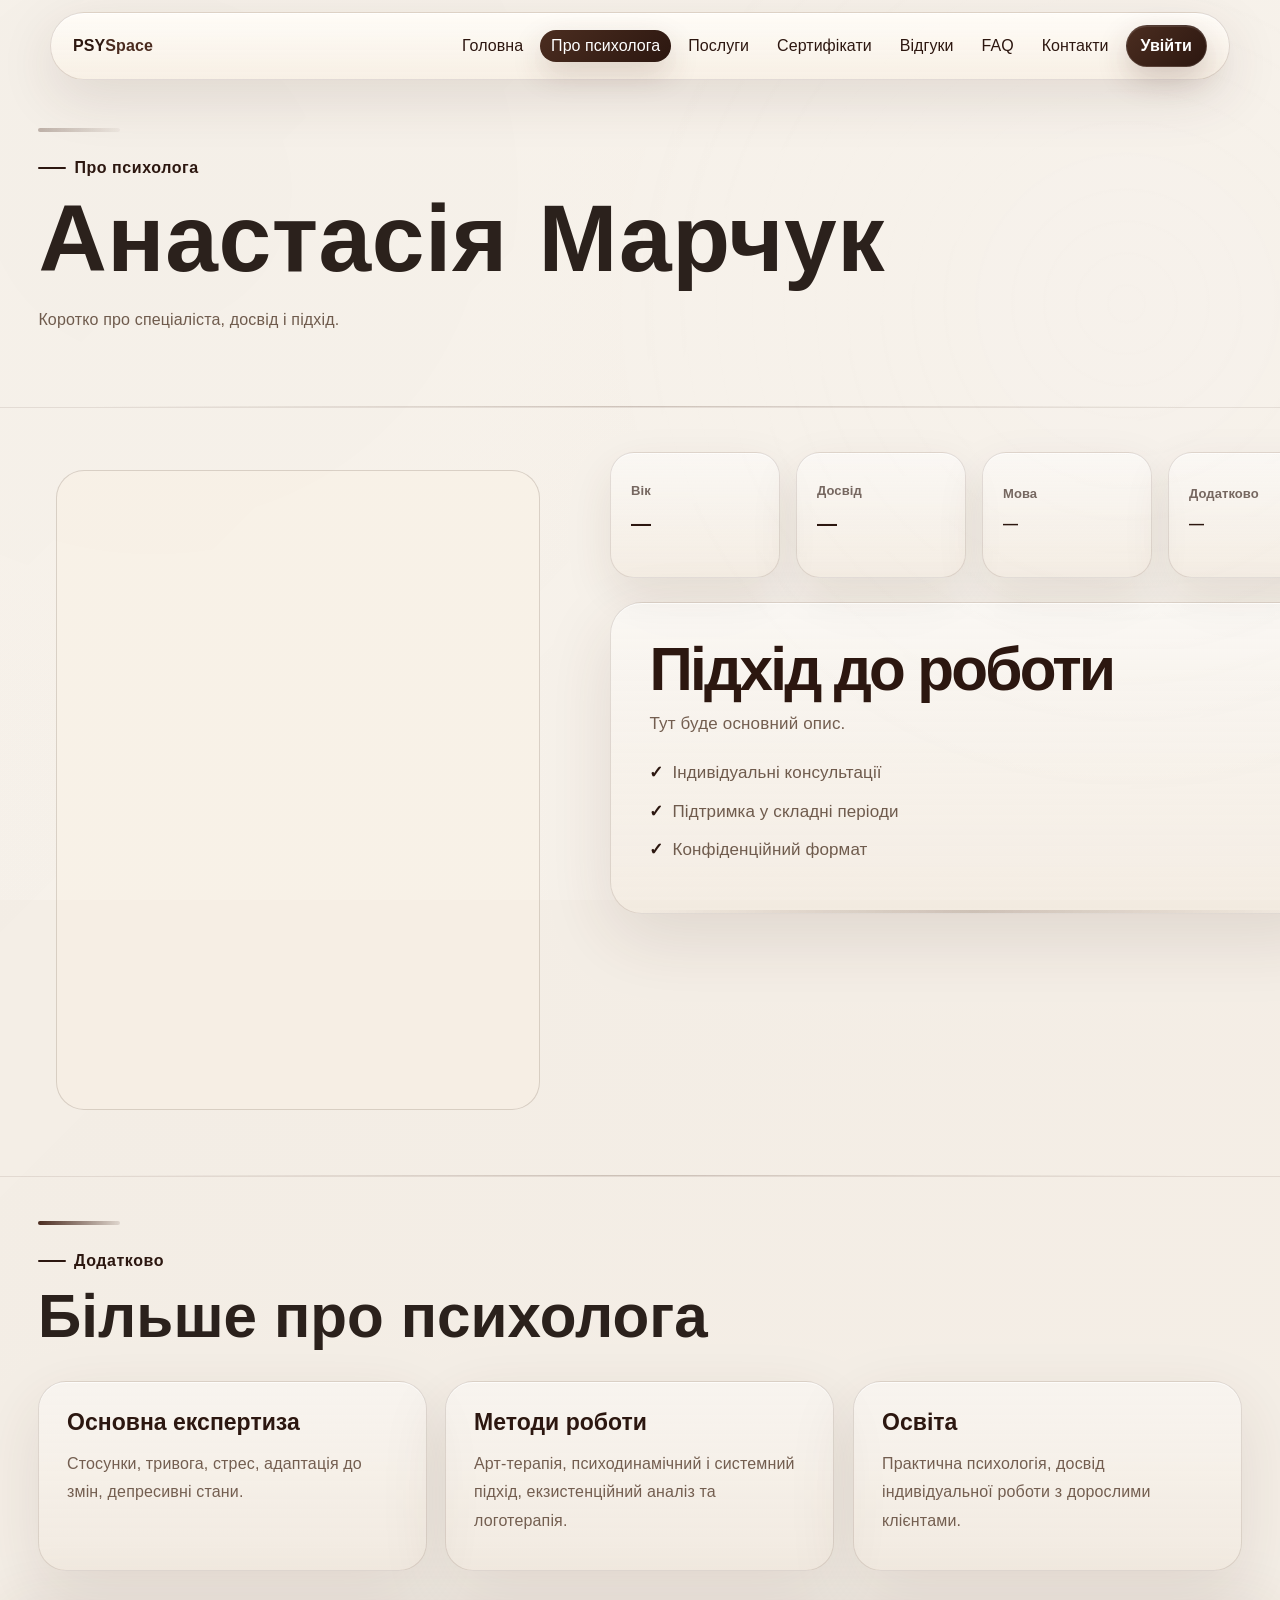
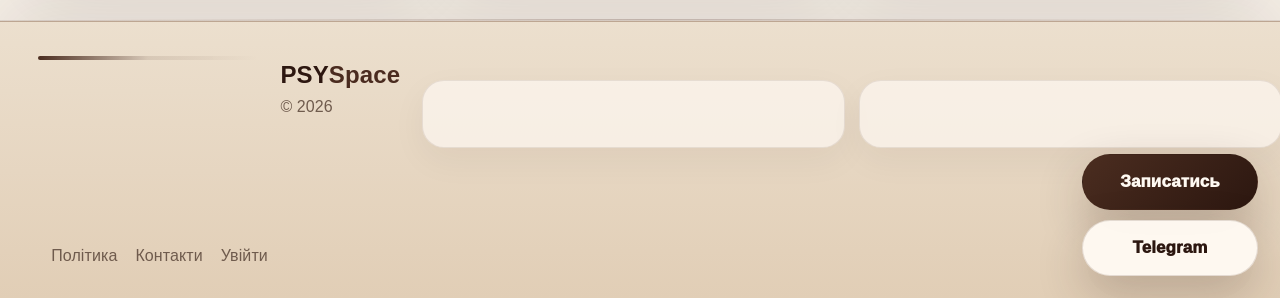
==== commit faf2f600: "Add files via upload" ====
--- a/about.html
+++ b/about.html
@@ -15,7 +15,7 @@
 <link rel="stylesheet" href="sticky-menu-contact-fix.css">
 <link rel="stylesheet" href="admin-footer-cta-fix.css">
 <link rel="stylesheet" href="admin-structure-footer-fix.css">
-<link rel="stylesheet" href="fixed-footer-session-v2.css">
+<link rel="stylesheet" href="footer-session-guarded.css">
 </head>
 <body class="public">
 
@@ -93,6 +93,6 @@
 <script src="sticky-menu-contact-fix.js"></script>
 <script src="admin-footer-cta-fix.js"></script>
 <script src="admin-structure-footer-fix.js"></script>
-<script src="fixed-footer-session-v2.js"></script>
+<script src="footer-session-guarded.js"></script>
 </body>
 </html>
--- a/footer-session-guarded.css
+++ b/footer-session-guarded.css
@@ -0,0 +1,346 @@
+
+/* =========================================================
+   FOOTER SESSION GUARDED
+   Last loaded visual guard for footer, CTA, client dashboard.
+   ========================================================= */
+
+:root{
+  --g-brown:#2c1710;
+  --g-brown2:#4b2d20;
+  --g-cream:#fffaf3;
+}
+
+/* FOOTER CENTER */
+.footer,
+.premium-footer{
+  position:relative !important;
+  overflow:visible !important;
+  padding-bottom:calc(150px + env(safe-area-inset-bottom)) !important;
+}
+
+.footer-contacts,
+#footerContacts{
+  width:min(860px, calc(100vw - 380px)) !important;
+  max-width:860px !important;
+  margin:24px auto 0 !important;
+  display:grid !important;
+  grid-template-columns:repeat(2, minmax(260px, 1fr)) !important;
+  gap:12px 14px !important;
+  justify-content:center !important;
+  align-items:stretch !important;
+}
+
+.footer-contacts a,
+#footerContacts a,
+.guard-footer-contact{
+  position:relative !important;
+  min-width:0 !important;
+  min-height:68px !important;
+  display:grid !important;
+  grid-template-columns:44px minmax(0,1fr) !important;
+  grid-template-rows:auto auto !important;
+  column-gap:13px !important;
+  row-gap:2px !important;
+  align-items:center !important;
+  padding:11px 15px !important;
+  border-radius:22px !important;
+  background:rgba(255,250,243,.68) !important;
+  border:1px solid rgba(75,45,32,.10) !important;
+  box-shadow:0 12px 34px rgba(44,23,16,.05) !important;
+  overflow:hidden !important;
+  text-decoration:none !important;
+}
+
+/* kill brown squares / old pseudo markers */
+.footer-contacts a::before,
+.footer-contacts a::after,
+.footer-contacts a *::before,
+.footer-contacts a *::after,
+#footerContacts a::before,
+#footerContacts a::after,
+#footerContacts a *::before,
+#footerContacts a *::after,
+.guard-footer-contact::before,
+.guard-footer-contact::after,
+.guard-footer-contact *::before,
+.guard-footer-contact *::after,
+.footer-contacts .dot,
+.footer-contacts .square,
+.footer-contacts .marker,
+.footer-contacts .contact-marker,
+.footer-contacts i,
+.footer-contacts em,
+#footerContacts .dot,
+#footerContacts .square,
+#footerContacts .marker,
+#footerContacts .contact-marker,
+#footerContacts i,
+#footerContacts em{
+  content:none !important;
+  display:none !important;
+}
+
+.footer-contacts a > *:not(.guard-icon):not(.guard-label):not(.guard-value),
+#footerContacts a > *:not(.guard-icon):not(.guard-label):not(.guard-value){
+  display:none !important;
+}
+
+.guard-icon{
+  grid-column:1 !important;
+  grid-row:1/3 !important;
+  width:42px !important;
+  height:42px !important;
+  min-width:42px !important;
+  border-radius:14px !important;
+  display:inline-flex !important;
+  align-items:center !important;
+  justify-content:center !important;
+  justify-self:center !important;
+  align-self:center !important;
+  color:#fff !important;
+  font-size:0 !important;
+  line-height:0 !important;
+  overflow:hidden !important;
+}
+
+.guard-icon svg{
+  width:23px !important;
+  height:23px !important;
+  display:block !important;
+}
+
+.guard-icon.telegram{background:#2AABEE !important;}
+.guard-icon.facebook{background:#1877F2 !important;}
+.guard-icon.instagram{background:radial-gradient(circle at 30% 110%,#feda75 0%,#fa7e1e 28%,#d62976 55%,#962fbf 76%,#4f5bd5 100%) !important;}
+.guard-icon.email,.guard-icon.phone,.guard-icon.site{background:linear-gradient(135deg,#4b2d20,#2c1710) !important;}
+
+.guard-label{
+  grid-column:2 !important;
+  grid-row:1 !important;
+  display:block !important;
+  font-size:12px !important;
+  line-height:1.08 !important;
+  font-weight:850 !important;
+  color:rgba(44,23,16,.56) !important;
+  white-space:nowrap !important;
+  overflow:hidden !important;
+  text-overflow:ellipsis !important;
+}
+
+.guard-value{
+  grid-column:2 !important;
+  grid-row:2 !important;
+  display:block !important;
+  font-size:16px !important;
+  line-height:1.15 !important;
+  font-weight:950 !important;
+  color:var(--g-brown) !important;
+  white-space:nowrap !important;
+  overflow:hidden !important;
+  text-overflow:ellipsis !important;
+}
+
+/* bottom links */
+.footer nav,
+.footer-links,
+.footer-bottom-links{
+  position:absolute !important;
+  left:clamp(22px,4vw,76px) !important;
+  bottom:calc(30px + env(safe-area-inset-bottom)) !important;
+  display:flex !important;
+  flex-wrap:wrap !important;
+  gap:18px !important;
+  align-items:center !important;
+  margin:0 !important;
+  z-index:3 !important;
+}
+
+/* REAL FIXED CTA - always in viewport */
+#guardFixedCta.guard-fixed-cta{
+  position:fixed !important;
+  right:max(22px, env(safe-area-inset-right)) !important;
+  bottom:calc(22px + env(safe-area-inset-bottom)) !important;
+  z-index:2147483647 !important;
+  display:flex !important;
+  flex-direction:column !important;
+  gap:10px !important;
+  align-items:flex-end !important;
+  justify-content:flex-end !important;
+  pointer-events:none !important;
+  opacity:1 !important;
+  visibility:visible !important;
+  transform:none !important;
+}
+
+#guardFixedCta.guard-fixed-cta a{
+  pointer-events:auto !important;
+  min-width:176px !important;
+  height:56px !important;
+  padding:0 24px !important;
+  border-radius:999px !important;
+  display:inline-flex !important;
+  align-items:center !important;
+  justify-content:center !important;
+  text-decoration:none !important;
+  font-size:17px !important;
+  font-weight:950 !important;
+  line-height:1 !important;
+  border:1px solid rgba(75,45,32,.14) !important;
+  box-shadow:0 18px 48px rgba(44,23,16,.24) !important;
+}
+
+#guardFixedCta .guard-book{
+  background:linear-gradient(135deg,#4b2d20,#2c1710) !important;
+  color:#fffaf3 !important;
+}
+
+#guardFixedCta .guard-telegram{
+  background:rgba(255,250,243,.96) !important;
+  color:#2c1710 !important;
+}
+
+/* remove only old broken floating variants */
+.floating-actions,
+.float-actions,
+.sticky-actions,
+.sticky-cta,
+.quick-actions,
+.quick-contact,
+.fixed-cta,
+.fixed-buttons,
+.fixed-bottom-cta:not(#guardFixedCta),
+#fixedBottomCta:not(#guardFixedCta),
+.f2-fixed-cta:not(#guardFixedCta){
+  display:none !important;
+}
+
+/* CLIENT DASHBOARD ALIGN */
+body.client main,
+body:has(.client-shell) main,
+body:has(.client-sidebar) main,
+body:has(#clientOverview) main{
+  padding-top:116px !important;
+}
+
+.client-shell{
+  max-width:min(1360px, calc(100vw - 56px)) !important;
+  margin-left:auto !important;
+  margin-right:auto !important;
+  display:grid !important;
+  grid-template-columns:240px minmax(0,1fr) !important;
+  gap:30px !important;
+  align-items:start !important;
+}
+
+.client-sidebar{
+  position:sticky !important;
+  top:126px !important;
+  align-self:start !important;
+  margin-top:0 !important;
+  padding:18px !important;
+  border-radius:30px !important;
+  max-height:calc(100vh - 150px) !important;
+  overflow-y:auto !important;
+}
+
+.client-content{
+  min-width:0 !important;
+  padding-top:0 !important;
+}
+
+.client-tab,
+.client-tab.active{
+  padding-left:0 !important;
+  margin-left:0 !important;
+}
+
+.client-tab h2,
+.client-content h2,
+.client-main h2,
+.profile-content h2,
+.dashboard-content h2,
+#clientOverview h2,
+#clientAppointments h2,
+#clientSettings h2,
+#clientReview h2{
+  margin:0 0 22px !important;
+  padding-left:0 !important;
+  text-align:left !important;
+  transform:none !important;
+}
+
+#clientMainCards.cards,
+.client-overview,
+.overview-grid,
+.client-dashboard-grid{
+  display:grid !important;
+  grid-template-columns:repeat(3,minmax(0,1fr)) !important;
+  gap:18px !important;
+  align-items:stretch !important;
+}
+
+#clientMainCards .info-card,
+.client-overview .info-card,
+.overview-grid .info-card,
+.client-dashboard-grid .info-card{
+  min-height:190px !important;
+  display:flex !important;
+  flex-direction:column !important;
+  align-items:flex-start !important;
+  justify-content:center !important;
+  text-align:left !important;
+  padding:30px !important;
+}
+
+/* mobile */
+@media(max-width:980px){
+  .footer-contacts,
+  #footerContacts{
+    width:min(760px, calc(100vw - 32px)) !important;
+    grid-template-columns:1fr !important;
+  }
+
+  .client-shell{
+    grid-template-columns:1fr !important;
+    max-width:calc(100vw - 32px) !important;
+  }
+
+  .client-sidebar{
+    position:relative !important;
+    top:auto !important;
+    max-height:none !important;
+  }
+
+  #clientMainCards.cards,
+  .client-overview,
+  .overview-grid,
+  .client-dashboard-grid{
+    grid-template-columns:1fr !important;
+  }
+}
+
+@media(max-width:760px){
+  #guardFixedCta.guard-fixed-cta{
+    right:14px !important;
+    bottom:calc(16px + env(safe-area-inset-bottom)) !important;
+    gap:8px !important;
+  }
+
+  #guardFixedCta.guard-fixed-cta a{
+    min-width:148px !important;
+    height:52px !important;
+    font-size:16px !important;
+  }
+
+  .footer,
+  .premium-footer{
+    padding-bottom:calc(152px + env(safe-area-inset-bottom)) !important;
+  }
+
+  .footer nav,
+  .footer-links,
+  .footer-bottom-links{
+    position:static !important;
+    margin-top:22px !important;
+  }
+}
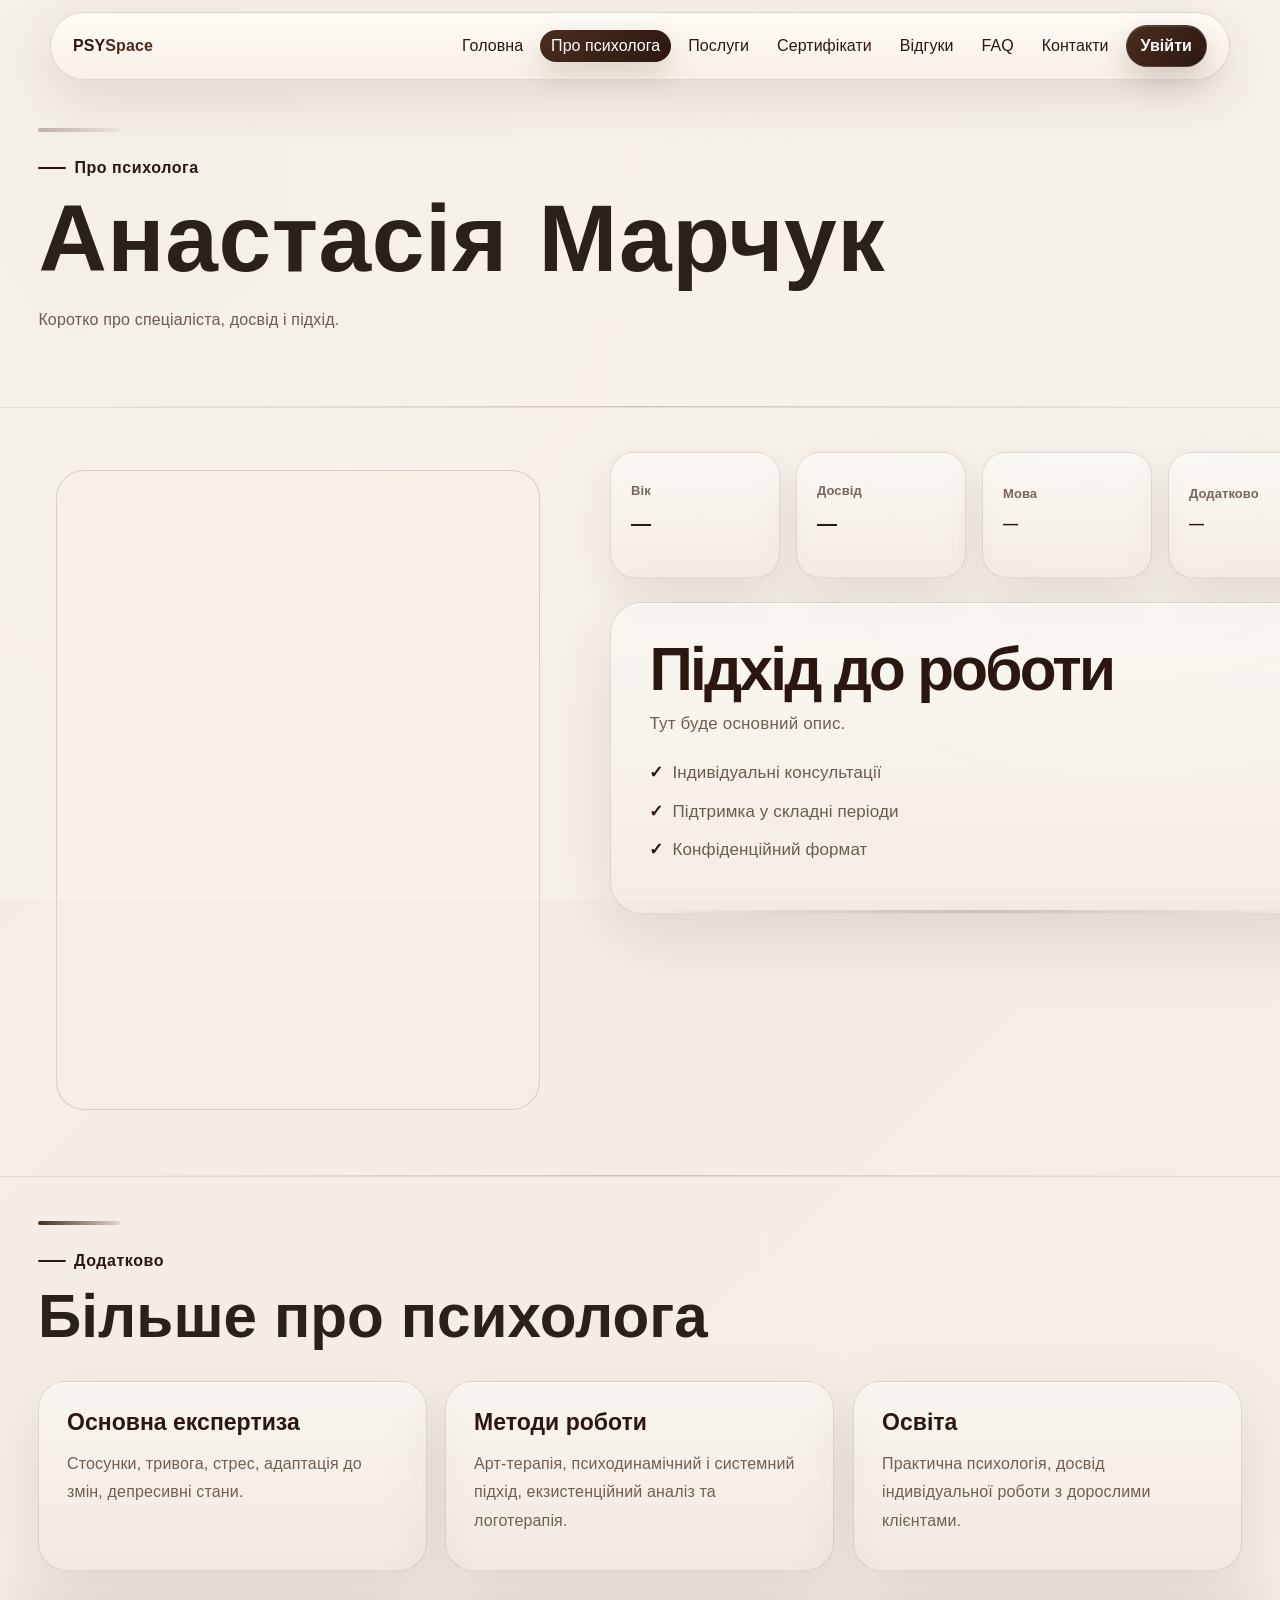
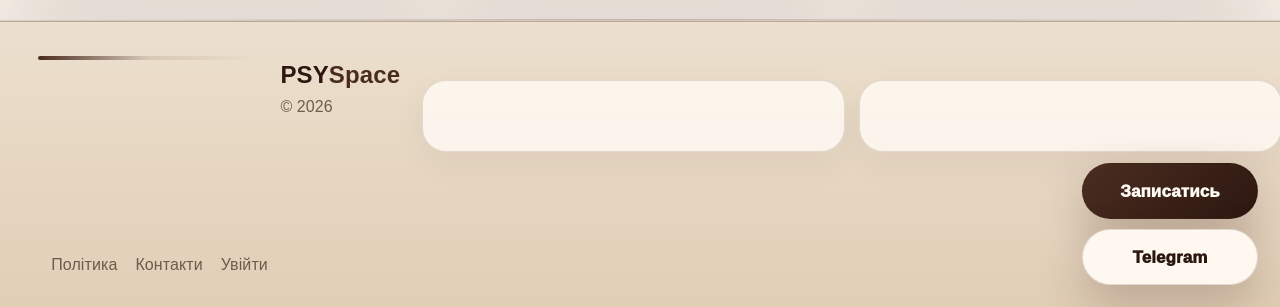
==== commit 02667270: "Add files via upload" ====
--- a/about.html
+++ b/about.html
@@ -15,7 +15,7 @@
 <link rel="stylesheet" href="sticky-menu-contact-fix.css">
 <link rel="stylesheet" href="admin-footer-cta-fix.css">
 <link rel="stylesheet" href="admin-structure-footer-fix.css">
-<link rel="stylesheet" href="footer-session-guarded.css">
+<link rel="stylesheet" href="client-footer-final-targeted.css">
 </head>
 <body class="public">
 
@@ -93,6 +93,6 @@
 <script src="sticky-menu-contact-fix.js"></script>
 <script src="admin-footer-cta-fix.js"></script>
 <script src="admin-structure-footer-fix.js"></script>
-<script src="footer-session-guarded.js"></script>
+<script src="client-footer-final-targeted.js"></script>
 </body>
 </html>
--- a/client-footer-final-targeted.css
+++ b/client-footer-final-targeted.css
@@ -0,0 +1,392 @@
+
+/* =========================================================
+   CLIENT + FOOTER FINAL TARGETED FIX
+   ========================================================= */
+
+:root{
+  --cfft-brown:#2c1710;
+  --cfft-brown2:#4b2d20;
+  --cfft-cream:#fffaf3;
+}
+
+/* ---------- FOOTER CONTACTS ---------- */
+.footer,
+.premium-footer{
+  position:relative !important;
+  overflow:visible !important;
+  padding-bottom:calc(155px + env(safe-area-inset-bottom)) !important;
+}
+
+.footer-contacts,
+#footerContacts{
+  width:min(860px, calc(100vw - 390px)) !important;
+  max-width:860px !important;
+  margin:24px auto 0 !important;
+  display:grid !important;
+  grid-template-columns:repeat(2,minmax(260px,1fr)) !important;
+  gap:12px 14px !important;
+  justify-content:center !important;
+  align-items:stretch !important;
+  min-height:0 !important;
+}
+
+.footer-contact-final{
+  position:relative !important;
+  min-width:0 !important;
+  min-height:68px !important;
+  display:grid !important;
+  grid-template-columns:44px minmax(0,1fr) !important;
+  grid-template-rows:auto auto !important;
+  column-gap:13px !important;
+  row-gap:2px !important;
+  align-items:center !important;
+  padding:11px 15px !important;
+  border-radius:22px !important;
+  background:rgba(255,250,243,.68) !important;
+  border:1px solid rgba(75,45,32,.10) !important;
+  box-shadow:0 12px 34px rgba(44,23,16,.05) !important;
+  overflow:hidden !important;
+  text-decoration:none !important;
+}
+
+/* прибрати квадрати/маркери */
+.footer-contact-final::before,
+.footer-contact-final::after,
+.footer-contact-final *::before,
+.footer-contact-final *::after,
+.footer-contacts a::before,
+.footer-contacts a::after,
+.footer-contacts a *::before,
+.footer-contacts a *::after,
+#footerContacts a::before,
+#footerContacts a::after,
+#footerContacts a *::before,
+#footerContacts a *::after,
+.footer-contacts .dot,
+.footer-contacts .square,
+.footer-contacts .marker,
+.footer-contacts .contact-marker,
+.footer-contacts i,
+.footer-contacts em,
+#footerContacts .dot,
+#footerContacts .square,
+#footerContacts .marker,
+#footerContacts .contact-marker,
+#footerContacts i,
+#footerContacts em{
+  content:none !important;
+  display:none !important;
+}
+
+.footer-contact-final-icon{
+  grid-column:1 !important;
+  grid-row:1/3 !important;
+  width:42px !important;
+  height:42px !important;
+  min-width:42px !important;
+  border-radius:14px !important;
+  display:inline-flex !important;
+  align-items:center !important;
+  justify-content:center !important;
+  justify-self:center !important;
+  align-self:center !important;
+  color:#fff !important;
+  font-size:0 !important;
+  line-height:0 !important;
+  overflow:hidden !important;
+}
+
+.footer-contact-final-icon svg{
+  width:23px !important;
+  height:23px !important;
+  display:block !important;
+}
+
+.footer-contact-final-icon.telegram{background:#2AABEE !important;}
+.footer-contact-final-icon.facebook{background:#1877F2 !important;}
+.footer-contact-final-icon.instagram{
+  background:radial-gradient(circle at 30% 110%,#feda75 0%,#fa7e1e 28%,#d62976 55%,#962fbf 76%,#4f5bd5 100%) !important;
+}
+.footer-contact-final-icon.email,
+.footer-contact-final-icon.phone,
+.footer-contact-final-icon.site{
+  background:linear-gradient(135deg,#4b2d20,#2c1710) !important;
+}
+
+.footer-contact-final-label{
+  grid-column:2 !important;
+  grid-row:1 !important;
+  display:block !important;
+  font-size:12px !important;
+  line-height:1.08 !important;
+  font-weight:850 !important;
+  color:rgba(44,23,16,.56) !important;
+  white-space:nowrap !important;
+  overflow:hidden !important;
+  text-overflow:ellipsis !important;
+}
+
+.footer-contact-final-value{
+  grid-column:2 !important;
+  grid-row:2 !important;
+  display:block !important;
+  font-size:16px !important;
+  line-height:1.15 !important;
+  font-weight:950 !important;
+  color:var(--cfft-brown) !important;
+  white-space:nowrap !important;
+  overflow:hidden !important;
+  text-overflow:ellipsis !important;
+}
+
+/* нижні посилання футера */
+.footer nav,
+.footer-links,
+.footer-bottom-links{
+  position:absolute !important;
+  left:clamp(22px,4vw,76px) !important;
+  bottom:calc(30px + env(safe-area-inset-bottom)) !important;
+  display:flex !important;
+  flex-wrap:wrap !important;
+  gap:18px !important;
+  align-items:center !important;
+  justify-content:flex-start !important;
+  margin:0 !important;
+  z-index:3 !important;
+}
+
+/* ---------- TRUE FIXED CTA ---------- */
+#clientFooterFixedCta{
+  position:fixed !important;
+  right:max(22px, env(safe-area-inset-right)) !important;
+  bottom:calc(22px + env(safe-area-inset-bottom)) !important;
+  z-index:2147483647 !important;
+  display:flex !important;
+  flex-direction:column !important;
+  gap:10px !important;
+  align-items:flex-end !important;
+  justify-content:flex-end !important;
+  pointer-events:none !important;
+  opacity:1 !important;
+  visibility:visible !important;
+  transform:translateZ(0) !important;
+  will-change:transform !important;
+}
+
+#clientFooterFixedCta a{
+  pointer-events:auto !important;
+  min-width:176px !important;
+  height:56px !important;
+  padding:0 24px !important;
+  border-radius:999px !important;
+  display:inline-flex !important;
+  align-items:center !important;
+  justify-content:center !important;
+  text-decoration:none !important;
+  font-size:17px !important;
+  font-weight:950 !important;
+  line-height:1 !important;
+  border:1px solid rgba(75,45,32,.14) !important;
+  box-shadow:0 18px 48px rgba(44,23,16,.24) !important;
+}
+
+#clientFooterFixedCta .book{
+  background:linear-gradient(135deg,#4b2d20,#2c1710) !important;
+  color:#fffaf3 !important;
+}
+
+#clientFooterFixedCta .telegram{
+  background:rgba(255,250,243,.96) !important;
+  color:#2c1710 !important;
+}
+
+/* disable previous floating/fixed button duplicates */
+.floating-actions,
+.float-actions,
+.sticky-actions,
+.sticky-cta,
+.quick-actions,
+.quick-contact,
+.fixed-cta,
+.fixed-buttons,
+.fixed-bottom-cta,
+#fixedBottomCta,
+.f2-fixed-cta,
+#guardFixedCta{
+  display:none !important;
+}
+
+/* ---------- CLIENT DASHBOARD ALIGNMENT ---------- */
+body.client main,
+body.client-page main,
+body:has(.client-shell) main,
+body:has(.client-sidebar) main,
+body:has(#clientOverview) main{
+  padding-top:116px !important;
+}
+
+.client-shell{
+  max-width:min(1360px, calc(100vw - 56px)) !important;
+  margin:0 auto !important;
+  display:grid !important;
+  grid-template-columns:240px minmax(0,1fr) !important;
+  gap:30px !important;
+  align-items:start !important;
+}
+
+.client-sidebar{
+  position:sticky !important;
+  top:126px !important;
+  align-self:start !important;
+  margin-top:0 !important;
+  padding:18px !important;
+  border-radius:30px !important;
+  max-height:calc(100vh - 150px) !important;
+  overflow-y:auto !important;
+}
+
+.client-content{
+  min-width:0 !important;
+  padding:0 !important;
+  margin:0 !important;
+}
+
+.client-tab,
+.client-tab.active{
+  padding:0 !important;
+  margin:0 !important;
+}
+
+.client-tab h2,
+.client-content h2,
+.client-main h2,
+.profile-content h2,
+.dashboard-content h2,
+#clientOverview h2,
+#clientAppointments h2,
+#clientSettings h2,
+#clientReview h2{
+  margin:0 0 22px !important;
+  padding:0 !important;
+  text-align:left !important;
+  transform:none !important;
+  max-width:100% !important;
+}
+
+/* the glass panel around client tabs should not shift heading left */
+.client-content > .glass,
+.client-content > .card,
+.client-content > .panel,
+.client-content > section{
+  margin-left:0 !important;
+  padding-left:clamp(24px,2.2vw,34px) !important;
+  padding-right:clamp(24px,2.2vw,34px) !important;
+}
+
+#clientMainCards.cards,
+.client-overview,
+.overview-grid,
+.client-dashboard-grid{
+  display:grid !important;
+  grid-template-columns:repeat(3,minmax(0,1fr)) !important;
+  gap:18px !important;
+  align-items:stretch !important;
+}
+
+#clientMainCards .info-card,
+.client-overview .info-card,
+.overview-grid .info-card,
+.client-dashboard-grid .info-card{
+  min-height:190px !important;
+  display:flex !important;
+  flex-direction:column !important;
+  align-items:flex-start !important;
+  justify-content:center !important;
+  text-align:left !important;
+  padding:30px !important;
+}
+
+#clientMainCards .info-card h3,
+#clientMainCards .info-card p,
+.client-overview .info-card h3,
+.client-overview .info-card p{
+  text-align:left !important;
+  margin-left:0 !important;
+}
+
+/* file input */
+input[type="file"]{
+  width:100% !important;
+  min-height:56px !important;
+  padding:8px 12px !important;
+  border-radius:18px !important;
+  border:1px solid rgba(75,45,32,.14) !important;
+  background:rgba(255,250,243,.74) !important;
+  color:rgba(44,23,16,.72) !important;
+  font-weight:800 !important;
+}
+
+input[type="file"]::file-selector-button{
+  min-height:40px !important;
+  margin-right:14px !important;
+  padding:0 18px !important;
+  border:0 !important;
+  border-radius:999px !important;
+  background:linear-gradient(135deg,#4b2d20,#2c1710) !important;
+  color:#fffaf3 !important;
+  font-weight:900 !important;
+  cursor:pointer !important;
+}
+
+/* mobile */
+@media(max-width:980px){
+  .footer-contacts,
+  #footerContacts{
+    width:min(760px, calc(100vw - 32px)) !important;
+    grid-template-columns:1fr !important;
+  }
+
+  .client-shell{
+    grid-template-columns:1fr !important;
+    max-width:calc(100vw - 32px) !important;
+  }
+
+  .client-sidebar{
+    position:relative !important;
+    top:auto !important;
+    max-height:none !important;
+  }
+
+  #clientMainCards.cards,
+  .client-overview,
+  .overview-grid,
+  .client-dashboard-grid{
+    grid-template-columns:1fr !important;
+  }
+}
+
+@media(max-width:760px){
+  #clientFooterFixedCta{
+    right:14px !important;
+    bottom:calc(16px + env(safe-area-inset-bottom)) !important;
+    gap:8px !important;
+  }
+
+  #clientFooterFixedCta a{
+    min-width:148px !important;
+    height:52px !important;
+    font-size:16px !important;
+  }
+
+  .footer,
+  .premium-footer{
+    padding-bottom:calc(152px + env(safe-area-inset-bottom)) !important;
+  }
+
+  .footer nav,
+  .footer-links,
+  .footer-bottom-links{
+    position:static !important;
+    margin-top:22px !important;
+  }
+}
